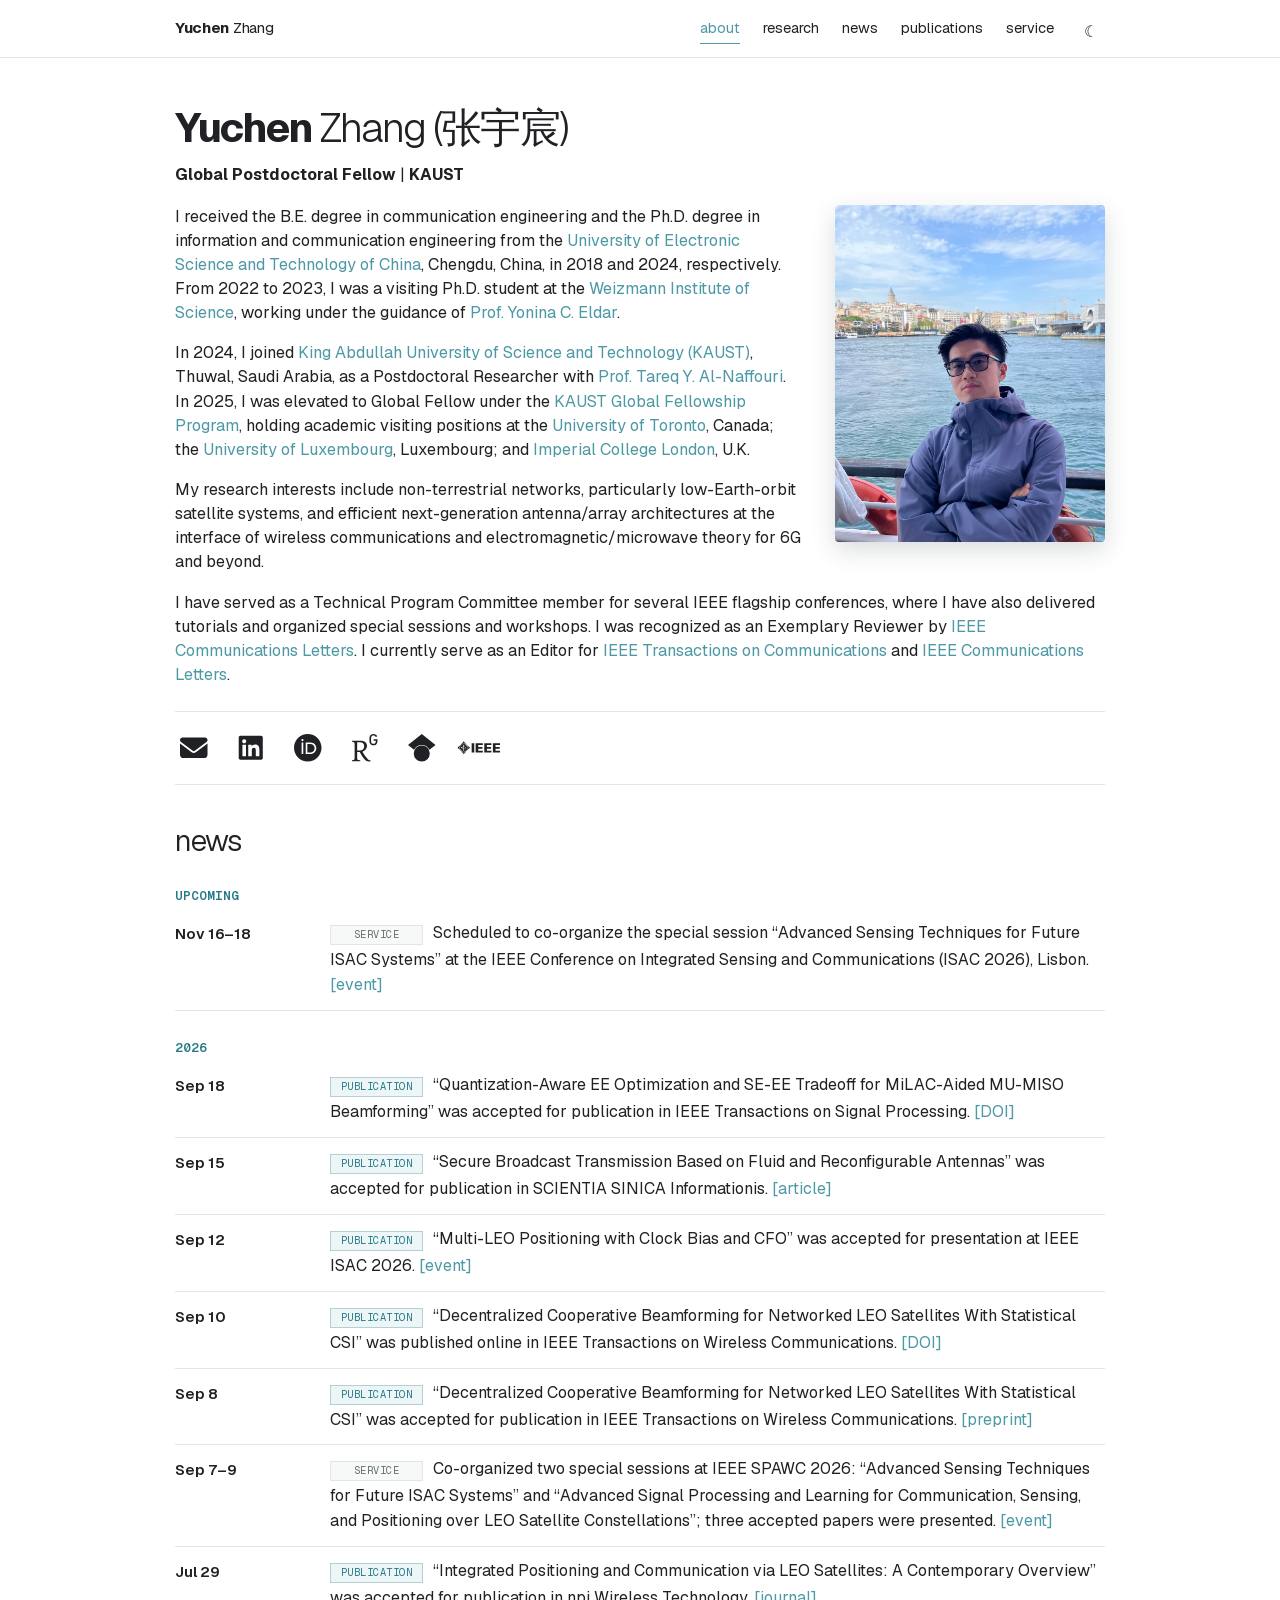
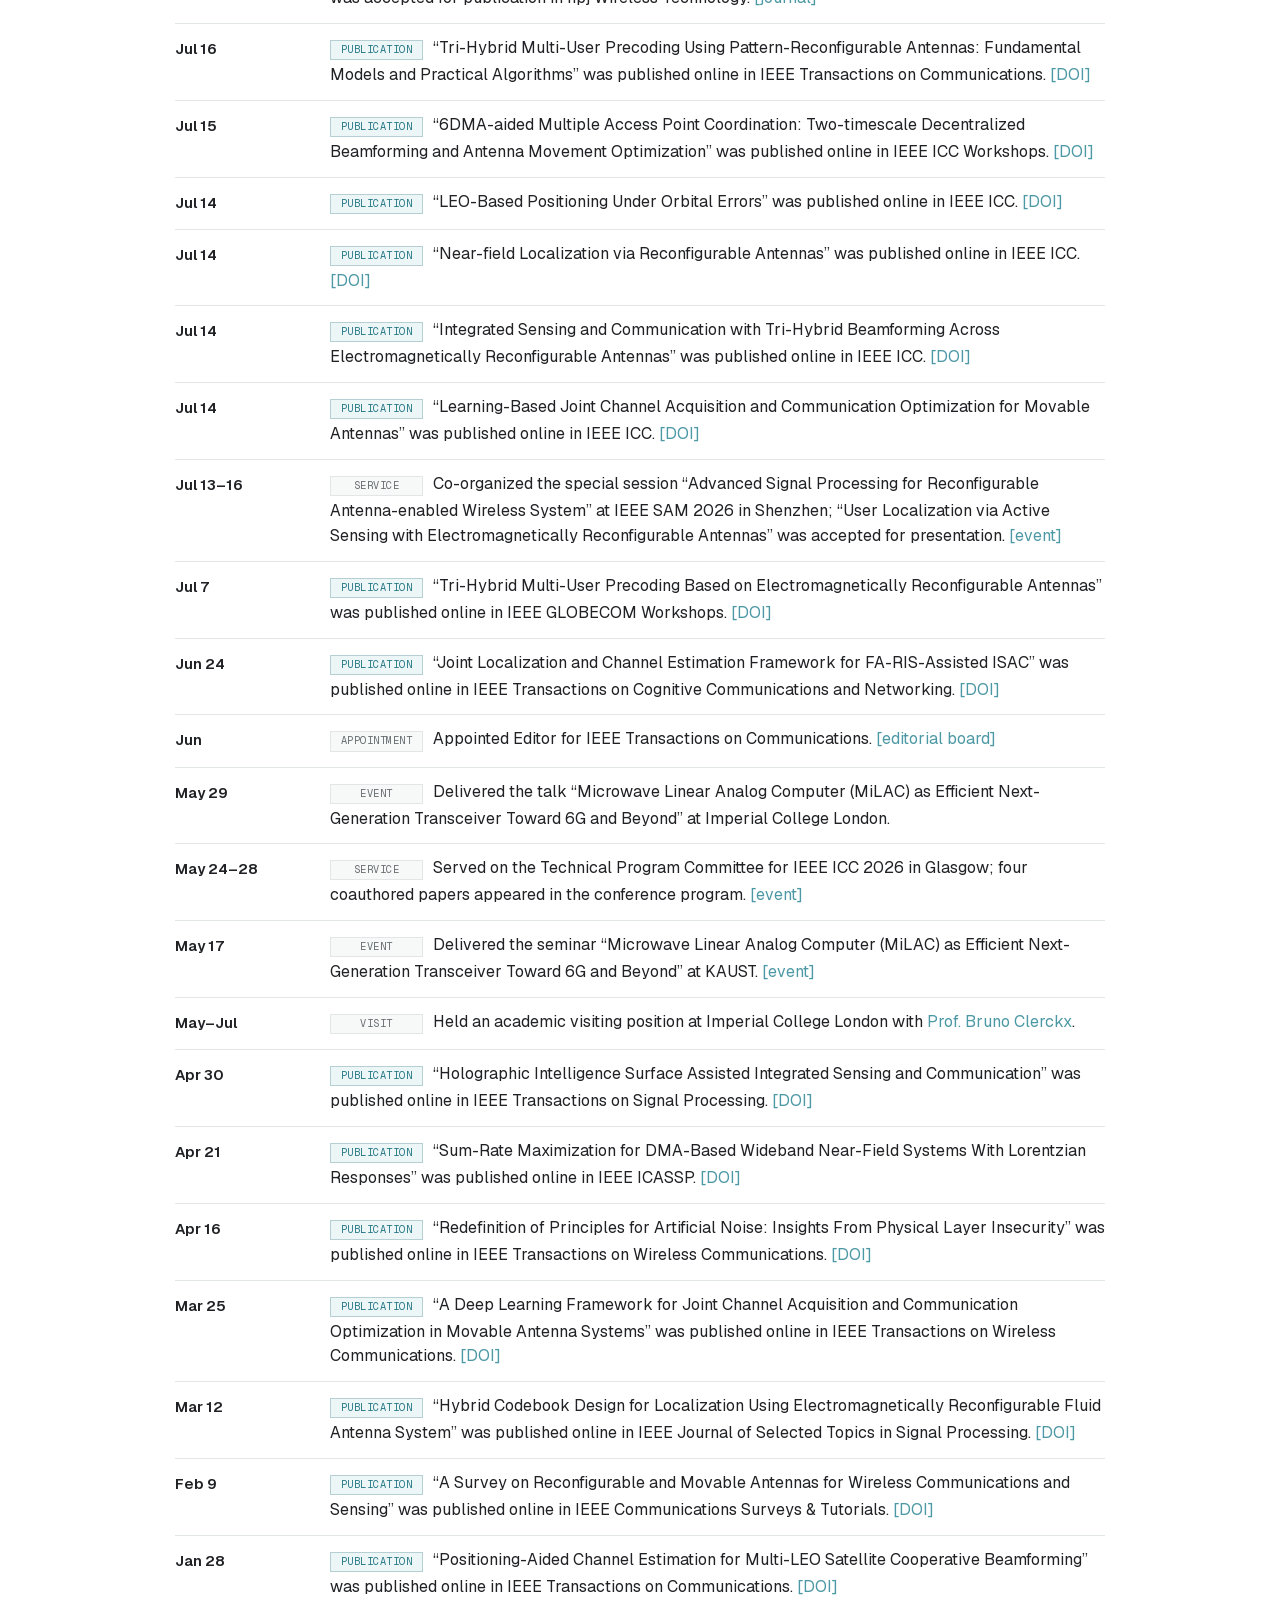
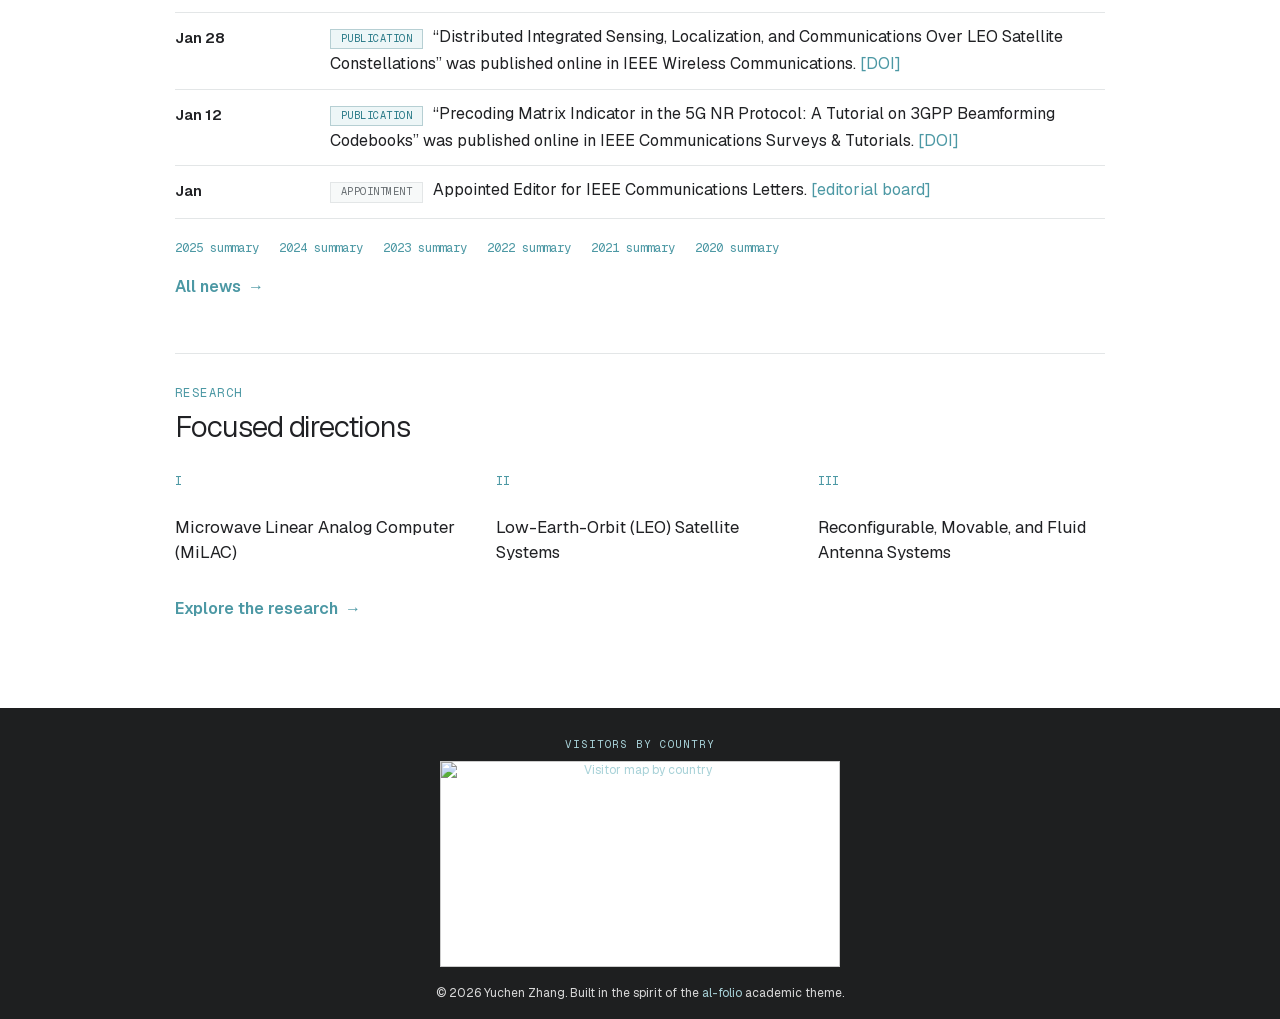
==== index.html @ 37fd1bc9 "Update TSP paper DOI and published details" ====
<!DOCTYPE html><html lang="en"><head><meta charSet="utf-8"/><meta name="viewport" content="width=device-width, initial-scale=1"/><link rel="preload" href="/_next/static/media/797e433ab948586e-s.p.08e28id.o-okb.woff2" as="font" crossorigin="" type="font/woff2"/><link rel="preload" href="/_next/static/media/caa3a2e1cccd8315-s.p.09~u27dqhyhd6.woff2" as="font" crossorigin="" type="font/woff2"/><link rel="preload" as="image" href="/yuchen-zhang-profile.jpg"/><link rel="stylesheet" href="/_next/static/chunks/0np1~k1wzdsu_.css" data-precedence="next"/><link rel="preload" as="script" fetchPriority="low" href="/_next/static/chunks/0_f_kdu4qd4~y.js"/><script src="/_next/static/chunks/0uf4dpb7tz0u6.js" async=""></script><script src="/_next/static/chunks/0kvuyhn34q76u.js" async=""></script><script src="/_next/static/chunks/03kyyixgb~gj~.js" async=""></script><script src="/_next/static/chunks/turbopack-0uydvhexel9~b.js" async=""></script><script src="/_next/static/chunks/0vdz5sqbn0mtc.js" async=""></script><script src="/_next/static/chunks/00dwf3xlex0q5.js" async=""></script><meta name="next-size-adjust" content=""/><title>About | Yuchen Zhang</title><meta name="description" content="Academic website of Yuchen Zhang, KAUST Global Postdoctoral Fellow working on non-terrestrial networks, localization, ISAC, and reconfigurable antennas."/><meta property="og:title" content="About | Yuchen Zhang"/><meta property="og:description" content="Research in LEO satellite systems, integrated sensing and communication, localization, and adaptive antenna architectures."/><meta property="og:image" content="https://sites.openai.com/og-yuchen-zhang.png"/><meta property="og:type" content="website"/><meta name="twitter:card" content="summary_large_image"/><meta name="twitter:title" content="About | Yuchen Zhang"/><meta name="twitter:description" content="Research in LEO satellite systems, integrated sensing and communication, localization, and adaptive antenna architectures."/><meta name="twitter:image" content="https://sites.openai.com/og-yuchen-zhang.png"/><link rel="shortcut icon" href="/yuchen-zhang-tab-icon-v2.png"/><link rel="icon" href="/yuchen-zhang-tab-icon-v2.png" type="image/png" sizes="256x256"/><link rel="apple-touch-icon" href="/yuchen-zhang-tab-icon-v2.png"/><script src="/_next/static/chunks/03~yq9q893hmn.js" noModule=""></script></head><body class="geist_f15bd114-module__7725RG__variable geist_mono_6ed36146-module__KdPPOG__variable"><div hidden=""><!--$--><!--/$--></div><header class="site-header"><nav class="nav-inner" aria-label="Primary navigation"><a class="site-mark" href="/"><strong>Yuchen</strong> Zhang</a><div class="desktop-nav"><a class="nav-link active" href="/">about</a><a class="nav-link" href="/research/">research</a><a class="nav-link" href="/news/">news</a><a class="nav-link" href="/publications/">publications</a><a class="nav-link" href="/service/">service</a><button class="theme-toggle" type="button" aria-label="Switch to dark theme" title="Change theme"><span aria-hidden="true">☾</span></button></div><button class="menu-toggle" type="button" aria-expanded="false" aria-controls="mobile-nav">menu</button><div id="mobile-nav" class="mobile-nav"><a class="nav-link active" href="/">about</a><a class="nav-link" href="/research/">research</a><a class="nav-link" href="/news/">news</a><a class="nav-link" href="/publications/">publications</a><a class="nav-link" href="/service/">service</a><button class="nav-link" type="button">dark theme</button></div></nav><span class="scroll-progress" style="transform:scaleX(0)" aria-hidden="true"></span></header><div class="site-main"><main class="page-shell"><article class="home-page"><header class="profile-header"><h1 class="profile-name"><strong>Yuchen</strong> Zhang <span lang="zh-CN">(张宇宸)</span></h1><p class="profile-role"><strong>Global Postdoctoral Fellow</strong> |<!-- --> <strong>KAUST</strong></p></header><figure class="profile-photo"><img alt="Yuchen Zhang" width="1200" height="1500" decoding="async" data-nimg="1" style="color:transparent" src="/yuchen-zhang-profile.jpg"/></figure><div class="bio-copy"><p>I received the B.E. degree in communication engineering and the Ph.D. degree in information and communication engineering from the<!-- --> <a href="https://en.uestc.edu.cn/" target="_blank" rel="noreferrer">University of Electronic Science and Technology of China</a>, Chengdu, China, in 2018 and 2024, respectively. From 2022 to 2023, I was a visiting Ph.D. student at the<!-- --> <a href="https://www.weizmann.ac.il/pages/" target="_blank" rel="noreferrer">Weizmann Institute of Science</a>, working under the guidance of<!-- --> <a href="https://www.weizmann.ac.il/math/yonina/about-me/yonina-eldar" target="_blank" rel="noreferrer">Prof. Yonina C. Eldar</a>.</p><p>In 2024, I joined<!-- --> <a href="https://www.kaust.edu.sa/" target="_blank" rel="noreferrer">King Abdullah University of Science and Technology (KAUST)</a>, Thuwal, Saudi Arabia, as a Postdoctoral Researcher with<!-- --> <a href="https://cemse.kaust.edu.sa/profiles/tareq-al-naffouri" target="_blank" rel="noreferrer">Prof. Tareq Y. Al-Naffouri</a>. In 2025, I was elevated to Global Fellow under the<!-- --> <a href="https://kgfp.kaust.edu.sa/yuchen-zhang" target="_blank" rel="noreferrer">KAUST Global Fellowship Program</a>, holding academic visiting positions at the<!-- --> <a href="https://www.utoronto.ca/" target="_blank" rel="noreferrer">University of Toronto</a>, Canada; the<!-- --> <a href="https://www.uni.lu/" target="_blank" rel="noreferrer">University of Luxembourg</a>, Luxembourg; and<!-- --> <a href="https://www.imperial.ac.uk/" target="_blank" rel="noreferrer">Imperial College London</a>, U.K.</p><p>My research interests include non-terrestrial networks, particularly low-Earth-orbit satellite systems, and efficient next-generation antenna/array architectures at the interface of wireless communications and electromagnetic/microwave theory for 6G and beyond.</p><p>I have served as a Technical Program Committee member for several IEEE flagship conferences, where I have also delivered tutorials and organized special sessions and workshops. I was recognized as an Exemplary Reviewer by<!-- --> <a href="https://www.comsoc.org/publications/journals/ieee-communications-letters" target="_blank" rel="noreferrer">IEEE Communications Letters</a>. I currently serve as an Editor for<!-- --> <a href="https://www.comsoc.org/publications/journals/ieee-tcom/ieee-transactions-communications-editorial-board" target="_blank" rel="noreferrer">IEEE Transactions on Communications</a> <!-- -->and<!-- --> <a href="https://www.comsoc.org/publications/journals/ieee-comml/ieee-communications-letters-editorial-board" target="_blank" rel="noreferrer">IEEE Communications Letters</a>.</p></div><div class="profile-links" aria-label="Profile links"><a href="mailto:yuchen.zhang@kaust.edu.sa" aria-label="Email Yuchen Zhang" title="Email"><svg stroke="currentColor" fill="currentColor" stroke-width="0" viewBox="0 0 512 512" aria-hidden="true" height="1em" width="1em" xmlns="http://www.w3.org/2000/svg"><path d="M48 64C21.5 64 0 85.5 0 112c0 15.1 7.1 29.3 19.2 38.4L236.8 313.6c11.4 8.5 27 8.5 38.4 0L492.8 150.4c12.1-9.1 19.2-23.3 19.2-38.4c0-26.5-21.5-48-48-48L48 64zM0 176L0 384c0 35.3 28.7 64 64 64l384 0c35.3 0 64-28.7 64-64l0-208L294.4 339.2c-22.8 17.1-54 17.1-76.8 0L0 176z"></path></svg></a><a href="https://www.linkedin.com/in/yuchen-zhang-a0403928b/" target="_blank" rel="noreferrer" aria-label="Yuchen Zhang on LinkedIn" title="LinkedIn"><svg stroke="currentColor" fill="currentColor" stroke-width="0" viewBox="0 0 448 512" aria-hidden="true" height="1em" width="1em" xmlns="http://www.w3.org/2000/svg"><path d="M416 32H31.9C14.3 32 0 46.5 0 64.3v383.4C0 465.5 14.3 480 31.9 480H416c17.6 0 32-14.5 32-32.3V64.3c0-17.8-14.4-32.3-32-32.3zM135.4 416H69V202.2h66.5V416zm-33.2-243c-21.3 0-38.5-17.3-38.5-38.5S80.9 96 102.2 96c21.2 0 38.5 17.3 38.5 38.5 0 21.3-17.2 38.5-38.5 38.5zm282.1 243h-66.4V312c0-24.8-.5-56.7-34.5-56.7-34.6 0-39.9 27-39.9 54.9V416h-66.4V202.2h63.7v29.2h.9c8.9-16.8 30.6-34.5 62.9-34.5 67.2 0 79.7 44.3 79.7 101.9V416z"></path></svg></a><a href="https://orcid.org/0000-0002-3153-4000" target="_blank" rel="noreferrer" aria-label="Yuchen Zhang on ORCID" title="ORCID"><svg stroke="currentColor" fill="currentColor" stroke-width="0" role="img" viewBox="0 0 24 24" aria-hidden="true" height="1em" width="1em" xmlns="http://www.w3.org/2000/svg"><path d="M12 0C5.372 0 0 5.372 0 12s5.372 12 12 12 12-5.372 12-12S18.628 0 12 0zM7.369 4.378c.525 0 .947.431.947.947s-.422.947-.947.947a.95.95 0 0 1-.947-.947c0-.525.422-.947.947-.947zm-.722 3.038h1.444v10.041H6.647V7.416zm3.562 0h3.9c3.712 0 5.344 2.653 5.344 5.025 0 2.578-2.016 5.025-5.325 5.025h-3.919V7.416zm1.444 1.303v7.444h2.297c3.272 0 4.022-2.484 4.022-3.722 0-2.016-1.284-3.722-4.097-3.722h-2.222z"></path></svg></a><a href="https://www.researchgate.net/profile/Yuchen-Zhang-76" target="_blank" rel="noreferrer" aria-label="Yuchen Zhang on ResearchGate" title="ResearchGate"><svg stroke="currentColor" fill="currentColor" stroke-width="0" role="img" viewBox="0 0 24 24" aria-hidden="true" height="1em" width="1em" xmlns="http://www.w3.org/2000/svg"><path d="M19.586 0c-.818 0-1.508.19-2.073.565-.563.377-.97.936-1.213 1.68a3.193 3.193 0 0 0-.112.437 8.365 8.365 0 0 0-.078.53 9 9 0 0 0-.05.727c-.01.282-.013.621-.013 1.016a31.121 31.123 0 0 0 .014 1.017 9 9 0 0 0 .05.727 7.946 7.946 0 0 0 .077.53h-.005a3.334 3.334 0 0 0 .113.438c.245.743.65 1.303 1.214 1.68.565.376 1.256.564 2.075.564.8 0 1.536-.213 2.105-.603.57-.39.94-.916 1.175-1.65.076-.235.135-.558.177-.93a10.9 10.9 0 0 0 .043-1.207v-.82c0-.095-.047-.142-.14-.142h-3.064c-.094 0-.14.047-.14.141v.956c0 .094.046.14.14.14h1.666c.056 0 .084.03.084.086 0 .36 0 .62-.036.865-.038.244-.1.447-.147.606-.108.385-.348.664-.638.876-.29.212-.738.35-1.227.35-.545 0-.901-.15-1.21-.353-.306-.203-.517-.454-.67-.915a3.136 3.136 0 0 1-.147-.762 17.366 17.367 0 0 1-.034-.656c-.01-.26-.014-.572-.014-.939a26.401 26.403 0 0 1 .014-.938 15.821 15.822 0 0 1 .035-.656 3.19 3.19 0 0 1 .148-.76 1.89 1.89 0 0 1 .742-1.01c.344-.244.593-.352 1.137-.352.508 0 .815.096 1.144.303.33.207.528.492.764.925.047.094.111.118.198.07l1.044-.43c.075-.048.09-.115.042-.199a3.549 3.549 0 0 0-.466-.742 3 3 0 0 0-.679-.607 3.313 3.313 0 0 0-.903-.41A4.068 4.068 0 0 0 19.586 0zM8.217 5.836c-1.69 0-3.036.086-4.297.086-1.146 0-2.291 0-3.007-.029v.831l1.088.2c.744.144 1.174.488 1.174 2.264v11.288c0 1.777-.43 2.12-1.174 2.263l-1.088.2v.832c.773-.029 2.12-.086 3.465-.086 1.29 0 2.951.057 3.667.086v-.831l-1.49-.2c-.773-.115-1.174-.487-1.174-2.264v-4.784c.688.057 1.29.057 2.206.057 1.748 3.123 3.41 5.472 4.355 6.56.86 1.032 2.177 1.691 3.839 1.691.487 0 1.003-.086 1.318-.23v-.744c-1.031 0-2.063-.716-2.808-1.518-1.26-1.376-2.95-3.582-4.355-6.074 2.32-.545 4.04-2.722 4.04-4.9 0-3.208-2.492-4.698-5.758-4.698zm-.515 1.29c2.406 0 3.839 1.26 3.839 3.552 0 2.263-1.547 3.782-4.097 3.782-.974 0-1.404-.03-2.063-.086v-7.19c.66-.059 1.547-.059 2.32-.059z"></path></svg></a><a href="https://scholar.google.com/citations?user=8_T1BgEAAAAJ&amp;hl=en" target="_blank" rel="noreferrer" aria-label="Yuchen Zhang on Google Scholar" title="Google Scholar"><svg stroke="currentColor" fill="currentColor" stroke-width="0" role="img" viewBox="0 0 24 24" aria-hidden="true" height="1em" width="1em" xmlns="http://www.w3.org/2000/svg"><path d="M5.242 13.769L0 9.5 12 0l12 9.5-5.242 4.269C17.548 11.249 14.978 9.5 12 9.5c-2.977 0-5.548 1.748-6.758 4.269zM12 10a7 7 0 1 0 0 14 7 7 0 0 0 0-14z"></path></svg></a><a href="https://ieeexplore.ieee.org/author/37089217442" target="_blank" rel="noreferrer" aria-label="Yuchen Zhang on IEEE Xplore" title="IEEE Xplore"><svg stroke="currentColor" fill="currentColor" stroke-width="0" role="img" viewBox="0 0 24 24" class="ieee-profile-icon" aria-hidden="true" height="1em" width="1em" xmlns="http://www.w3.org/2000/svg"><path d="M4.74 14.973h-.05v-.064h.04c.022 0 .051.002.051.03 0 .028-.015.034-.04.034zm.101-.03c0-.06-.04-.079-.109-.079h-.099v.265h.057v-.111h.027l.061.111h.068l-.069-.116c.036-.003.064-.02.064-.07zm-.11.243c-.098 0-.176-.076-.176-.19 0-.113.078-.188.176-.188.095 0 .177.075.177.188 0 .114-.082.19-.177.19zm-.247-.19c0 .156.116.247.247.247.13 0 .247-.09.247-.247a.238.238 0 0 0-.247-.246.239.239 0 0 0-.247.246zM3.35 12.61c-.02.374-.025.72-.052 1.096.148.013.315.026.473.003l-.047-1.046-.009-.05c-.12.005-.234.01-.365-.003zm-.926-1.051c-.182.091-.45.23-.421.48.04.136.187.224.304.28.647.286 1.506.295 2.19.083.168-.065.395-.16.426-.366-.002-.171-.183-.279-.313-.344v-.008a.575.575 0 0 1 .144-.039v-.004c-.228-.041-.45-.101-.671-.16.043.097.073.2.109.301.067-.021.135-.038.207-.047.117.045.284.11.3.256.014.137-.136.204-.23.26-.501.181-1.065.2-1.588.06-.144-.045-.353-.103-.37-.287.102-.242.367-.292.588-.351-.114-.073-.23-.138-.34-.22-.119.007-.227.059-.335.106zm1.107-1.46l-.064.208-.326.932c.082.008.183 0 .263.008v.008l-.048 1.054.008.01c.104.01.234.016.34-.002V12.3l-.042-1.022.006-.035.286-.004a46.727 46.727 0 0 1-.414-1.14zm-.15-.469c.239-.163.453.065.639.195.717.578 1.393 1.238 1.909 1.984.065.096.094.246.036.355-.134.223-.314.426-.485.633v.011c-.426.454-.876.92-1.363 1.305-.237.144-.455.46-.761.264a11.007 11.007 0 0 1-1.927-1.82c-.096-.149-.246-.271-.312-.44-.093-.23.112-.394.229-.566.576-.71 1.291-1.407 2.034-1.92zm.6-.678l-.266-.376c-.032-.02-.073-.052-.108-.062-.079-.034-.163.007-.227.056l-.48.624c-.769.953-1.68 1.843-2.673 2.525-.079.061-.195.121-.22.222-.026.091.022.166.078.223a13.061 13.061 0 0 1 2.234 1.94c.12.127.217.252.335.37.198.265.43.53.613.813.057.06.066.158.156.187.07.024.156.04.223 0l.066-.067a13.269 13.269 0 0 1 3.034-3.06c.117-.103.34-.142.343-.336a.308.308 0 0 0-.137-.226l-.02-.003c-.6-.408-1.159-.87-1.686-1.394l-.582-.609a16.595 16.595 0 0 1-.684-.827zm.039.672c.206.157.42.336.61.518l.034.02a10.122 10.122 0 0 1 1.405 1.592c.065.1.122.212.086.343-.133.332-.403.597-.639.887-.51.55-1.05 1.081-1.652 1.506-.122.086-.287.166-.433.097-.444-.232-.818-.613-1.207-.96-.45-.417-.902-.904-1.244-1.413a.417.417 0 0 1-.064-.253c.044-.176.165-.32.279-.469.403-.514.897-1.002 1.397-1.447.011-.012.032-.036.05-.047.215-.186.428-.35.652-.511.234-.182.529-.031.726.137zm15.942-.197H24v1.028h-2.569v1.094h2.364v1.028H21.43V13.7H24v1.028h-4.038zm-4.859 0h4.037v1.028h-2.57v1.094h2.363v1.028H16.57V13.7h2.569v1.028h-4.037zm-4.86 0h4.037v1.028h-2.57v1.094h2.365v1.028H11.71V13.7h2.57v1.028h-4.038zm-2.24 0h1.469v5.301H8.004Z"></path></svg></a></div><section class="section-block" aria-labelledby="news-heading"><h2 id="news-heading">news</h2><div class="news-home-group"><h3>Upcoming</h3><div class="news-table"><div class="news-row"><time dateTime="2026-11-16">Nov 16–18</time><p><span class="news-kind news-kind-service">service</span>Scheduled to co-organize the special session “Advanced Sensing Techniques for Future ISAC Systems” at the IEEE Conference on Integrated Sensing and Communications (ISAC 2026), Lisbon.<!-- --> <a href="https://isac2026.isac-ieee.org/" target="_blank" rel="noreferrer">[<!-- -->event<!-- -->]</a></p></div></div></div><div class="news-home-group"><h3>2026</h3><div class="news-table"><div class="news-row"><time dateTime="2026-09-18">Sep 18</time><p><span class="news-kind news-kind-publication">publication</span>“Quantization-Aware EE Optimization and SE-EE Tradeoff for MiLAC-Aided MU-MISO Beamforming” was accepted for publication in IEEE Transactions on Signal Processing.<!-- --> <a href="https://doi.org/10.1109/TSP.2026.3736279" target="_blank" rel="noreferrer">[<!-- -->DOI<!-- -->]</a></p></div><div class="news-row"><time dateTime="2026-09-15">Sep 15</time><p><span class="news-kind news-kind-publication">publication</span>“Secure Broadcast Transmission Based on Fluid and Reconfigurable Antennas” was accepted for publication in SCIENTIA SINICA Informationis.<!-- --> <a href="https://www.sciengine.com/SSI/doi/10.1360/SSI-2026-0194" target="_blank" rel="noreferrer">[<!-- -->article<!-- -->]</a></p></div><div class="news-row"><time dateTime="2026-09-12">Sep 12</time><p><span class="news-kind news-kind-publication">publication</span>“Multi-LEO Positioning with Clock Bias and CFO” was accepted for presentation at IEEE ISAC 2026.<!-- --> <a href="https://isac2026.isac-ieee.org/" target="_blank" rel="noreferrer">[<!-- -->event<!-- -->]</a></p></div><div class="news-row"><time dateTime="2026-09-10">Sep 10</time><p><span class="news-kind news-kind-publication">publication</span>“Decentralized Cooperative Beamforming for Networked LEO Satellites With Statistical CSI” was published online in IEEE Transactions on Wireless Communications.<!-- --> <a href="https://doi.org/10.1109/TWC.2026.3732501" target="_blank" rel="noreferrer">[<!-- -->DOI<!-- -->]</a></p></div><div class="news-row"><time dateTime="2026-09-08">Sep 8</time><p><span class="news-kind news-kind-publication">publication</span>“Decentralized Cooperative Beamforming for Networked LEO Satellites With Statistical CSI” was accepted for publication in IEEE Transactions on Wireless Communications.<!-- --> <a href="https://arxiv.org/abs/2512.18890" target="_blank" rel="noreferrer">[<!-- -->preprint<!-- -->]</a></p></div><div class="news-row"><time dateTime="2026-09-07">Sep 7–9</time><p><span class="news-kind news-kind-service">service</span>Co-organized two special sessions at IEEE SPAWC 2026: “Advanced Sensing Techniques for Future ISAC Systems” and “Advanced Signal Processing and Learning for Communication, Sensing, and Positioning over LEO Satellite Constellations”; three accepted papers were presented.<!-- --> <a href="https://2026.ieeespawc.org/" target="_blank" rel="noreferrer">[<!-- -->event<!-- -->]</a></p></div><div class="news-row"><time dateTime="2026-07-29">Jul 29</time><p><span class="news-kind news-kind-publication">publication</span>“Integrated Positioning and Communication via LEO Satellites: A Contemporary Overview” was accepted for publication in npj Wireless Technology.<!-- --> <a href="https://www.nature.com/npjwireltech" target="_blank" rel="noreferrer">[<!-- -->journal<!-- -->]</a></p></div><div class="news-row"><time dateTime="2026-07-16">Jul 16</time><p><span class="news-kind news-kind-publication">publication</span>“Tri-Hybrid Multi-User Precoding Using Pattern-Reconfigurable Antennas: Fundamental Models and Practical Algorithms” was published online in IEEE Transactions on Communications.<!-- --> <a href="https://doi.org/10.1109/tcomm.2026.3714350" target="_blank" rel="noreferrer">[<!-- -->DOI<!-- -->]</a></p></div><div class="news-row"><time dateTime="2026-07-15">Jul 15</time><p><span class="news-kind news-kind-publication">publication</span>“6DMA-aided Multiple Access Point Coordination: Two-timescale Decentralized Beamforming and Antenna Movement Optimization” was published online in IEEE ICC Workshops.<!-- --> <a href="https://doi.org/10.1109/iccworkshops63917.2026.11586642" target="_blank" rel="noreferrer">[<!-- -->DOI<!-- -->]</a></p></div><div class="news-row"><time dateTime="2026-07-14">Jul 14</time><p><span class="news-kind news-kind-publication">publication</span>“LEO-Based Positioning Under Orbital Errors” was published online in IEEE ICC.<!-- --> <a href="https://doi.org/10.1109/icc59461.2026.11587810" target="_blank" rel="noreferrer">[<!-- -->DOI<!-- -->]</a></p></div><div class="news-row"><time dateTime="2026-07-14">Jul 14</time><p><span class="news-kind news-kind-publication">publication</span>“Near-field Localization via Reconfigurable Antennas” was published online in IEEE ICC.<!-- --> <a href="https://doi.org/10.1109/icc59461.2026.11588014" target="_blank" rel="noreferrer">[<!-- -->DOI<!-- -->]</a></p></div><div class="news-row"><time dateTime="2026-07-14">Jul 14</time><p><span class="news-kind news-kind-publication">publication</span>“Integrated Sensing and Communication with Tri-Hybrid Beamforming Across Electromagnetically Reconfigurable Antennas” was published online in IEEE ICC.<!-- --> <a href="https://doi.org/10.1109/icc59461.2026.11587744" target="_blank" rel="noreferrer">[<!-- -->DOI<!-- -->]</a></p></div><div class="news-row"><time dateTime="2026-07-14">Jul 14</time><p><span class="news-kind news-kind-publication">publication</span>“Learning-Based Joint Channel Acquisition and Communication Optimization for Movable Antennas” was published online in IEEE ICC.<!-- --> <a href="https://doi.org/10.1109/icc59461.2026.11587489" target="_blank" rel="noreferrer">[<!-- -->DOI<!-- -->]</a></p></div><div class="news-row"><time dateTime="2026-07-13">Jul 13–16</time><p><span class="news-kind news-kind-service">service</span>Co-organized the special session “Advanced Signal Processing for Reconfigurable Antenna-enabled Wireless System” at IEEE SAM 2026 in Shenzhen; “User Localization via Active Sensing with Electromagnetically Reconfigurable Antennas” was accepted for presentation.<!-- --> <a href="https://signalprocessingsociety.org/events/2026-ieee-sensor-array-and-multichannel-signal-processing-workshop-sam" target="_blank" rel="noreferrer">[<!-- -->event<!-- -->]</a></p></div><div class="news-row"><time dateTime="2026-07-07">Jul 7</time><p><span class="news-kind news-kind-publication">publication</span>“Tri-Hybrid Multi-User Precoding Based on Electromagnetically Reconfigurable Antennas” was published online in IEEE GLOBECOM Workshops.<!-- --> <a href="https://doi.org/10.1109/gcwkshps68340.2025.11591101" target="_blank" rel="noreferrer">[<!-- -->DOI<!-- -->]</a></p></div><div class="news-row"><time dateTime="2026-06-24">Jun 24</time><p><span class="news-kind news-kind-publication">publication</span>“Joint Localization and Channel Estimation Framework for FA-RIS-Assisted ISAC” was published online in IEEE Transactions on Cognitive Communications and Networking.<!-- --> <a href="https://doi.org/10.1109/tccn.2026.3706716" target="_blank" rel="noreferrer">[<!-- -->DOI<!-- -->]</a></p></div><div class="news-row"><time dateTime="2026-06-01">Jun</time><p><span class="news-kind news-kind-appointment">appointment</span>Appointed Editor for IEEE Transactions on Communications.<!-- --> <a href="https://www.comsoc.org/publications/journals/ieee-tcom/ieee-transactions-communications-editorial-board" target="_blank" rel="noreferrer">[<!-- -->editorial board<!-- -->]</a></p></div><div class="news-row"><time dateTime="2026-05-29">May 29</time><p><span class="news-kind news-kind-event">event</span>Delivered the talk “Microwave Linear Analog Computer (MiLAC) as Efficient Next-Generation Transceiver Toward 6G and Beyond” at Imperial College London.<!-- --> </p></div><div class="news-row"><time dateTime="2026-05-24">May 24–28</time><p><span class="news-kind news-kind-service">service</span>Served on the Technical Program Committee for IEEE ICC 2026 in Glasgow; four coauthored papers appeared in the conference program.<!-- --> <a href="https://icc2026.ieee-icc.org/" target="_blank" rel="noreferrer">[<!-- -->event<!-- -->]</a></p></div><div class="news-row"><time dateTime="2026-05-17">May 17</time><p><span class="news-kind news-kind-event">event</span>Delivered the seminar “Microwave Linear Analog Computer (MiLAC) as Efficient Next-Generation Transceiver Toward 6G and Beyond” at KAUST.<!-- --> <a href="https://cemse.kaust.edu.sa/events/by-type/seminar/2026/05/17/microwave-linear-analog-computer-milac-efficient-next-generation" target="_blank" rel="noreferrer">[<!-- -->event<!-- -->]</a></p></div><div class="news-row"><time dateTime="2026-05-01">May–Jul</time><p><span class="news-kind news-kind-visit">visit</span>Held an academic visiting position at Imperial College London with <a href="https://profiles.imperial.ac.uk/b.clerckx" target="_blank" rel="noreferrer">Prof. Bruno Clerckx</a>.<!-- --> </p></div><div class="news-row"><time dateTime="2026-04-30">Apr 30</time><p><span class="news-kind news-kind-publication">publication</span>“Holographic Intelligence Surface Assisted Integrated Sensing and Communication” was published online in IEEE Transactions on Signal Processing.<!-- --> <a href="https://doi.org/10.1109/tsp.2026.3689152" target="_blank" rel="noreferrer">[<!-- -->DOI<!-- -->]</a></p></div><div class="news-row"><time dateTime="2026-04-21">Apr 21</time><p><span class="news-kind news-kind-publication">publication</span>“Sum-Rate Maximization for DMA-Based Wideband Near-Field Systems With Lorentzian Responses” was published online in IEEE ICASSP.<!-- --> <a href="https://doi.org/10.1109/icassp55912.2026.11463838" target="_blank" rel="noreferrer">[<!-- -->DOI<!-- -->]</a></p></div><div class="news-row"><time dateTime="2026-04-16">Apr 16</time><p><span class="news-kind news-kind-publication">publication</span>“Redefinition of Principles for Artificial Noise: Insights From Physical Layer Insecurity” was published online in IEEE Transactions on Wireless Communications.<!-- --> <a href="https://doi.org/10.1109/twc.2026.3681901" target="_blank" rel="noreferrer">[<!-- -->DOI<!-- -->]</a></p></div><div class="news-row"><time dateTime="2026-03-25">Mar 25</time><p><span class="news-kind news-kind-publication">publication</span>“A Deep Learning Framework for Joint Channel Acquisition and Communication Optimization in Movable Antenna Systems” was published online in IEEE Transactions on Wireless Communications.<!-- --> <a href="https://doi.org/10.1109/twc.2026.3671979" target="_blank" rel="noreferrer">[<!-- -->DOI<!-- -->]</a></p></div><div class="news-row"><time dateTime="2026-03-12">Mar 12</time><p><span class="news-kind news-kind-publication">publication</span>“Hybrid Codebook Design for Localization Using Electromagnetically Reconfigurable Fluid Antenna System” was published online in IEEE Journal of Selected Topics in Signal Processing.<!-- --> <a href="https://doi.org/10.1109/jstsp.2026.3673038" target="_blank" rel="noreferrer">[<!-- -->DOI<!-- -->]</a></p></div><div class="news-row"><time dateTime="2026-02-09">Feb 9</time><p><span class="news-kind news-kind-publication">publication</span>“A Survey on Reconfigurable and Movable Antennas for Wireless Communications and Sensing” was published online in IEEE Communications Surveys &amp; Tutorials.<!-- --> <a href="https://doi.org/10.1109/comst.2026.3663021" target="_blank" rel="noreferrer">[<!-- -->DOI<!-- -->]</a></p></div><div class="news-row"><time dateTime="2026-01-28">Jan 28</time><p><span class="news-kind news-kind-publication">publication</span>“Positioning-Aided Channel Estimation for Multi-LEO Satellite Cooperative Beamforming” was published online in IEEE Transactions on Communications.<!-- --> <a href="https://doi.org/10.1109/tcomm.2026.3658404" target="_blank" rel="noreferrer">[<!-- -->DOI<!-- -->]</a></p></div><div class="news-row"><time dateTime="2026-01-28">Jan 28</time><p><span class="news-kind news-kind-publication">publication</span>“Distributed Integrated Sensing, Localization, and Communications Over LEO Satellite Constellations” was published online in IEEE Wireless Communications.<!-- --> <a href="https://doi.org/10.1109/mwc.2026.3653839" target="_blank" rel="noreferrer">[<!-- -->DOI<!-- -->]</a></p></div><div class="news-row"><time dateTime="2026-01-12">Jan 12</time><p><span class="news-kind news-kind-publication">publication</span>“Precoding Matrix Indicator in the 5G NR Protocol: A Tutorial on 3GPP Beamforming Codebooks” was published online in IEEE Communications Surveys &amp; Tutorials.<!-- --> <a href="https://doi.org/10.1109/comst.2026.3653568" target="_blank" rel="noreferrer">[<!-- -->DOI<!-- -->]</a></p></div><div class="news-row"><time dateTime="2026-01-01">Jan</time><p><span class="news-kind news-kind-appointment">appointment</span>Appointed Editor for IEEE Communications Letters.<!-- --> <a href="https://www.comsoc.org/publications/journals/ieee-comml/ieee-communications-letters-editorial-board" target="_blank" rel="noreferrer">[<!-- -->editorial board<!-- -->]</a></p></div></div></div><div class="news-year-links" aria-label="Earlier news"><a href="/news/#year-2025">2025<!-- --> summary</a><a href="/news/#year-2024">2024<!-- --> summary</a><a href="/news/#year-2023">2023<!-- --> summary</a><a href="/news/#year-2022">2022<!-- --> summary</a><a href="/news/#year-2021">2021<!-- --> summary</a><a href="/news/#year-2020">2020<!-- --> summary</a></div><a class="text-link news-all-link" href="/news/">All news <span aria-hidden="true">→</span></a></section><section class="section-block research-overview" aria-labelledby="research-heading"><div><p class="eyebrow">Research</p><h2 id="research-heading">Focused directions</h2></div><div class="research-list"><div><span>I</span><h3>Microwave Linear Analog Computer (MiLAC)</h3></div><div><span>II</span><h3>Low-Earth-Orbit (LEO) Satellite Systems</h3></div><div><span>III</span><h3>Reconfigurable, Movable, and Fluid Antenna Systems</h3></div></div><a class="text-link" href="/research/">Explore the research <span aria-hidden="true">→</span></a></section></article></main><!--$--><!--/$--></div><footer class="site-footer"><div class="visitor-counter"><span>Visitors by country</span><a href="https://info.flagcounter.com/TmaU" target="_blank" rel="noreferrer" aria-label="View visitor statistics by country"><img alt="Visitor map by country" referrerPolicy="no-referrer-when-downgrade" loading="lazy" width="400" height="205" decoding="async" data-nimg="1" style="color:transparent" src="https://s01.flagcounter.com/map/TmaU/size_s/txt_000000/border_CCCCCC/pageviews_0/viewers_0/flags_0/"/></a></div><p class="footer-credit">© 2026 Yuchen Zhang. Built in the spirit of the<!-- --> <a href="https://github.com/alshedivat/al-folio" target="_blank" rel="noreferrer">al-folio</a> <!-- -->academic theme.</p></footer><script src="/_next/static/chunks/0_f_kdu4qd4~y.js" id="_R_" async=""></script><script>(self.__next_f=self.__next_f||[]).push([0])</script><script>self.__next_f.push([1,"1:\"$Sreact.fragment\"\n2:I[42364,[\"/_next/static/chunks/0vdz5sqbn0mtc.js\",\"/_next/static/chunks/00dwf3xlex0q5.js\"],\"SiteChrome\"]\n3:I[22378,[\"/_next/static/chunks/0vdz5sqbn0mtc.js\",\"/_next/static/chunks/00dwf3xlex0q5.js\"],\"default\"]\n4:I[99582,[\"/_next/static/chunks/0vdz5sqbn0mtc.js\",\"/_next/static/chunks/00dwf3xlex0q5.js\"],\"default\"]\n5:I[98127,[\"/_next/static/chunks/0vdz5sqbn0mtc.js\",\"/_next/static/chunks/00dwf3xlex0q5.js\"],\"Image\"]\nf:I[95394,[\"/_next/static/chunks/0vdz5sqbn0mtc.js\",\"/_next/static/chunks/00dwf3xlex0q5.js\"],\"default\",1]\n:HL[\"/_next/static/chunks/0np1~k1wzdsu_.css\",\"style\"]\n:HL[\"/_next/static/media/797e433ab948586e-s.p.08e28id.o-okb.woff2\",\"font\",{\"crossOrigin\":\"\",\"type\":\"font/woff2\"}]\n:HL[\"/_next/static/media/caa3a2e1cccd8315-s.p.09~u27dqhyhd6.woff2\",\"font\",{\"crossOrigin\":\"\",\"type\":\"font/woff2\"}]\n"])</script><script>self.__next_f.push([1,"0:{\"P\":null,\"c\":[\"\",\"\"],\"q\":\"\",\"i\":false,\"f\":[[[\"\",{\"children\":[\"__PAGE__\",{}]},\"$undefined\",\"$undefined\",16],[[\"$\",\"$1\",\"c\",{\"children\":[[[\"$\",\"link\",\"0\",{\"rel\":\"stylesheet\",\"href\":\"/_next/static/chunks/0np1~k1wzdsu_.css\",\"precedence\":\"next\",\"crossOrigin\":\"$undefined\",\"nonce\":\"$undefined\"}],[\"$\",\"script\",\"script-0\",{\"src\":\"/_next/static/chunks/0vdz5sqbn0mtc.js\",\"async\":true,\"nonce\":\"$undefined\"}],[\"$\",\"script\",\"script-1\",{\"src\":\"/_next/static/chunks/00dwf3xlex0q5.js\",\"async\":true,\"nonce\":\"$undefined\"}]],[\"$\",\"html\",null,{\"lang\":\"en\",\"suppressHydrationWarning\":true,\"children\":[\"$\",\"body\",null,{\"className\":\"geist_f15bd114-module__7725RG__variable geist_mono_6ed36146-module__KdPPOG__variable\",\"children\":[\"$\",\"$L2\",null,{\"children\":[\"$\",\"$L3\",null,{\"parallelRouterKey\":\"children\",\"error\":\"$undefined\",\"errorStyles\":\"$undefined\",\"errorScripts\":\"$undefined\",\"template\":[\"$\",\"$L4\",null,{}],\"templateStyles\":\"$undefined\",\"templateScripts\":\"$undefined\",\"notFound\":[[[\"$\",\"title\",null,{\"children\":\"404: This page could not be found.\"}],[\"$\",\"div\",null,{\"style\":{\"fontFamily\":\"system-ui,\\\"Segoe UI\\\",Roboto,Helvetica,Arial,sans-serif,\\\"Apple Color Emoji\\\",\\\"Segoe UI Emoji\\\"\",\"height\":\"100vh\",\"textAlign\":\"center\",\"display\":\"flex\",\"flexDirection\":\"column\",\"alignItems\":\"center\",\"justifyContent\":\"center\"},\"children\":[\"$\",\"div\",null,{\"children\":[[\"$\",\"style\",null,{\"dangerouslySetInnerHTML\":{\"__html\":\"body{color:#000;background:#fff;margin:0}.next-error-h1{border-right:1px solid rgba(0,0,0,.3)}@media (prefers-color-scheme:dark){body{color:#fff;background:#000}.next-error-h1{border-right:1px solid rgba(255,255,255,.3)}}\"}}],[\"$\",\"h1\",null,{\"className\":\"next-error-h1\",\"style\":{\"display\":\"inline-block\",\"margin\":\"0 20px 0 0\",\"padding\":\"0 23px 0 0\",\"fontSize\":24,\"fontWeight\":500,\"verticalAlign\":\"top\",\"lineHeight\":\"49px\"},\"children\":404}],[\"$\",\"div\",null,{\"style\":{\"display\":\"inline-block\"},\"children\":[\"$\",\"h2\",null,{\"style\":{\"fontSize\":14,\"fontWeight\":400,\"lineHeight\":\"49px\",\"margin\":0},\"children\":\"This page could not be found.\"}]}]]}]}]],[]],\"forbidden\":\"$undefined\",\"unauthorized\":\"$undefined\"}]}]}]}]]}],{\"children\":[[\"$\",\"$1\",\"c\",{\"children\":[[\"$\",\"main\",null,{\"className\":\"page-shell\",\"children\":[\"$\",\"article\",null,{\"className\":\"home-page\",\"children\":[[\"$\",\"header\",null,{\"className\":\"profile-header\",\"children\":[[\"$\",\"h1\",null,{\"className\":\"profile-name\",\"children\":[[\"$\",\"strong\",null,{\"children\":\"Yuchen\"}],\" Zhang \",[\"$\",\"span\",null,{\"lang\":\"zh-CN\",\"children\":\"(张宇宸)\"}]]}],[\"$\",\"p\",null,{\"className\":\"profile-role\",\"children\":[[\"$\",\"strong\",null,{\"children\":\"Global Postdoctoral Fellow\"}],\" |\",\" \",[\"$\",\"strong\",null,{\"children\":\"KAUST\"}]]}]]}],[\"$\",\"figure\",null,{\"className\":\"profile-photo\",\"children\":[\"$\",\"$L5\",null,{\"src\":\"/yuchen-zhang-profile.jpg\",\"alt\":\"Yuchen Zhang\",\"width\":\"1200\",\"height\":\"1500\",\"priority\":true,\"unoptimized\":true}]}],[\"$\",\"div\",null,{\"className\":\"bio-copy\",\"children\":[[\"$\",\"p\",null,{\"children\":[\"I received the B.E. degree in communication engineering and the Ph.D. degree in information and communication engineering from the\",\" \",[\"$\",\"a\",null,{\"href\":\"https://en.uestc.edu.cn/\",\"target\":\"_blank\",\"rel\":\"noreferrer\",\"children\":\"University of Electronic Science and Technology of China\"}],\", Chengdu, China, in 2018 and 2024, respectively. From 2022 to 2023, I was a visiting Ph.D. student at the\",\" \",[\"$\",\"a\",null,{\"href\":\"https://www.weizmann.ac.il/pages/\",\"target\":\"_blank\",\"rel\":\"noreferrer\",\"children\":\"Weizmann Institute of Science\"}],\", working under the guidance of\",\" \",[\"$\",\"a\",null,{\"href\":\"https://www.weizmann.ac.il/math/yonina/about-me/yonina-eldar\",\"target\":\"_blank\",\"rel\":\"noreferrer\",\"children\":\"Prof. Yonina C. Eldar\"}],\".\"]}],[\"$\",\"p\",null,{\"children\":[\"In 2024, I joined\",\" \",[\"$\",\"a\",null,{\"href\":\"https://www.kaust.edu.sa/\",\"target\":\"_blank\",\"rel\":\"noreferrer\",\"children\":\"King Abdullah University of Science and Technology (KAUST)\"}],\", Thuwal, Saudi Arabia, as a Postdoctoral Researcher with\",\" \",[\"$\",\"a\",null,{\"href\":\"https://cemse.kaust.edu.sa/profiles/tareq-al-naffouri\",\"target\":\"_blank\",\"rel\":\"noreferrer\",\"children\":\"Prof. Tareq Y. Al-Naffouri\"}],\". In 2025, I was elevated to Global Fellow under the\",\" \",[\"$\",\"a\",null,{\"href\":\"https://kgfp.kaust.edu.sa/yuchen-zhang\",\"target\":\"_blank\",\"rel\":\"noreferrer\",\"children\":\"KAUST Global Fellowship Program\"}],\", holding academic visiting positions at the\",\" \",[\"$\",\"a\",null,{\"href\":\"https://www.utoronto.ca/\",\"target\":\"_blank\",\"rel\":\"noreferrer\",\"children\":\"University of Toronto\"}],\", Canada; the\",\" \",\"$L6\",\", Luxembourg; and\",\" \",\"$L7\",\", U.K.\"]}],\"$L8\",\"$L9\"]}],\"$La\",\"$Lb\",\"$Lc\"]}]}],null,\"$Ld\"]}],{},null,false,null]},null,false,null],\"$Le\",false]],\"m\":\"$undefined\",\"G\":[\"$f\",[\"$L10\"]],\"S\":true,\"h\":null,\"s\":\"$undefined\",\"l\":\"$undefined\",\"p\":\"$undefined\",\"d\":\"$undefined\",\"b\":\"CiMBdVm0rNILbt5DVNhga\"}\n"])</script><script>self.__next_f.push([1,"32:I[6226,[\"/_next/static/chunks/0vdz5sqbn0mtc.js\",\"/_next/static/chunks/00dwf3xlex0q5.js\"],\"\"]\n33:I[25326,[\"/_next/static/chunks/0vdz5sqbn0mtc.js\",\"/_next/static/chunks/00dwf3xlex0q5.js\"],\"OutletBoundary\"]\n34:\"$Sreact.suspense\"\n36:I[25326,[\"/_next/static/chunks/0vdz5sqbn0mtc.js\",\"/_next/static/chunks/00dwf3xlex0q5.js\"],\"ViewportBoundary\"]\n38:I[25326,[\"/_next/static/chunks/0vdz5sqbn0mtc.js\",\"/_next/static/chunks/00dwf3xlex0q5.js\"],\"MetadataBoundary\"]\n6:[\"$\",\"a\",null,{\"href\":\"https://www.uni.lu/\",\"target\":\"_blank\",\"rel\":\"noreferrer\",\"children\":\"University of Luxembourg\"}]\n7:[\"$\",\"a\",null,{\"href\":\"https://www.imperial.ac.uk/\",\"target\":\"_blank\",\"rel\":\"noreferrer\",\"children\":\"Imperial College London\"}]\n8:[\"$\",\"p\",null,{\"children\":\"My research interests include non-terrestrial networks, particularly low-Earth-orbit satellite systems, and efficient next-generation antenna/array architectures at the interface of wireless communications and electromagnetic/microwave theory for 6G and beyond.\"}]\n9:[\"$\",\"p\",null,{\"children\":[\"I have served as a Technical Program Committee member for several IEEE flagship conferences, where I have also delivered tutorials and organized special sessions and workshops. I was recognized as an Exemplary Reviewer by\",\" \",[\"$\",\"a\",null,{\"href\":\"https://www.comsoc.org/publications/journals/ieee-communications-letters\",\"target\":\"_blank\",\"rel\":\"noreferrer\",\"children\":\"IEEE Communications Letters\"}],\". I currently serve as an Editor for\",\" \",[\"$\",\"a\",null,{\"href\":\"https://www.comsoc.org/publications/journals/ieee-tcom/ieee-transactions-communications-editorial-board\",\"target\":\"_blank\",\"rel\":\"noreferrer\",\"children\":\"IEEE Transactions on Communications\"}],\" \",\"and\",\" \",[\"$\",\"a\",null,{\"href\":\"https://www.comsoc.org/publications/journals/ieee-comml/ieee-communications-letters-editorial-board\",\"target\":\"_blank\",\"rel\":\"noreferrer\",\"children\":\"IEEE Communications Letters\"}],\".\"]}]\n11:T715,"])</script><script>self.__next_f.push([1,"M19.586 0c-.818 0-1.508.19-2.073.565-.563.377-.97.936-1.213 1.68a3.193 3.193 0 0 0-.112.437 8.365 8.365 0 0 0-.078.53 9 9 0 0 0-.05.727c-.01.282-.013.621-.013 1.016a31.121 31.123 0 0 0 .014 1.017 9 9 0 0 0 .05.727 7.946 7.946 0 0 0 .077.53h-.005a3.334 3.334 0 0 0 .113.438c.245.743.65 1.303 1.214 1.68.565.376 1.256.564 2.075.564.8 0 1.536-.213 2.105-.603.57-.39.94-.916 1.175-1.65.076-.235.135-.558.177-.93a10.9 10.9 0 0 0 .043-1.207v-.82c0-.095-.047-.142-.14-.142h-3.064c-.094 0-.14.047-.14.141v.956c0 .094.046.14.14.14h1.666c.056 0 .084.03.084.086 0 .36 0 .62-.036.865-.038.244-.1.447-.147.606-.108.385-.348.664-.638.876-.29.212-.738.35-1.227.35-.545 0-.901-.15-1.21-.353-.306-.203-.517-.454-.67-.915a3.136 3.136 0 0 1-.147-.762 17.366 17.367 0 0 1-.034-.656c-.01-.26-.014-.572-.014-.939a26.401 26.403 0 0 1 .014-.938 15.821 15.822 0 0 1 .035-.656 3.19 3.19 0 0 1 .148-.76 1.89 1.89 0 0 1 .742-1.01c.344-.244.593-.352 1.137-.352.508 0 .815.096 1.144.303.33.207.528.492.764.925.047.094.111.118.198.07l1.044-.43c.075-.048.09-.115.042-.199a3.549 3.549 0 0 0-.466-.742 3 3 0 0 0-.679-.607 3.313 3.313 0 0 0-.903-.41A4.068 4.068 0 0 0 19.586 0zM8.217 5.836c-1.69 0-3.036.086-4.297.086-1.146 0-2.291 0-3.007-.029v.831l1.088.2c.744.144 1.174.488 1.174 2.264v11.288c0 1.777-.43 2.12-1.174 2.263l-1.088.2v.832c.773-.029 2.12-.086 3.465-.086 1.29 0 2.951.057 3.667.086v-.831l-1.49-.2c-.773-.115-1.174-.487-1.174-2.264v-4.784c.688.057 1.29.057 2.206.057 1.748 3.123 3.41 5.472 4.355 6.56.86 1.032 2.177 1.691 3.839 1.691.487 0 1.003-.086 1.318-.23v-.744c-1.031 0-2.063-.716-2.808-1.518-1.26-1.376-2.95-3.582-4.355-6.074 2.32-.545 4.04-2.722 4.04-4.9 0-3.208-2.492-4.698-5.758-4.698zm-.515 1.29c2.406 0 3.839 1.26 3.839 3.552 0 2.263-1.547 3.782-4.097 3.782-.974 0-1.404-.03-2.063-.086v-7.19c.66-.059 1.547-.059 2.32-.059z"])</script><script>self.__next_f.push([1,"a:[\"$\",\"div\",null,{\"className\":\"profile-links\",\"aria-label\":\"Profile links\",\"children\":[[\"$\",\"a\",null,{\"href\":\"mailto:yuchen.zhang@kaust.edu.sa\",\"aria-label\":\"Email Yuchen Zhang\",\"title\":\"Email\",\"children\":[\"$\",\"svg\",null,{\"stroke\":\"currentColor\",\"fill\":\"currentColor\",\"strokeWidth\":\"0\",\"viewBox\":\"0 0 512 512\",\"aria-hidden\":\"true\",\"children\":[\"$undefined\",[[\"$\",\"path\",\"0\",{\"d\":\"M48 64C21.5 64 0 85.5 0 112c0 15.1 7.1 29.3 19.2 38.4L236.8 313.6c11.4 8.5 27 8.5 38.4 0L492.8 150.4c12.1-9.1 19.2-23.3 19.2-38.4c0-26.5-21.5-48-48-48L48 64zM0 176L0 384c0 35.3 28.7 64 64 64l384 0c35.3 0 64-28.7 64-64l0-208L294.4 339.2c-22.8 17.1-54 17.1-76.8 0L0 176z\",\"children\":[]}]]],\"className\":\"$undefined\",\"style\":{\"color\":\"$undefined\"},\"height\":\"1em\",\"width\":\"1em\",\"xmlns\":\"http://www.w3.org/2000/svg\"}]}],[\"$\",\"a\",null,{\"href\":\"https://www.linkedin.com/in/yuchen-zhang-a0403928b/\",\"target\":\"_blank\",\"rel\":\"noreferrer\",\"aria-label\":\"Yuchen Zhang on LinkedIn\",\"title\":\"LinkedIn\",\"children\":[\"$\",\"svg\",null,{\"stroke\":\"currentColor\",\"fill\":\"currentColor\",\"strokeWidth\":\"0\",\"viewBox\":\"0 0 448 512\",\"aria-hidden\":\"true\",\"children\":[\"$undefined\",[[\"$\",\"path\",\"0\",{\"d\":\"M416 32H31.9C14.3 32 0 46.5 0 64.3v383.4C0 465.5 14.3 480 31.9 480H416c17.6 0 32-14.5 32-32.3V64.3c0-17.8-14.4-32.3-32-32.3zM135.4 416H69V202.2h66.5V416zm-33.2-243c-21.3 0-38.5-17.3-38.5-38.5S80.9 96 102.2 96c21.2 0 38.5 17.3 38.5 38.5 0 21.3-17.2 38.5-38.5 38.5zm282.1 243h-66.4V312c0-24.8-.5-56.7-34.5-56.7-34.6 0-39.9 27-39.9 54.9V416h-66.4V202.2h63.7v29.2h.9c8.9-16.8 30.6-34.5 62.9-34.5 67.2 0 79.7 44.3 79.7 101.9V416z\",\"children\":[]}]]],\"className\":\"$undefined\",\"style\":{\"color\":\"$undefined\"},\"height\":\"1em\",\"width\":\"1em\",\"xmlns\":\"http://www.w3.org/2000/svg\"}]}],[\"$\",\"a\",null,{\"href\":\"https://orcid.org/0000-0002-3153-4000\",\"target\":\"_blank\",\"rel\":\"noreferrer\",\"aria-label\":\"Yuchen Zhang on ORCID\",\"title\":\"ORCID\",\"children\":[\"$\",\"svg\",null,{\"stroke\":\"currentColor\",\"fill\":\"currentColor\",\"strokeWidth\":\"0\",\"role\":\"img\",\"viewBox\":\"0 0 24 24\",\"aria-hidden\":\"true\",\"children\":[\"$undefined\",[[\"$\",\"path\",\"0\",{\"d\":\"M12 0C5.372 0 0 5.372 0 12s5.372 12 12 12 12-5.372 12-12S18.628 0 12 0zM7.369 4.378c.525 0 .947.431.947.947s-.422.947-.947.947a.95.95 0 0 1-.947-.947c0-.525.422-.947.947-.947zm-.722 3.038h1.444v10.041H6.647V7.416zm3.562 0h3.9c3.712 0 5.344 2.653 5.344 5.025 0 2.578-2.016 5.025-5.325 5.025h-3.919V7.416zm1.444 1.303v7.444h2.297c3.272 0 4.022-2.484 4.022-3.722 0-2.016-1.284-3.722-4.097-3.722h-2.222z\",\"children\":[]}]]],\"className\":\"$undefined\",\"style\":{\"color\":\"$undefined\"},\"height\":\"1em\",\"width\":\"1em\",\"xmlns\":\"http://www.w3.org/2000/svg\"}]}],[\"$\",\"a\",null,{\"href\":\"https://www.researchgate.net/profile/Yuchen-Zhang-76\",\"target\":\"_blank\",\"rel\":\"noreferrer\",\"aria-label\":\"Yuchen Zhang on ResearchGate\",\"title\":\"ResearchGate\",\"children\":[\"$\",\"svg\",null,{\"stroke\":\"currentColor\",\"fill\":\"currentColor\",\"strokeWidth\":\"0\",\"role\":\"img\",\"viewBox\":\"0 0 24 24\",\"aria-hidden\":\"true\",\"children\":[\"$undefined\",[[\"$\",\"path\",\"0\",{\"d\":\"$11\",\"children\":[]}]]],\"className\":\"$undefined\",\"style\":{\"color\":\"$undefined\"},\"height\":\"1em\",\"width\":\"1em\",\"xmlns\":\"http://www.w3.org/2000/svg\"}]}],\"$L12\",\"$L13\"]}]\n"])</script><script>self.__next_f.push([1,"b:[\"$\",\"section\",null,{\"className\":\"section-block\",\"aria-labelledby\":\"news-heading\",\"children\":[[\"$\",\"h2\",null,{\"id\":\"news-heading\",\"children\":\"news\"}],[[\"$\",\"div\",null,{\"className\":\"news-home-group\",\"children\":[[\"$\",\"h3\",null,{\"children\":\"Upcoming\"}],[\"$\",\"div\",null,{\"className\":\"news-table\",\"children\":[[\"$\",\"div\",\"2026-11-16-Scheduled to co-organize the special session “Advanced Sensing Techniques for Future ISAC Systems” at the IEEE Conference on Integrated Sensing and Communications (ISAC 2026), Lisbon.\",{\"className\":\"news-row\",\"children\":[[\"$\",\"time\",null,{\"dateTime\":\"2026-11-16\",\"children\":\"Nov 16–18\"}],[\"$\",\"p\",null,{\"children\":[[\"$\",\"span\",null,{\"className\":\"news-kind news-kind-service\",\"children\":\"service\"}],\"Scheduled to co-organize the special session “Advanced Sensing Techniques for Future ISAC Systems” at the IEEE Conference on Integrated Sensing and Communications (ISAC 2026), Lisbon.\",\" \",[\"$\",\"a\",null,{\"href\":\"https://isac2026.isac-ieee.org/\",\"target\":\"_blank\",\"rel\":\"noreferrer\",\"children\":[\"[\",\"event\",\"]\"]}]]}]]}]]}]]}],[\"$\",\"div\",null,{\"className\":\"news-home-group\",\"children\":[[\"$\",\"h3\",null,{\"children\":\"2026\"}],[\"$\",\"div\",null,{\"className\":\"news-table\",\"children\":[[\"$\",\"div\",\"2026-09-18-“Quantization-Aware EE Optimization and SE-EE Tradeoff for MiLAC-Aided MU-MISO Beamforming” was accepted for publication in IEEE Transactions on Signal Processing.\",{\"className\":\"news-row\",\"children\":[[\"$\",\"time\",null,{\"dateTime\":\"2026-09-18\",\"children\":\"Sep 18\"}],[\"$\",\"p\",null,{\"children\":[[\"$\",\"span\",null,{\"className\":\"news-kind news-kind-publication\",\"children\":\"publication\"}],\"“Quantization-Aware EE Optimization and SE-EE Tradeoff for MiLAC-Aided MU-MISO Beamforming” was accepted for publication in IEEE Transactions on Signal Processing.\",\" \",[\"$\",\"a\",null,{\"href\":\"https://doi.org/10.1109/TSP.2026.3736279\",\"target\":\"_blank\",\"rel\":\"noreferrer\",\"children\":[\"[\",\"DOI\",\"]\"]}]]}]]}],[\"$\",\"div\",\"2026-09-15-“Secure Broadcast Transmission Based on Fluid and Reconfigurable Antennas” was accepted for publication in SCIENTIA SINICA Informationis.\",{\"className\":\"news-row\",\"children\":[[\"$\",\"time\",null,{\"dateTime\":\"2026-09-15\",\"children\":\"Sep 15\"}],[\"$\",\"p\",null,{\"children\":[[\"$\",\"span\",null,{\"className\":\"news-kind news-kind-publication\",\"children\":\"publication\"}],\"“Secure Broadcast Transmission Based on Fluid and Reconfigurable Antennas” was accepted for publication in SCIENTIA SINICA Informationis.\",\" \",[\"$\",\"a\",null,{\"href\":\"https://www.sciengine.com/SSI/doi/10.1360/SSI-2026-0194\",\"target\":\"_blank\",\"rel\":\"noreferrer\",\"children\":[\"[\",\"article\",\"]\"]}]]}]]}],[\"$\",\"div\",\"2026-09-12-“Multi-LEO Positioning with Clock Bias and CFO” was accepted for presentation at IEEE ISAC 2026.\",{\"className\":\"news-row\",\"children\":[[\"$\",\"time\",null,{\"dateTime\":\"2026-09-12\",\"children\":\"Sep 12\"}],[\"$\",\"p\",null,{\"children\":[[\"$\",\"span\",null,{\"className\":\"news-kind news-kind-publication\",\"children\":\"publication\"}],\"“Multi-LEO Positioning with Clock Bias and CFO” was accepted for presentation at IEEE ISAC 2026.\",\" \",[\"$\",\"a\",null,{\"href\":\"https://isac2026.isac-ieee.org/\",\"target\":\"_blank\",\"rel\":\"noreferrer\",\"children\":[\"[\",\"event\",\"]\"]}]]}]]}],[\"$\",\"div\",\"2026-09-10-“Decentralized Cooperative Beamforming for Networked LEO Satellites With Statistical CSI” was published online in IEEE Transactions on Wireless Communications.\",{\"className\":\"news-row\",\"children\":[[\"$\",\"time\",null,{\"dateTime\":\"2026-09-10\",\"children\":\"Sep 10\"}],[\"$\",\"p\",null,{\"children\":[[\"$\",\"span\",null,{\"className\":\"news-kind news-kind-publication\",\"children\":\"publication\"}],\"“Decentralized Cooperative Beamforming for Networked LEO Satellites With Statistical CSI” was published online in IEEE Transactions on Wireless Communications.\",\" \",[\"$\",\"a\",null,{\"href\":\"https://doi.org/10.1109/TWC.2026.3732501\",\"target\":\"_blank\",\"rel\":\"noreferrer\",\"children\":[\"[\",\"DOI\",\"]\"]}]]}]]}],[\"$\",\"div\",\"2026-09-08-“Decentralized Cooperative Beamforming for Networked LEO Satellites With Statistical CSI” was accepted for publication in IEEE Transactions on Wireless Communications.\",{\"className\":\"news-row\",\"children\":[\"$L14\",\"$L15\"]}],\"$L16\",\"$L17\",\"$L18\",\"$L19\",\"$L1a\",\"$L1b\",\"$L1c\",\"$L1d\",\"$L1e\",\"$L1f\",\"$L20\",\"$L21\",\"$L22\",\"$L23\",\"$L24\",\"$L25\",\"$L26\",\"$L27\",\"$L28\",\"$L29\",\"$L2a\",\"$L2b\",\"$L2c\",\"$L2d\",\"$L2e\",\"$L2f\"]}]]}],\"$L30\",\"$L31\"]]}]\n"])</script><script>self.__next_f.push([1,"c:[\"$\",\"section\",null,{\"className\":\"section-block research-overview\",\"aria-labelledby\":\"research-heading\",\"children\":[[\"$\",\"div\",null,{\"children\":[[\"$\",\"p\",null,{\"className\":\"eyebrow\",\"children\":\"Research\"}],[\"$\",\"h2\",null,{\"id\":\"research-heading\",\"children\":\"Focused directions\"}]]}],[\"$\",\"div\",null,{\"className\":\"research-list\",\"children\":[[\"$\",\"div\",null,{\"children\":[[\"$\",\"span\",null,{\"children\":\"I\"}],[\"$\",\"h3\",null,{\"children\":\"Microwave Linear Analog Computer (MiLAC)\"}]]}],[\"$\",\"div\",null,{\"children\":[[\"$\",\"span\",null,{\"children\":\"II\"}],[\"$\",\"h3\",null,{\"children\":\"Low-Earth-Orbit (LEO) Satellite Systems\"}]]}],[\"$\",\"div\",null,{\"children\":[[\"$\",\"span\",null,{\"children\":\"III\"}],[\"$\",\"h3\",null,{\"children\":\"Reconfigurable, Movable, and Fluid Antenna Systems\"}]]}]]}],[\"$\",\"$L32\",null,{\"className\":\"text-link\",\"href\":\"/research\",\"children\":[\"Explore the research \",[\"$\",\"span\",null,{\"aria-hidden\":\"true\",\"children\":\"→\"}]]}]]}]\nd:[\"$\",\"$L33\",null,{\"children\":[\"$\",\"$34\",null,{\"name\":\"Next.MetadataOutlet\",\"children\":\"$@35\"}]}]\ne:[\"$\",\"$1\",\"h\",{\"children\":[null,[\"$\",\"$L36\",null,{\"children\":\"$L37\"}],[\"$\",\"div\",null,{\"hidden\":true,\"children\":[\"$\",\"$L38\",null,{\"children\":[\"$\",\"$34\",null,{\"name\":\"Next.Metadata\",\"children\":\"$L39\"}]}]}],[\"$\",\"meta\",null,{\"name\":\"next-size-adjust\",\"content\":\"\"}]]}]\n10:[\"$\",\"link\",\"0\",{\"rel\":\"stylesheet\",\"href\":\"/_next/static/chunks/0np1~k1wzdsu_.css\",\"precedence\":\"next\",\"crossOrigin\":\"$undefined\",\"nonce\":\"$undefined\"}]\n"])</script><script>self.__next_f.push([1,"12:[\"$\",\"a\",null,{\"href\":\"https://scholar.google.com/citations?user=8_T1BgEAAAAJ\u0026hl=en\",\"target\":\"_blank\",\"rel\":\"noreferrer\",\"aria-label\":\"Yuchen Zhang on Google Scholar\",\"title\":\"Google Scholar\",\"children\":[\"$\",\"svg\",null,{\"stroke\":\"currentColor\",\"fill\":\"currentColor\",\"strokeWidth\":\"0\",\"role\":\"img\",\"viewBox\":\"0 0 24 24\",\"aria-hidden\":\"true\",\"children\":[\"$undefined\",[[\"$\",\"path\",\"0\",{\"d\":\"M5.242 13.769L0 9.5 12 0l12 9.5-5.242 4.269C17.548 11.249 14.978 9.5 12 9.5c-2.977 0-5.548 1.748-6.758 4.269zM12 10a7 7 0 1 0 0 14 7 7 0 0 0 0-14z\",\"children\":[]}]]],\"className\":\"$undefined\",\"style\":{\"color\":\"$undefined\"},\"height\":\"1em\",\"width\":\"1em\",\"xmlns\":\"http://www.w3.org/2000/svg\"}]}]\n3a:T9ea,"])</script><script>self.__next_f.push([1,"M4.74 14.973h-.05v-.064h.04c.022 0 .051.002.051.03 0 .028-.015.034-.04.034zm.101-.03c0-.06-.04-.079-.109-.079h-.099v.265h.057v-.111h.027l.061.111h.068l-.069-.116c.036-.003.064-.02.064-.07zm-.11.243c-.098 0-.176-.076-.176-.19 0-.113.078-.188.176-.188.095 0 .177.075.177.188 0 .114-.082.19-.177.19zm-.247-.19c0 .156.116.247.247.247.13 0 .247-.09.247-.247a.238.238 0 0 0-.247-.246.239.239 0 0 0-.247.246zM3.35 12.61c-.02.374-.025.72-.052 1.096.148.013.315.026.473.003l-.047-1.046-.009-.05c-.12.005-.234.01-.365-.003zm-.926-1.051c-.182.091-.45.23-.421.48.04.136.187.224.304.28.647.286 1.506.295 2.19.083.168-.065.395-.16.426-.366-.002-.171-.183-.279-.313-.344v-.008a.575.575 0 0 1 .144-.039v-.004c-.228-.041-.45-.101-.671-.16.043.097.073.2.109.301.067-.021.135-.038.207-.047.117.045.284.11.3.256.014.137-.136.204-.23.26-.501.181-1.065.2-1.588.06-.144-.045-.353-.103-.37-.287.102-.242.367-.292.588-.351-.114-.073-.23-.138-.34-.22-.119.007-.227.059-.335.106zm1.107-1.46l-.064.208-.326.932c.082.008.183 0 .263.008v.008l-.048 1.054.008.01c.104.01.234.016.34-.002V12.3l-.042-1.022.006-.035.286-.004a46.727 46.727 0 0 1-.414-1.14zm-.15-.469c.239-.163.453.065.639.195.717.578 1.393 1.238 1.909 1.984.065.096.094.246.036.355-.134.223-.314.426-.485.633v.011c-.426.454-.876.92-1.363 1.305-.237.144-.455.46-.761.264a11.007 11.007 0 0 1-1.927-1.82c-.096-.149-.246-.271-.312-.44-.093-.23.112-.394.229-.566.576-.71 1.291-1.407 2.034-1.92zm.6-.678l-.266-.376c-.032-.02-.073-.052-.108-.062-.079-.034-.163.007-.227.056l-.48.624c-.769.953-1.68 1.843-2.673 2.525-.079.061-.195.121-.22.222-.026.091.022.166.078.223a13.061 13.061 0 0 1 2.234 1.94c.12.127.217.252.335.37.198.265.43.53.613.813.057.06.066.158.156.187.07.024.156.04.223 0l.066-.067a13.269 13.269 0 0 1 3.034-3.06c.117-.103.34-.142.343-.336a.308.308 0 0 0-.137-.226l-.02-.003c-.6-.408-1.159-.87-1.686-1.394l-.582-.609a16.595 16.595 0 0 1-.684-.827zm.039.672c.206.157.42.336.61.518l.034.02a10.122 10.122 0 0 1 1.405 1.592c.065.1.122.212.086.343-.133.332-.403.597-.639.887-.51.55-1.05 1.081-1.652 1.506-.122.086-.287.166-.433.097-.444-.232-.818-.613-1.207-.96-.45-.417-.902-.904-1.244-1.413a.417.417 0 0 1-.064-.253c.044-.176.165-.32.279-.469.403-.514.897-1.002 1.397-1.447.011-.012.032-.036.05-.047.215-.186.428-.35.652-.511.234-.182.529-.031.726.137zm15.942-.197H24v1.028h-2.569v1.094h2.364v1.028H21.43V13.7H24v1.028h-4.038zm-4.859 0h4.037v1.028h-2.57v1.094h2.363v1.028H16.57V13.7h2.569v1.028h-4.037zm-4.86 0h4.037v1.028h-2.57v1.094h2.365v1.028H11.71V13.7h2.57v1.028h-4.038zm-2.24 0h1.469v5.301H8.004Z"])</script><script>self.__next_f.push([1,"13:[\"$\",\"a\",null,{\"href\":\"https://ieeexplore.ieee.org/author/37089217442\",\"target\":\"_blank\",\"rel\":\"noreferrer\",\"aria-label\":\"Yuchen Zhang on IEEE Xplore\",\"title\":\"IEEE Xplore\",\"children\":[\"$\",\"svg\",null,{\"stroke\":\"currentColor\",\"fill\":\"currentColor\",\"strokeWidth\":\"0\",\"role\":\"img\",\"viewBox\":\"0 0 24 24\",\"className\":\"ieee-profile-icon\",\"aria-hidden\":\"true\",\"children\":[\"$undefined\",[[\"$\",\"path\",\"0\",{\"d\":\"$3a\",\"children\":[]}]]],\"style\":{\"color\":\"$undefined\"},\"height\":\"1em\",\"width\":\"1em\",\"xmlns\":\"http://www.w3.org/2000/svg\"}]}]\n14:[\"$\",\"time\",null,{\"dateTime\":\"2026-09-08\",\"children\":\"Sep 8\"}]\n15:[\"$\",\"p\",null,{\"children\":[[\"$\",\"span\",null,{\"className\":\"news-kind news-kind-publication\",\"children\":\"publication\"}],\"“Decentralized Cooperative Beamforming for Networked LEO Satellites With Statistical CSI” was accepted for publication in IEEE Transactions on Wireless Communications.\",\" \",[\"$\",\"a\",null,{\"href\":\"https://arxiv.org/abs/2512.18890\",\"target\":\"_blank\",\"rel\":\"noreferrer\",\"children\":[\"[\",\"preprint\",\"]\"]}]]}]\n16:[\"$\",\"div\",\"2026-09-07-Co-organized two special sessions at IEEE SPAWC 2026: “Advanced Sensing Techniques for Future ISAC Systems” and “Advanced Signal Processing and Learning for Communication, Sensing, and Positioning over LEO Satellite Constellations”; three accepted papers were presented.\",{\"className\":\"news-row\",\"children\":[[\"$\",\"time\",null,{\"dateTime\":\"2026-09-07\",\"children\":\"Sep 7–9\"}],[\"$\",\"p\",null,{\"children\":[[\"$\",\"span\",null,{\"className\":\"news-kind news-kind-service\",\"children\":\"service\"}],\"Co-organized two special sessions at IEEE SPAWC 2026: “Advanced Sensing Techniques for Future ISAC Systems” and “Advanced Signal Processing and Learning for Communication, Sensing, and Positioning over LEO Satellite Constellations”; three accepted papers were presented.\",\" \",[\"$\",\"a\",null,{\"href\":\"https://2026.ieeespawc.org/\",\"target\":\"_blank\",\"rel\":\"noreferrer\",\"children\":[\"[\",\"event\",\"]\"]}]]}]]}]\n17:[\"$\",\"div\",\"2026-07-29-“Integrated Positioning and Communication via LEO Satellites: A Contemporary Overview” was accepted for publication in npj Wireless Technology.\",{\"className\":\"news-row\",\"children\":[[\"$\",\"time\",null,{\"dateTime\":\"2026-07-29\",\"children\":\"Jul 29\"}],[\"$\",\"p\",null,{\"children\":[[\"$\",\"span\",null,{\"className\":\"news-kind news-kind-publication\",\"children\":\"publication\"}],\"“Integrated Positioning and Communication via LEO Satellites: A Contemporary Overview” was accepted for publication in npj Wireless Technology.\",\" \",[\"$\",\"a\",null,{\"href\":\"https://www.nature.com/npjwireltech\",\"target\":\"_blank\",\"rel\":\"noreferrer\",\"children\":[\"[\",\"journal\",\"]\"]}]]}]]}]\n18:[\"$\",\"div\",\"2026-07-16-“Tri-Hybrid Multi-User Precoding Using Pattern-Reconfigurable Antennas: Fundamental Models and Practical Algorithms” was published online in IEEE Transactions on Communications.\",{\"className\":\"news-row\",\"children\":[[\"$\",\"time\",null,{\"dateTime\":\"2026-07-16\",\"children\":\"Jul 16\"}],[\"$\",\"p\",null,{\"children\":[[\"$\",\"span\",null,{\"className\":\"news-kind news-kind-publication\",\"children\":\"publication\"}],\"“Tri-Hybrid Multi-User Precoding Using Pattern-Reconfigurable Antennas: Fundamental Models and Practical Algorithms” was published online in IEEE Transactions on Communications.\",\" \",[\"$\",\"a\",null,{\"href\":\"https://doi.org/10.1109/tcomm.2026.3714350\",\"target\":\"_blank\",\"rel\":\"noreferrer\",\"children\":[\"[\",\"DOI\",\"]\"]}]]}]]}]\n19:[\"$\",\"div\",\"2026-07-15-“6DMA-aided Multiple Access Point Coordination: Two-timescale Decentralized Beamforming and Antenna Movement Optimization” was published online in IEEE ICC Workshops.\",{\"className\":\"news-row\",\"children\":[[\"$\",\"time\",null,{\"dateTime\":\"2026-07-15\",\"children\":\"Jul 15\"}],[\"$\",\"p\",null,{\"children\":[[\"$\",\"span\",null,{\"className\":\"news-kind news-kind-publication\",\"children\":\"publication\"}],\"“6DMA-aided Multiple Access Point Coordination: Two-timescale Decentralized Beamforming and Antenna Movement Optimization” was published online in IEEE ICC Workshops.\",\" \",[\"$\",\"a\",null,{\"href\":\"https://doi.org/10.1109/iccworkshops63917.2026.11586642\",\"target\":\"_blank\",\"rel\":\"norefer"])</script><script>self.__next_f.push([1,"rer\",\"children\":[\"[\",\"DOI\",\"]\"]}]]}]]}]\n1a:[\"$\",\"div\",\"2026-07-14-“LEO-Based Positioning Under Orbital Errors” was published online in IEEE ICC.\",{\"className\":\"news-row\",\"children\":[[\"$\",\"time\",null,{\"dateTime\":\"2026-07-14\",\"children\":\"Jul 14\"}],[\"$\",\"p\",null,{\"children\":[[\"$\",\"span\",null,{\"className\":\"news-kind news-kind-publication\",\"children\":\"publication\"}],\"“LEO-Based Positioning Under Orbital Errors” was published online in IEEE ICC.\",\" \",[\"$\",\"a\",null,{\"href\":\"https://doi.org/10.1109/icc59461.2026.11587810\",\"target\":\"_blank\",\"rel\":\"noreferrer\",\"children\":[\"[\",\"DOI\",\"]\"]}]]}]]}]\n1b:[\"$\",\"div\",\"2026-07-14-“Near-field Localization via Reconfigurable Antennas” was published online in IEEE ICC.\",{\"className\":\"news-row\",\"children\":[[\"$\",\"time\",null,{\"dateTime\":\"2026-07-14\",\"children\":\"Jul 14\"}],[\"$\",\"p\",null,{\"children\":[[\"$\",\"span\",null,{\"className\":\"news-kind news-kind-publication\",\"children\":\"publication\"}],\"“Near-field Localization via Reconfigurable Antennas” was published online in IEEE ICC.\",\" \",[\"$\",\"a\",null,{\"href\":\"https://doi.org/10.1109/icc59461.2026.11588014\",\"target\":\"_blank\",\"rel\":\"noreferrer\",\"children\":[\"[\",\"DOI\",\"]\"]}]]}]]}]\n1c:[\"$\",\"div\",\"2026-07-14-“Integrated Sensing and Communication with Tri-Hybrid Beamforming Across Electromagnetically Reconfigurable Antennas” was published online in IEEE ICC.\",{\"className\":\"news-row\",\"children\":[[\"$\",\"time\",null,{\"dateTime\":\"2026-07-14\",\"children\":\"Jul 14\"}],[\"$\",\"p\",null,{\"children\":[[\"$\",\"span\",null,{\"className\":\"news-kind news-kind-publication\",\"children\":\"publication\"}],\"“Integrated Sensing and Communication with Tri-Hybrid Beamforming Across Electromagnetically Reconfigurable Antennas” was published online in IEEE ICC.\",\" \",[\"$\",\"a\",null,{\"href\":\"https://doi.org/10.1109/icc59461.2026.11587744\",\"target\":\"_blank\",\"rel\":\"noreferrer\",\"children\":[\"[\",\"DOI\",\"]\"]}]]}]]}]\n1d:[\"$\",\"div\",\"2026-07-14-“Learning-Based Joint Channel Acquisition and Communication Optimization for Movable Antennas” was published online in IEEE ICC.\",{\"className\":\"news-row\",\"children\":[[\"$\",\"time\",null,{\"dateTime\":\"2026-07-14\",\"children\":\"Jul 14\"}],[\"$\",\"p\",null,{\"children\":[[\"$\",\"span\",null,{\"className\":\"news-kind news-kind-publication\",\"children\":\"publication\"}],\"“Learning-Based Joint Channel Acquisition and Communication Optimization for Movable Antennas” was published online in IEEE ICC.\",\" \",[\"$\",\"a\",null,{\"href\":\"https://doi.org/10.1109/icc59461.2026.11587489\",\"target\":\"_blank\",\"rel\":\"noreferrer\",\"children\":[\"[\",\"DOI\",\"]\"]}]]}]]}]\n1e:[\"$\",\"div\",\"2026-07-13-Co-organized the special session “Advanced Signal Processing for Reconfigurable Antenna-enabled Wireless System” at IEEE SAM 2026 in Shenzhen; “User Localization via Active Sensing with Electromagnetically Reconfigurable Antennas” was accepted for presentation.\",{\"className\":\"news-row\",\"children\":[[\"$\",\"time\",null,{\"dateTime\":\"2026-07-13\",\"children\":\"Jul 13–16\"}],[\"$\",\"p\",null,{\"children\":[[\"$\",\"span\",null,{\"className\":\"news-kind news-kind-service\",\"children\":\"service\"}],\"Co-organized the special session “Advanced Signal Processing for Reconfigurable Antenna-enabled Wireless System” at IEEE SAM 2026 in Shenzhen; “User Localization via Active Sensing with Electromagnetically Reconfigurable Antennas” was accepted for presentation.\",\" \",[\"$\",\"a\",null,{\"href\":\"https://signalprocessingsociety.org/events/2026-ieee-sensor-array-and-multichannel-signal-processing-workshop-sam\",\"target\":\"_blank\",\"rel\":\"noreferrer\",\"children\":[\"[\",\"event\",\"]\"]}]]}]]}]\n1f:[\"$\",\"div\",\"2026-07-07-“Tri-Hybrid Multi-User Precoding Based on Electromagnetically Reconfigurable Antennas” was published online in IEEE GLOBECOM Workshops.\",{\"className\":\"news-row\",\"children\":[[\"$\",\"time\",null,{\"dateTime\":\"2026-07-07\",\"children\":\"Jul 7\"}],[\"$\",\"p\",null,{\"children\":[[\"$\",\"span\",null,{\"className\":\"news-kind news-kind-publication\",\"children\":\"publication\"}],\"“Tri-Hybrid Multi-User Precoding Based on Electromagnetically Reconfigurable Antennas” was published online in IEEE GLOBECOM Workshops.\",\" \",[\"$\",\"a\",null,{\"href\":"])</script><script>self.__next_f.push([1,"\"https://doi.org/10.1109/gcwkshps68340.2025.11591101\",\"target\":\"_blank\",\"rel\":\"noreferrer\",\"children\":[\"[\",\"DOI\",\"]\"]}]]}]]}]\n20:[\"$\",\"div\",\"2026-06-24-“Joint Localization and Channel Estimation Framework for FA-RIS-Assisted ISAC” was published online in IEEE Transactions on Cognitive Communications and Networking.\",{\"className\":\"news-row\",\"children\":[[\"$\",\"time\",null,{\"dateTime\":\"2026-06-24\",\"children\":\"Jun 24\"}],[\"$\",\"p\",null,{\"children\":[[\"$\",\"span\",null,{\"className\":\"news-kind news-kind-publication\",\"children\":\"publication\"}],\"“Joint Localization and Channel Estimation Framework for FA-RIS-Assisted ISAC” was published online in IEEE Transactions on Cognitive Communications and Networking.\",\" \",[\"$\",\"a\",null,{\"href\":\"https://doi.org/10.1109/tccn.2026.3706716\",\"target\":\"_blank\",\"rel\":\"noreferrer\",\"children\":[\"[\",\"DOI\",\"]\"]}]]}]]}]\n21:[\"$\",\"div\",\"2026-06-01-Appointed Editor for IEEE Transactions on Communications.\",{\"className\":\"news-row\",\"children\":[[\"$\",\"time\",null,{\"dateTime\":\"2026-06-01\",\"children\":\"Jun\"}],[\"$\",\"p\",null,{\"children\":[[\"$\",\"span\",null,{\"className\":\"news-kind news-kind-appointment\",\"children\":\"appointment\"}],\"Appointed Editor for IEEE Transactions on Communications.\",\" \",[\"$\",\"a\",null,{\"href\":\"https://www.comsoc.org/publications/journals/ieee-tcom/ieee-transactions-communications-editorial-board\",\"target\":\"_blank\",\"rel\":\"noreferrer\",\"children\":[\"[\",\"editorial board\",\"]\"]}]]}]]}]\n22:[\"$\",\"div\",\"2026-05-29-Delivered the talk “Microwave Linear Analog Computer (MiLAC) as Efficient Next-Generation Transceiver Toward 6G and Beyond” at Imperial College London.\",{\"className\":\"news-row\",\"children\":[[\"$\",\"time\",null,{\"dateTime\":\"2026-05-29\",\"children\":\"May 29\"}],[\"$\",\"p\",null,{\"children\":[[\"$\",\"span\",null,{\"className\":\"news-kind news-kind-event\",\"children\":\"event\"}],\"Delivered the talk “Microwave Linear Analog Computer (MiLAC) as Efficient Next-Generation Transceiver Toward 6G and Beyond” at Imperial College London.\",\" \",null]}]]}]\n23:[\"$\",\"div\",\"2026-05-24-Served on the Technical Program Committee for IEEE ICC 2026 in Glasgow; four coauthored papers appeared in the conference program.\",{\"className\":\"news-row\",\"children\":[[\"$\",\"time\",null,{\"dateTime\":\"2026-05-24\",\"children\":\"May 24–28\"}],[\"$\",\"p\",null,{\"children\":[[\"$\",\"span\",null,{\"className\":\"news-kind news-kind-service\",\"children\":\"service\"}],\"Served on the Technical Program Committee for IEEE ICC 2026 in Glasgow; four coauthored papers appeared in the conference program.\",\" \",[\"$\",\"a\",null,{\"href\":\"https://icc2026.ieee-icc.org/\",\"target\":\"_blank\",\"rel\":\"noreferrer\",\"children\":[\"[\",\"event\",\"]\"]}]]}]]}]\n24:[\"$\",\"div\",\"2026-05-17-Delivered the seminar “Microwave Linear Analog Computer (MiLAC) as Efficient Next-Generation Transceiver Toward 6G and Beyond” at KAUST.\",{\"className\":\"news-row\",\"children\":[[\"$\",\"time\",null,{\"dateTime\":\"2026-05-17\",\"children\":\"May 17\"}],[\"$\",\"p\",null,{\"children\":[[\"$\",\"span\",null,{\"className\":\"news-kind news-kind-event\",\"children\":\"event\"}],\"Delivered the seminar “Microwave Linear Analog Computer (MiLAC) as Efficient Next-Generation Transceiver Toward 6G and Beyond” at KAUST.\",\" \",[\"$\",\"a\",null,{\"href\":\"https://cemse.kaust.edu.sa/events/by-type/seminar/2026/05/17/microwave-linear-analog-computer-milac-efficient-next-generation\",\"target\":\"_blank\",\"rel\":\"noreferrer\",\"children\":[\"[\",\"event\",\"]\"]}]]}]]}]\n25:[\"$\",\"div\",\"2026-05-01-Held an academic visiting position at Imperial College London with Prof. Bruno Clerckx.\",{\"className\":\"news-row\",\"children\":[[\"$\",\"time\",null,{\"dateTime\":\"2026-05-01\",\"children\":\"May–Jul\"}],[\"$\",\"p\",null,{\"children\":[[\"$\",\"span\",null,{\"className\":\"news-kind news-kind-visit\",\"children\":\"visit\"}],[\"Held an academic visiting position at Imperial College London with \",[\"$\",\"a\",\"https://profiles.imperial.ac.uk/b.clerckx\",{\"href\":\"https://profiles.imperial.ac.uk/b.clerckx\",\"target\":\"_blank\",\"rel\":\"noreferrer\",\"children\":\"Prof. Bruno Clerckx\"}],\".\"],\" \",null]}]]}]\n26:[\"$\",\"div\",\"2026-04-30-“Holographic Intelligence Surface Assisted Integrated Sensing and Communication” was published onlin"])</script><script>self.__next_f.push([1,"e in IEEE Transactions on Signal Processing.\",{\"className\":\"news-row\",\"children\":[[\"$\",\"time\",null,{\"dateTime\":\"2026-04-30\",\"children\":\"Apr 30\"}],[\"$\",\"p\",null,{\"children\":[[\"$\",\"span\",null,{\"className\":\"news-kind news-kind-publication\",\"children\":\"publication\"}],\"“Holographic Intelligence Surface Assisted Integrated Sensing and Communication” was published online in IEEE Transactions on Signal Processing.\",\" \",[\"$\",\"a\",null,{\"href\":\"https://doi.org/10.1109/tsp.2026.3689152\",\"target\":\"_blank\",\"rel\":\"noreferrer\",\"children\":[\"[\",\"DOI\",\"]\"]}]]}]]}]\n27:[\"$\",\"div\",\"2026-04-21-“Sum-Rate Maximization for DMA-Based Wideband Near-Field Systems With Lorentzian Responses” was published online in IEEE ICASSP.\",{\"className\":\"news-row\",\"children\":[[\"$\",\"time\",null,{\"dateTime\":\"2026-04-21\",\"children\":\"Apr 21\"}],[\"$\",\"p\",null,{\"children\":[[\"$\",\"span\",null,{\"className\":\"news-kind news-kind-publication\",\"children\":\"publication\"}],\"“Sum-Rate Maximization for DMA-Based Wideband Near-Field Systems With Lorentzian Responses” was published online in IEEE ICASSP.\",\" \",[\"$\",\"a\",null,{\"href\":\"https://doi.org/10.1109/icassp55912.2026.11463838\",\"target\":\"_blank\",\"rel\":\"noreferrer\",\"children\":[\"[\",\"DOI\",\"]\"]}]]}]]}]\n28:[\"$\",\"div\",\"2026-04-16-“Redefinition of Principles for Artificial Noise: Insights From Physical Layer Insecurity” was published online in IEEE Transactions on Wireless Communications.\",{\"className\":\"news-row\",\"children\":[[\"$\",\"time\",null,{\"dateTime\":\"2026-04-16\",\"children\":\"Apr 16\"}],[\"$\",\"p\",null,{\"children\":[[\"$\",\"span\",null,{\"className\":\"news-kind news-kind-publication\",\"children\":\"publication\"}],\"“Redefinition of Principles for Artificial Noise: Insights From Physical Layer Insecurity” was published online in IEEE Transactions on Wireless Communications.\",\" \",[\"$\",\"a\",null,{\"href\":\"https://doi.org/10.1109/twc.2026.3681901\",\"target\":\"_blank\",\"rel\":\"noreferrer\",\"children\":[\"[\",\"DOI\",\"]\"]}]]}]]}]\n29:[\"$\",\"div\",\"2026-03-25-“A Deep Learning Framework for Joint Channel Acquisition and Communication Optimization in Movable Antenna Systems” was published online in IEEE Transactions on Wireless Communications.\",{\"className\":\"news-row\",\"children\":[[\"$\",\"time\",null,{\"dateTime\":\"2026-03-25\",\"children\":\"Mar 25\"}],[\"$\",\"p\",null,{\"children\":[[\"$\",\"span\",null,{\"className\":\"news-kind news-kind-publication\",\"children\":\"publication\"}],\"“A Deep Learning Framework for Joint Channel Acquisition and Communication Optimization in Movable Antenna Systems” was published online in IEEE Transactions on Wireless Communications.\",\" \",[\"$\",\"a\",null,{\"href\":\"https://doi.org/10.1109/twc.2026.3671979\",\"target\":\"_blank\",\"rel\":\"noreferrer\",\"children\":[\"[\",\"DOI\",\"]\"]}]]}]]}]\n2a:[\"$\",\"div\",\"2026-03-12-“Hybrid Codebook Design for Localization Using Electromagnetically Reconfigurable Fluid Antenna System” was published online in IEEE Journal of Selected Topics in Signal Processing.\",{\"className\":\"news-row\",\"children\":[[\"$\",\"time\",null,{\"dateTime\":\"2026-03-12\",\"children\":\"Mar 12\"}],[\"$\",\"p\",null,{\"children\":[[\"$\",\"span\",null,{\"className\":\"news-kind news-kind-publication\",\"children\":\"publication\"}],\"“Hybrid Codebook Design for Localization Using Electromagnetically Reconfigurable Fluid Antenna System” was published online in IEEE Journal of Selected Topics in Signal Processing.\",\" \",[\"$\",\"a\",null,{\"href\":\"https://doi.org/10.1109/jstsp.2026.3673038\",\"target\":\"_blank\",\"rel\":\"noreferrer\",\"children\":[\"[\",\"DOI\",\"]\"]}]]}]]}]\n2b:[\"$\",\"div\",\"2026-02-09-“A Survey on Reconfigurable and Movable Antennas for Wireless Communications and Sensing” was published online in IEEE Communications Surveys \u0026 Tutorials.\",{\"className\":\"news-row\",\"children\":[[\"$\",\"time\",null,{\"dateTime\":\"2026-02-09\",\"children\":\"Feb 9\"}],[\"$\",\"p\",null,{\"children\":[[\"$\",\"span\",null,{\"className\":\"news-kind news-kind-publication\",\"children\":\"publication\"}],\"“A Survey on Reconfigurable and Movable Antennas for Wireless Communications and Sensing” was published online in IEEE Communications Surveys \u0026 Tutorials.\",\" \",[\"$\",\"a\",null,{\"href\":\"https://doi.org/10.1109/comst.2026.366"])</script><script>self.__next_f.push([1,"3021\",\"target\":\"_blank\",\"rel\":\"noreferrer\",\"children\":[\"[\",\"DOI\",\"]\"]}]]}]]}]\n2c:[\"$\",\"div\",\"2026-01-28-“Positioning-Aided Channel Estimation for Multi-LEO Satellite Cooperative Beamforming” was published online in IEEE Transactions on Communications.\",{\"className\":\"news-row\",\"children\":[[\"$\",\"time\",null,{\"dateTime\":\"2026-01-28\",\"children\":\"Jan 28\"}],[\"$\",\"p\",null,{\"children\":[[\"$\",\"span\",null,{\"className\":\"news-kind news-kind-publication\",\"children\":\"publication\"}],\"“Positioning-Aided Channel Estimation for Multi-LEO Satellite Cooperative Beamforming” was published online in IEEE Transactions on Communications.\",\" \",[\"$\",\"a\",null,{\"href\":\"https://doi.org/10.1109/tcomm.2026.3658404\",\"target\":\"_blank\",\"rel\":\"noreferrer\",\"children\":[\"[\",\"DOI\",\"]\"]}]]}]]}]\n2d:[\"$\",\"div\",\"2026-01-28-“Distributed Integrated Sensing, Localization, and Communications Over LEO Satellite Constellations” was published online in IEEE Wireless Communications.\",{\"className\":\"news-row\",\"children\":[[\"$\",\"time\",null,{\"dateTime\":\"2026-01-28\",\"children\":\"Jan 28\"}],[\"$\",\"p\",null,{\"children\":[[\"$\",\"span\",null,{\"className\":\"news-kind news-kind-publication\",\"children\":\"publication\"}],\"“Distributed Integrated Sensing, Localization, and Communications Over LEO Satellite Constellations” was published online in IEEE Wireless Communications.\",\" \",[\"$\",\"a\",null,{\"href\":\"https://doi.org/10.1109/mwc.2026.3653839\",\"target\":\"_blank\",\"rel\":\"noreferrer\",\"children\":[\"[\",\"DOI\",\"]\"]}]]}]]}]\n2e:[\"$\",\"div\",\"2026-01-12-“Precoding Matrix Indicator in the 5G NR Protocol: A Tutorial on 3GPP Beamforming Codebooks” was published online in IEEE Communications Surveys \u0026 Tutorials.\",{\"className\":\"news-row\",\"children\":[[\"$\",\"time\",null,{\"dateTime\":\"2026-01-12\",\"children\":\"Jan 12\"}],[\"$\",\"p\",null,{\"children\":[[\"$\",\"span\",null,{\"className\":\"news-kind news-kind-publication\",\"children\":\"publication\"}],\"“Precoding Matrix Indicator in the 5G NR Protocol: A Tutorial on 3GPP Beamforming Codebooks” was published online in IEEE Communications Surveys \u0026 Tutorials.\",\" \",[\"$\",\"a\",null,{\"href\":\"https://doi.org/10.1109/comst.2026.3653568\",\"target\":\"_blank\",\"rel\":\"noreferrer\",\"children\":[\"[\",\"DOI\",\"]\"]}]]}]]}]\n2f:[\"$\",\"div\",\"2026-01-01-Appointed Editor for IEEE Communications Letters.\",{\"className\":\"news-row\",\"children\":[[\"$\",\"time\",null,{\"dateTime\":\"2026-01-01\",\"children\":\"Jan\"}],[\"$\",\"p\",null,{\"children\":[[\"$\",\"span\",null,{\"className\":\"news-kind news-kind-appointment\",\"children\":\"appointment\"}],\"Appointed Editor for IEEE Communications Letters.\",\" \",[\"$\",\"a\",null,{\"href\":\"https://www.comsoc.org/publications/journals/ieee-comml/ieee-communications-letters-editorial-board\",\"target\":\"_blank\",\"rel\":\"noreferrer\",\"children\":[\"[\",\"editorial board\",\"]\"]}]]}]]}]\n30:[\"$\",\"div\",null,{\"className\":\"news-year-links\",\"aria-label\":\"Earlier news\",\"children\":[[\"$\",\"$L32\",\"2025\",{\"href\":\"/news#year-2025\",\"children\":[\"2025\",\" summary\"]}],[\"$\",\"$L32\",\"2024\",{\"href\":\"/news#year-2024\",\"children\":[\"2024\",\" summary\"]}],[\"$\",\"$L32\",\"2023\",{\"href\":\"/news#year-2023\",\"children\":[\"2023\",\" summary\"]}],[\"$\",\"$L32\",\"2022\",{\"href\":\"/news#year-2022\",\"children\":[\"2022\",\" summary\"]}],[\"$\",\"$L32\",\"2021\",{\"href\":\"/news#year-2021\",\"children\":[\"2021\",\" summary\"]}],[\"$\",\"$L32\",\"2020\",{\"href\":\"/news#year-2020\",\"children\":[\"2020\",\" summary\"]}]]}]\n31:[\"$\",\"$L32\",null,{\"className\":\"text-link news-all-link\",\"href\":\"/news\",\"children\":[\"All news \",[\"$\",\"span\",null,{\"aria-hidden\":\"true\",\"children\":\"→\"}]]}]\n"])</script><script>self.__next_f.push([1,"37:[[\"$\",\"meta\",\"0\",{\"charSet\":\"utf-8\"}],[\"$\",\"meta\",\"1\",{\"name\":\"viewport\",\"content\":\"width=device-width, initial-scale=1\"}]]\n"])</script><script>self.__next_f.push([1,"3b:I[20676,[\"/_next/static/chunks/0vdz5sqbn0mtc.js\",\"/_next/static/chunks/00dwf3xlex0q5.js\"],\"IconMark\"]\n35:null\n"])</script><script>self.__next_f.push([1,"39:[[\"$\",\"title\",\"0\",{\"children\":\"About | Yuchen Zhang\"}],[\"$\",\"meta\",\"1\",{\"name\":\"description\",\"content\":\"Academic website of Yuchen Zhang, KAUST Global Postdoctoral Fellow working on non-terrestrial networks, localization, ISAC, and reconfigurable antennas.\"}],[\"$\",\"meta\",\"2\",{\"property\":\"og:title\",\"content\":\"About | Yuchen Zhang\"}],[\"$\",\"meta\",\"3\",{\"property\":\"og:description\",\"content\":\"Research in LEO satellite systems, integrated sensing and communication, localization, and adaptive antenna architectures.\"}],[\"$\",\"meta\",\"4\",{\"property\":\"og:image\",\"content\":\"https://sites.openai.com/og-yuchen-zhang.png\"}],[\"$\",\"meta\",\"5\",{\"property\":\"og:type\",\"content\":\"website\"}],[\"$\",\"meta\",\"6\",{\"name\":\"twitter:card\",\"content\":\"summary_large_image\"}],[\"$\",\"meta\",\"7\",{\"name\":\"twitter:title\",\"content\":\"About | Yuchen Zhang\"}],[\"$\",\"meta\",\"8\",{\"name\":\"twitter:description\",\"content\":\"Research in LEO satellite systems, integrated sensing and communication, localization, and adaptive antenna architectures.\"}],[\"$\",\"meta\",\"9\",{\"name\":\"twitter:image\",\"content\":\"https://sites.openai.com/og-yuchen-zhang.png\"}],[\"$\",\"link\",\"10\",{\"rel\":\"shortcut icon\",\"href\":\"/yuchen-zhang-tab-icon-v2.png\"}],[\"$\",\"link\",\"11\",{\"rel\":\"icon\",\"href\":\"/yuchen-zhang-tab-icon-v2.png\",\"type\":\"image/png\",\"sizes\":\"256x256\"}],[\"$\",\"link\",\"12\",{\"rel\":\"apple-touch-icon\",\"href\":\"/yuchen-zhang-tab-icon-v2.png\"}],[\"$\",\"$L3b\",\"13\",{}]]\n"])</script></body></html>
---- _next/static/chunks/0np1~k1wzdsu_.css ----
@font-face{font-family:Geist;font-style:normal;font-weight:100 900;font-display:swap;src:url(../media/fef07dbb0973bf53-s.12tyk43_3sh9u.woff2)format("woff2");unicode-range:U+460-52F,U+1C80-1C8A,U+20B4,U+2DE0-2DFF,U+A640-A69F,U+FE2E-FE2F}@font-face{font-family:Geist;font-style:normal;font-weight:100 900;font-display:swap;src:url(../media/8a480f0b521d4e75-s.0jzbimsg8vl84.woff2)format("woff2");unicode-range:U+301,U+400-45F,U+490-491,U+4B0-4B1,U+2116}@font-face{font-family:Geist;font-style:normal;font-weight:100 900;font-display:swap;src:url(../media/53b9e256198e5412-s.0-wfv7uh4i7h9.woff2)format("woff2");unicode-range:U+102-103,U+110-111,U+128-129,U+168-169,U+1A0-1A1,U+1AF-1B0,U+300-301,U+303-304,U+308-309,U+323,U+329,U+1EA0-1EF9,U+20AB}@font-face{font-family:Geist;font-style:normal;font-weight:100 900;font-display:swap;src:url(../media/7178b3e590c64307-s.0nx0ww8fni_q3.woff2)format("woff2");unicode-range:U+100-2BA,U+2BD-2C5,U+2C7-2CC,U+2CE-2D7,U+2DD-2FF,U+304,U+308,U+329,U+1D00-1DBF,U+1E00-1E9F,U+1EF2-1EFF,U+2020,U+20A0-20AB,U+20AD-20C0,U+2113,U+2C60-2C7F,U+A720-A7FF}@font-face{font-family:Geist;font-style:normal;font-weight:100 900;font-display:swap;src:url(../media/caa3a2e1cccd8315-s.p.09~u27dqhyhd6.woff2)format("woff2");unicode-range:U+??,U+131,U+152-153,U+2BB-2BC,U+2C6,U+2DA,U+2DC,U+304,U+308,U+329,U+2000-206F,U+20AC,U+2122,U+2191,U+2193,U+2212,U+2215,U+FEFF,U+FFFD}@font-face{font-family:Geist Fallback;src:local(Arial);ascent-override:95.94%;descent-override:28.16%;line-gap-override:0.0%;size-adjust:104.76%}.geist_f15bd114-module__7725RG__className{font-family:Geist,Geist Fallback;font-style:normal}.geist_f15bd114-module__7725RG__variable{--font-sans:"Geist", "Geist Fallback"}
@font-face{font-family:Geist Mono;font-style:normal;font-weight:100 900;font-display:swap;src:url(../media/5ce348bf30bf5439-s.0zgw-jeven.3w.woff2)format("woff2");unicode-range:U+460-52F,U+1C80-1C8A,U+20B4,U+2DE0-2DFF,U+A640-A69F,U+FE2E-FE2F}@font-face{font-family:Geist Mono;font-style:normal;font-weight:100 900;font-display:swap;src:url(../media/4fa387ec64143e14-s.0wkzw~je483f-.woff2)format("woff2");unicode-range:U+301,U+400-45F,U+490-491,U+4B0-4B1,U+2116}@font-face{font-family:Geist Mono;font-style:normal;font-weight:100 900;font-display:swap;src:url(../media/6306c77e7c8268e4-s.0rhz0arwfsn~5.woff2)format("woff2");unicode-range:U+2000-2001,U+2004-2008,U+200A,U+23B8-23BD,U+2500-259F}@font-face{font-family:Geist Mono;font-style:normal;font-weight:100 900;font-display:swap;src:url(../media/7d817b4c03b0c5f1-s.0l76wvqk9d84w.woff2)format("woff2");unicode-range:U+102-103,U+110-111,U+128-129,U+168-169,U+1A0-1A1,U+1AF-1B0,U+300-301,U+303-304,U+308-309,U+323,U+329,U+1EA0-1EF9,U+20AB}@font-face{font-family:Geist Mono;font-style:normal;font-weight:100 900;font-display:swap;src:url(../media/bbc41e54d2fcbd21-s.0k4k9394f2q-k.woff2)format("woff2");unicode-range:U+100-2BA,U+2BD-2C5,U+2C7-2CC,U+2CE-2D7,U+2DD-2FF,U+304,U+308,U+329,U+1D00-1DBF,U+1E00-1E9F,U+1EF2-1EFF,U+2020,U+20A0-20AB,U+20AD-20C0,U+2113,U+2C60-2C7F,U+A720-A7FF}@font-face{font-family:Geist Mono;font-style:normal;font-weight:100 900;font-display:swap;src:url(../media/797e433ab948586e-s.p.08e28id.o-okb.woff2)format("woff2");unicode-range:U+??,U+131,U+152-153,U+2BB-2BC,U+2C6,U+2DA,U+2DC,U+304,U+308,U+329,U+2000-206F,U+20AC,U+2122,U+2191,U+2193,U+2212,U+2215,U+FEFF,U+FFFD}@font-face{font-family:Geist Mono Fallback;src:local(Arial);ascent-override:74.67%;descent-override:21.92%;line-gap-override:0.0%;size-adjust:134.59%}.geist_mono_6ed36146-module__KdPPOG__className{font-family:Geist Mono,Geist Mono Fallback;font-style:normal}.geist_mono_6ed36146-module__KdPPOG__variable{--font-mono:"Geist Mono", "Geist Mono Fallback"}
@layer properties{@supports (((-webkit-hyphens:none)) and (not (margin-trim:inline))) or ((-moz-orient:inline) and (not (color:rgb(from red r g b)))){*,:before,:after,::backdrop{--tw-rotate-x:initial;--tw-rotate-y:initial;--tw-rotate-z:initial;--tw-skew-x:initial;--tw-skew-y:initial;--tw-blur:initial;--tw-brightness:initial;--tw-contrast:initial;--tw-grayscale:initial;--tw-hue-rotate:initial;--tw-invert:initial;--tw-opacity:initial;--tw-saturate:initial;--tw-sepia:initial;--tw-drop-shadow:initial;--tw-drop-shadow-color:initial;--tw-drop-shadow-alpha:100%;--tw-drop-shadow-size:initial}}}@layer theme{:root,:host{--font-sans:ui-sans-serif, system-ui, sans-serif, "Apple Color Emoji", "Segoe UI Emoji", "Segoe UI Symbol", "Noto Color Emoji";--font-mono:ui-monospace, SFMono-Regular, Menlo, Monaco, Consolas, "Liberation Mono", "Courier New", monospace;--spacing:.25rem;--default-font-family:var(--font-sans);--default-mono-font-family:var(--font-mono)}}@layer base{*,:after,:before,::backdrop{box-sizing:border-box;border:0 solid;margin:0;padding:0}::file-selector-button{box-sizing:border-box;border:0 solid;margin:0;padding:0}html,:host{-webkit-text-size-adjust:100%;tab-size:4;line-height:1.5;font-family:var(--default-font-family,ui-sans-serif, system-ui, sans-serif, "Apple Color Emoji", "Segoe UI Emoji", "Segoe UI Symbol", "Noto Color Emoji");font-feature-settings:var(--default-font-feature-settings,normal);font-variation-settings:var(--default-font-variation-settings,normal);-webkit-tap-highlight-color:transparent}hr{height:0;color:inherit;border-top-width:1px}abbr:where([title]){-webkit-text-decoration:underline dotted;text-decoration:underline dotted}h1,h2,h3,h4,h5,h6{font-size:inherit;font-weight:inherit}a{color:inherit;-webkit-text-decoration:inherit;-webkit-text-decoration:inherit;-webkit-text-decoration:inherit;-webkit-text-decoration:inherit;text-decoration:inherit}b,strong{font-weight:bolder}code,kbd,samp,pre{font-family:var(--default-mono-font-family,ui-monospace, SFMono-Regular, Menlo, Monaco, Consolas, "Liberation Mono", "Courier New", monospace);font-feature-settings:var(--default-mono-font-feature-settings,normal);font-variation-settings:var(--default-mono-font-variation-settings,normal);font-size:1em}small{font-size:80%}sub,sup{vertical-align:baseline;font-size:75%;line-height:0;position:relative}sub{bottom:-.25em}sup{top:-.5em}table{text-indent:0;border-color:inherit;border-collapse:collapse}:-moz-focusring{outline:auto}progress{vertical-align:baseline}summary{display:list-item}ol,ul,menu{list-style:none}img,svg,video,canvas,audio,iframe,embed,object{vertical-align:middle;display:block}img,video{max-width:100%;height:auto}button,input,select,optgroup,textarea{font:inherit;font-feature-settings:inherit;font-variation-settings:inherit;letter-spacing:inherit;color:inherit;opacity:1;background-color:#0000;border-radius:0}::file-selector-button{font:inherit;font-feature-settings:inherit;font-variation-settings:inherit;letter-spacing:inherit;color:inherit;opacity:1;background-color:#0000;border-radius:0}:where(select:is([multiple],[size])) optgroup{font-weight:bolder}:where(select:is([multiple],[size])) optgroup option{padding-inline-start:20px}::file-selector-button{margin-inline-end:4px}::placeholder{opacity:1}@supports (not ((-webkit-appearance:-apple-pay-button))) or (contain-intrinsic-size:1px){::placeholder{color:currentColor}@supports (color:color-mix(in lab, red, red)){::placeholder{color:color-mix(in oklab, currentcolor 50%, transparent)}}}textarea{resize:vertical}::-webkit-search-decoration{-webkit-appearance:none}::-webkit-date-and-time-value{min-height:1lh;text-align:inherit}::-webkit-datetime-edit{display:inline-flex}::-webkit-datetime-edit-fields-wrapper{padding:0}::-webkit-datetime-edit{padding-block:0}::-webkit-datetime-edit-year-field{padding-block:0}::-webkit-datetime-edit-month-field{padding-block:0}::-webkit-datetime-edit-day-field{padding-block:0}::-webkit-datetime-edit-hour-field{padding-block:0}::-webkit-datetime-edit-minute-field{padding-block:0}::-webkit-datetime-edit-second-field{padding-block:0}::-webkit-datetime-edit-millisecond-field{padding-block:0}::-webkit-datetime-edit-meridiem-field{padding-block:0}::-webkit-calendar-picker-indicator{line-height:1}:-moz-ui-invalid{box-shadow:none}button,input:where([type=button],[type=reset],[type=submit]){appearance:button}::file-selector-button{appearance:button}::-webkit-inner-spin-button{height:auto}::-webkit-outer-spin-button{height:auto}[hidden]:where(:not([hidden=until-found])){display:none!important}}@layer components;@layer utilities{.visible{visibility:visible}.relative{position:relative}.static{position:static}.start{inset-inline-start:var(--spacing)}.end{inset-inline-end:var(--spacing)}.table{display:table}.transform{transform:var(--tw-rotate-x,) var(--tw-rotate-y,) var(--tw-rotate-z,) var(--tw-skew-x,) var(--tw-skew-y,)}.filter{filter:var(--tw-blur,) var(--tw-brightness,) var(--tw-contrast,) var(--tw-grayscale,) var(--tw-hue-rotate,) var(--tw-invert,) var(--tw-saturate,) var(--tw-sepia,) var(--tw-drop-shadow,)}}:root{--background:#fff;--surface:#f7f9f9;--foreground:#202124;--muted:#686e72;--border:#e3e6e7;--accent:#4c98a4;--accent-strong:#287987;--code-bg:#edf6f7;--shadow:0 8px 24px #17282c29;--page-width:930px}html[data-theme=dark]{--background:#151718;--surface:#1d2021;--foreground:#e8e9e9;--muted:#a7adaf;--border:#323637;--accent:#71b7c1;--accent-strong:#9acbd2;--code-bg:#203033;--shadow:0 8px 28px #00000073;--lightningcss-light: ;--lightningcss-dark:initial;color-scheme:dark}*{box-sizing:border-box}html{scroll-behavior:smooth}body{background:var(--background);min-height:100vh;color:var(--foreground);font-family:var(--font-sans), "Helvetica Neue", Arial, sans-serif;margin:0;font-size:16px;font-weight:400;line-height:1.48;transition:background-color .18s,color .18s}a{color:var(--accent);text-decoration:none;transition:color .14s}a:hover{color:var(--accent-strong)}button,a{-webkit-tap-highlight-color:transparent}button:focus-visible,a:focus-visible{outline:2px solid var(--accent);outline-offset:3px}.site-header{z-index:30;background:var(--background);height:58px;position:fixed;inset:0 0 auto}@supports (color:color-mix(in lab, red, red)){.site-header{background:color-mix(in srgb, var(--background) 92%, transparent)}}.site-header{border-bottom:1px solid var(--border);-webkit-backdrop-filter:blur(14px);backdrop-filter:blur(14px)}.nav-inner{width:min(var(--page-width), calc(100% - 40px));justify-content:flex-end;align-items:center;height:100%;margin:0 auto;display:flex}.site-mark{color:var(--foreground);letter-spacing:-.02em;margin-right:auto;font-size:.95rem}.site-mark strong{font-weight:700}.desktop-nav{align-items:center;gap:23px;display:flex}.nav-link,.theme-toggle,.menu-toggle{color:var(--foreground);font:inherit;cursor:pointer;background:0 0;border:0;padding:5px 0;font-size:.9rem}.nav-link{position:relative}.nav-link:after{content:"";background:var(--accent);height:1px;transition:right .16s;position:absolute;bottom:0;left:0;right:100%}.nav-link:hover,.nav-link.active{color:var(--accent)}.nav-link:hover:after,.nav-link.active:after{right:0}.theme-toggle{border-radius:50%;place-items:center;width:28px;height:28px;font-size:1rem;display:inline-grid}.theme-toggle:hover{background:var(--surface)}.menu-toggle,.mobile-nav{display:none}.scroll-progress{transform-origin:0;background:var(--accent);width:100%;height:2px;position:absolute;inset:auto auto -1px 0}.site-main{min-height:calc(100vh - 47px);padding-top:58px}.page-shell{width:min(var(--page-width), calc(100% - 40px));margin:0 auto;padding:48px 0 88px}.home-page:after{content:"";clear:both;display:table}.profile-header{margin-bottom:18px}.profile-name,.page-title{letter-spacing:-.045em;margin:0;font-size:clamp(2.05rem,4vw,2.55rem);font-weight:300;line-height:1.1}.profile-name strong,.page-title strong{font-weight:720}.profile-role{margin:12px 0 0;font-size:1rem}.profile-photo{float:right;aspect-ratio:4/5;width:270px;box-shadow:var(--shadow);border-radius:4px;margin:0 0 20px 34px;overflow:hidden}.profile-photo img{object-fit:cover;object-position:54% 61%;width:100%;height:100%;display:block;transform:scale(1.15)}.bio-copy{font-size:1.02rem}.bio-copy p{margin:0 0 16px}code{color:var(--accent-strong);background:var(--code-bg);font-family:var(--font-mono), monospace;padding:.08em .25em;font-size:.88em;display:inline}.profile-links{clear:both;border-top:1px solid var(--border);border-bottom:1px solid var(--border);flex-wrap:wrap;align-items:center;gap:10px 23px;margin:24px 0 2px;padding:19px 2px;display:flex}.profile-links a{width:34px;height:34px;color:var(--foreground);place-items:center;font-size:1.72rem;line-height:1;display:inline-grid}.profile-links a:hover{color:var(--accent-strong);transform:translateY(-2px)}.profile-links svg{width:1em;height:1em;display:block}.profile-links .ieee-profile-icon{transform:scale(1.55)}.section-block{clear:both;margin-top:38px}.section-block h2,.content-section h2{letter-spacing:-.035em;margin:0 0 20px;font-size:1.85rem;font-weight:350;line-height:1.2}.news-table{width:100%}.news-row{border-bottom:1px solid var(--border);grid-template-columns:8.2rem 1fr;gap:24px;padding:12px 0;display:grid}.news-row time{white-space:nowrap;padding-top:2px;font-size:.92rem;font-weight:600}.news-row p{margin:0;line-height:1.55}.news-kind{min-width:5.8rem;color:var(--muted);background:var(--surface);border:1px solid var(--border);font-family:var(--font-mono), monospace;text-align:center;text-transform:uppercase;letter-spacing:.05em;margin:0 10px 3px 0;padding:2px 7px;font-size:.65rem;line-height:1.35;display:inline-block}.news-kind-publication{color:var(--accent-strong);background:var(--code-bg);border-color:var(--accent)}@supports (color:color-mix(in lab, red, red)){.news-kind-publication{border-color:color-mix(in srgb, var(--accent) 30%, var(--border))}}.news-home-group{margin-top:28px}.news-home-group:first-child{margin-top:0}.news-home-group h3{color:var(--accent-strong);font-family:var(--font-mono), monospace;text-transform:uppercase;letter-spacing:.08em;margin:0 0 4px;font-size:.78rem;font-weight:600}.news-year-links{font-family:var(--font-mono), monospace;flex-wrap:wrap;gap:8px 20px;margin-top:20px;font-size:.78rem;display:flex}.news-all-link{margin-top:18px}.news-archive{margin-top:34px}.news-year-section{margin:0 0 44px;scroll-margin-top:78px}.news-year-section h2{letter-spacing:-.025em;margin:0 0 5px;font-size:1.55rem;font-weight:400}.news-year-archive{border-bottom:1px solid var(--border);scroll-margin-top:78px}.news-year-archive summary{cursor:pointer;justify-content:space-between;align-items:baseline;gap:20px;padding:17px 0;list-style:none;display:flex}.news-year-archive summary::-webkit-details-marker{display:none}.news-year-archive summary span:first-child{font-size:1.35rem}.news-year-archive summary span:last-child{color:var(--muted);font-family:var(--font-mono), monospace;font-size:.74rem}.news-year-archive summary span:first-child:before{content:"+";width:1.4rem;color:var(--accent);display:inline-block}.news-year-archive[open] summary span:first-child:before{content:"−"}.news-year-archive .news-table{padding:0 0 24px 1.4rem}.eyebrow{color:var(--accent);font-family:var(--font-mono), monospace;text-transform:uppercase;letter-spacing:.12em;margin:0 0 7px;font-size:.77rem}.research-overview{border-top:1px solid var(--border);margin-top:54px;padding-top:30px}.research-list{grid-template-columns:repeat(3,1fr);gap:34px;margin:28px 0 24px;display:grid}.research-list>div{min-width:0}.research-list span{color:var(--accent);font-family:var(--font-mono), monospace;margin-bottom:24px;font-size:.78rem;display:block}.research-list h3{margin:0 0 8px;font-size:1.05rem}.research-list p{color:var(--muted);margin:0;font-size:.94rem}.research-page{--research-width:1040px;width:min(var(--research-width), calc(100% - 40px))}.research-page-header{margin-bottom:46px}.research-directions{gap:84px;display:grid}.research-direction{scroll-margin-top:86px}.research-direction-heading{grid-template-columns:48px minmax(0,1fr) auto;align-items:baseline;gap:18px;margin-bottom:22px;display:grid}.research-direction-heading>span:first-child{color:var(--accent);font-family:var(--font-mono), monospace;font-size:.76rem}.research-direction-heading h2{letter-spacing:-.035em;margin:0;font-size:clamp(1.55rem,3vw,2.05rem);font-weight:500;line-height:1.2}.research-direction-heading>span:last-child{color:var(--muted);font-family:var(--font-mono), monospace;white-space:nowrap;font-size:.72rem}.research-figure-strip{background:var(--surface);border:1px solid var(--border);grid-template-columns:repeat(auto-fit,minmax(240px,1fr));gap:10px;margin:0 0 28px;padding:10px;display:grid}.research-figure-strip>a{aspect-ratio:16/9;background:var(--background);border:1px solid var(--border);min-width:0;overflow:hidden}.research-figure-strip img{object-fit:contain;width:100%;height:100%;transition:transform .16s;display:block}.research-figure-strip a:hover img{transform:scale(1.02)}.research-figure-strip figcaption{color:var(--muted);grid-column:1/-1;margin-top:1px;font-size:.74rem}.research-paper-list{counter-reset:research-paper;margin:0;padding:0;list-style:none}.research-paper-list>li{border-top:1px solid var(--border);counter-increment:research-paper;grid-template-columns:minmax(0,1fr) auto;gap:3px 22px;padding:18px 0 18px 48px;display:grid;position:relative}.research-paper-list>li:before{content:counter(research-paper, decimal-leading-zero);color:var(--muted);font-family:var(--font-mono), monospace;font-size:.7rem;position:absolute;top:20px;left:0}.research-paper-list h3{grid-column:1/-1;margin:0 0 3px;font-size:1rem;font-weight:620;line-height:1.43}.research-paper-list h3 a{color:var(--foreground)}.research-paper-list h3 a:hover{color:var(--accent-strong)}.research-paper-authors,.research-paper-venue{margin:0;font-size:.88rem;line-height:1.48}.research-paper-authors{color:var(--muted);grid-column:1/-1}.research-paper-venue{grid-column:1}.research-paper-venue .status-label{margin-left:10px}.research-paper-links{grid-area:3/2;align-items:start;gap:12px;display:flex}.research-paper-links a{font-family:var(--font-mono), monospace;text-transform:uppercase;letter-spacing:.05em;font-size:.7rem}.text-link{align-items:center;gap:7px;font-weight:600;display:inline-flex}.text-link span{transition:transform .14s}.text-link:hover span{transform:translate(3px)}.page-intro{max-width:710px;color:var(--muted);margin:12px 0 34px;font-size:1.02rem}.filter-bar{border-block:1px solid var(--border);flex-wrap:wrap;gap:8px 22px;margin:32px 0;padding:14px 0;display:flex}.filter-button{color:var(--muted);font:inherit;cursor:pointer;background:0 0;border:0;padding:0;font-size:.9rem}.filter-button:hover,.filter-button.active{color:var(--accent)}.publication-group{margin:0 0 42px}.publication-group-heading{justify-content:space-between;align-items:baseline;gap:20px;margin-bottom:8px;display:flex}.publication-group-heading h2{letter-spacing:-.025em;margin:0;font-size:1.55rem;font-weight:400}.publication-group-heading span{color:var(--muted);font-family:var(--font-mono), monospace;font-size:.76rem}.publication-list{margin:0;padding:0;list-style:none}.publication-item{border-bottom:1px solid var(--border);grid-template-columns:164px minmax(0,1fr);gap:24px;padding:20px 0;display:grid;position:relative}.publication-item.publication-item-text-only{grid-template-columns:1fr;gap:0}.publication-visual{min-width:0}.publication-badge{color:var(--accent-strong);font-family:var(--font-mono), monospace;letter-spacing:.02em;margin-bottom:7px;font-size:.69rem;font-weight:600;display:block}.publication-badge-inline{margin-bottom:8px}.publication-preview{aspect-ratio:16/9;object-fit:cover;background:var(--surface);border:1px solid var(--border);border-radius:2px;width:100%;height:auto;display:block}.publication-copy{min-width:0}.publication-title{margin:0 0 6px;font-size:1rem;font-weight:650;line-height:1.42}.publication-authors,.publication-venue{margin:0;font-size:.9rem;line-height:1.48}.publication-authors{color:var(--muted)}.publication-authors strong{color:var(--foreground);font-weight:650}.publication-venue{margin-top:3px}.publication-actions{flex-wrap:wrap;align-items:center;gap:10px;margin-top:9px;display:flex}.publication-actions a,.bibtex-details summary,.status-label{font-family:var(--font-mono), monospace;text-transform:uppercase;letter-spacing:.06em;font-size:.72rem}.status-label{color:var(--muted)}.bibtex-details{position:relative}.bibtex-details summary{color:var(--accent);cursor:pointer;list-style:none}.bibtex-details summary::-webkit-details-marker{display:none}.bibtex-details pre{z-index:8;width:min(560px,78vw);color:var(--foreground);background:var(--surface);border:1px solid var(--border);box-shadow:var(--shadow);font-family:var(--font-mono), monospace;white-space:pre-wrap;margin:0;padding:13px;font-size:.7rem;line-height:1.45;position:absolute;top:1.5rem;left:0;overflow:auto}.cv-actions{flex-wrap:wrap;align-items:center;gap:14px 22px;margin:28px 0 44px;display:flex}.primary-link{color:#fff;background:var(--accent-strong);border:1px solid var(--accent-strong);align-items:center;gap:8px;padding:10px 15px;font-size:.9rem;font-weight:600;display:inline-flex}.primary-link:hover{color:#fff;background:var(--accent);border-color:var(--accent)}.content-section{margin-top:45px}.timeline-list{margin:0;padding:0;list-style:none}.timeline-item{border-top:1px solid var(--border);grid-template-columns:8.5rem minmax(0,1fr);gap:26px;padding:16px 0;display:grid}.timeline-item time{color:var(--muted);font-family:var(--font-mono), monospace;font-size:.78rem}.timeline-item h3{margin:0 0 4px;font-size:1rem}.timeline-item p{color:var(--muted);margin:0;font-size:.92rem}.service-sections{gap:54px;margin-top:46px;display:grid}.service-section{border-top:1px solid var(--border);padding-top:18px}.service-section-heading{grid-template-columns:48px minmax(0,1fr);align-items:baseline;gap:12px;margin-bottom:18px;display:grid}.service-section-heading>span{color:var(--accent);font-family:var(--font-mono), monospace;font-size:.74rem}.service-section-heading h2{letter-spacing:-.025em;margin:0;font-size:1.45rem;font-weight:550}.service-entry-list,.service-compact-list,.service-detail-list,.service-review-list{margin:0;padding:0;list-style:none}.service-entry-list>li,.service-feature{border-bottom:1px solid var(--border);grid-template-columns:145px minmax(0,1fr);gap:20px;padding:17px 0;display:grid}.service-date{color:var(--muted);font-family:var(--font-mono), monospace;font-size:.73rem;line-height:1.5}.service-entry-list h3,.service-feature h3{margin:0;font-size:1rem;font-weight:620;line-height:1.42}.service-entry-list h3+a{font-family:var(--font-mono), monospace;letter-spacing:.05em;text-transform:uppercase;margin-top:6px;font-size:.7rem;display:inline-block}.service-detail-list{color:var(--muted);gap:5px;margin-top:7px;font-size:.9rem;display:grid}.service-detail-list li{padding-left:15px;position:relative}.service-detail-list li:before{content:"—";position:absolute;left:0}.service-compact-list{grid-template-columns:repeat(2,minmax(0,1fr));gap:0 28px;display:grid}.service-compact-list li{border-bottom:1px solid var(--border);padding:13px 0}.service-feature p{color:var(--muted);margin:6px 0 0;font-size:.9rem}.service-recognition{background:var(--surface);border-left:2px solid var(--accent);grid-template-columns:68px minmax(0,1fr);gap:12px;margin-bottom:20px;padding:15px 17px;display:grid}.service-recognition span{color:var(--accent);font-family:var(--font-mono), monospace;font-size:.75rem}.service-recognition strong{font-size:.92rem;font-weight:620}.service-review-list{columns:2;column-gap:38px}.service-review-list li{break-inside:avoid;color:var(--muted);padding:7px 0;font-size:.87rem}.service-conference-reviewing{color:var(--muted);margin:22px 0 0;font-size:.9rem}.site-footer{color:#d9d9d9;text-align:center;background:#1e1f20;justify-items:center;gap:18px;padding:28px 20px 16px;font-size:.75rem;display:grid}.site-footer a{color:#a8d2d8}.visitor-counter{justify-items:center;gap:9px;display:grid}.visitor-counter>span{color:#a8d2d8;font-family:var(--font-mono), monospace;letter-spacing:.08em;text-transform:uppercase;font-size:.68rem}.visitor-counter a,.visitor-counter img{display:block}.visitor-counter img{background:#fff;border:1px solid #ccc;max-width:min(100%,420px);height:auto}.footer-credit{margin:0}@media (max-width:760px){.page-shell,.nav-inner{width:min(100% - 30px, var(--page-width))}.site-mark{font-size:.9rem}.desktop-nav{display:none}.menu-toggle{align-items:center;gap:7px;display:inline-flex}.mobile-nav{background:var(--background);border-bottom:1px solid var(--border);padding:14px 20px 18px;display:none;position:absolute;top:58px;left:0;right:0}.mobile-nav.open{flex-direction:column;gap:8px;display:flex}.mobile-nav .nav-link{padding:7px 0}.profile-photo{width:220px;margin-left:24px}.research-list{grid-template-columns:1fr;gap:0}.research-list>div{border-top:1px solid var(--border);grid-template-columns:38px 1fr;column-gap:10px;padding:16px 0;display:grid}.research-list span{grid-row:span 2;margin:3px 0 0}.research-list h3,.research-list p{grid-column:2}.research-directions{gap:58px}.research-direction-heading{grid-template-columns:36px minmax(0,1fr)}.research-direction-heading>span:last-child{grid-column:2}.service-compact-list{grid-template-columns:1fr}}@media (max-width:560px){.page-shell{padding-top:34px}.profile-photo{float:none;width:min(78%,285px);margin:22px auto 26px}.bio-copy{font-size:.98rem}.service-sections{margin-top:34px}.service-section-heading{grid-template-columns:35px minmax(0,1fr)}.service-entry-list>li,.service-feature{grid-template-columns:1fr;gap:7px}.service-review-list{columns:1}.research-page-header{margin-bottom:36px}.research-figure-strip{border-inline:0;width:calc(100% + 30px);margin-bottom:24px;margin-left:-15px;padding-inline:15px}.research-paper-list>li{padding-left:35px;display:block}.research-paper-links{margin-top:8px}.news-row,.timeline-item{grid-template-columns:1fr;gap:4px}.news-row{border-top:1px solid var(--border);border-bottom:0;padding:14px 0}.news-row p{margin-top:4px}.publication-item{grid-template-columns:112px minmax(0,1fr);gap:14px}.publication-badge{font-size:.62rem}.publication-title{font-size:.94rem}.publication-authors,.publication-venue{font-size:.82rem}}@media (max-width:390px){.publication-item{grid-template-columns:1fr}.publication-visual{width:min(100%,250px)}}@media (prefers-reduced-motion:reduce){*,:before,:after{scroll-behavior:auto!important;transition:none!important}}@property --tw-rotate-x{syntax:"*";inherits:false}@property --tw-rotate-y{syntax:"*";inherits:false}@property --tw-rotate-z{syntax:"*";inherits:false}@property --tw-skew-x{syntax:"*";inherits:false}@property --tw-skew-y{syntax:"*";inherits:false}@property --tw-blur{syntax:"*";inherits:false}@property --tw-brightness{syntax:"*";inherits:false}@property --tw-contrast{syntax:"*";inherits:false}@property --tw-grayscale{syntax:"*";inherits:false}@property --tw-hue-rotate{syntax:"*";inherits:false}@property --tw-invert{syntax:"*";inherits:false}@property --tw-opacity{syntax:"*";inherits:false}@property --tw-saturate{syntax:"*";inherits:false}@property --tw-sepia{syntax:"*";inherits:false}@property --tw-drop-shadow{syntax:"*";inherits:false}@property --tw-drop-shadow-color{syntax:"*";inherits:false}@property --tw-drop-shadow-alpha{syntax:"<percentage>";inherits:false;initial-value:100%}@property --tw-drop-shadow-size{syntax:"*";inherits:false}
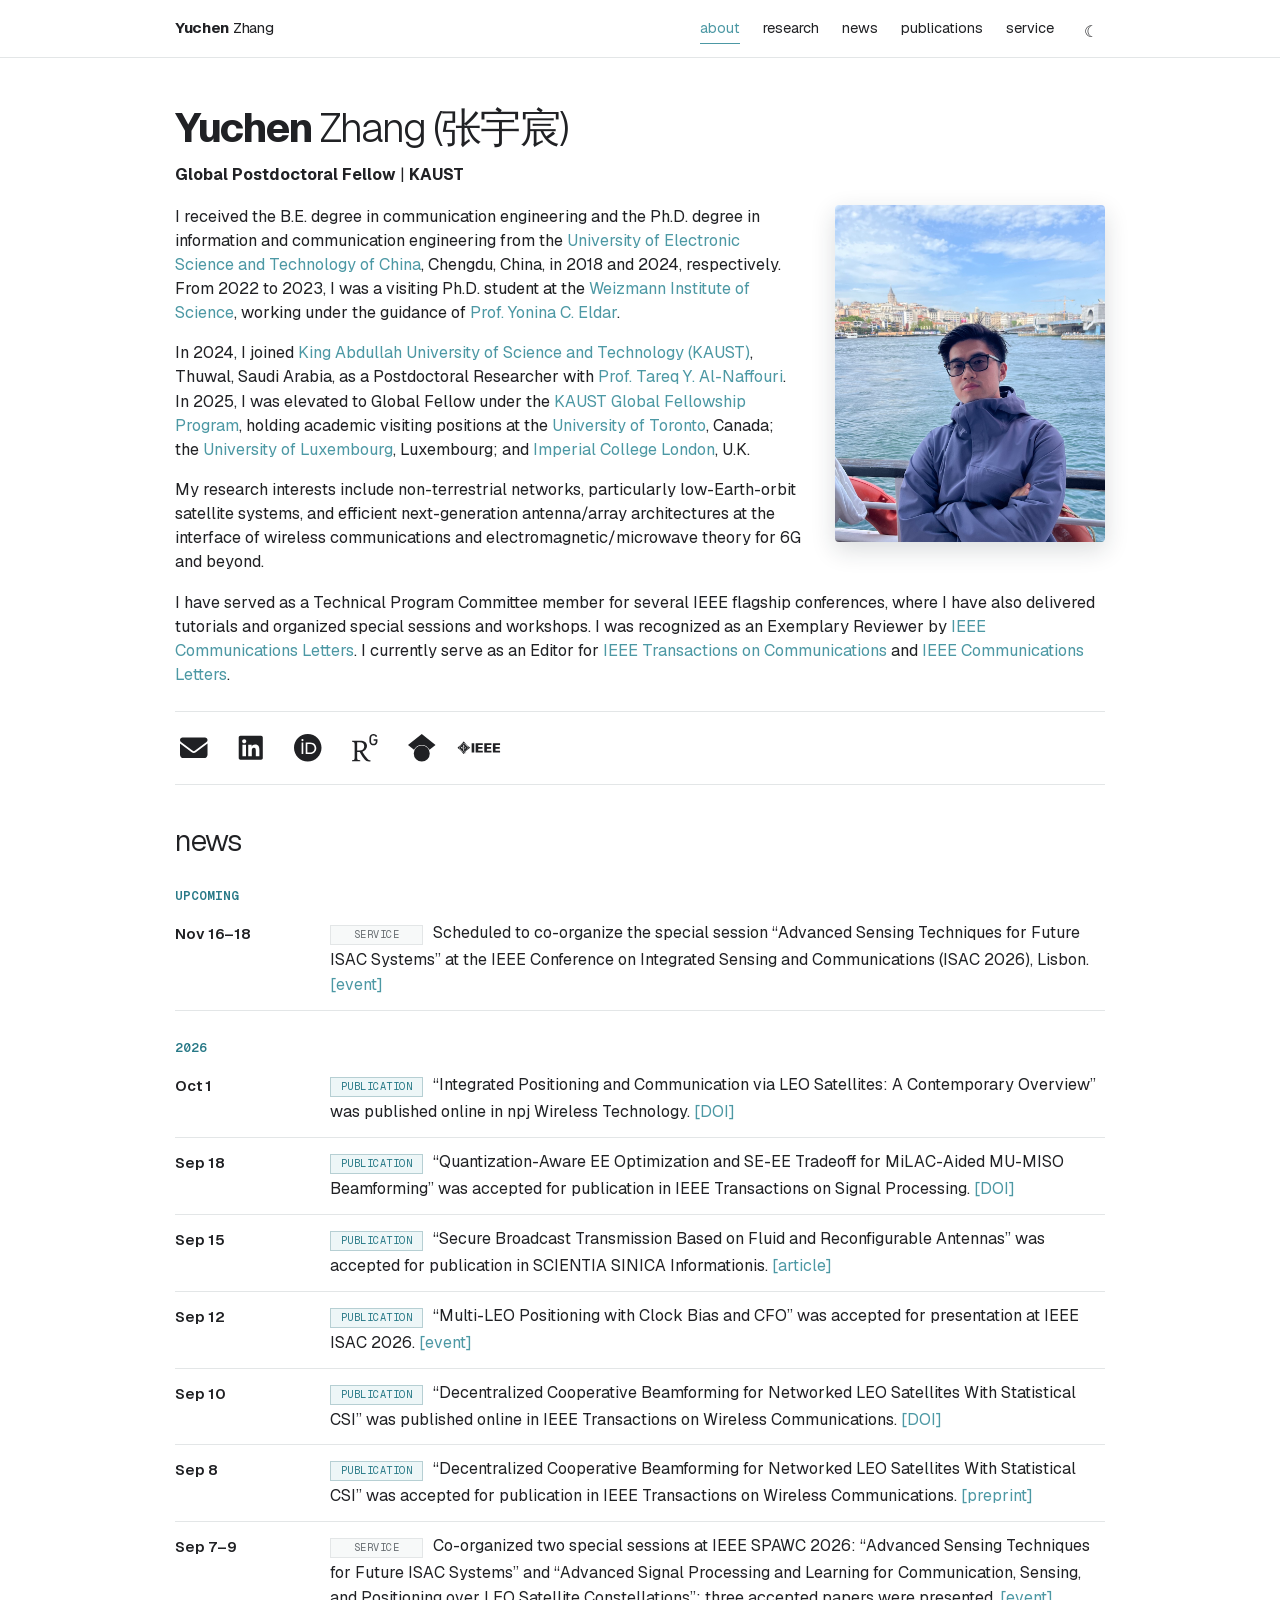
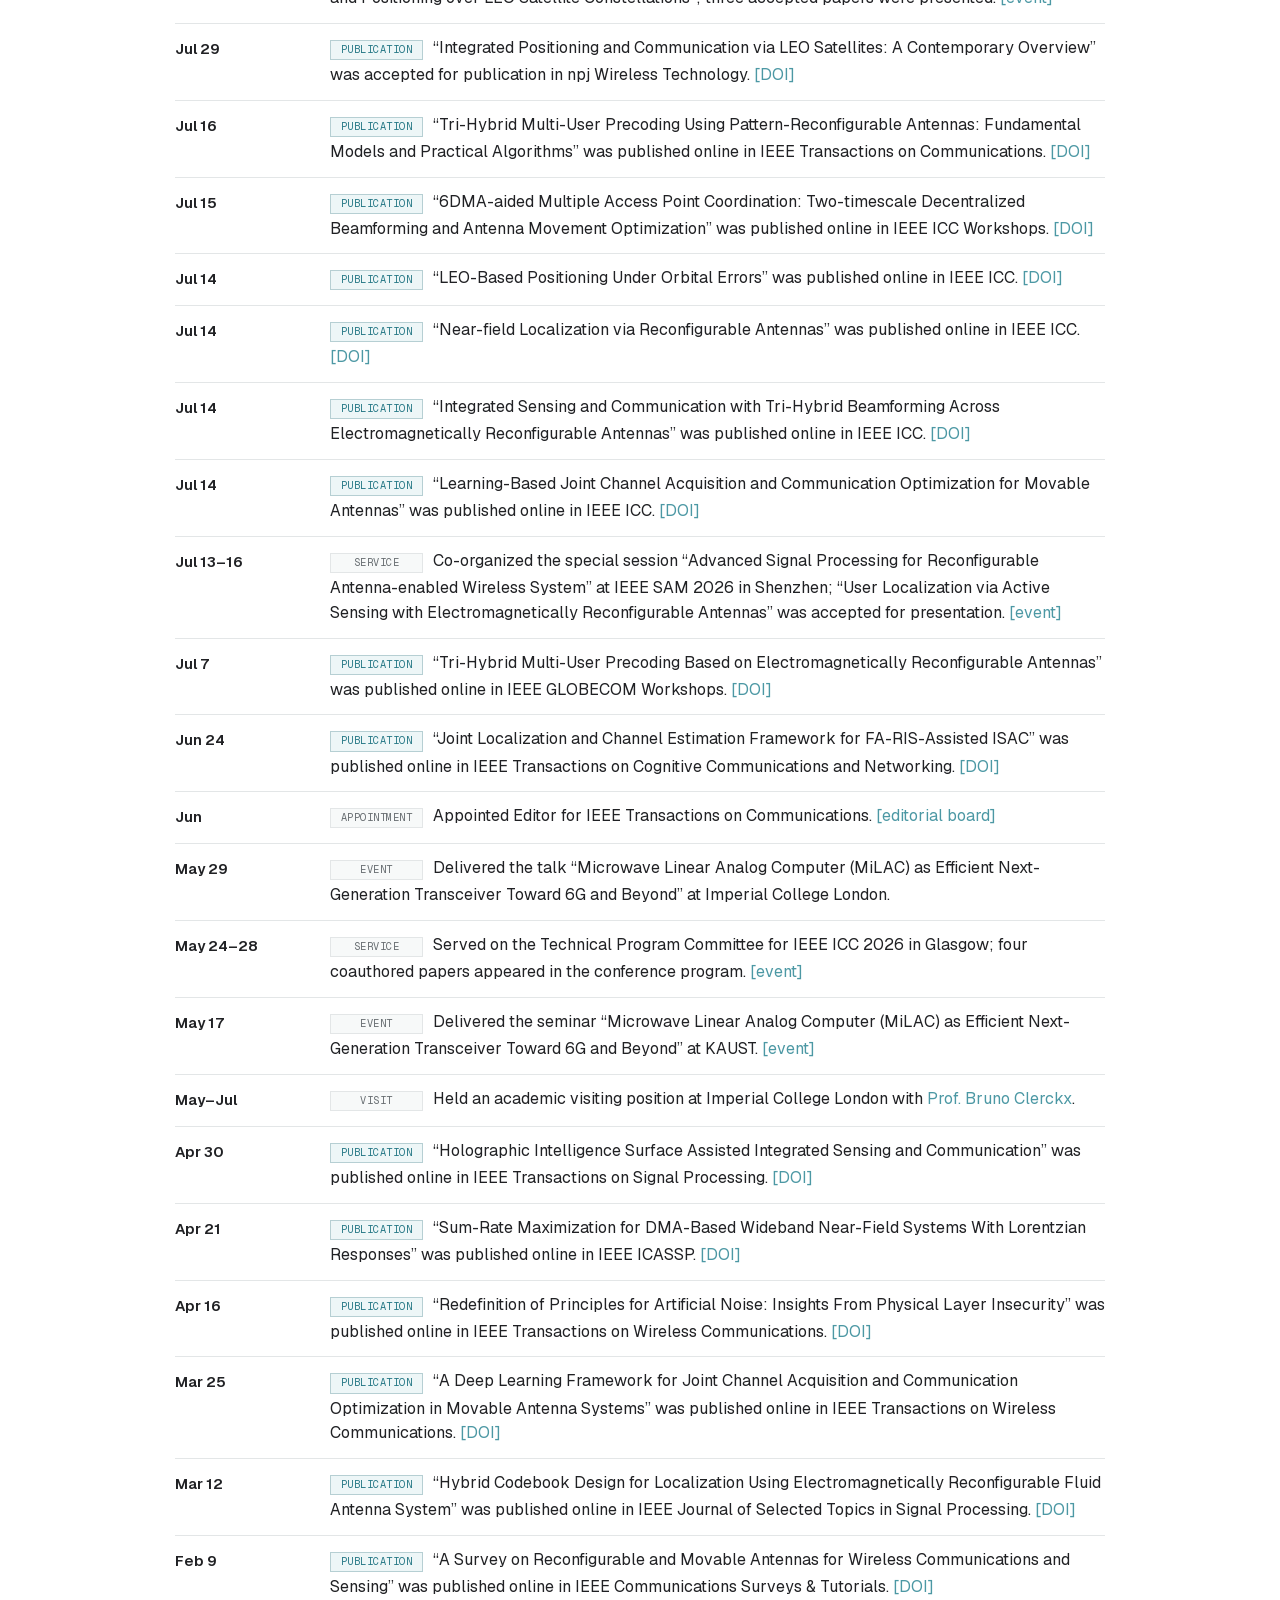
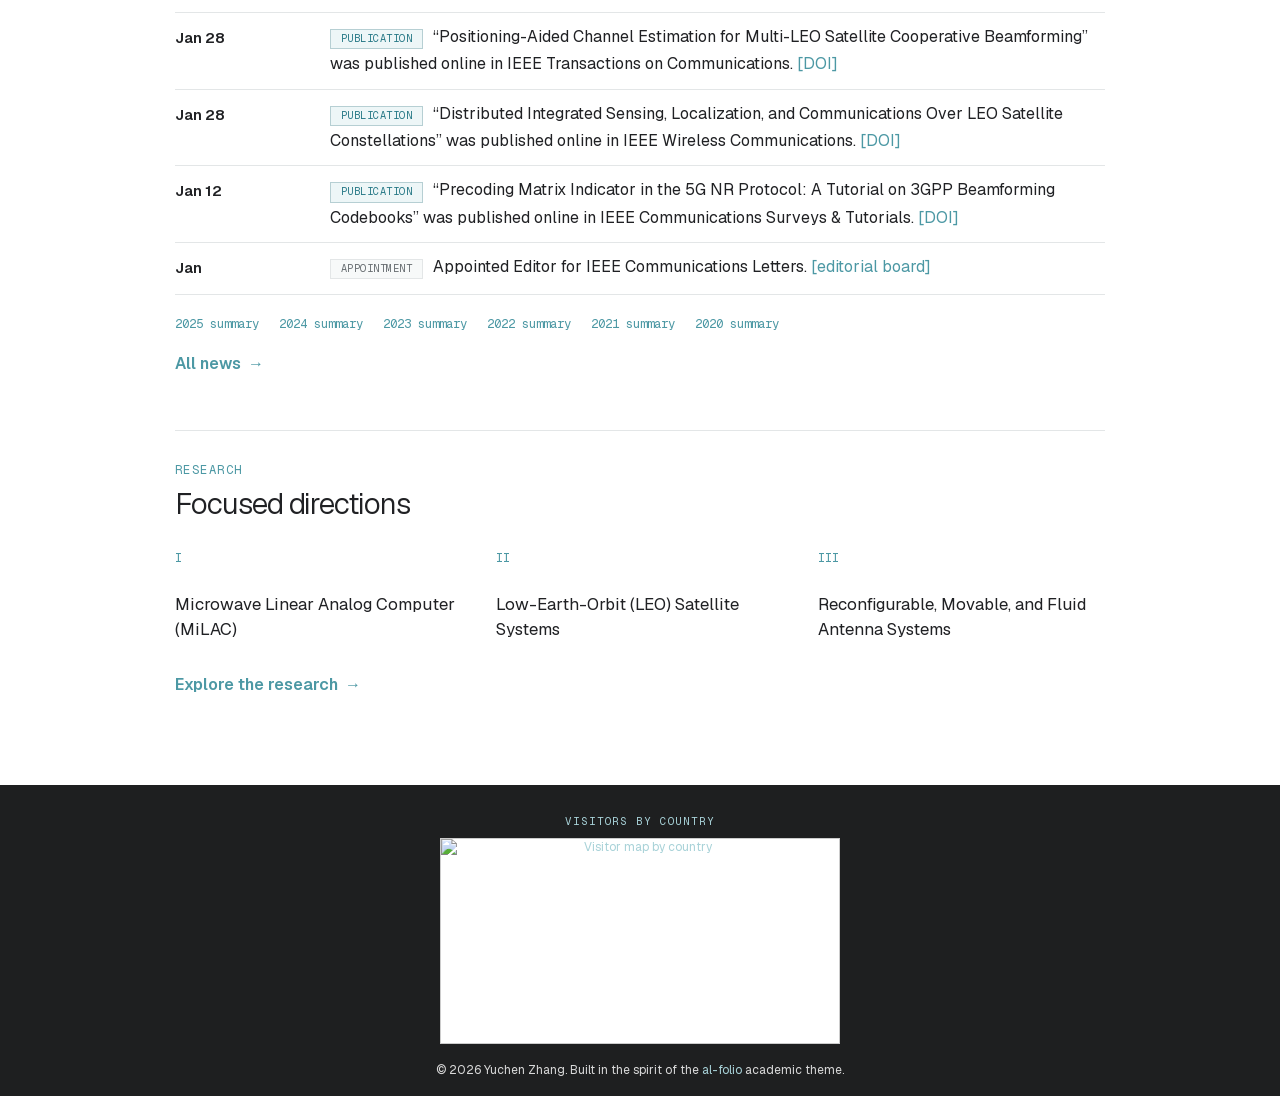
==== commit 4c0a003e: "Publish npj LEO positioning overview" ====
--- a/index.html
+++ b/index.html
@@ -1 +1 @@
-<!DOCTYPE html><html lang="en"><head><meta charSet="utf-8"/><meta name="viewport" content="width=device-width, initial-scale=1"/><link rel="preload" href="/_next/static/media/797e433ab948586e-s.p.08e28id.o-okb.woff2" as="font" crossorigin="" type="font/woff2"/><link rel="preload" href="/_next/static/media/caa3a2e1cccd8315-s.p.09~u27dqhyhd6.woff2" as="font" crossorigin="" type="font/woff2"/><link rel="preload" as="image" href="/yuchen-zhang-profile.jpg"/><link rel="stylesheet" href="/_next/static/chunks/0np1~k1wzdsu_.css" data-precedence="next"/><link rel="preload" as="script" fetchPriority="low" href="/_next/static/chunks/0_f_kdu4qd4~y.js"/><script src="/_next/static/chunks/0uf4dpb7tz0u6.js" async=""></script><script src="/_next/static/chunks/0kvuyhn34q76u.js" async=""></script><script src="/_next/static/chunks/03kyyixgb~gj~.js" async=""></script><script src="/_next/static/chunks/turbopack-0uydvhexel9~b.js" async=""></script><script src="/_next/static/chunks/0vdz5sqbn0mtc.js" async=""></script><script src="/_next/static/chunks/00dwf3xlex0q5.js" async=""></script><meta name="next-size-adjust" content=""/><title>About | Yuchen Zhang</title><meta name="description" content="Academic website of Yuchen Zhang, KAUST Global Postdoctoral Fellow working on non-terrestrial networks, localization, ISAC, and reconfigurable antennas."/><meta property="og:title" content="About | Yuchen Zhang"/><meta property="og:description" content="Research in LEO satellite systems, integrated sensing and communication, localization, and adaptive antenna architectures."/><meta property="og:image" content="https://sites.openai.com/og-yuchen-zhang.png"/><meta property="og:type" content="website"/><meta name="twitter:card" content="summary_large_image"/><meta name="twitter:title" content="About | Yuchen Zhang"/><meta name="twitter:description" content="Research in LEO satellite systems, integrated sensing and communication, localization, and adaptive antenna architectures."/><meta name="twitter:image" content="https://sites.openai.com/og-yuchen-zhang.png"/><link rel="shortcut icon" href="/yuchen-zhang-tab-icon-v2.png"/><link rel="icon" href="/yuchen-zhang-tab-icon-v2.png" type="image/png" sizes="256x256"/><link rel="apple-touch-icon" href="/yuchen-zhang-tab-icon-v2.png"/><script src="/_next/static/chunks/03~yq9q893hmn.js" noModule=""></script></head><body class="geist_f15bd114-module__7725RG__variable geist_mono_6ed36146-module__KdPPOG__variable"><div hidden=""><!--$--><!--/$--></div><header class="site-header"><nav class="nav-inner" aria-label="Primary navigation"><a class="site-mark" href="/"><strong>Yuchen</strong> Zhang</a><div class="desktop-nav"><a class="nav-link active" href="/">about</a><a class="nav-link" href="/research/">research</a><a class="nav-link" href="/news/">news</a><a class="nav-link" href="/publications/">publications</a><a class="nav-link" href="/service/">service</a><button class="theme-toggle" type="button" aria-label="Switch to dark theme" title="Change theme"><span aria-hidden="true">☾</span></button></div><button class="menu-toggle" type="button" aria-expanded="false" aria-controls="mobile-nav">menu</button><div id="mobile-nav" class="mobile-nav"><a class="nav-link active" href="/">about</a><a class="nav-link" href="/research/">research</a><a class="nav-link" href="/news/">news</a><a class="nav-link" href="/publications/">publications</a><a class="nav-link" href="/service/">service</a><button class="nav-link" type="button">dark theme</button></div></nav><span class="scroll-progress" style="transform:scaleX(0)" aria-hidden="true"></span></header><div class="site-main"><main class="page-shell"><article class="home-page"><header class="profile-header"><h1 class="profile-name"><strong>Yuchen</strong> Zhang <span lang="zh-CN">(张宇宸)</span></h1><p class="profile-role"><strong>Global Postdoctoral Fellow</strong> |<!-- --> <strong>KAUST</strong></p></header><figure class="profile-photo"><img alt="Yuchen Zhang" width="1200" height="1500" decoding="async" data-nimg="1" style="color:transparent" src="/yuchen-zhang-profile.jpg"/></figure><div class="bio-copy"><p>I received the B.E. degree in communication engineering and the Ph.D. degree in information and communication engineering from the<!-- --> <a href="https://en.uestc.edu.cn/" target="_blank" rel="noreferrer">University of Electronic Science and Technology of China</a>, Chengdu, China, in 2018 and 2024, respectively. From 2022 to 2023, I was a visiting Ph.D. student at the<!-- --> <a href="https://www.weizmann.ac.il/pages/" target="_blank" rel="noreferrer">Weizmann Institute of Science</a>, working under the guidance of<!-- --> <a href="https://www.weizmann.ac.il/math/yonina/about-me/yonina-eldar" target="_blank" rel="noreferrer">Prof. Yonina C. Eldar</a>.</p><p>In 2024, I joined<!-- --> <a href="https://www.kaust.edu.sa/" target="_blank" rel="noreferrer">King Abdullah University of Science and Technology (KAUST)</a>, Thuwal, Saudi Arabia, as a Postdoctoral Researcher with<!-- --> <a href="https://cemse.kaust.edu.sa/profiles/tareq-al-naffouri" target="_blank" rel="noreferrer">Prof. Tareq Y. Al-Naffouri</a>. In 2025, I was elevated to Global Fellow under the<!-- --> <a href="https://kgfp.kaust.edu.sa/yuchen-zhang" target="_blank" rel="noreferrer">KAUST Global Fellowship Program</a>, holding academic visiting positions at the<!-- --> <a href="https://www.utoronto.ca/" target="_blank" rel="noreferrer">University of Toronto</a>, Canada; the<!-- --> <a href="https://www.uni.lu/" target="_blank" rel="noreferrer">University of Luxembourg</a>, Luxembourg; and<!-- --> <a href="https://www.imperial.ac.uk/" target="_blank" rel="noreferrer">Imperial College London</a>, U.K.</p><p>My research interests include non-terrestrial networks, particularly low-Earth-orbit satellite systems, and efficient next-generation antenna/array architectures at the interface of wireless communications and electromagnetic/microwave theory for 6G and beyond.</p><p>I have served as a Technical Program Committee member for several IEEE flagship conferences, where I have also delivered tutorials and organized special sessions and workshops. I was recognized as an Exemplary Reviewer by<!-- --> <a href="https://www.comsoc.org/publications/journals/ieee-communications-letters" target="_blank" rel="noreferrer">IEEE Communications Letters</a>. I currently serve as an Editor for<!-- --> <a href="https://www.comsoc.org/publications/journals/ieee-tcom/ieee-transactions-communications-editorial-board" target="_blank" rel="noreferrer">IEEE Transactions on Communications</a> <!-- -->and<!-- --> <a href="https://www.comsoc.org/publications/journals/ieee-comml/ieee-communications-letters-editorial-board" target="_blank" rel="noreferrer">IEEE Communications Letters</a>.</p></div><div class="profile-links" aria-label="Profile links"><a href="mailto:yuchen.zhang@kaust.edu.sa" aria-label="Email Yuchen Zhang" title="Email"><svg stroke="currentColor" fill="currentColor" stroke-width="0" viewBox="0 0 512 512" aria-hidden="true" height="1em" width="1em" xmlns="http://www.w3.org/2000/svg"><path d="M48 64C21.5 64 0 85.5 0 112c0 15.1 7.1 29.3 19.2 38.4L236.8 313.6c11.4 8.5 27 8.5 38.4 0L492.8 150.4c12.1-9.1 19.2-23.3 19.2-38.4c0-26.5-21.5-48-48-48L48 64zM0 176L0 384c0 35.3 28.7 64 64 64l384 0c35.3 0 64-28.7 64-64l0-208L294.4 339.2c-22.8 17.1-54 17.1-76.8 0L0 176z"></path></svg></a><a href="https://www.linkedin.com/in/yuchen-zhang-a0403928b/" target="_blank" rel="noreferrer" aria-label="Yuchen Zhang on LinkedIn" title="LinkedIn"><svg stroke="currentColor" fill="currentColor" stroke-width="0" viewBox="0 0 448 512" aria-hidden="true" height="1em" width="1em" xmlns="http://www.w3.org/2000/svg"><path d="M416 32H31.9C14.3 32 0 46.5 0 64.3v383.4C0 465.5 14.3 480 31.9 480H416c17.6 0 32-14.5 32-32.3V64.3c0-17.8-14.4-32.3-32-32.3zM135.4 416H69V202.2h66.5V416zm-33.2-243c-21.3 0-38.5-17.3-38.5-38.5S80.9 96 102.2 96c21.2 0 38.5 17.3 38.5 38.5 0 21.3-17.2 38.5-38.5 38.5zm282.1 243h-66.4V312c0-24.8-.5-56.7-34.5-56.7-34.6 0-39.9 27-39.9 54.9V416h-66.4V202.2h63.7v29.2h.9c8.9-16.8 30.6-34.5 62.9-34.5 67.2 0 79.7 44.3 79.7 101.9V416z"></path></svg></a><a href="https://orcid.org/0000-0002-3153-4000" target="_blank" rel="noreferrer" aria-label="Yuchen Zhang on ORCID" title="ORCID"><svg stroke="currentColor" fill="currentColor" stroke-width="0" role="img" viewBox="0 0 24 24" aria-hidden="true" height="1em" width="1em" xmlns="http://www.w3.org/2000/svg"><path d="M12 0C5.372 0 0 5.372 0 12s5.372 12 12 12 12-5.372 12-12S18.628 0 12 0zM7.369 4.378c.525 0 .947.431.947.947s-.422.947-.947.947a.95.95 0 0 1-.947-.947c0-.525.422-.947.947-.947zm-.722 3.038h1.444v10.041H6.647V7.416zm3.562 0h3.9c3.712 0 5.344 2.653 5.344 5.025 0 2.578-2.016 5.025-5.325 5.025h-3.919V7.416zm1.444 1.303v7.444h2.297c3.272 0 4.022-2.484 4.022-3.722 0-2.016-1.284-3.722-4.097-3.722h-2.222z"></path></svg></a><a href="https://www.researchgate.net/profile/Yuchen-Zhang-76" target="_blank" rel="noreferrer" aria-label="Yuchen Zhang on ResearchGate" title="ResearchGate"><svg stroke="currentColor" fill="currentColor" stroke-width="0" role="img" viewBox="0 0 24 24" aria-hidden="true" height="1em" width="1em" xmlns="http://www.w3.org/2000/svg"><path d="M19.586 0c-.818 0-1.508.19-2.073.565-.563.377-.97.936-1.213 1.68a3.193 3.193 0 0 0-.112.437 8.365 8.365 0 0 0-.078.53 9 9 0 0 0-.05.727c-.01.282-.013.621-.013 1.016a31.121 31.123 0 0 0 .014 1.017 9 9 0 0 0 .05.727 7.946 7.946 0 0 0 .077.53h-.005a3.334 3.334 0 0 0 .113.438c.245.743.65 1.303 1.214 1.68.565.376 1.256.564 2.075.564.8 0 1.536-.213 2.105-.603.57-.39.94-.916 1.175-1.65.076-.235.135-.558.177-.93a10.9 10.9 0 0 0 .043-1.207v-.82c0-.095-.047-.142-.14-.142h-3.064c-.094 0-.14.047-.14.141v.956c0 .094.046.14.14.14h1.666c.056 0 .084.03.084.086 0 .36 0 .62-.036.865-.038.244-.1.447-.147.606-.108.385-.348.664-.638.876-.29.212-.738.35-1.227.35-.545 0-.901-.15-1.21-.353-.306-.203-.517-.454-.67-.915a3.136 3.136 0 0 1-.147-.762 17.366 17.367 0 0 1-.034-.656c-.01-.26-.014-.572-.014-.939a26.401 26.403 0 0 1 .014-.938 15.821 15.822 0 0 1 .035-.656 3.19 3.19 0 0 1 .148-.76 1.89 1.89 0 0 1 .742-1.01c.344-.244.593-.352 1.137-.352.508 0 .815.096 1.144.303.33.207.528.492.764.925.047.094.111.118.198.07l1.044-.43c.075-.048.09-.115.042-.199a3.549 3.549 0 0 0-.466-.742 3 3 0 0 0-.679-.607 3.313 3.313 0 0 0-.903-.41A4.068 4.068 0 0 0 19.586 0zM8.217 5.836c-1.69 0-3.036.086-4.297.086-1.146 0-2.291 0-3.007-.029v.831l1.088.2c.744.144 1.174.488 1.174 2.264v11.288c0 1.777-.43 2.12-1.174 2.263l-1.088.2v.832c.773-.029 2.12-.086 3.465-.086 1.29 0 2.951.057 3.667.086v-.831l-1.49-.2c-.773-.115-1.174-.487-1.174-2.264v-4.784c.688.057 1.29.057 2.206.057 1.748 3.123 3.41 5.472 4.355 6.56.86 1.032 2.177 1.691 3.839 1.691.487 0 1.003-.086 1.318-.23v-.744c-1.031 0-2.063-.716-2.808-1.518-1.26-1.376-2.95-3.582-4.355-6.074 2.32-.545 4.04-2.722 4.04-4.9 0-3.208-2.492-4.698-5.758-4.698zm-.515 1.29c2.406 0 3.839 1.26 3.839 3.552 0 2.263-1.547 3.782-4.097 3.782-.974 0-1.404-.03-2.063-.086v-7.19c.66-.059 1.547-.059 2.32-.059z"></path></svg></a><a href="https://scholar.google.com/citations?user=8_T1BgEAAAAJ&amp;hl=en" target="_blank" rel="noreferrer" aria-label="Yuchen Zhang on Google Scholar" title="Google Scholar"><svg stroke="currentColor" fill="currentColor" stroke-width="0" role="img" viewBox="0 0 24 24" aria-hidden="true" height="1em" width="1em" xmlns="http://www.w3.org/2000/svg"><path d="M5.242 13.769L0 9.5 12 0l12 9.5-5.242 4.269C17.548 11.249 14.978 9.5 12 9.5c-2.977 0-5.548 1.748-6.758 4.269zM12 10a7 7 0 1 0 0 14 7 7 0 0 0 0-14z"></path></svg></a><a href="https://ieeexplore.ieee.org/author/37089217442" target="_blank" rel="noreferrer" aria-label="Yuchen Zhang on IEEE Xplore" title="IEEE Xplore"><svg stroke="currentColor" fill="currentColor" stroke-width="0" role="img" viewBox="0 0 24 24" class="ieee-profile-icon" aria-hidden="true" height="1em" width="1em" xmlns="http://www.w3.org/2000/svg"><path d="M4.74 14.973h-.05v-.064h.04c.022 0 .051.002.051.03 0 .028-.015.034-.04.034zm.101-.03c0-.06-.04-.079-.109-.079h-.099v.265h.057v-.111h.027l.061.111h.068l-.069-.116c.036-.003.064-.02.064-.07zm-.11.243c-.098 0-.176-.076-.176-.19 0-.113.078-.188.176-.188.095 0 .177.075.177.188 0 .114-.082.19-.177.19zm-.247-.19c0 .156.116.247.247.247.13 0 .247-.09.247-.247a.238.238 0 0 0-.247-.246.239.239 0 0 0-.247.246zM3.35 12.61c-.02.374-.025.72-.052 1.096.148.013.315.026.473.003l-.047-1.046-.009-.05c-.12.005-.234.01-.365-.003zm-.926-1.051c-.182.091-.45.23-.421.48.04.136.187.224.304.28.647.286 1.506.295 2.19.083.168-.065.395-.16.426-.366-.002-.171-.183-.279-.313-.344v-.008a.575.575 0 0 1 .144-.039v-.004c-.228-.041-.45-.101-.671-.16.043.097.073.2.109.301.067-.021.135-.038.207-.047.117.045.284.11.3.256.014.137-.136.204-.23.26-.501.181-1.065.2-1.588.06-.144-.045-.353-.103-.37-.287.102-.242.367-.292.588-.351-.114-.073-.23-.138-.34-.22-.119.007-.227.059-.335.106zm1.107-1.46l-.064.208-.326.932c.082.008.183 0 .263.008v.008l-.048 1.054.008.01c.104.01.234.016.34-.002V12.3l-.042-1.022.006-.035.286-.004a46.727 46.727 0 0 1-.414-1.14zm-.15-.469c.239-.163.453.065.639.195.717.578 1.393 1.238 1.909 1.984.065.096.094.246.036.355-.134.223-.314.426-.485.633v.011c-.426.454-.876.92-1.363 1.305-.237.144-.455.46-.761.264a11.007 11.007 0 0 1-1.927-1.82c-.096-.149-.246-.271-.312-.44-.093-.23.112-.394.229-.566.576-.71 1.291-1.407 2.034-1.92zm.6-.678l-.266-.376c-.032-.02-.073-.052-.108-.062-.079-.034-.163.007-.227.056l-.48.624c-.769.953-1.68 1.843-2.673 2.525-.079.061-.195.121-.22.222-.026.091.022.166.078.223a13.061 13.061 0 0 1 2.234 1.94c.12.127.217.252.335.37.198.265.43.53.613.813.057.06.066.158.156.187.07.024.156.04.223 0l.066-.067a13.269 13.269 0 0 1 3.034-3.06c.117-.103.34-.142.343-.336a.308.308 0 0 0-.137-.226l-.02-.003c-.6-.408-1.159-.87-1.686-1.394l-.582-.609a16.595 16.595 0 0 1-.684-.827zm.039.672c.206.157.42.336.61.518l.034.02a10.122 10.122 0 0 1 1.405 1.592c.065.1.122.212.086.343-.133.332-.403.597-.639.887-.51.55-1.05 1.081-1.652 1.506-.122.086-.287.166-.433.097-.444-.232-.818-.613-1.207-.96-.45-.417-.902-.904-1.244-1.413a.417.417 0 0 1-.064-.253c.044-.176.165-.32.279-.469.403-.514.897-1.002 1.397-1.447.011-.012.032-.036.05-.047.215-.186.428-.35.652-.511.234-.182.529-.031.726.137zm15.942-.197H24v1.028h-2.569v1.094h2.364v1.028H21.43V13.7H24v1.028h-4.038zm-4.859 0h4.037v1.028h-2.57v1.094h2.363v1.028H16.57V13.7h2.569v1.028h-4.037zm-4.86 0h4.037v1.028h-2.57v1.094h2.365v1.028H11.71V13.7h2.57v1.028h-4.038zm-2.24 0h1.469v5.301H8.004Z"></path></svg></a></div><section class="section-block" aria-labelledby="news-heading"><h2 id="news-heading">news</h2><div class="news-home-group"><h3>Upcoming</h3><div class="news-table"><div class="news-row"><time dateTime="2026-11-16">Nov 16–18</time><p><span class="news-kind news-kind-service">service</span>Scheduled to co-organize the special session “Advanced Sensing Techniques for Future ISAC Systems” at the IEEE Conference on Integrated Sensing and Communications (ISAC 2026), Lisbon.<!-- --> <a href="https://isac2026.isac-ieee.org/" target="_blank" rel="noreferrer">[<!-- -->event<!-- -->]</a></p></div></div></div><div class="news-home-group"><h3>2026</h3><div class="news-table"><div class="news-row"><time dateTime="2026-09-18">Sep 18</time><p><span class="news-kind news-kind-publication">publication</span>“Quantization-Aware EE Optimization and SE-EE Tradeoff for MiLAC-Aided MU-MISO Beamforming” was accepted for publication in IEEE Transactions on Signal Processing.<!-- --> <a href="https://doi.org/10.1109/TSP.2026.3736279" target="_blank" rel="noreferrer">[<!-- -->DOI<!-- -->]</a></p></div><div class="news-row"><time dateTime="2026-09-15">Sep 15</time><p><span class="news-kind news-kind-publication">publication</span>“Secure Broadcast Transmission Based on Fluid and Reconfigurable Antennas” was accepted for publication in SCIENTIA SINICA Informationis.<!-- --> <a href="https://www.sciengine.com/SSI/doi/10.1360/SSI-2026-0194" target="_blank" rel="noreferrer">[<!-- -->article<!-- -->]</a></p></div><div class="news-row"><time dateTime="2026-09-12">Sep 12</time><p><span class="news-kind news-kind-publication">publication</span>“Multi-LEO Positioning with Clock Bias and CFO” was accepted for presentation at IEEE ISAC 2026.<!-- --> <a href="https://isac2026.isac-ieee.org/" target="_blank" rel="noreferrer">[<!-- -->event<!-- -->]</a></p></div><div class="news-row"><time dateTime="2026-09-10">Sep 10</time><p><span class="news-kind news-kind-publication">publication</span>“Decentralized Cooperative Beamforming for Networked LEO Satellites With Statistical CSI” was published online in IEEE Transactions on Wireless Communications.<!-- --> <a href="https://doi.org/10.1109/TWC.2026.3732501" target="_blank" rel="noreferrer">[<!-- -->DOI<!-- -->]</a></p></div><div class="news-row"><time dateTime="2026-09-08">Sep 8</time><p><span class="news-kind news-kind-publication">publication</span>“Decentralized Cooperative Beamforming for Networked LEO Satellites With Statistical CSI” was accepted for publication in IEEE Transactions on Wireless Communications.<!-- --> <a href="https://arxiv.org/abs/2512.18890" target="_blank" rel="noreferrer">[<!-- -->preprint<!-- -->]</a></p></div><div class="news-row"><time dateTime="2026-09-07">Sep 7–9</time><p><span class="news-kind news-kind-service">service</span>Co-organized two special sessions at IEEE SPAWC 2026: “Advanced Sensing Techniques for Future ISAC Systems” and “Advanced Signal Processing and Learning for Communication, Sensing, and Positioning over LEO Satellite Constellations”; three accepted papers were presented.<!-- --> <a href="https://2026.ieeespawc.org/" target="_blank" rel="noreferrer">[<!-- -->event<!-- -->]</a></p></div><div class="news-row"><time dateTime="2026-07-29">Jul 29</time><p><span class="news-kind news-kind-publication">publication</span>“Integrated Positioning and Communication via LEO Satellites: A Contemporary Overview” was accepted for publication in npj Wireless Technology.<!-- --> <a href="https://www.nature.com/npjwireltech" target="_blank" rel="noreferrer">[<!-- -->journal<!-- -->]</a></p></div><div class="news-row"><time dateTime="2026-07-16">Jul 16</time><p><span class="news-kind news-kind-publication">publication</span>“Tri-Hybrid Multi-User Precoding Using Pattern-Reconfigurable Antennas: Fundamental Models and Practical Algorithms” was published online in IEEE Transactions on Communications.<!-- --> <a href="https://doi.org/10.1109/tcomm.2026.3714350" target="_blank" rel="noreferrer">[<!-- -->DOI<!-- -->]</a></p></div><div class="news-row"><time dateTime="2026-07-15">Jul 15</time><p><span class="news-kind news-kind-publication">publication</span>“6DMA-aided Multiple Access Point Coordination: Two-timescale Decentralized Beamforming and Antenna Movement Optimization” was published online in IEEE ICC Workshops.<!-- --> <a href="https://doi.org/10.1109/iccworkshops63917.2026.11586642" target="_blank" rel="noreferrer">[<!-- -->DOI<!-- -->]</a></p></div><div class="news-row"><time dateTime="2026-07-14">Jul 14</time><p><span class="news-kind news-kind-publication">publication</span>“LEO-Based Positioning Under Orbital Errors” was published online in IEEE ICC.<!-- --> <a href="https://doi.org/10.1109/icc59461.2026.11587810" target="_blank" rel="noreferrer">[<!-- -->DOI<!-- -->]</a></p></div><div class="news-row"><time dateTime="2026-07-14">Jul 14</time><p><span class="news-kind news-kind-publication">publication</span>“Near-field Localization via Reconfigurable Antennas” was published online in IEEE ICC.<!-- --> <a href="https://doi.org/10.1109/icc59461.2026.11588014" target="_blank" rel="noreferrer">[<!-- -->DOI<!-- -->]</a></p></div><div class="news-row"><time dateTime="2026-07-14">Jul 14</time><p><span class="news-kind news-kind-publication">publication</span>“Integrated Sensing and Communication with Tri-Hybrid Beamforming Across Electromagnetically Reconfigurable Antennas” was published online in IEEE ICC.<!-- --> <a href="https://doi.org/10.1109/icc59461.2026.11587744" target="_blank" rel="noreferrer">[<!-- -->DOI<!-- -->]</a></p></div><div class="news-row"><time dateTime="2026-07-14">Jul 14</time><p><span class="news-kind news-kind-publication">publication</span>“Learning-Based Joint Channel Acquisition and Communication Optimization for Movable Antennas” was published online in IEEE ICC.<!-- --> <a href="https://doi.org/10.1109/icc59461.2026.11587489" target="_blank" rel="noreferrer">[<!-- -->DOI<!-- -->]</a></p></div><div class="news-row"><time dateTime="2026-07-13">Jul 13–16</time><p><span class="news-kind news-kind-service">service</span>Co-organized the special session “Advanced Signal Processing for Reconfigurable Antenna-enabled Wireless System” at IEEE SAM 2026 in Shenzhen; “User Localization via Active Sensing with Electromagnetically Reconfigurable Antennas” was accepted for presentation.<!-- --> <a href="https://signalprocessingsociety.org/events/2026-ieee-sensor-array-and-multichannel-signal-processing-workshop-sam" target="_blank" rel="noreferrer">[<!-- -->event<!-- -->]</a></p></div><div class="news-row"><time dateTime="2026-07-07">Jul 7</time><p><span class="news-kind news-kind-publication">publication</span>“Tri-Hybrid Multi-User Precoding Based on Electromagnetically Reconfigurable Antennas” was published online in IEEE GLOBECOM Workshops.<!-- --> <a href="https://doi.org/10.1109/gcwkshps68340.2025.11591101" target="_blank" rel="noreferrer">[<!-- -->DOI<!-- -->]</a></p></div><div class="news-row"><time dateTime="2026-06-24">Jun 24</time><p><span class="news-kind news-kind-publication">publication</span>“Joint Localization and Channel Estimation Framework for FA-RIS-Assisted ISAC” was published online in IEEE Transactions on Cognitive Communications and Networking.<!-- --> <a href="https://doi.org/10.1109/tccn.2026.3706716" target="_blank" rel="noreferrer">[<!-- -->DOI<!-- -->]</a></p></div><div class="news-row"><time dateTime="2026-06-01">Jun</time><p><span class="news-kind news-kind-appointment">appointment</span>Appointed Editor for IEEE Transactions on Communications.<!-- --> <a href="https://www.comsoc.org/publications/journals/ieee-tcom/ieee-transactions-communications-editorial-board" target="_blank" rel="noreferrer">[<!-- -->editorial board<!-- -->]</a></p></div><div class="news-row"><time dateTime="2026-05-29">May 29</time><p><span class="news-kind news-kind-event">event</span>Delivered the talk “Microwave Linear Analog Computer (MiLAC) as Efficient Next-Generation Transceiver Toward 6G and Beyond” at Imperial College London.<!-- --> </p></div><div class="news-row"><time dateTime="2026-05-24">May 24–28</time><p><span class="news-kind news-kind-service">service</span>Served on the Technical Program Committee for IEEE ICC 2026 in Glasgow; four coauthored papers appeared in the conference program.<!-- --> <a href="https://icc2026.ieee-icc.org/" target="_blank" rel="noreferrer">[<!-- -->event<!-- -->]</a></p></div><div class="news-row"><time dateTime="2026-05-17">May 17</time><p><span class="news-kind news-kind-event">event</span>Delivered the seminar “Microwave Linear Analog Computer (MiLAC) as Efficient Next-Generation Transceiver Toward 6G and Beyond” at KAUST.<!-- --> <a href="https://cemse.kaust.edu.sa/events/by-type/seminar/2026/05/17/microwave-linear-analog-computer-milac-efficient-next-generation" target="_blank" rel="noreferrer">[<!-- -->event<!-- -->]</a></p></div><div class="news-row"><time dateTime="2026-05-01">May–Jul</time><p><span class="news-kind news-kind-visit">visit</span>Held an academic visiting position at Imperial College London with <a href="https://profiles.imperial.ac.uk/b.clerckx" target="_blank" rel="noreferrer">Prof. Bruno Clerckx</a>.<!-- --> </p></div><div class="news-row"><time dateTime="2026-04-30">Apr 30</time><p><span class="news-kind news-kind-publication">publication</span>“Holographic Intelligence Surface Assisted Integrated Sensing and Communication” was published online in IEEE Transactions on Signal Processing.<!-- --> <a href="https://doi.org/10.1109/tsp.2026.3689152" target="_blank" rel="noreferrer">[<!-- -->DOI<!-- -->]</a></p></div><div class="news-row"><time dateTime="2026-04-21">Apr 21</time><p><span class="news-kind news-kind-publication">publication</span>“Sum-Rate Maximization for DMA-Based Wideband Near-Field Systems With Lorentzian Responses” was published online in IEEE ICASSP.<!-- --> <a href="https://doi.org/10.1109/icassp55912.2026.11463838" target="_blank" rel="noreferrer">[<!-- -->DOI<!-- -->]</a></p></div><div class="news-row"><time dateTime="2026-04-16">Apr 16</time><p><span class="news-kind news-kind-publication">publication</span>“Redefinition of Principles for Artificial Noise: Insights From Physical Layer Insecurity” was published online in IEEE Transactions on Wireless Communications.<!-- --> <a href="https://doi.org/10.1109/twc.2026.3681901" target="_blank" rel="noreferrer">[<!-- -->DOI<!-- -->]</a></p></div><div class="news-row"><time dateTime="2026-03-25">Mar 25</time><p><span class="news-kind news-kind-publication">publication</span>“A Deep Learning Framework for Joint Channel Acquisition and Communication Optimization in Movable Antenna Systems” was published online in IEEE Transactions on Wireless Communications.<!-- --> <a href="https://doi.org/10.1109/twc.2026.3671979" target="_blank" rel="noreferrer">[<!-- -->DOI<!-- -->]</a></p></div><div class="news-row"><time dateTime="2026-03-12">Mar 12</time><p><span class="news-kind news-kind-publication">publication</span>“Hybrid Codebook Design for Localization Using Electromagnetically Reconfigurable Fluid Antenna System” was published online in IEEE Journal of Selected Topics in Signal Processing.<!-- --> <a href="https://doi.org/10.1109/jstsp.2026.3673038" target="_blank" rel="noreferrer">[<!-- -->DOI<!-- -->]</a></p></div><div class="news-row"><time dateTime="2026-02-09">Feb 9</time><p><span class="news-kind news-kind-publication">publication</span>“A Survey on Reconfigurable and Movable Antennas for Wireless Communications and Sensing” was published online in IEEE Communications Surveys &amp; Tutorials.<!-- --> <a href="https://doi.org/10.1109/comst.2026.3663021" target="_blank" rel="noreferrer">[<!-- -->DOI<!-- -->]</a></p></div><div class="news-row"><time dateTime="2026-01-28">Jan 28</time><p><span class="news-kind news-kind-publication">publication</span>“Positioning-Aided Channel Estimation for Multi-LEO Satellite Cooperative Beamforming” was published online in IEEE Transactions on Communications.<!-- --> <a href="https://doi.org/10.1109/tcomm.2026.3658404" target="_blank" rel="noreferrer">[<!-- -->DOI<!-- -->]</a></p></div><div class="news-row"><time dateTime="2026-01-28">Jan 28</time><p><span class="news-kind news-kind-publication">publication</span>“Distributed Integrated Sensing, Localization, and Communications Over LEO Satellite Constellations” was published online in IEEE Wireless Communications.<!-- --> <a href="https://doi.org/10.1109/mwc.2026.3653839" target="_blank" rel="noreferrer">[<!-- -->DOI<!-- -->]</a></p></div><div class="news-row"><time dateTime="2026-01-12">Jan 12</time><p><span class="news-kind news-kind-publication">publication</span>“Precoding Matrix Indicator in the 5G NR Protocol: A Tutorial on 3GPP Beamforming Codebooks” was published online in IEEE Communications Surveys &amp; Tutorials.<!-- --> <a href="https://doi.org/10.1109/comst.2026.3653568" target="_blank" rel="noreferrer">[<!-- -->DOI<!-- -->]</a></p></div><div class="news-row"><time dateTime="2026-01-01">Jan</time><p><span class="news-kind news-kind-appointment">appointment</span>Appointed Editor for IEEE Communications Letters.<!-- --> <a href="https://www.comsoc.org/publications/journals/ieee-comml/ieee-communications-letters-editorial-board" target="_blank" rel="noreferrer">[<!-- -->editorial board<!-- -->]</a></p></div></div></div><div class="news-year-links" aria-label="Earlier news"><a href="/news/#year-2025">2025<!-- --> summary</a><a href="/news/#year-2024">2024<!-- --> summary</a><a href="/news/#year-2023">2023<!-- --> summary</a><a href="/news/#year-2022">2022<!-- --> summary</a><a href="/news/#year-2021">2021<!-- --> summary</a><a href="/news/#year-2020">2020<!-- --> summary</a></div><a class="text-link news-all-link" href="/news/">All news <span aria-hidden="true">→</span></a></section><section class="section-block research-overview" aria-labelledby="research-heading"><div><p class="eyebrow">Research</p><h2 id="research-heading">Focused directions</h2></div><div class="research-list"><div><span>I</span><h3>Microwave Linear Analog Computer (MiLAC)</h3></div><div><span>II</span><h3>Low-Earth-Orbit (LEO) Satellite Systems</h3></div><div><span>III</span><h3>Reconfigurable, Movable, and Fluid Antenna Systems</h3></div></div><a class="text-link" href="/research/">Explore the research <span aria-hidden="true">→</span></a></section></article></main><!--$--><!--/$--></div><footer class="site-footer"><div class="visitor-counter"><span>Visitors by country</span><a href="https://info.flagcounter.com/TmaU" target="_blank" rel="noreferrer" aria-label="View visitor statistics by country"><img alt="Visitor map by country" referrerPolicy="no-referrer-when-downgrade" loading="lazy" width="400" height="205" decoding="async" data-nimg="1" style="color:transparent" src="https://s01.flagcounter.com/map/TmaU/size_s/txt_000000/border_CCCCCC/pageviews_0/viewers_0/flags_0/"/></a></div><p class="footer-credit">© 2026 Yuchen Zhang. Built in the spirit of the<!-- --> <a href="https://github.com/alshedivat/al-folio" target="_blank" rel="noreferrer">al-folio</a> <!-- -->academic theme.</p></footer><script src="/_next/static/chunks/0_f_kdu4qd4~y.js" id="_R_" async=""></script><script>(self.__next_f=self.__next_f||[]).push([0])</script><script>self.__next_f.push([1,"1:\"$Sreact.fragment\"\n2:I[42364,[\"/_next/static/chunks/0vdz5sqbn0mtc.js\",\"/_next/static/chunks/00dwf3xlex0q5.js\"],\"SiteChrome\"]\n3:I[22378,[\"/_next/static/chunks/0vdz5sqbn0mtc.js\",\"/_next/static/chunks/00dwf3xlex0q5.js\"],\"default\"]\n4:I[99582,[\"/_next/static/chunks/0vdz5sqbn0mtc.js\",\"/_next/static/chunks/00dwf3xlex0q5.js\"],\"default\"]\n5:I[98127,[\"/_next/static/chunks/0vdz5sqbn0mtc.js\",\"/_next/static/chunks/00dwf3xlex0q5.js\"],\"Image\"]\nf:I[95394,[\"/_next/static/chunks/0vdz5sqbn0mtc.js\",\"/_next/static/chunks/00dwf3xlex0q5.js\"],\"default\",1]\n:HL[\"/_next/static/chunks/0np1~k1wzdsu_.css\",\"style\"]\n:HL[\"/_next/static/media/797e433ab948586e-s.p.08e28id.o-okb.woff2\",\"font\",{\"crossOrigin\":\"\",\"type\":\"font/woff2\"}]\n:HL[\"/_next/static/media/caa3a2e1cccd8315-s.p.09~u27dqhyhd6.woff2\",\"font\",{\"crossOrigin\":\"\",\"type\":\"font/woff2\"}]\n"])</script><script>self.__next_f.push([1,"0:{\"P\":null,\"c\":[\"\",\"\"],\"q\":\"\",\"i\":false,\"f\":[[[\"\",{\"children\":[\"__PAGE__\",{}]},\"$undefined\",\"$undefined\",16],[[\"$\",\"$1\",\"c\",{\"children\":[[[\"$\",\"link\",\"0\",{\"rel\":\"stylesheet\",\"href\":\"/_next/static/chunks/0np1~k1wzdsu_.css\",\"precedence\":\"next\",\"crossOrigin\":\"$undefined\",\"nonce\":\"$undefined\"}],[\"$\",\"script\",\"script-0\",{\"src\":\"/_next/static/chunks/0vdz5sqbn0mtc.js\",\"async\":true,\"nonce\":\"$undefined\"}],[\"$\",\"script\",\"script-1\",{\"src\":\"/_next/static/chunks/00dwf3xlex0q5.js\",\"async\":true,\"nonce\":\"$undefined\"}]],[\"$\",\"html\",null,{\"lang\":\"en\",\"suppressHydrationWarning\":true,\"children\":[\"$\",\"body\",null,{\"className\":\"geist_f15bd114-module__7725RG__variable geist_mono_6ed36146-module__KdPPOG__variable\",\"children\":[\"$\",\"$L2\",null,{\"children\":[\"$\",\"$L3\",null,{\"parallelRouterKey\":\"children\",\"error\":\"$undefined\",\"errorStyles\":\"$undefined\",\"errorScripts\":\"$undefined\",\"template\":[\"$\",\"$L4\",null,{}],\"templateStyles\":\"$undefined\",\"templateScripts\":\"$undefined\",\"notFound\":[[[\"$\",\"title\",null,{\"children\":\"404: This page could not be found.\"}],[\"$\",\"div\",null,{\"style\":{\"fontFamily\":\"system-ui,\\\"Segoe UI\\\",Roboto,Helvetica,Arial,sans-serif,\\\"Apple Color Emoji\\\",\\\"Segoe UI Emoji\\\"\",\"height\":\"100vh\",\"textAlign\":\"center\",\"display\":\"flex\",\"flexDirection\":\"column\",\"alignItems\":\"center\",\"justifyContent\":\"center\"},\"children\":[\"$\",\"div\",null,{\"children\":[[\"$\",\"style\",null,{\"dangerouslySetInnerHTML\":{\"__html\":\"body{color:#000;background:#fff;margin:0}.next-error-h1{border-right:1px solid rgba(0,0,0,.3)}@media (prefers-color-scheme:dark){body{color:#fff;background:#000}.next-error-h1{border-right:1px solid rgba(255,255,255,.3)}}\"}}],[\"$\",\"h1\",null,{\"className\":\"next-error-h1\",\"style\":{\"display\":\"inline-block\",\"margin\":\"0 20px 0 0\",\"padding\":\"0 23px 0 0\",\"fontSize\":24,\"fontWeight\":500,\"verticalAlign\":\"top\",\"lineHeight\":\"49px\"},\"children\":404}],[\"$\",\"div\",null,{\"style\":{\"display\":\"inline-block\"},\"children\":[\"$\",\"h2\",null,{\"style\":{\"fontSize\":14,\"fontWeight\":400,\"lineHeight\":\"49px\",\"margin\":0},\"children\":\"This page could not be found.\"}]}]]}]}]],[]],\"forbidden\":\"$undefined\",\"unauthorized\":\"$undefined\"}]}]}]}]]}],{\"children\":[[\"$\",\"$1\",\"c\",{\"children\":[[\"$\",\"main\",null,{\"className\":\"page-shell\",\"children\":[\"$\",\"article\",null,{\"className\":\"home-page\",\"children\":[[\"$\",\"header\",null,{\"className\":\"profile-header\",\"children\":[[\"$\",\"h1\",null,{\"className\":\"profile-name\",\"children\":[[\"$\",\"strong\",null,{\"children\":\"Yuchen\"}],\" Zhang \",[\"$\",\"span\",null,{\"lang\":\"zh-CN\",\"children\":\"(张宇宸)\"}]]}],[\"$\",\"p\",null,{\"className\":\"profile-role\",\"children\":[[\"$\",\"strong\",null,{\"children\":\"Global Postdoctoral Fellow\"}],\" |\",\" \",[\"$\",\"strong\",null,{\"children\":\"KAUST\"}]]}]]}],[\"$\",\"figure\",null,{\"className\":\"profile-photo\",\"children\":[\"$\",\"$L5\",null,{\"src\":\"/yuchen-zhang-profile.jpg\",\"alt\":\"Yuchen Zhang\",\"width\":\"1200\",\"height\":\"1500\",\"priority\":true,\"unoptimized\":true}]}],[\"$\",\"div\",null,{\"className\":\"bio-copy\",\"children\":[[\"$\",\"p\",null,{\"children\":[\"I received the B.E. degree in communication engineering and the Ph.D. degree in information and communication engineering from the\",\" \",[\"$\",\"a\",null,{\"href\":\"https://en.uestc.edu.cn/\",\"target\":\"_blank\",\"rel\":\"noreferrer\",\"children\":\"University of Electronic Science and Technology of China\"}],\", Chengdu, China, in 2018 and 2024, respectively. From 2022 to 2023, I was a visiting Ph.D. student at the\",\" \",[\"$\",\"a\",null,{\"href\":\"https://www.weizmann.ac.il/pages/\",\"target\":\"_blank\",\"rel\":\"noreferrer\",\"children\":\"Weizmann Institute of Science\"}],\", working under the guidance of\",\" \",[\"$\",\"a\",null,{\"href\":\"https://www.weizmann.ac.il/math/yonina/about-me/yonina-eldar\",\"target\":\"_blank\",\"rel\":\"noreferrer\",\"children\":\"Prof. Yonina C. Eldar\"}],\".\"]}],[\"$\",\"p\",null,{\"children\":[\"In 2024, I joined\",\" \",[\"$\",\"a\",null,{\"href\":\"https://www.kaust.edu.sa/\",\"target\":\"_blank\",\"rel\":\"noreferrer\",\"children\":\"King Abdullah University of Science and Technology (KAUST)\"}],\", Thuwal, Saudi Arabia, as a Postdoctoral Researcher with\",\" \",[\"$\",\"a\",null,{\"href\":\"https://cemse.kaust.edu.sa/profiles/tareq-al-naffouri\",\"target\":\"_blank\",\"rel\":\"noreferrer\",\"children\":\"Prof. Tareq Y. Al-Naffouri\"}],\". In 2025, I was elevated to Global Fellow under the\",\" \",[\"$\",\"a\",null,{\"href\":\"https://kgfp.kaust.edu.sa/yuchen-zhang\",\"target\":\"_blank\",\"rel\":\"noreferrer\",\"children\":\"KAUST Global Fellowship Program\"}],\", holding academic visiting positions at the\",\" \",[\"$\",\"a\",null,{\"href\":\"https://www.utoronto.ca/\",\"target\":\"_blank\",\"rel\":\"noreferrer\",\"children\":\"University of Toronto\"}],\", Canada; the\",\" \",\"$L6\",\", Luxembourg; and\",\" \",\"$L7\",\", U.K.\"]}],\"$L8\",\"$L9\"]}],\"$La\",\"$Lb\",\"$Lc\"]}]}],null,\"$Ld\"]}],{},null,false,null]},null,false,null],\"$Le\",false]],\"m\":\"$undefined\",\"G\":[\"$f\",[\"$L10\"]],\"S\":true,\"h\":null,\"s\":\"$undefined\",\"l\":\"$undefined\",\"p\":\"$undefined\",\"d\":\"$undefined\",\"b\":\"CiMBdVm0rNILbt5DVNhga\"}\n"])</script><script>self.__next_f.push([1,"32:I[6226,[\"/_next/static/chunks/0vdz5sqbn0mtc.js\",\"/_next/static/chunks/00dwf3xlex0q5.js\"],\"\"]\n33:I[25326,[\"/_next/static/chunks/0vdz5sqbn0mtc.js\",\"/_next/static/chunks/00dwf3xlex0q5.js\"],\"OutletBoundary\"]\n34:\"$Sreact.suspense\"\n36:I[25326,[\"/_next/static/chunks/0vdz5sqbn0mtc.js\",\"/_next/static/chunks/00dwf3xlex0q5.js\"],\"ViewportBoundary\"]\n38:I[25326,[\"/_next/static/chunks/0vdz5sqbn0mtc.js\",\"/_next/static/chunks/00dwf3xlex0q5.js\"],\"MetadataBoundary\"]\n6:[\"$\",\"a\",null,{\"href\":\"https://www.uni.lu/\",\"target\":\"_blank\",\"rel\":\"noreferrer\",\"children\":\"University of Luxembourg\"}]\n7:[\"$\",\"a\",null,{\"href\":\"https://www.imperial.ac.uk/\",\"target\":\"_blank\",\"rel\":\"noreferrer\",\"children\":\"Imperial College London\"}]\n8:[\"$\",\"p\",null,{\"children\":\"My research interests include non-terrestrial networks, particularly low-Earth-orbit satellite systems, and efficient next-generation antenna/array architectures at the interface of wireless communications and electromagnetic/microwave theory for 6G and beyond.\"}]\n9:[\"$\",\"p\",null,{\"children\":[\"I have served as a Technical Program Committee member for several IEEE flagship conferences, where I have also delivered tutorials and organized special sessions and workshops. I was recognized as an Exemplary Reviewer by\",\" \",[\"$\",\"a\",null,{\"href\":\"https://www.comsoc.org/publications/journals/ieee-communications-letters\",\"target\":\"_blank\",\"rel\":\"noreferrer\",\"children\":\"IEEE Communications Letters\"}],\". I currently serve as an Editor for\",\" \",[\"$\",\"a\",null,{\"href\":\"https://www.comsoc.org/publications/journals/ieee-tcom/ieee-transactions-communications-editorial-board\",\"target\":\"_blank\",\"rel\":\"noreferrer\",\"children\":\"IEEE Transactions on Communications\"}],\" \",\"and\",\" \",[\"$\",\"a\",null,{\"href\":\"https://www.comsoc.org/publications/journals/ieee-comml/ieee-communications-letters-editorial-board\",\"target\":\"_blank\",\"rel\":\"noreferrer\",\"children\":\"IEEE Communications Letters\"}],\".\"]}]\n11:T715,"])</script><script>self.__next_f.push([1,"M19.586 0c-.818 0-1.508.19-2.073.565-.563.377-.97.936-1.213 1.68a3.193 3.193 0 0 0-.112.437 8.365 8.365 0 0 0-.078.53 9 9 0 0 0-.05.727c-.01.282-.013.621-.013 1.016a31.121 31.123 0 0 0 .014 1.017 9 9 0 0 0 .05.727 7.946 7.946 0 0 0 .077.53h-.005a3.334 3.334 0 0 0 .113.438c.245.743.65 1.303 1.214 1.68.565.376 1.256.564 2.075.564.8 0 1.536-.213 2.105-.603.57-.39.94-.916 1.175-1.65.076-.235.135-.558.177-.93a10.9 10.9 0 0 0 .043-1.207v-.82c0-.095-.047-.142-.14-.142h-3.064c-.094 0-.14.047-.14.141v.956c0 .094.046.14.14.14h1.666c.056 0 .084.03.084.086 0 .36 0 .62-.036.865-.038.244-.1.447-.147.606-.108.385-.348.664-.638.876-.29.212-.738.35-1.227.35-.545 0-.901-.15-1.21-.353-.306-.203-.517-.454-.67-.915a3.136 3.136 0 0 1-.147-.762 17.366 17.367 0 0 1-.034-.656c-.01-.26-.014-.572-.014-.939a26.401 26.403 0 0 1 .014-.938 15.821 15.822 0 0 1 .035-.656 3.19 3.19 0 0 1 .148-.76 1.89 1.89 0 0 1 .742-1.01c.344-.244.593-.352 1.137-.352.508 0 .815.096 1.144.303.33.207.528.492.764.925.047.094.111.118.198.07l1.044-.43c.075-.048.09-.115.042-.199a3.549 3.549 0 0 0-.466-.742 3 3 0 0 0-.679-.607 3.313 3.313 0 0 0-.903-.41A4.068 4.068 0 0 0 19.586 0zM8.217 5.836c-1.69 0-3.036.086-4.297.086-1.146 0-2.291 0-3.007-.029v.831l1.088.2c.744.144 1.174.488 1.174 2.264v11.288c0 1.777-.43 2.12-1.174 2.263l-1.088.2v.832c.773-.029 2.12-.086 3.465-.086 1.29 0 2.951.057 3.667.086v-.831l-1.49-.2c-.773-.115-1.174-.487-1.174-2.264v-4.784c.688.057 1.29.057 2.206.057 1.748 3.123 3.41 5.472 4.355 6.56.86 1.032 2.177 1.691 3.839 1.691.487 0 1.003-.086 1.318-.23v-.744c-1.031 0-2.063-.716-2.808-1.518-1.26-1.376-2.95-3.582-4.355-6.074 2.32-.545 4.04-2.722 4.04-4.9 0-3.208-2.492-4.698-5.758-4.698zm-.515 1.29c2.406 0 3.839 1.26 3.839 3.552 0 2.263-1.547 3.782-4.097 3.782-.974 0-1.404-.03-2.063-.086v-7.19c.66-.059 1.547-.059 2.32-.059z"])</script><script>self.__next_f.push([1,"a:[\"$\",\"div\",null,{\"className\":\"profile-links\",\"aria-label\":\"Profile links\",\"children\":[[\"$\",\"a\",null,{\"href\":\"mailto:yuchen.zhang@kaust.edu.sa\",\"aria-label\":\"Email Yuchen Zhang\",\"title\":\"Email\",\"children\":[\"$\",\"svg\",null,{\"stroke\":\"currentColor\",\"fill\":\"currentColor\",\"strokeWidth\":\"0\",\"viewBox\":\"0 0 512 512\",\"aria-hidden\":\"true\",\"children\":[\"$undefined\",[[\"$\",\"path\",\"0\",{\"d\":\"M48 64C21.5 64 0 85.5 0 112c0 15.1 7.1 29.3 19.2 38.4L236.8 313.6c11.4 8.5 27 8.5 38.4 0L492.8 150.4c12.1-9.1 19.2-23.3 19.2-38.4c0-26.5-21.5-48-48-48L48 64zM0 176L0 384c0 35.3 28.7 64 64 64l384 0c35.3 0 64-28.7 64-64l0-208L294.4 339.2c-22.8 17.1-54 17.1-76.8 0L0 176z\",\"children\":[]}]]],\"className\":\"$undefined\",\"style\":{\"color\":\"$undefined\"},\"height\":\"1em\",\"width\":\"1em\",\"xmlns\":\"http://www.w3.org/2000/svg\"}]}],[\"$\",\"a\",null,{\"href\":\"https://www.linkedin.com/in/yuchen-zhang-a0403928b/\",\"target\":\"_blank\",\"rel\":\"noreferrer\",\"aria-label\":\"Yuchen Zhang on LinkedIn\",\"title\":\"LinkedIn\",\"children\":[\"$\",\"svg\",null,{\"stroke\":\"currentColor\",\"fill\":\"currentColor\",\"strokeWidth\":\"0\",\"viewBox\":\"0 0 448 512\",\"aria-hidden\":\"true\",\"children\":[\"$undefined\",[[\"$\",\"path\",\"0\",{\"d\":\"M416 32H31.9C14.3 32 0 46.5 0 64.3v383.4C0 465.5 14.3 480 31.9 480H416c17.6 0 32-14.5 32-32.3V64.3c0-17.8-14.4-32.3-32-32.3zM135.4 416H69V202.2h66.5V416zm-33.2-243c-21.3 0-38.5-17.3-38.5-38.5S80.9 96 102.2 96c21.2 0 38.5 17.3 38.5 38.5 0 21.3-17.2 38.5-38.5 38.5zm282.1 243h-66.4V312c0-24.8-.5-56.7-34.5-56.7-34.6 0-39.9 27-39.9 54.9V416h-66.4V202.2h63.7v29.2h.9c8.9-16.8 30.6-34.5 62.9-34.5 67.2 0 79.7 44.3 79.7 101.9V416z\",\"children\":[]}]]],\"className\":\"$undefined\",\"style\":{\"color\":\"$undefined\"},\"height\":\"1em\",\"width\":\"1em\",\"xmlns\":\"http://www.w3.org/2000/svg\"}]}],[\"$\",\"a\",null,{\"href\":\"https://orcid.org/0000-0002-3153-4000\",\"target\":\"_blank\",\"rel\":\"noreferrer\",\"aria-label\":\"Yuchen Zhang on ORCID\",\"title\":\"ORCID\",\"children\":[\"$\",\"svg\",null,{\"stroke\":\"currentColor\",\"fill\":\"currentColor\",\"strokeWidth\":\"0\",\"role\":\"img\",\"viewBox\":\"0 0 24 24\",\"aria-hidden\":\"true\",\"children\":[\"$undefined\",[[\"$\",\"path\",\"0\",{\"d\":\"M12 0C5.372 0 0 5.372 0 12s5.372 12 12 12 12-5.372 12-12S18.628 0 12 0zM7.369 4.378c.525 0 .947.431.947.947s-.422.947-.947.947a.95.95 0 0 1-.947-.947c0-.525.422-.947.947-.947zm-.722 3.038h1.444v10.041H6.647V7.416zm3.562 0h3.9c3.712 0 5.344 2.653 5.344 5.025 0 2.578-2.016 5.025-5.325 5.025h-3.919V7.416zm1.444 1.303v7.444h2.297c3.272 0 4.022-2.484 4.022-3.722 0-2.016-1.284-3.722-4.097-3.722h-2.222z\",\"children\":[]}]]],\"className\":\"$undefined\",\"style\":{\"color\":\"$undefined\"},\"height\":\"1em\",\"width\":\"1em\",\"xmlns\":\"http://www.w3.org/2000/svg\"}]}],[\"$\",\"a\",null,{\"href\":\"https://www.researchgate.net/profile/Yuchen-Zhang-76\",\"target\":\"_blank\",\"rel\":\"noreferrer\",\"aria-label\":\"Yuchen Zhang on ResearchGate\",\"title\":\"ResearchGate\",\"children\":[\"$\",\"svg\",null,{\"stroke\":\"currentColor\",\"fill\":\"currentColor\",\"strokeWidth\":\"0\",\"role\":\"img\",\"viewBox\":\"0 0 24 24\",\"aria-hidden\":\"true\",\"children\":[\"$undefined\",[[\"$\",\"path\",\"0\",{\"d\":\"$11\",\"children\":[]}]]],\"className\":\"$undefined\",\"style\":{\"color\":\"$undefined\"},\"height\":\"1em\",\"width\":\"1em\",\"xmlns\":\"http://www.w3.org/2000/svg\"}]}],\"$L12\",\"$L13\"]}]\n"])</script><script>self.__next_f.push([1,"b:[\"$\",\"section\",null,{\"className\":\"section-block\",\"aria-labelledby\":\"news-heading\",\"children\":[[\"$\",\"h2\",null,{\"id\":\"news-heading\",\"children\":\"news\"}],[[\"$\",\"div\",null,{\"className\":\"news-home-group\",\"children\":[[\"$\",\"h3\",null,{\"children\":\"Upcoming\"}],[\"$\",\"div\",null,{\"className\":\"news-table\",\"children\":[[\"$\",\"div\",\"2026-11-16-Scheduled to co-organize the special session “Advanced Sensing Techniques for Future ISAC Systems” at the IEEE Conference on Integrated Sensing and Communications (ISAC 2026), Lisbon.\",{\"className\":\"news-row\",\"children\":[[\"$\",\"time\",null,{\"dateTime\":\"2026-11-16\",\"children\":\"Nov 16–18\"}],[\"$\",\"p\",null,{\"children\":[[\"$\",\"span\",null,{\"className\":\"news-kind news-kind-service\",\"children\":\"service\"}],\"Scheduled to co-organize the special session “Advanced Sensing Techniques for Future ISAC Systems” at the IEEE Conference on Integrated Sensing and Communications (ISAC 2026), Lisbon.\",\" \",[\"$\",\"a\",null,{\"href\":\"https://isac2026.isac-ieee.org/\",\"target\":\"_blank\",\"rel\":\"noreferrer\",\"children\":[\"[\",\"event\",\"]\"]}]]}]]}]]}]]}],[\"$\",\"div\",null,{\"className\":\"news-home-group\",\"children\":[[\"$\",\"h3\",null,{\"children\":\"2026\"}],[\"$\",\"div\",null,{\"className\":\"news-table\",\"children\":[[\"$\",\"div\",\"2026-09-18-“Quantization-Aware EE Optimization and SE-EE Tradeoff for MiLAC-Aided MU-MISO Beamforming” was accepted for publication in IEEE Transactions on Signal Processing.\",{\"className\":\"news-row\",\"children\":[[\"$\",\"time\",null,{\"dateTime\":\"2026-09-18\",\"children\":\"Sep 18\"}],[\"$\",\"p\",null,{\"children\":[[\"$\",\"span\",null,{\"className\":\"news-kind news-kind-publication\",\"children\":\"publication\"}],\"“Quantization-Aware EE Optimization and SE-EE Tradeoff for MiLAC-Aided MU-MISO Beamforming” was accepted for publication in IEEE Transactions on Signal Processing.\",\" \",[\"$\",\"a\",null,{\"href\":\"https://doi.org/10.1109/TSP.2026.3736279\",\"target\":\"_blank\",\"rel\":\"noreferrer\",\"children\":[\"[\",\"DOI\",\"]\"]}]]}]]}],[\"$\",\"div\",\"2026-09-15-“Secure Broadcast Transmission Based on Fluid and Reconfigurable Antennas” was accepted for publication in SCIENTIA SINICA Informationis.\",{\"className\":\"news-row\",\"children\":[[\"$\",\"time\",null,{\"dateTime\":\"2026-09-15\",\"children\":\"Sep 15\"}],[\"$\",\"p\",null,{\"children\":[[\"$\",\"span\",null,{\"className\":\"news-kind news-kind-publication\",\"children\":\"publication\"}],\"“Secure Broadcast Transmission Based on Fluid and Reconfigurable Antennas” was accepted for publication in SCIENTIA SINICA Informationis.\",\" \",[\"$\",\"a\",null,{\"href\":\"https://www.sciengine.com/SSI/doi/10.1360/SSI-2026-0194\",\"target\":\"_blank\",\"rel\":\"noreferrer\",\"children\":[\"[\",\"article\",\"]\"]}]]}]]}],[\"$\",\"div\",\"2026-09-12-“Multi-LEO Positioning with Clock Bias and CFO” was accepted for presentation at IEEE ISAC 2026.\",{\"className\":\"news-row\",\"children\":[[\"$\",\"time\",null,{\"dateTime\":\"2026-09-12\",\"children\":\"Sep 12\"}],[\"$\",\"p\",null,{\"children\":[[\"$\",\"span\",null,{\"className\":\"news-kind news-kind-publication\",\"children\":\"publication\"}],\"“Multi-LEO Positioning with Clock Bias and CFO” was accepted for presentation at IEEE ISAC 2026.\",\" \",[\"$\",\"a\",null,{\"href\":\"https://isac2026.isac-ieee.org/\",\"target\":\"_blank\",\"rel\":\"noreferrer\",\"children\":[\"[\",\"event\",\"]\"]}]]}]]}],[\"$\",\"div\",\"2026-09-10-“Decentralized Cooperative Beamforming for Networked LEO Satellites With Statistical CSI” was published online in IEEE Transactions on Wireless Communications.\",{\"className\":\"news-row\",\"children\":[[\"$\",\"time\",null,{\"dateTime\":\"2026-09-10\",\"children\":\"Sep 10\"}],[\"$\",\"p\",null,{\"children\":[[\"$\",\"span\",null,{\"className\":\"news-kind news-kind-publication\",\"children\":\"publication\"}],\"“Decentralized Cooperative Beamforming for Networked LEO Satellites With Statistical CSI” was published online in IEEE Transactions on Wireless Communications.\",\" \",[\"$\",\"a\",null,{\"href\":\"https://doi.org/10.1109/TWC.2026.3732501\",\"target\":\"_blank\",\"rel\":\"noreferrer\",\"children\":[\"[\",\"DOI\",\"]\"]}]]}]]}],[\"$\",\"div\",\"2026-09-08-“Decentralized Cooperative Beamforming for Networked LEO Satellites With Statistical CSI” was accepted for publication in IEEE Transactions on Wireless Communications.\",{\"className\":\"news-row\",\"children\":[\"$L14\",\"$L15\"]}],\"$L16\",\"$L17\",\"$L18\",\"$L19\",\"$L1a\",\"$L1b\",\"$L1c\",\"$L1d\",\"$L1e\",\"$L1f\",\"$L20\",\"$L21\",\"$L22\",\"$L23\",\"$L24\",\"$L25\",\"$L26\",\"$L27\",\"$L28\",\"$L29\",\"$L2a\",\"$L2b\",\"$L2c\",\"$L2d\",\"$L2e\",\"$L2f\"]}]]}],\"$L30\",\"$L31\"]]}]\n"])</script><script>self.__next_f.push([1,"c:[\"$\",\"section\",null,{\"className\":\"section-block research-overview\",\"aria-labelledby\":\"research-heading\",\"children\":[[\"$\",\"div\",null,{\"children\":[[\"$\",\"p\",null,{\"className\":\"eyebrow\",\"children\":\"Research\"}],[\"$\",\"h2\",null,{\"id\":\"research-heading\",\"children\":\"Focused directions\"}]]}],[\"$\",\"div\",null,{\"className\":\"research-list\",\"children\":[[\"$\",\"div\",null,{\"children\":[[\"$\",\"span\",null,{\"children\":\"I\"}],[\"$\",\"h3\",null,{\"children\":\"Microwave Linear Analog Computer (MiLAC)\"}]]}],[\"$\",\"div\",null,{\"children\":[[\"$\",\"span\",null,{\"children\":\"II\"}],[\"$\",\"h3\",null,{\"children\":\"Low-Earth-Orbit (LEO) Satellite Systems\"}]]}],[\"$\",\"div\",null,{\"children\":[[\"$\",\"span\",null,{\"children\":\"III\"}],[\"$\",\"h3\",null,{\"children\":\"Reconfigurable, Movable, and Fluid Antenna Systems\"}]]}]]}],[\"$\",\"$L32\",null,{\"className\":\"text-link\",\"href\":\"/research\",\"children\":[\"Explore the research \",[\"$\",\"span\",null,{\"aria-hidden\":\"true\",\"children\":\"→\"}]]}]]}]\nd:[\"$\",\"$L33\",null,{\"children\":[\"$\",\"$34\",null,{\"name\":\"Next.MetadataOutlet\",\"children\":\"$@35\"}]}]\ne:[\"$\",\"$1\",\"h\",{\"children\":[null,[\"$\",\"$L36\",null,{\"children\":\"$L37\"}],[\"$\",\"div\",null,{\"hidden\":true,\"children\":[\"$\",\"$L38\",null,{\"children\":[\"$\",\"$34\",null,{\"name\":\"Next.Metadata\",\"children\":\"$L39\"}]}]}],[\"$\",\"meta\",null,{\"name\":\"next-size-adjust\",\"content\":\"\"}]]}]\n10:[\"$\",\"link\",\"0\",{\"rel\":\"stylesheet\",\"href\":\"/_next/static/chunks/0np1~k1wzdsu_.css\",\"precedence\":\"next\",\"crossOrigin\":\"$undefined\",\"nonce\":\"$undefined\"}]\n"])</script><script>self.__next_f.push([1,"12:[\"$\",\"a\",null,{\"href\":\"https://scholar.google.com/citations?user=8_T1BgEAAAAJ\u0026hl=en\",\"target\":\"_blank\",\"rel\":\"noreferrer\",\"aria-label\":\"Yuchen Zhang on Google Scholar\",\"title\":\"Google Scholar\",\"children\":[\"$\",\"svg\",null,{\"stroke\":\"currentColor\",\"fill\":\"currentColor\",\"strokeWidth\":\"0\",\"role\":\"img\",\"viewBox\":\"0 0 24 24\",\"aria-hidden\":\"true\",\"children\":[\"$undefined\",[[\"$\",\"path\",\"0\",{\"d\":\"M5.242 13.769L0 9.5 12 0l12 9.5-5.242 4.269C17.548 11.249 14.978 9.5 12 9.5c-2.977 0-5.548 1.748-6.758 4.269zM12 10a7 7 0 1 0 0 14 7 7 0 0 0 0-14z\",\"children\":[]}]]],\"className\":\"$undefined\",\"style\":{\"color\":\"$undefined\"},\"height\":\"1em\",\"width\":\"1em\",\"xmlns\":\"http://www.w3.org/2000/svg\"}]}]\n3a:T9ea,"])</script><script>self.__next_f.push([1,"M4.74 14.973h-.05v-.064h.04c.022 0 .051.002.051.03 0 .028-.015.034-.04.034zm.101-.03c0-.06-.04-.079-.109-.079h-.099v.265h.057v-.111h.027l.061.111h.068l-.069-.116c.036-.003.064-.02.064-.07zm-.11.243c-.098 0-.176-.076-.176-.19 0-.113.078-.188.176-.188.095 0 .177.075.177.188 0 .114-.082.19-.177.19zm-.247-.19c0 .156.116.247.247.247.13 0 .247-.09.247-.247a.238.238 0 0 0-.247-.246.239.239 0 0 0-.247.246zM3.35 12.61c-.02.374-.025.72-.052 1.096.148.013.315.026.473.003l-.047-1.046-.009-.05c-.12.005-.234.01-.365-.003zm-.926-1.051c-.182.091-.45.23-.421.48.04.136.187.224.304.28.647.286 1.506.295 2.19.083.168-.065.395-.16.426-.366-.002-.171-.183-.279-.313-.344v-.008a.575.575 0 0 1 .144-.039v-.004c-.228-.041-.45-.101-.671-.16.043.097.073.2.109.301.067-.021.135-.038.207-.047.117.045.284.11.3.256.014.137-.136.204-.23.26-.501.181-1.065.2-1.588.06-.144-.045-.353-.103-.37-.287.102-.242.367-.292.588-.351-.114-.073-.23-.138-.34-.22-.119.007-.227.059-.335.106zm1.107-1.46l-.064.208-.326.932c.082.008.183 0 .263.008v.008l-.048 1.054.008.01c.104.01.234.016.34-.002V12.3l-.042-1.022.006-.035.286-.004a46.727 46.727 0 0 1-.414-1.14zm-.15-.469c.239-.163.453.065.639.195.717.578 1.393 1.238 1.909 1.984.065.096.094.246.036.355-.134.223-.314.426-.485.633v.011c-.426.454-.876.92-1.363 1.305-.237.144-.455.46-.761.264a11.007 11.007 0 0 1-1.927-1.82c-.096-.149-.246-.271-.312-.44-.093-.23.112-.394.229-.566.576-.71 1.291-1.407 2.034-1.92zm.6-.678l-.266-.376c-.032-.02-.073-.052-.108-.062-.079-.034-.163.007-.227.056l-.48.624c-.769.953-1.68 1.843-2.673 2.525-.079.061-.195.121-.22.222-.026.091.022.166.078.223a13.061 13.061 0 0 1 2.234 1.94c.12.127.217.252.335.37.198.265.43.53.613.813.057.06.066.158.156.187.07.024.156.04.223 0l.066-.067a13.269 13.269 0 0 1 3.034-3.06c.117-.103.34-.142.343-.336a.308.308 0 0 0-.137-.226l-.02-.003c-.6-.408-1.159-.87-1.686-1.394l-.582-.609a16.595 16.595 0 0 1-.684-.827zm.039.672c.206.157.42.336.61.518l.034.02a10.122 10.122 0 0 1 1.405 1.592c.065.1.122.212.086.343-.133.332-.403.597-.639.887-.51.55-1.05 1.081-1.652 1.506-.122.086-.287.166-.433.097-.444-.232-.818-.613-1.207-.96-.45-.417-.902-.904-1.244-1.413a.417.417 0 0 1-.064-.253c.044-.176.165-.32.279-.469.403-.514.897-1.002 1.397-1.447.011-.012.032-.036.05-.047.215-.186.428-.35.652-.511.234-.182.529-.031.726.137zm15.942-.197H24v1.028h-2.569v1.094h2.364v1.028H21.43V13.7H24v1.028h-4.038zm-4.859 0h4.037v1.028h-2.57v1.094h2.363v1.028H16.57V13.7h2.569v1.028h-4.037zm-4.86 0h4.037v1.028h-2.57v1.094h2.365v1.028H11.71V13.7h2.57v1.028h-4.038zm-2.24 0h1.469v5.301H8.004Z"])</script><script>self.__next_f.push([1,"13:[\"$\",\"a\",null,{\"href\":\"https://ieeexplore.ieee.org/author/37089217442\",\"target\":\"_blank\",\"rel\":\"noreferrer\",\"aria-label\":\"Yuchen Zhang on IEEE Xplore\",\"title\":\"IEEE Xplore\",\"children\":[\"$\",\"svg\",null,{\"stroke\":\"currentColor\",\"fill\":\"currentColor\",\"strokeWidth\":\"0\",\"role\":\"img\",\"viewBox\":\"0 0 24 24\",\"className\":\"ieee-profile-icon\",\"aria-hidden\":\"true\",\"children\":[\"$undefined\",[[\"$\",\"path\",\"0\",{\"d\":\"$3a\",\"children\":[]}]]],\"style\":{\"color\":\"$undefined\"},\"height\":\"1em\",\"width\":\"1em\",\"xmlns\":\"http://www.w3.org/2000/svg\"}]}]\n14:[\"$\",\"time\",null,{\"dateTime\":\"2026-09-08\",\"children\":\"Sep 8\"}]\n15:[\"$\",\"p\",null,{\"children\":[[\"$\",\"span\",null,{\"className\":\"news-kind news-kind-publication\",\"children\":\"publication\"}],\"“Decentralized Cooperative Beamforming for Networked LEO Satellites With Statistical CSI” was accepted for publication in IEEE Transactions on Wireless Communications.\",\" \",[\"$\",\"a\",null,{\"href\":\"https://arxiv.org/abs/2512.18890\",\"target\":\"_blank\",\"rel\":\"noreferrer\",\"children\":[\"[\",\"preprint\",\"]\"]}]]}]\n16:[\"$\",\"div\",\"2026-09-07-Co-organized two special sessions at IEEE SPAWC 2026: “Advanced Sensing Techniques for Future ISAC Systems” and “Advanced Signal Processing and Learning for Communication, Sensing, and Positioning over LEO Satellite Constellations”; three accepted papers were presented.\",{\"className\":\"news-row\",\"children\":[[\"$\",\"time\",null,{\"dateTime\":\"2026-09-07\",\"children\":\"Sep 7–9\"}],[\"$\",\"p\",null,{\"children\":[[\"$\",\"span\",null,{\"className\":\"news-kind news-kind-service\",\"children\":\"service\"}],\"Co-organized two special sessions at IEEE SPAWC 2026: “Advanced Sensing Techniques for Future ISAC Systems” and “Advanced Signal Processing and Learning for Communication, Sensing, and Positioning over LEO Satellite Constellations”; three accepted papers were presented.\",\" \",[\"$\",\"a\",null,{\"href\":\"https://2026.ieeespawc.org/\",\"target\":\"_blank\",\"rel\":\"noreferrer\",\"children\":[\"[\",\"event\",\"]\"]}]]}]]}]\n17:[\"$\",\"div\",\"2026-07-29-“Integrated Positioning and Communication via LEO Satellites: A Contemporary Overview” was accepted for publication in npj Wireless Technology.\",{\"className\":\"news-row\",\"children\":[[\"$\",\"time\",null,{\"dateTime\":\"2026-07-29\",\"children\":\"Jul 29\"}],[\"$\",\"p\",null,{\"children\":[[\"$\",\"span\",null,{\"className\":\"news-kind news-kind-publication\",\"children\":\"publication\"}],\"“Integrated Positioning and Communication via LEO Satellites: A Contemporary Overview” was accepted for publication in npj Wireless Technology.\",\" \",[\"$\",\"a\",null,{\"href\":\"https://www.nature.com/npjwireltech\",\"target\":\"_blank\",\"rel\":\"noreferrer\",\"children\":[\"[\",\"journal\",\"]\"]}]]}]]}]\n18:[\"$\",\"div\",\"2026-07-16-“Tri-Hybrid Multi-User Precoding Using Pattern-Reconfigurable Antennas: Fundamental Models and Practical Algorithms” was published online in IEEE Transactions on Communications.\",{\"className\":\"news-row\",\"children\":[[\"$\",\"time\",null,{\"dateTime\":\"2026-07-16\",\"children\":\"Jul 16\"}],[\"$\",\"p\",null,{\"children\":[[\"$\",\"span\",null,{\"className\":\"news-kind news-kind-publication\",\"children\":\"publication\"}],\"“Tri-Hybrid Multi-User Precoding Using Pattern-Reconfigurable Antennas: Fundamental Models and Practical Algorithms” was published online in IEEE Transactions on Communications.\",\" \",[\"$\",\"a\",null,{\"href\":\"https://doi.org/10.1109/tcomm.2026.3714350\",\"target\":\"_blank\",\"rel\":\"noreferrer\",\"children\":[\"[\",\"DOI\",\"]\"]}]]}]]}]\n19:[\"$\",\"div\",\"2026-07-15-“6DMA-aided Multiple Access Point Coordination: Two-timescale Decentralized Beamforming and Antenna Movement Optimization” was published online in IEEE ICC Workshops.\",{\"className\":\"news-row\",\"children\":[[\"$\",\"time\",null,{\"dateTime\":\"2026-07-15\",\"children\":\"Jul 15\"}],[\"$\",\"p\",null,{\"children\":[[\"$\",\"span\",null,{\"className\":\"news-kind news-kind-publication\",\"children\":\"publication\"}],\"“6DMA-aided Multiple Access Point Coordination: Two-timescale Decentralized Beamforming and Antenna Movement Optimization” was published online in IEEE ICC Workshops.\",\" \",[\"$\",\"a\",null,{\"href\":\"https://doi.org/10.1109/iccworkshops63917.2026.11586642\",\"target\":\"_blank\",\"rel\":\"norefer"])</script><script>self.__next_f.push([1,"rer\",\"children\":[\"[\",\"DOI\",\"]\"]}]]}]]}]\n1a:[\"$\",\"div\",\"2026-07-14-“LEO-Based Positioning Under Orbital Errors” was published online in IEEE ICC.\",{\"className\":\"news-row\",\"children\":[[\"$\",\"time\",null,{\"dateTime\":\"2026-07-14\",\"children\":\"Jul 14\"}],[\"$\",\"p\",null,{\"children\":[[\"$\",\"span\",null,{\"className\":\"news-kind news-kind-publication\",\"children\":\"publication\"}],\"“LEO-Based Positioning Under Orbital Errors” was published online in IEEE ICC.\",\" \",[\"$\",\"a\",null,{\"href\":\"https://doi.org/10.1109/icc59461.2026.11587810\",\"target\":\"_blank\",\"rel\":\"noreferrer\",\"children\":[\"[\",\"DOI\",\"]\"]}]]}]]}]\n1b:[\"$\",\"div\",\"2026-07-14-“Near-field Localization via Reconfigurable Antennas” was published online in IEEE ICC.\",{\"className\":\"news-row\",\"children\":[[\"$\",\"time\",null,{\"dateTime\":\"2026-07-14\",\"children\":\"Jul 14\"}],[\"$\",\"p\",null,{\"children\":[[\"$\",\"span\",null,{\"className\":\"news-kind news-kind-publication\",\"children\":\"publication\"}],\"“Near-field Localization via Reconfigurable Antennas” was published online in IEEE ICC.\",\" \",[\"$\",\"a\",null,{\"href\":\"https://doi.org/10.1109/icc59461.2026.11588014\",\"target\":\"_blank\",\"rel\":\"noreferrer\",\"children\":[\"[\",\"DOI\",\"]\"]}]]}]]}]\n1c:[\"$\",\"div\",\"2026-07-14-“Integrated Sensing and Communication with Tri-Hybrid Beamforming Across Electromagnetically Reconfigurable Antennas” was published online in IEEE ICC.\",{\"className\":\"news-row\",\"children\":[[\"$\",\"time\",null,{\"dateTime\":\"2026-07-14\",\"children\":\"Jul 14\"}],[\"$\",\"p\",null,{\"children\":[[\"$\",\"span\",null,{\"className\":\"news-kind news-kind-publication\",\"children\":\"publication\"}],\"“Integrated Sensing and Communication with Tri-Hybrid Beamforming Across Electromagnetically Reconfigurable Antennas” was published online in IEEE ICC.\",\" \",[\"$\",\"a\",null,{\"href\":\"https://doi.org/10.1109/icc59461.2026.11587744\",\"target\":\"_blank\",\"rel\":\"noreferrer\",\"children\":[\"[\",\"DOI\",\"]\"]}]]}]]}]\n1d:[\"$\",\"div\",\"2026-07-14-“Learning-Based Joint Channel Acquisition and Communication Optimization for Movable Antennas” was published online in IEEE ICC.\",{\"className\":\"news-row\",\"children\":[[\"$\",\"time\",null,{\"dateTime\":\"2026-07-14\",\"children\":\"Jul 14\"}],[\"$\",\"p\",null,{\"children\":[[\"$\",\"span\",null,{\"className\":\"news-kind news-kind-publication\",\"children\":\"publication\"}],\"“Learning-Based Joint Channel Acquisition and Communication Optimization for Movable Antennas” was published online in IEEE ICC.\",\" \",[\"$\",\"a\",null,{\"href\":\"https://doi.org/10.1109/icc59461.2026.11587489\",\"target\":\"_blank\",\"rel\":\"noreferrer\",\"children\":[\"[\",\"DOI\",\"]\"]}]]}]]}]\n1e:[\"$\",\"div\",\"2026-07-13-Co-organized the special session “Advanced Signal Processing for Reconfigurable Antenna-enabled Wireless System” at IEEE SAM 2026 in Shenzhen; “User Localization via Active Sensing with Electromagnetically Reconfigurable Antennas” was accepted for presentation.\",{\"className\":\"news-row\",\"children\":[[\"$\",\"time\",null,{\"dateTime\":\"2026-07-13\",\"children\":\"Jul 13–16\"}],[\"$\",\"p\",null,{\"children\":[[\"$\",\"span\",null,{\"className\":\"news-kind news-kind-service\",\"children\":\"service\"}],\"Co-organized the special session “Advanced Signal Processing for Reconfigurable Antenna-enabled Wireless System” at IEEE SAM 2026 in Shenzhen; “User Localization via Active Sensing with Electromagnetically Reconfigurable Antennas” was accepted for presentation.\",\" \",[\"$\",\"a\",null,{\"href\":\"https://signalprocessingsociety.org/events/2026-ieee-sensor-array-and-multichannel-signal-processing-workshop-sam\",\"target\":\"_blank\",\"rel\":\"noreferrer\",\"children\":[\"[\",\"event\",\"]\"]}]]}]]}]\n1f:[\"$\",\"div\",\"2026-07-07-“Tri-Hybrid Multi-User Precoding Based on Electromagnetically Reconfigurable Antennas” was published online in IEEE GLOBECOM Workshops.\",{\"className\":\"news-row\",\"children\":[[\"$\",\"time\",null,{\"dateTime\":\"2026-07-07\",\"children\":\"Jul 7\"}],[\"$\",\"p\",null,{\"children\":[[\"$\",\"span\",null,{\"className\":\"news-kind news-kind-publication\",\"children\":\"publication\"}],\"“Tri-Hybrid Multi-User Precoding Based on Electromagnetically Reconfigurable Antennas” was published online in IEEE GLOBECOM Workshops.\",\" \",[\"$\",\"a\",null,{\"href\":"])</script><script>self.__next_f.push([1,"\"https://doi.org/10.1109/gcwkshps68340.2025.11591101\",\"target\":\"_blank\",\"rel\":\"noreferrer\",\"children\":[\"[\",\"DOI\",\"]\"]}]]}]]}]\n20:[\"$\",\"div\",\"2026-06-24-“Joint Localization and Channel Estimation Framework for FA-RIS-Assisted ISAC” was published online in IEEE Transactions on Cognitive Communications and Networking.\",{\"className\":\"news-row\",\"children\":[[\"$\",\"time\",null,{\"dateTime\":\"2026-06-24\",\"children\":\"Jun 24\"}],[\"$\",\"p\",null,{\"children\":[[\"$\",\"span\",null,{\"className\":\"news-kind news-kind-publication\",\"children\":\"publication\"}],\"“Joint Localization and Channel Estimation Framework for FA-RIS-Assisted ISAC” was published online in IEEE Transactions on Cognitive Communications and Networking.\",\" \",[\"$\",\"a\",null,{\"href\":\"https://doi.org/10.1109/tccn.2026.3706716\",\"target\":\"_blank\",\"rel\":\"noreferrer\",\"children\":[\"[\",\"DOI\",\"]\"]}]]}]]}]\n21:[\"$\",\"div\",\"2026-06-01-Appointed Editor for IEEE Transactions on Communications.\",{\"className\":\"news-row\",\"children\":[[\"$\",\"time\",null,{\"dateTime\":\"2026-06-01\",\"children\":\"Jun\"}],[\"$\",\"p\",null,{\"children\":[[\"$\",\"span\",null,{\"className\":\"news-kind news-kind-appointment\",\"children\":\"appointment\"}],\"Appointed Editor for IEEE Transactions on Communications.\",\" \",[\"$\",\"a\",null,{\"href\":\"https://www.comsoc.org/publications/journals/ieee-tcom/ieee-transactions-communications-editorial-board\",\"target\":\"_blank\",\"rel\":\"noreferrer\",\"children\":[\"[\",\"editorial board\",\"]\"]}]]}]]}]\n22:[\"$\",\"div\",\"2026-05-29-Delivered the talk “Microwave Linear Analog Computer (MiLAC) as Efficient Next-Generation Transceiver Toward 6G and Beyond” at Imperial College London.\",{\"className\":\"news-row\",\"children\":[[\"$\",\"time\",null,{\"dateTime\":\"2026-05-29\",\"children\":\"May 29\"}],[\"$\",\"p\",null,{\"children\":[[\"$\",\"span\",null,{\"className\":\"news-kind news-kind-event\",\"children\":\"event\"}],\"Delivered the talk “Microwave Linear Analog Computer (MiLAC) as Efficient Next-Generation Transceiver Toward 6G and Beyond” at Imperial College London.\",\" \",null]}]]}]\n23:[\"$\",\"div\",\"2026-05-24-Served on the Technical Program Committee for IEEE ICC 2026 in Glasgow; four coauthored papers appeared in the conference program.\",{\"className\":\"news-row\",\"children\":[[\"$\",\"time\",null,{\"dateTime\":\"2026-05-24\",\"children\":\"May 24–28\"}],[\"$\",\"p\",null,{\"children\":[[\"$\",\"span\",null,{\"className\":\"news-kind news-kind-service\",\"children\":\"service\"}],\"Served on the Technical Program Committee for IEEE ICC 2026 in Glasgow; four coauthored papers appeared in the conference program.\",\" \",[\"$\",\"a\",null,{\"href\":\"https://icc2026.ieee-icc.org/\",\"target\":\"_blank\",\"rel\":\"noreferrer\",\"children\":[\"[\",\"event\",\"]\"]}]]}]]}]\n24:[\"$\",\"div\",\"2026-05-17-Delivered the seminar “Microwave Linear Analog Computer (MiLAC) as Efficient Next-Generation Transceiver Toward 6G and Beyond” at KAUST.\",{\"className\":\"news-row\",\"children\":[[\"$\",\"time\",null,{\"dateTime\":\"2026-05-17\",\"children\":\"May 17\"}],[\"$\",\"p\",null,{\"children\":[[\"$\",\"span\",null,{\"className\":\"news-kind news-kind-event\",\"children\":\"event\"}],\"Delivered the seminar “Microwave Linear Analog Computer (MiLAC) as Efficient Next-Generation Transceiver Toward 6G and Beyond” at KAUST.\",\" \",[\"$\",\"a\",null,{\"href\":\"https://cemse.kaust.edu.sa/events/by-type/seminar/2026/05/17/microwave-linear-analog-computer-milac-efficient-next-generation\",\"target\":\"_blank\",\"rel\":\"noreferrer\",\"children\":[\"[\",\"event\",\"]\"]}]]}]]}]\n25:[\"$\",\"div\",\"2026-05-01-Held an academic visiting position at Imperial College London with Prof. Bruno Clerckx.\",{\"className\":\"news-row\",\"children\":[[\"$\",\"time\",null,{\"dateTime\":\"2026-05-01\",\"children\":\"May–Jul\"}],[\"$\",\"p\",null,{\"children\":[[\"$\",\"span\",null,{\"className\":\"news-kind news-kind-visit\",\"children\":\"visit\"}],[\"Held an academic visiting position at Imperial College London with \",[\"$\",\"a\",\"https://profiles.imperial.ac.uk/b.clerckx\",{\"href\":\"https://profiles.imperial.ac.uk/b.clerckx\",\"target\":\"_blank\",\"rel\":\"noreferrer\",\"children\":\"Prof. Bruno Clerckx\"}],\".\"],\" \",null]}]]}]\n26:[\"$\",\"div\",\"2026-04-30-“Holographic Intelligence Surface Assisted Integrated Sensing and Communication” was published onlin"])</script><script>self.__next_f.push([1,"e in IEEE Transactions on Signal Processing.\",{\"className\":\"news-row\",\"children\":[[\"$\",\"time\",null,{\"dateTime\":\"2026-04-30\",\"children\":\"Apr 30\"}],[\"$\",\"p\",null,{\"children\":[[\"$\",\"span\",null,{\"className\":\"news-kind news-kind-publication\",\"children\":\"publication\"}],\"“Holographic Intelligence Surface Assisted Integrated Sensing and Communication” was published online in IEEE Transactions on Signal Processing.\",\" \",[\"$\",\"a\",null,{\"href\":\"https://doi.org/10.1109/tsp.2026.3689152\",\"target\":\"_blank\",\"rel\":\"noreferrer\",\"children\":[\"[\",\"DOI\",\"]\"]}]]}]]}]\n27:[\"$\",\"div\",\"2026-04-21-“Sum-Rate Maximization for DMA-Based Wideband Near-Field Systems With Lorentzian Responses” was published online in IEEE ICASSP.\",{\"className\":\"news-row\",\"children\":[[\"$\",\"time\",null,{\"dateTime\":\"2026-04-21\",\"children\":\"Apr 21\"}],[\"$\",\"p\",null,{\"children\":[[\"$\",\"span\",null,{\"className\":\"news-kind news-kind-publication\",\"children\":\"publication\"}],\"“Sum-Rate Maximization for DMA-Based Wideband Near-Field Systems With Lorentzian Responses” was published online in IEEE ICASSP.\",\" \",[\"$\",\"a\",null,{\"href\":\"https://doi.org/10.1109/icassp55912.2026.11463838\",\"target\":\"_blank\",\"rel\":\"noreferrer\",\"children\":[\"[\",\"DOI\",\"]\"]}]]}]]}]\n28:[\"$\",\"div\",\"2026-04-16-“Redefinition of Principles for Artificial Noise: Insights From Physical Layer Insecurity” was published online in IEEE Transactions on Wireless Communications.\",{\"className\":\"news-row\",\"children\":[[\"$\",\"time\",null,{\"dateTime\":\"2026-04-16\",\"children\":\"Apr 16\"}],[\"$\",\"p\",null,{\"children\":[[\"$\",\"span\",null,{\"className\":\"news-kind news-kind-publication\",\"children\":\"publication\"}],\"“Redefinition of Principles for Artificial Noise: Insights From Physical Layer Insecurity” was published online in IEEE Transactions on Wireless Communications.\",\" \",[\"$\",\"a\",null,{\"href\":\"https://doi.org/10.1109/twc.2026.3681901\",\"target\":\"_blank\",\"rel\":\"noreferrer\",\"children\":[\"[\",\"DOI\",\"]\"]}]]}]]}]\n29:[\"$\",\"div\",\"2026-03-25-“A Deep Learning Framework for Joint Channel Acquisition and Communication Optimization in Movable Antenna Systems” was published online in IEEE Transactions on Wireless Communications.\",{\"className\":\"news-row\",\"children\":[[\"$\",\"time\",null,{\"dateTime\":\"2026-03-25\",\"children\":\"Mar 25\"}],[\"$\",\"p\",null,{\"children\":[[\"$\",\"span\",null,{\"className\":\"news-kind news-kind-publication\",\"children\":\"publication\"}],\"“A Deep Learning Framework for Joint Channel Acquisition and Communication Optimization in Movable Antenna Systems” was published online in IEEE Transactions on Wireless Communications.\",\" \",[\"$\",\"a\",null,{\"href\":\"https://doi.org/10.1109/twc.2026.3671979\",\"target\":\"_blank\",\"rel\":\"noreferrer\",\"children\":[\"[\",\"DOI\",\"]\"]}]]}]]}]\n2a:[\"$\",\"div\",\"2026-03-12-“Hybrid Codebook Design for Localization Using Electromagnetically Reconfigurable Fluid Antenna System” was published online in IEEE Journal of Selected Topics in Signal Processing.\",{\"className\":\"news-row\",\"children\":[[\"$\",\"time\",null,{\"dateTime\":\"2026-03-12\",\"children\":\"Mar 12\"}],[\"$\",\"p\",null,{\"children\":[[\"$\",\"span\",null,{\"className\":\"news-kind news-kind-publication\",\"children\":\"publication\"}],\"“Hybrid Codebook Design for Localization Using Electromagnetically Reconfigurable Fluid Antenna System” was published online in IEEE Journal of Selected Topics in Signal Processing.\",\" \",[\"$\",\"a\",null,{\"href\":\"https://doi.org/10.1109/jstsp.2026.3673038\",\"target\":\"_blank\",\"rel\":\"noreferrer\",\"children\":[\"[\",\"DOI\",\"]\"]}]]}]]}]\n2b:[\"$\",\"div\",\"2026-02-09-“A Survey on Reconfigurable and Movable Antennas for Wireless Communications and Sensing” was published online in IEEE Communications Surveys \u0026 Tutorials.\",{\"className\":\"news-row\",\"children\":[[\"$\",\"time\",null,{\"dateTime\":\"2026-02-09\",\"children\":\"Feb 9\"}],[\"$\",\"p\",null,{\"children\":[[\"$\",\"span\",null,{\"className\":\"news-kind news-kind-publication\",\"children\":\"publication\"}],\"“A Survey on Reconfigurable and Movable Antennas for Wireless Communications and Sensing” was published online in IEEE Communications Surveys \u0026 Tutorials.\",\" \",[\"$\",\"a\",null,{\"href\":\"https://doi.org/10.1109/comst.2026.366"])</script><script>self.__next_f.push([1,"3021\",\"target\":\"_blank\",\"rel\":\"noreferrer\",\"children\":[\"[\",\"DOI\",\"]\"]}]]}]]}]\n2c:[\"$\",\"div\",\"2026-01-28-“Positioning-Aided Channel Estimation for Multi-LEO Satellite Cooperative Beamforming” was published online in IEEE Transactions on Communications.\",{\"className\":\"news-row\",\"children\":[[\"$\",\"time\",null,{\"dateTime\":\"2026-01-28\",\"children\":\"Jan 28\"}],[\"$\",\"p\",null,{\"children\":[[\"$\",\"span\",null,{\"className\":\"news-kind news-kind-publication\",\"children\":\"publication\"}],\"“Positioning-Aided Channel Estimation for Multi-LEO Satellite Cooperative Beamforming” was published online in IEEE Transactions on Communications.\",\" \",[\"$\",\"a\",null,{\"href\":\"https://doi.org/10.1109/tcomm.2026.3658404\",\"target\":\"_blank\",\"rel\":\"noreferrer\",\"children\":[\"[\",\"DOI\",\"]\"]}]]}]]}]\n2d:[\"$\",\"div\",\"2026-01-28-“Distributed Integrated Sensing, Localization, and Communications Over LEO Satellite Constellations” was published online in IEEE Wireless Communications.\",{\"className\":\"news-row\",\"children\":[[\"$\",\"time\",null,{\"dateTime\":\"2026-01-28\",\"children\":\"Jan 28\"}],[\"$\",\"p\",null,{\"children\":[[\"$\",\"span\",null,{\"className\":\"news-kind news-kind-publication\",\"children\":\"publication\"}],\"“Distributed Integrated Sensing, Localization, and Communications Over LEO Satellite Constellations” was published online in IEEE Wireless Communications.\",\" \",[\"$\",\"a\",null,{\"href\":\"https://doi.org/10.1109/mwc.2026.3653839\",\"target\":\"_blank\",\"rel\":\"noreferrer\",\"children\":[\"[\",\"DOI\",\"]\"]}]]}]]}]\n2e:[\"$\",\"div\",\"2026-01-12-“Precoding Matrix Indicator in the 5G NR Protocol: A Tutorial on 3GPP Beamforming Codebooks” was published online in IEEE Communications Surveys \u0026 Tutorials.\",{\"className\":\"news-row\",\"children\":[[\"$\",\"time\",null,{\"dateTime\":\"2026-01-12\",\"children\":\"Jan 12\"}],[\"$\",\"p\",null,{\"children\":[[\"$\",\"span\",null,{\"className\":\"news-kind news-kind-publication\",\"children\":\"publication\"}],\"“Precoding Matrix Indicator in the 5G NR Protocol: A Tutorial on 3GPP Beamforming Codebooks” was published online in IEEE Communications Surveys \u0026 Tutorials.\",\" \",[\"$\",\"a\",null,{\"href\":\"https://doi.org/10.1109/comst.2026.3653568\",\"target\":\"_blank\",\"rel\":\"noreferrer\",\"children\":[\"[\",\"DOI\",\"]\"]}]]}]]}]\n2f:[\"$\",\"div\",\"2026-01-01-Appointed Editor for IEEE Communications Letters.\",{\"className\":\"news-row\",\"children\":[[\"$\",\"time\",null,{\"dateTime\":\"2026-01-01\",\"children\":\"Jan\"}],[\"$\",\"p\",null,{\"children\":[[\"$\",\"span\",null,{\"className\":\"news-kind news-kind-appointment\",\"children\":\"appointment\"}],\"Appointed Editor for IEEE Communications Letters.\",\" \",[\"$\",\"a\",null,{\"href\":\"https://www.comsoc.org/publications/journals/ieee-comml/ieee-communications-letters-editorial-board\",\"target\":\"_blank\",\"rel\":\"noreferrer\",\"children\":[\"[\",\"editorial board\",\"]\"]}]]}]]}]\n30:[\"$\",\"div\",null,{\"className\":\"news-year-links\",\"aria-label\":\"Earlier news\",\"children\":[[\"$\",\"$L32\",\"2025\",{\"href\":\"/news#year-2025\",\"children\":[\"2025\",\" summary\"]}],[\"$\",\"$L32\",\"2024\",{\"href\":\"/news#year-2024\",\"children\":[\"2024\",\" summary\"]}],[\"$\",\"$L32\",\"2023\",{\"href\":\"/news#year-2023\",\"children\":[\"2023\",\" summary\"]}],[\"$\",\"$L32\",\"2022\",{\"href\":\"/news#year-2022\",\"children\":[\"2022\",\" summary\"]}],[\"$\",\"$L32\",\"2021\",{\"href\":\"/news#year-2021\",\"children\":[\"2021\",\" summary\"]}],[\"$\",\"$L32\",\"2020\",{\"href\":\"/news#year-2020\",\"children\":[\"2020\",\" summary\"]}]]}]\n31:[\"$\",\"$L32\",null,{\"className\":\"text-link news-all-link\",\"href\":\"/news\",\"children\":[\"All news \",[\"$\",\"span\",null,{\"aria-hidden\":\"true\",\"children\":\"→\"}]]}]\n"])</script><script>self.__next_f.push([1,"37:[[\"$\",\"meta\",\"0\",{\"charSet\":\"utf-8\"}],[\"$\",\"meta\",\"1\",{\"name\":\"viewport\",\"content\":\"width=device-width, initial-scale=1\"}]]\n"])</script><script>self.__next_f.push([1,"3b:I[20676,[\"/_next/static/chunks/0vdz5sqbn0mtc.js\",\"/_next/static/chunks/00dwf3xlex0q5.js\"],\"IconMark\"]\n35:null\n"])</script><script>self.__next_f.push([1,"39:[[\"$\",\"title\",\"0\",{\"children\":\"About | Yuchen Zhang\"}],[\"$\",\"meta\",\"1\",{\"name\":\"description\",\"content\":\"Academic website of Yuchen Zhang, KAUST Global Postdoctoral Fellow working on non-terrestrial networks, localization, ISAC, and reconfigurable antennas.\"}],[\"$\",\"meta\",\"2\",{\"property\":\"og:title\",\"content\":\"About | Yuchen Zhang\"}],[\"$\",\"meta\",\"3\",{\"property\":\"og:description\",\"content\":\"Research in LEO satellite systems, integrated sensing and communication, localization, and adaptive antenna architectures.\"}],[\"$\",\"meta\",\"4\",{\"property\":\"og:image\",\"content\":\"https://sites.openai.com/og-yuchen-zhang.png\"}],[\"$\",\"meta\",\"5\",{\"property\":\"og:type\",\"content\":\"website\"}],[\"$\",\"meta\",\"6\",{\"name\":\"twitter:card\",\"content\":\"summary_large_image\"}],[\"$\",\"meta\",\"7\",{\"name\":\"twitter:title\",\"content\":\"About | Yuchen Zhang\"}],[\"$\",\"meta\",\"8\",{\"name\":\"twitter:description\",\"content\":\"Research in LEO satellite systems, integrated sensing and communication, localization, and adaptive antenna architectures.\"}],[\"$\",\"meta\",\"9\",{\"name\":\"twitter:image\",\"content\":\"https://sites.openai.com/og-yuchen-zhang.png\"}],[\"$\",\"link\",\"10\",{\"rel\":\"shortcut icon\",\"href\":\"/yuchen-zhang-tab-icon-v2.png\"}],[\"$\",\"link\",\"11\",{\"rel\":\"icon\",\"href\":\"/yuchen-zhang-tab-icon-v2.png\",\"type\":\"image/png\",\"sizes\":\"256x256\"}],[\"$\",\"link\",\"12\",{\"rel\":\"apple-touch-icon\",\"href\":\"/yuchen-zhang-tab-icon-v2.png\"}],[\"$\",\"$L3b\",\"13\",{}]]\n"])</script></body></html>+<!DOCTYPE html><html lang="en"><head><meta charSet="utf-8"/><meta name="viewport" content="width=device-width, initial-scale=1"/><link rel="preload" href="/_next/static/media/797e433ab948586e-s.p.08e28id.o-okb.woff2" as="font" crossorigin="" type="font/woff2"/><link rel="preload" href="/_next/static/media/caa3a2e1cccd8315-s.p.09~u27dqhyhd6.woff2" as="font" crossorigin="" type="font/woff2"/><link rel="preload" as="image" href="/yuchen-zhang-profile.jpg"/><link rel="stylesheet" href="/_next/static/chunks/0np1~k1wzdsu_.css" data-precedence="next"/><link rel="preload" as="script" fetchPriority="low" href="/_next/static/chunks/0_f_kdu4qd4~y.js"/><script src="/_next/static/chunks/0uf4dpb7tz0u6.js" async=""></script><script src="/_next/static/chunks/0kvuyhn34q76u.js" async=""></script><script src="/_next/static/chunks/03kyyixgb~gj~.js" async=""></script><script src="/_next/static/chunks/turbopack-0uydvhexel9~b.js" async=""></script><script src="/_next/static/chunks/0vdz5sqbn0mtc.js" async=""></script><script src="/_next/static/chunks/00dwf3xlex0q5.js" async=""></script><meta name="next-size-adjust" content=""/><title>About | Yuchen Zhang</title><meta name="description" content="Academic website of Yuchen Zhang, KAUST Global Postdoctoral Fellow working on non-terrestrial networks, localization, ISAC, and reconfigurable antennas."/><meta property="og:title" content="About | Yuchen Zhang"/><meta property="og:description" content="Research in LEO satellite systems, integrated sensing and communication, localization, and adaptive antenna architectures."/><meta property="og:image" content="https://sites.openai.com/og-yuchen-zhang.png"/><meta property="og:type" content="website"/><meta name="twitter:card" content="summary_large_image"/><meta name="twitter:title" content="About | Yuchen Zhang"/><meta name="twitter:description" content="Research in LEO satellite systems, integrated sensing and communication, localization, and adaptive antenna architectures."/><meta name="twitter:image" content="https://sites.openai.com/og-yuchen-zhang.png"/><link rel="shortcut icon" href="/yuchen-zhang-tab-icon-v2.png"/><link rel="icon" href="/yuchen-zhang-tab-icon-v2.png" type="image/png" sizes="256x256"/><link rel="apple-touch-icon" href="/yuchen-zhang-tab-icon-v2.png"/><script src="/_next/static/chunks/03~yq9q893hmn.js" noModule=""></script></head><body class="geist_f15bd114-module__7725RG__variable geist_mono_6ed36146-module__KdPPOG__variable"><div hidden=""><!--$--><!--/$--></div><header class="site-header"><nav class="nav-inner" aria-label="Primary navigation"><a class="site-mark" href="/"><strong>Yuchen</strong> Zhang</a><div class="desktop-nav"><a class="nav-link active" href="/">about</a><a class="nav-link" href="/research/">research</a><a class="nav-link" href="/news/">news</a><a class="nav-link" href="/publications/">publications</a><a class="nav-link" href="/service/">service</a><button class="theme-toggle" type="button" aria-label="Switch to dark theme" title="Change theme"><span aria-hidden="true">☾</span></button></div><button class="menu-toggle" type="button" aria-expanded="false" aria-controls="mobile-nav">menu</button><div id="mobile-nav" class="mobile-nav"><a class="nav-link active" href="/">about</a><a class="nav-link" href="/research/">research</a><a class="nav-link" href="/news/">news</a><a class="nav-link" href="/publications/">publications</a><a class="nav-link" href="/service/">service</a><button class="nav-link" type="button">dark theme</button></div></nav><span class="scroll-progress" style="transform:scaleX(0)" aria-hidden="true"></span></header><div class="site-main"><main class="page-shell"><article class="home-page"><header class="profile-header"><h1 class="profile-name"><strong>Yuchen</strong> Zhang <span lang="zh-CN">(张宇宸)</span></h1><p class="profile-role"><strong>Global Postdoctoral Fellow</strong> |<!-- --> <strong>KAUST</strong></p></header><figure class="profile-photo"><img alt="Yuchen Zhang" width="1200" height="1500" decoding="async" data-nimg="1" style="color:transparent" src="/yuchen-zhang-profile.jpg"/></figure><div class="bio-copy"><p>I received the B.E. degree in communication engineering and the Ph.D. degree in information and communication engineering from the<!-- --> <a href="https://en.uestc.edu.cn/" target="_blank" rel="noreferrer">University of Electronic Science and Technology of China</a>, Chengdu, China, in 2018 and 2024, respectively. From 2022 to 2023, I was a visiting Ph.D. student at the<!-- --> <a href="https://www.weizmann.ac.il/pages/" target="_blank" rel="noreferrer">Weizmann Institute of Science</a>, working under the guidance of<!-- --> <a href="https://www.weizmann.ac.il/math/yonina/about-me/yonina-eldar" target="_blank" rel="noreferrer">Prof. Yonina C. Eldar</a>.</p><p>In 2024, I joined<!-- --> <a href="https://www.kaust.edu.sa/" target="_blank" rel="noreferrer">King Abdullah University of Science and Technology (KAUST)</a>, Thuwal, Saudi Arabia, as a Postdoctoral Researcher with<!-- --> <a href="https://cemse.kaust.edu.sa/profiles/tareq-al-naffouri" target="_blank" rel="noreferrer">Prof. Tareq Y. Al-Naffouri</a>. In 2025, I was elevated to Global Fellow under the<!-- --> <a href="https://kgfp.kaust.edu.sa/yuchen-zhang" target="_blank" rel="noreferrer">KAUST Global Fellowship Program</a>, holding academic visiting positions at the<!-- --> <a href="https://www.utoronto.ca/" target="_blank" rel="noreferrer">University of Toronto</a>, Canada; the<!-- --> <a href="https://www.uni.lu/" target="_blank" rel="noreferrer">University of Luxembourg</a>, Luxembourg; and<!-- --> <a href="https://www.imperial.ac.uk/" target="_blank" rel="noreferrer">Imperial College London</a>, U.K.</p><p>My research interests include non-terrestrial networks, particularly low-Earth-orbit satellite systems, and efficient next-generation antenna/array architectures at the interface of wireless communications and electromagnetic/microwave theory for 6G and beyond.</p><p>I have served as a Technical Program Committee member for several IEEE flagship conferences, where I have also delivered tutorials and organized special sessions and workshops. I was recognized as an Exemplary Reviewer by<!-- --> <a href="https://www.comsoc.org/publications/journals/ieee-communications-letters" target="_blank" rel="noreferrer">IEEE Communications Letters</a>. I currently serve as an Editor for<!-- --> <a href="https://www.comsoc.org/publications/journals/ieee-tcom/ieee-transactions-communications-editorial-board" target="_blank" rel="noreferrer">IEEE Transactions on Communications</a> <!-- -->and<!-- --> <a href="https://www.comsoc.org/publications/journals/ieee-comml/ieee-communications-letters-editorial-board" target="_blank" rel="noreferrer">IEEE Communications Letters</a>.</p></div><div class="profile-links" aria-label="Profile links"><a href="mailto:yuchen.zhang@kaust.edu.sa" aria-label="Email Yuchen Zhang" title="Email"><svg stroke="currentColor" fill="currentColor" stroke-width="0" viewBox="0 0 512 512" aria-hidden="true" height="1em" width="1em" xmlns="http://www.w3.org/2000/svg"><path d="M48 64C21.5 64 0 85.5 0 112c0 15.1 7.1 29.3 19.2 38.4L236.8 313.6c11.4 8.5 27 8.5 38.4 0L492.8 150.4c12.1-9.1 19.2-23.3 19.2-38.4c0-26.5-21.5-48-48-48L48 64zM0 176L0 384c0 35.3 28.7 64 64 64l384 0c35.3 0 64-28.7 64-64l0-208L294.4 339.2c-22.8 17.1-54 17.1-76.8 0L0 176z"></path></svg></a><a href="https://www.linkedin.com/in/yuchen-zhang-a0403928b/" target="_blank" rel="noreferrer" aria-label="Yuchen Zhang on LinkedIn" title="LinkedIn"><svg stroke="currentColor" fill="currentColor" stroke-width="0" viewBox="0 0 448 512" aria-hidden="true" height="1em" width="1em" xmlns="http://www.w3.org/2000/svg"><path d="M416 32H31.9C14.3 32 0 46.5 0 64.3v383.4C0 465.5 14.3 480 31.9 480H416c17.6 0 32-14.5 32-32.3V64.3c0-17.8-14.4-32.3-32-32.3zM135.4 416H69V202.2h66.5V416zm-33.2-243c-21.3 0-38.5-17.3-38.5-38.5S80.9 96 102.2 96c21.2 0 38.5 17.3 38.5 38.5 0 21.3-17.2 38.5-38.5 38.5zm282.1 243h-66.4V312c0-24.8-.5-56.7-34.5-56.7-34.6 0-39.9 27-39.9 54.9V416h-66.4V202.2h63.7v29.2h.9c8.9-16.8 30.6-34.5 62.9-34.5 67.2 0 79.7 44.3 79.7 101.9V416z"></path></svg></a><a href="https://orcid.org/0000-0002-3153-4000" target="_blank" rel="noreferrer" aria-label="Yuchen Zhang on ORCID" title="ORCID"><svg stroke="currentColor" fill="currentColor" stroke-width="0" role="img" viewBox="0 0 24 24" aria-hidden="true" height="1em" width="1em" xmlns="http://www.w3.org/2000/svg"><path d="M12 0C5.372 0 0 5.372 0 12s5.372 12 12 12 12-5.372 12-12S18.628 0 12 0zM7.369 4.378c.525 0 .947.431.947.947s-.422.947-.947.947a.95.95 0 0 1-.947-.947c0-.525.422-.947.947-.947zm-.722 3.038h1.444v10.041H6.647V7.416zm3.562 0h3.9c3.712 0 5.344 2.653 5.344 5.025 0 2.578-2.016 5.025-5.325 5.025h-3.919V7.416zm1.444 1.303v7.444h2.297c3.272 0 4.022-2.484 4.022-3.722 0-2.016-1.284-3.722-4.097-3.722h-2.222z"></path></svg></a><a href="https://www.researchgate.net/profile/Yuchen-Zhang-76" target="_blank" rel="noreferrer" aria-label="Yuchen Zhang on ResearchGate" title="ResearchGate"><svg stroke="currentColor" fill="currentColor" stroke-width="0" role="img" viewBox="0 0 24 24" aria-hidden="true" height="1em" width="1em" xmlns="http://www.w3.org/2000/svg"><path d="M19.586 0c-.818 0-1.508.19-2.073.565-.563.377-.97.936-1.213 1.68a3.193 3.193 0 0 0-.112.437 8.365 8.365 0 0 0-.078.53 9 9 0 0 0-.05.727c-.01.282-.013.621-.013 1.016a31.121 31.123 0 0 0 .014 1.017 9 9 0 0 0 .05.727 7.946 7.946 0 0 0 .077.53h-.005a3.334 3.334 0 0 0 .113.438c.245.743.65 1.303 1.214 1.68.565.376 1.256.564 2.075.564.8 0 1.536-.213 2.105-.603.57-.39.94-.916 1.175-1.65.076-.235.135-.558.177-.93a10.9 10.9 0 0 0 .043-1.207v-.82c0-.095-.047-.142-.14-.142h-3.064c-.094 0-.14.047-.14.141v.956c0 .094.046.14.14.14h1.666c.056 0 .084.03.084.086 0 .36 0 .62-.036.865-.038.244-.1.447-.147.606-.108.385-.348.664-.638.876-.29.212-.738.35-1.227.35-.545 0-.901-.15-1.21-.353-.306-.203-.517-.454-.67-.915a3.136 3.136 0 0 1-.147-.762 17.366 17.367 0 0 1-.034-.656c-.01-.26-.014-.572-.014-.939a26.401 26.403 0 0 1 .014-.938 15.821 15.822 0 0 1 .035-.656 3.19 3.19 0 0 1 .148-.76 1.89 1.89 0 0 1 .742-1.01c.344-.244.593-.352 1.137-.352.508 0 .815.096 1.144.303.33.207.528.492.764.925.047.094.111.118.198.07l1.044-.43c.075-.048.09-.115.042-.199a3.549 3.549 0 0 0-.466-.742 3 3 0 0 0-.679-.607 3.313 3.313 0 0 0-.903-.41A4.068 4.068 0 0 0 19.586 0zM8.217 5.836c-1.69 0-3.036.086-4.297.086-1.146 0-2.291 0-3.007-.029v.831l1.088.2c.744.144 1.174.488 1.174 2.264v11.288c0 1.777-.43 2.12-1.174 2.263l-1.088.2v.832c.773-.029 2.12-.086 3.465-.086 1.29 0 2.951.057 3.667.086v-.831l-1.49-.2c-.773-.115-1.174-.487-1.174-2.264v-4.784c.688.057 1.29.057 2.206.057 1.748 3.123 3.41 5.472 4.355 6.56.86 1.032 2.177 1.691 3.839 1.691.487 0 1.003-.086 1.318-.23v-.744c-1.031 0-2.063-.716-2.808-1.518-1.26-1.376-2.95-3.582-4.355-6.074 2.32-.545 4.04-2.722 4.04-4.9 0-3.208-2.492-4.698-5.758-4.698zm-.515 1.29c2.406 0 3.839 1.26 3.839 3.552 0 2.263-1.547 3.782-4.097 3.782-.974 0-1.404-.03-2.063-.086v-7.19c.66-.059 1.547-.059 2.32-.059z"></path></svg></a><a href="https://scholar.google.com/citations?user=8_T1BgEAAAAJ&amp;hl=en" target="_blank" rel="noreferrer" aria-label="Yuchen Zhang on Google Scholar" title="Google Scholar"><svg stroke="currentColor" fill="currentColor" stroke-width="0" role="img" viewBox="0 0 24 24" aria-hidden="true" height="1em" width="1em" xmlns="http://www.w3.org/2000/svg"><path d="M5.242 13.769L0 9.5 12 0l12 9.5-5.242 4.269C17.548 11.249 14.978 9.5 12 9.5c-2.977 0-5.548 1.748-6.758 4.269zM12 10a7 7 0 1 0 0 14 7 7 0 0 0 0-14z"></path></svg></a><a href="https://ieeexplore.ieee.org/author/37089217442" target="_blank" rel="noreferrer" aria-label="Yuchen Zhang on IEEE Xplore" title="IEEE Xplore"><svg stroke="currentColor" fill="currentColor" stroke-width="0" role="img" viewBox="0 0 24 24" class="ieee-profile-icon" aria-hidden="true" height="1em" width="1em" xmlns="http://www.w3.org/2000/svg"><path d="M4.74 14.973h-.05v-.064h.04c.022 0 .051.002.051.03 0 .028-.015.034-.04.034zm.101-.03c0-.06-.04-.079-.109-.079h-.099v.265h.057v-.111h.027l.061.111h.068l-.069-.116c.036-.003.064-.02.064-.07zm-.11.243c-.098 0-.176-.076-.176-.19 0-.113.078-.188.176-.188.095 0 .177.075.177.188 0 .114-.082.19-.177.19zm-.247-.19c0 .156.116.247.247.247.13 0 .247-.09.247-.247a.238.238 0 0 0-.247-.246.239.239 0 0 0-.247.246zM3.35 12.61c-.02.374-.025.72-.052 1.096.148.013.315.026.473.003l-.047-1.046-.009-.05c-.12.005-.234.01-.365-.003zm-.926-1.051c-.182.091-.45.23-.421.48.04.136.187.224.304.28.647.286 1.506.295 2.19.083.168-.065.395-.16.426-.366-.002-.171-.183-.279-.313-.344v-.008a.575.575 0 0 1 .144-.039v-.004c-.228-.041-.45-.101-.671-.16.043.097.073.2.109.301.067-.021.135-.038.207-.047.117.045.284.11.3.256.014.137-.136.204-.23.26-.501.181-1.065.2-1.588.06-.144-.045-.353-.103-.37-.287.102-.242.367-.292.588-.351-.114-.073-.23-.138-.34-.22-.119.007-.227.059-.335.106zm1.107-1.46l-.064.208-.326.932c.082.008.183 0 .263.008v.008l-.048 1.054.008.01c.104.01.234.016.34-.002V12.3l-.042-1.022.006-.035.286-.004a46.727 46.727 0 0 1-.414-1.14zm-.15-.469c.239-.163.453.065.639.195.717.578 1.393 1.238 1.909 1.984.065.096.094.246.036.355-.134.223-.314.426-.485.633v.011c-.426.454-.876.92-1.363 1.305-.237.144-.455.46-.761.264a11.007 11.007 0 0 1-1.927-1.82c-.096-.149-.246-.271-.312-.44-.093-.23.112-.394.229-.566.576-.71 1.291-1.407 2.034-1.92zm.6-.678l-.266-.376c-.032-.02-.073-.052-.108-.062-.079-.034-.163.007-.227.056l-.48.624c-.769.953-1.68 1.843-2.673 2.525-.079.061-.195.121-.22.222-.026.091.022.166.078.223a13.061 13.061 0 0 1 2.234 1.94c.12.127.217.252.335.37.198.265.43.53.613.813.057.06.066.158.156.187.07.024.156.04.223 0l.066-.067a13.269 13.269 0 0 1 3.034-3.06c.117-.103.34-.142.343-.336a.308.308 0 0 0-.137-.226l-.02-.003c-.6-.408-1.159-.87-1.686-1.394l-.582-.609a16.595 16.595 0 0 1-.684-.827zm.039.672c.206.157.42.336.61.518l.034.02a10.122 10.122 0 0 1 1.405 1.592c.065.1.122.212.086.343-.133.332-.403.597-.639.887-.51.55-1.05 1.081-1.652 1.506-.122.086-.287.166-.433.097-.444-.232-.818-.613-1.207-.96-.45-.417-.902-.904-1.244-1.413a.417.417 0 0 1-.064-.253c.044-.176.165-.32.279-.469.403-.514.897-1.002 1.397-1.447.011-.012.032-.036.05-.047.215-.186.428-.35.652-.511.234-.182.529-.031.726.137zm15.942-.197H24v1.028h-2.569v1.094h2.364v1.028H21.43V13.7H24v1.028h-4.038zm-4.859 0h4.037v1.028h-2.57v1.094h2.363v1.028H16.57V13.7h2.569v1.028h-4.037zm-4.86 0h4.037v1.028h-2.57v1.094h2.365v1.028H11.71V13.7h2.57v1.028h-4.038zm-2.24 0h1.469v5.301H8.004Z"></path></svg></a></div><section class="section-block" aria-labelledby="news-heading"><h2 id="news-heading">news</h2><div class="news-home-group"><h3>Upcoming</h3><div class="news-table"><div class="news-row"><time dateTime="2026-11-16">Nov 16–18</time><p><span class="news-kind news-kind-service">service</span>Scheduled to co-organize the special session “Advanced Sensing Techniques for Future ISAC Systems” at the IEEE Conference on Integrated Sensing and Communications (ISAC 2026), Lisbon.<!-- --> <a href="https://isac2026.isac-ieee.org/" target="_blank" rel="noreferrer">[<!-- -->event<!-- -->]</a></p></div></div></div><div class="news-home-group"><h3>2026</h3><div class="news-table"><div class="news-row"><time dateTime="2026-10-01">Oct 1</time><p><span class="news-kind news-kind-publication">publication</span>“Integrated Positioning and Communication via LEO Satellites: A Contemporary Overview” was published online in npj Wireless Technology.<!-- --> <a href="https://doi.org/10.1038/s44459-026-00087-2" target="_blank" rel="noreferrer">[<!-- -->DOI<!-- -->]</a></p></div><div class="news-row"><time dateTime="2026-09-18">Sep 18</time><p><span class="news-kind news-kind-publication">publication</span>“Quantization-Aware EE Optimization and SE-EE Tradeoff for MiLAC-Aided MU-MISO Beamforming” was accepted for publication in IEEE Transactions on Signal Processing.<!-- --> <a href="https://doi.org/10.1109/TSP.2026.3736279" target="_blank" rel="noreferrer">[<!-- -->DOI<!-- -->]</a></p></div><div class="news-row"><time dateTime="2026-09-15">Sep 15</time><p><span class="news-kind news-kind-publication">publication</span>“Secure Broadcast Transmission Based on Fluid and Reconfigurable Antennas” was accepted for publication in SCIENTIA SINICA Informationis.<!-- --> <a href="https://www.sciengine.com/SSI/doi/10.1360/SSI-2026-0194" target="_blank" rel="noreferrer">[<!-- -->article<!-- -->]</a></p></div><div class="news-row"><time dateTime="2026-09-12">Sep 12</time><p><span class="news-kind news-kind-publication">publication</span>“Multi-LEO Positioning with Clock Bias and CFO” was accepted for presentation at IEEE ISAC 2026.<!-- --> <a href="https://isac2026.isac-ieee.org/" target="_blank" rel="noreferrer">[<!-- -->event<!-- -->]</a></p></div><div class="news-row"><time dateTime="2026-09-10">Sep 10</time><p><span class="news-kind news-kind-publication">publication</span>“Decentralized Cooperative Beamforming for Networked LEO Satellites With Statistical CSI” was published online in IEEE Transactions on Wireless Communications.<!-- --> <a href="https://doi.org/10.1109/TWC.2026.3732501" target="_blank" rel="noreferrer">[<!-- -->DOI<!-- -->]</a></p></div><div class="news-row"><time dateTime="2026-09-08">Sep 8</time><p><span class="news-kind news-kind-publication">publication</span>“Decentralized Cooperative Beamforming for Networked LEO Satellites With Statistical CSI” was accepted for publication in IEEE Transactions on Wireless Communications.<!-- --> <a href="https://arxiv.org/abs/2512.18890" target="_blank" rel="noreferrer">[<!-- -->preprint<!-- -->]</a></p></div><div class="news-row"><time dateTime="2026-09-07">Sep 7–9</time><p><span class="news-kind news-kind-service">service</span>Co-organized two special sessions at IEEE SPAWC 2026: “Advanced Sensing Techniques for Future ISAC Systems” and “Advanced Signal Processing and Learning for Communication, Sensing, and Positioning over LEO Satellite Constellations”; three accepted papers were presented.<!-- --> <a href="https://2026.ieeespawc.org/" target="_blank" rel="noreferrer">[<!-- -->event<!-- -->]</a></p></div><div class="news-row"><time dateTime="2026-07-29">Jul 29</time><p><span class="news-kind news-kind-publication">publication</span>“Integrated Positioning and Communication via LEO Satellites: A Contemporary Overview” was accepted for publication in npj Wireless Technology.<!-- --> <a href="https://doi.org/10.1038/s44459-026-00087-2" target="_blank" rel="noreferrer">[<!-- -->DOI<!-- -->]</a></p></div><div class="news-row"><time dateTime="2026-07-16">Jul 16</time><p><span class="news-kind news-kind-publication">publication</span>“Tri-Hybrid Multi-User Precoding Using Pattern-Reconfigurable Antennas: Fundamental Models and Practical Algorithms” was published online in IEEE Transactions on Communications.<!-- --> <a href="https://doi.org/10.1109/tcomm.2026.3714350" target="_blank" rel="noreferrer">[<!-- -->DOI<!-- -->]</a></p></div><div class="news-row"><time dateTime="2026-07-15">Jul 15</time><p><span class="news-kind news-kind-publication">publication</span>“6DMA-aided Multiple Access Point Coordination: Two-timescale Decentralized Beamforming and Antenna Movement Optimization” was published online in IEEE ICC Workshops.<!-- --> <a href="https://doi.org/10.1109/iccworkshops63917.2026.11586642" target="_blank" rel="noreferrer">[<!-- -->DOI<!-- -->]</a></p></div><div class="news-row"><time dateTime="2026-07-14">Jul 14</time><p><span class="news-kind news-kind-publication">publication</span>“LEO-Based Positioning Under Orbital Errors” was published online in IEEE ICC.<!-- --> <a href="https://doi.org/10.1109/icc59461.2026.11587810" target="_blank" rel="noreferrer">[<!-- -->DOI<!-- -->]</a></p></div><div class="news-row"><time dateTime="2026-07-14">Jul 14</time><p><span class="news-kind news-kind-publication">publication</span>“Near-field Localization via Reconfigurable Antennas” was published online in IEEE ICC.<!-- --> <a href="https://doi.org/10.1109/icc59461.2026.11588014" target="_blank" rel="noreferrer">[<!-- -->DOI<!-- -->]</a></p></div><div class="news-row"><time dateTime="2026-07-14">Jul 14</time><p><span class="news-kind news-kind-publication">publication</span>“Integrated Sensing and Communication with Tri-Hybrid Beamforming Across Electromagnetically Reconfigurable Antennas” was published online in IEEE ICC.<!-- --> <a href="https://doi.org/10.1109/icc59461.2026.11587744" target="_blank" rel="noreferrer">[<!-- -->DOI<!-- -->]</a></p></div><div class="news-row"><time dateTime="2026-07-14">Jul 14</time><p><span class="news-kind news-kind-publication">publication</span>“Learning-Based Joint Channel Acquisition and Communication Optimization for Movable Antennas” was published online in IEEE ICC.<!-- --> <a href="https://doi.org/10.1109/icc59461.2026.11587489" target="_blank" rel="noreferrer">[<!-- -->DOI<!-- -->]</a></p></div><div class="news-row"><time dateTime="2026-07-13">Jul 13–16</time><p><span class="news-kind news-kind-service">service</span>Co-organized the special session “Advanced Signal Processing for Reconfigurable Antenna-enabled Wireless System” at IEEE SAM 2026 in Shenzhen; “User Localization via Active Sensing with Electromagnetically Reconfigurable Antennas” was accepted for presentation.<!-- --> <a href="https://signalprocessingsociety.org/events/2026-ieee-sensor-array-and-multichannel-signal-processing-workshop-sam" target="_blank" rel="noreferrer">[<!-- -->event<!-- -->]</a></p></div><div class="news-row"><time dateTime="2026-07-07">Jul 7</time><p><span class="news-kind news-kind-publication">publication</span>“Tri-Hybrid Multi-User Precoding Based on Electromagnetically Reconfigurable Antennas” was published online in IEEE GLOBECOM Workshops.<!-- --> <a href="https://doi.org/10.1109/gcwkshps68340.2025.11591101" target="_blank" rel="noreferrer">[<!-- -->DOI<!-- -->]</a></p></div><div class="news-row"><time dateTime="2026-06-24">Jun 24</time><p><span class="news-kind news-kind-publication">publication</span>“Joint Localization and Channel Estimation Framework for FA-RIS-Assisted ISAC” was published online in IEEE Transactions on Cognitive Communications and Networking.<!-- --> <a href="https://doi.org/10.1109/tccn.2026.3706716" target="_blank" rel="noreferrer">[<!-- -->DOI<!-- -->]</a></p></div><div class="news-row"><time dateTime="2026-06-01">Jun</time><p><span class="news-kind news-kind-appointment">appointment</span>Appointed Editor for IEEE Transactions on Communications.<!-- --> <a href="https://www.comsoc.org/publications/journals/ieee-tcom/ieee-transactions-communications-editorial-board" target="_blank" rel="noreferrer">[<!-- -->editorial board<!-- -->]</a></p></div><div class="news-row"><time dateTime="2026-05-29">May 29</time><p><span class="news-kind news-kind-event">event</span>Delivered the talk “Microwave Linear Analog Computer (MiLAC) as Efficient Next-Generation Transceiver Toward 6G and Beyond” at Imperial College London.<!-- --> </p></div><div class="news-row"><time dateTime="2026-05-24">May 24–28</time><p><span class="news-kind news-kind-service">service</span>Served on the Technical Program Committee for IEEE ICC 2026 in Glasgow; four coauthored papers appeared in the conference program.<!-- --> <a href="https://icc2026.ieee-icc.org/" target="_blank" rel="noreferrer">[<!-- -->event<!-- -->]</a></p></div><div class="news-row"><time dateTime="2026-05-17">May 17</time><p><span class="news-kind news-kind-event">event</span>Delivered the seminar “Microwave Linear Analog Computer (MiLAC) as Efficient Next-Generation Transceiver Toward 6G and Beyond” at KAUST.<!-- --> <a href="https://cemse.kaust.edu.sa/events/by-type/seminar/2026/05/17/microwave-linear-analog-computer-milac-efficient-next-generation" target="_blank" rel="noreferrer">[<!-- -->event<!-- -->]</a></p></div><div class="news-row"><time dateTime="2026-05-01">May–Jul</time><p><span class="news-kind news-kind-visit">visit</span>Held an academic visiting position at Imperial College London with <a href="https://profiles.imperial.ac.uk/b.clerckx" target="_blank" rel="noreferrer">Prof. Bruno Clerckx</a>.<!-- --> </p></div><div class="news-row"><time dateTime="2026-04-30">Apr 30</time><p><span class="news-kind news-kind-publication">publication</span>“Holographic Intelligence Surface Assisted Integrated Sensing and Communication” was published online in IEEE Transactions on Signal Processing.<!-- --> <a href="https://doi.org/10.1109/tsp.2026.3689152" target="_blank" rel="noreferrer">[<!-- -->DOI<!-- -->]</a></p></div><div class="news-row"><time dateTime="2026-04-21">Apr 21</time><p><span class="news-kind news-kind-publication">publication</span>“Sum-Rate Maximization for DMA-Based Wideband Near-Field Systems With Lorentzian Responses” was published online in IEEE ICASSP.<!-- --> <a href="https://doi.org/10.1109/icassp55912.2026.11463838" target="_blank" rel="noreferrer">[<!-- -->DOI<!-- -->]</a></p></div><div class="news-row"><time dateTime="2026-04-16">Apr 16</time><p><span class="news-kind news-kind-publication">publication</span>“Redefinition of Principles for Artificial Noise: Insights From Physical Layer Insecurity” was published online in IEEE Transactions on Wireless Communications.<!-- --> <a href="https://doi.org/10.1109/twc.2026.3681901" target="_blank" rel="noreferrer">[<!-- -->DOI<!-- -->]</a></p></div><div class="news-row"><time dateTime="2026-03-25">Mar 25</time><p><span class="news-kind news-kind-publication">publication</span>“A Deep Learning Framework for Joint Channel Acquisition and Communication Optimization in Movable Antenna Systems” was published online in IEEE Transactions on Wireless Communications.<!-- --> <a href="https://doi.org/10.1109/twc.2026.3671979" target="_blank" rel="noreferrer">[<!-- -->DOI<!-- -->]</a></p></div><div class="news-row"><time dateTime="2026-03-12">Mar 12</time><p><span class="news-kind news-kind-publication">publication</span>“Hybrid Codebook Design for Localization Using Electromagnetically Reconfigurable Fluid Antenna System” was published online in IEEE Journal of Selected Topics in Signal Processing.<!-- --> <a href="https://doi.org/10.1109/jstsp.2026.3673038" target="_blank" rel="noreferrer">[<!-- -->DOI<!-- -->]</a></p></div><div class="news-row"><time dateTime="2026-02-09">Feb 9</time><p><span class="news-kind news-kind-publication">publication</span>“A Survey on Reconfigurable and Movable Antennas for Wireless Communications and Sensing” was published online in IEEE Communications Surveys &amp; Tutorials.<!-- --> <a href="https://doi.org/10.1109/comst.2026.3663021" target="_blank" rel="noreferrer">[<!-- -->DOI<!-- -->]</a></p></div><div class="news-row"><time dateTime="2026-01-28">Jan 28</time><p><span class="news-kind news-kind-publication">publication</span>“Positioning-Aided Channel Estimation for Multi-LEO Satellite Cooperative Beamforming” was published online in IEEE Transactions on Communications.<!-- --> <a href="https://doi.org/10.1109/tcomm.2026.3658404" target="_blank" rel="noreferrer">[<!-- -->DOI<!-- -->]</a></p></div><div class="news-row"><time dateTime="2026-01-28">Jan 28</time><p><span class="news-kind news-kind-publication">publication</span>“Distributed Integrated Sensing, Localization, and Communications Over LEO Satellite Constellations” was published online in IEEE Wireless Communications.<!-- --> <a href="https://doi.org/10.1109/mwc.2026.3653839" target="_blank" rel="noreferrer">[<!-- -->DOI<!-- -->]</a></p></div><div class="news-row"><time dateTime="2026-01-12">Jan 12</time><p><span class="news-kind news-kind-publication">publication</span>“Precoding Matrix Indicator in the 5G NR Protocol: A Tutorial on 3GPP Beamforming Codebooks” was published online in IEEE Communications Surveys &amp; Tutorials.<!-- --> <a href="https://doi.org/10.1109/comst.2026.3653568" target="_blank" rel="noreferrer">[<!-- -->DOI<!-- -->]</a></p></div><div class="news-row"><time dateTime="2026-01-01">Jan</time><p><span class="news-kind news-kind-appointment">appointment</span>Appointed Editor for IEEE Communications Letters.<!-- --> <a href="https://www.comsoc.org/publications/journals/ieee-comml/ieee-communications-letters-editorial-board" target="_blank" rel="noreferrer">[<!-- -->editorial board<!-- -->]</a></p></div></div></div><div class="news-year-links" aria-label="Earlier news"><a href="/news/#year-2025">2025<!-- --> summary</a><a href="/news/#year-2024">2024<!-- --> summary</a><a href="/news/#year-2023">2023<!-- --> summary</a><a href="/news/#year-2022">2022<!-- --> summary</a><a href="/news/#year-2021">2021<!-- --> summary</a><a href="/news/#year-2020">2020<!-- --> summary</a></div><a class="text-link news-all-link" href="/news/">All news <span aria-hidden="true">→</span></a></section><section class="section-block research-overview" aria-labelledby="research-heading"><div><p class="eyebrow">Research</p><h2 id="research-heading">Focused directions</h2></div><div class="research-list"><div><span>I</span><h3>Microwave Linear Analog Computer (MiLAC)</h3></div><div><span>II</span><h3>Low-Earth-Orbit (LEO) Satellite Systems</h3></div><div><span>III</span><h3>Reconfigurable, Movable, and Fluid Antenna Systems</h3></div></div><a class="text-link" href="/research/">Explore the research <span aria-hidden="true">→</span></a></section></article></main><!--$--><!--/$--></div><footer class="site-footer"><div class="visitor-counter"><span>Visitors by country</span><a href="https://info.flagcounter.com/TmaU" target="_blank" rel="noreferrer" aria-label="View visitor statistics by country"><img alt="Visitor map by country" referrerPolicy="no-referrer-when-downgrade" loading="lazy" width="400" height="205" decoding="async" data-nimg="1" style="color:transparent" src="https://s01.flagcounter.com/map/TmaU/size_s/txt_000000/border_CCCCCC/pageviews_0/viewers_0/flags_0/"/></a></div><p class="footer-credit">© 2026 Yuchen Zhang. Built in the spirit of the<!-- --> <a href="https://github.com/alshedivat/al-folio" target="_blank" rel="noreferrer">al-folio</a> <!-- -->academic theme.</p></footer><script src="/_next/static/chunks/0_f_kdu4qd4~y.js" id="_R_" async=""></script><script>(self.__next_f=self.__next_f||[]).push([0])</script><script>self.__next_f.push([1,"1:\"$Sreact.fragment\"\n2:I[42364,[\"/_next/static/chunks/0vdz5sqbn0mtc.js\",\"/_next/static/chunks/00dwf3xlex0q5.js\"],\"SiteChrome\"]\n3:I[22378,[\"/_next/static/chunks/0vdz5sqbn0mtc.js\",\"/_next/static/chunks/00dwf3xlex0q5.js\"],\"default\"]\n4:I[99582,[\"/_next/static/chunks/0vdz5sqbn0mtc.js\",\"/_next/static/chunks/00dwf3xlex0q5.js\"],\"default\"]\n5:I[98127,[\"/_next/static/chunks/0vdz5sqbn0mtc.js\",\"/_next/static/chunks/00dwf3xlex0q5.js\"],\"Image\"]\nf:I[95394,[\"/_next/static/chunks/0vdz5sqbn0mtc.js\",\"/_next/static/chunks/00dwf3xlex0q5.js\"],\"default\",1]\n:HL[\"/_next/static/chunks/0np1~k1wzdsu_.css\",\"style\"]\n:HL[\"/_next/static/media/797e433ab948586e-s.p.08e28id.o-okb.woff2\",\"font\",{\"crossOrigin\":\"\",\"type\":\"font/woff2\"}]\n:HL[\"/_next/static/media/caa3a2e1cccd8315-s.p.09~u27dqhyhd6.woff2\",\"font\",{\"crossOrigin\":\"\",\"type\":\"font/woff2\"}]\n"])</script><script>self.__next_f.push([1,"0:{\"P\":null,\"c\":[\"\",\"\"],\"q\":\"\",\"i\":false,\"f\":[[[\"\",{\"children\":[\"__PAGE__\",{}]},\"$undefined\",\"$undefined\",16],[[\"$\",\"$1\",\"c\",{\"children\":[[[\"$\",\"link\",\"0\",{\"rel\":\"stylesheet\",\"href\":\"/_next/static/chunks/0np1~k1wzdsu_.css\",\"precedence\":\"next\",\"crossOrigin\":\"$undefined\",\"nonce\":\"$undefined\"}],[\"$\",\"script\",\"script-0\",{\"src\":\"/_next/static/chunks/0vdz5sqbn0mtc.js\",\"async\":true,\"nonce\":\"$undefined\"}],[\"$\",\"script\",\"script-1\",{\"src\":\"/_next/static/chunks/00dwf3xlex0q5.js\",\"async\":true,\"nonce\":\"$undefined\"}]],[\"$\",\"html\",null,{\"lang\":\"en\",\"suppressHydrationWarning\":true,\"children\":[\"$\",\"body\",null,{\"className\":\"geist_f15bd114-module__7725RG__variable geist_mono_6ed36146-module__KdPPOG__variable\",\"children\":[\"$\",\"$L2\",null,{\"children\":[\"$\",\"$L3\",null,{\"parallelRouterKey\":\"children\",\"error\":\"$undefined\",\"errorStyles\":\"$undefined\",\"errorScripts\":\"$undefined\",\"template\":[\"$\",\"$L4\",null,{}],\"templateStyles\":\"$undefined\",\"templateScripts\":\"$undefined\",\"notFound\":[[[\"$\",\"title\",null,{\"children\":\"404: This page could not be found.\"}],[\"$\",\"div\",null,{\"style\":{\"fontFamily\":\"system-ui,\\\"Segoe UI\\\",Roboto,Helvetica,Arial,sans-serif,\\\"Apple Color Emoji\\\",\\\"Segoe UI Emoji\\\"\",\"height\":\"100vh\",\"textAlign\":\"center\",\"display\":\"flex\",\"flexDirection\":\"column\",\"alignItems\":\"center\",\"justifyContent\":\"center\"},\"children\":[\"$\",\"div\",null,{\"children\":[[\"$\",\"style\",null,{\"dangerouslySetInnerHTML\":{\"__html\":\"body{color:#000;background:#fff;margin:0}.next-error-h1{border-right:1px solid rgba(0,0,0,.3)}@media (prefers-color-scheme:dark){body{color:#fff;background:#000}.next-error-h1{border-right:1px solid rgba(255,255,255,.3)}}\"}}],[\"$\",\"h1\",null,{\"className\":\"next-error-h1\",\"style\":{\"display\":\"inline-block\",\"margin\":\"0 20px 0 0\",\"padding\":\"0 23px 0 0\",\"fontSize\":24,\"fontWeight\":500,\"verticalAlign\":\"top\",\"lineHeight\":\"49px\"},\"children\":404}],[\"$\",\"div\",null,{\"style\":{\"display\":\"inline-block\"},\"children\":[\"$\",\"h2\",null,{\"style\":{\"fontSize\":14,\"fontWeight\":400,\"lineHeight\":\"49px\",\"margin\":0},\"children\":\"This page could not be found.\"}]}]]}]}]],[]],\"forbidden\":\"$undefined\",\"unauthorized\":\"$undefined\"}]}]}]}]]}],{\"children\":[[\"$\",\"$1\",\"c\",{\"children\":[[\"$\",\"main\",null,{\"className\":\"page-shell\",\"children\":[\"$\",\"article\",null,{\"className\":\"home-page\",\"children\":[[\"$\",\"header\",null,{\"className\":\"profile-header\",\"children\":[[\"$\",\"h1\",null,{\"className\":\"profile-name\",\"children\":[[\"$\",\"strong\",null,{\"children\":\"Yuchen\"}],\" Zhang \",[\"$\",\"span\",null,{\"lang\":\"zh-CN\",\"children\":\"(张宇宸)\"}]]}],[\"$\",\"p\",null,{\"className\":\"profile-role\",\"children\":[[\"$\",\"strong\",null,{\"children\":\"Global Postdoctoral Fellow\"}],\" |\",\" \",[\"$\",\"strong\",null,{\"children\":\"KAUST\"}]]}]]}],[\"$\",\"figure\",null,{\"className\":\"profile-photo\",\"children\":[\"$\",\"$L5\",null,{\"src\":\"/yuchen-zhang-profile.jpg\",\"alt\":\"Yuchen Zhang\",\"width\":\"1200\",\"height\":\"1500\",\"priority\":true,\"unoptimized\":true}]}],[\"$\",\"div\",null,{\"className\":\"bio-copy\",\"children\":[[\"$\",\"p\",null,{\"children\":[\"I received the B.E. degree in communication engineering and the Ph.D. degree in information and communication engineering from the\",\" \",[\"$\",\"a\",null,{\"href\":\"https://en.uestc.edu.cn/\",\"target\":\"_blank\",\"rel\":\"noreferrer\",\"children\":\"University of Electronic Science and Technology of China\"}],\", Chengdu, China, in 2018 and 2024, respectively. From 2022 to 2023, I was a visiting Ph.D. student at the\",\" \",[\"$\",\"a\",null,{\"href\":\"https://www.weizmann.ac.il/pages/\",\"target\":\"_blank\",\"rel\":\"noreferrer\",\"children\":\"Weizmann Institute of Science\"}],\", working under the guidance of\",\" \",[\"$\",\"a\",null,{\"href\":\"https://www.weizmann.ac.il/math/yonina/about-me/yonina-eldar\",\"target\":\"_blank\",\"rel\":\"noreferrer\",\"children\":\"Prof. Yonina C. Eldar\"}],\".\"]}],[\"$\",\"p\",null,{\"children\":[\"In 2024, I joined\",\" \",[\"$\",\"a\",null,{\"href\":\"https://www.kaust.edu.sa/\",\"target\":\"_blank\",\"rel\":\"noreferrer\",\"children\":\"King Abdullah University of Science and Technology (KAUST)\"}],\", Thuwal, Saudi Arabia, as a Postdoctoral Researcher with\",\" \",[\"$\",\"a\",null,{\"href\":\"https://cemse.kaust.edu.sa/profiles/tareq-al-naffouri\",\"target\":\"_blank\",\"rel\":\"noreferrer\",\"children\":\"Prof. Tareq Y. Al-Naffouri\"}],\". In 2025, I was elevated to Global Fellow under the\",\" \",[\"$\",\"a\",null,{\"href\":\"https://kgfp.kaust.edu.sa/yuchen-zhang\",\"target\":\"_blank\",\"rel\":\"noreferrer\",\"children\":\"KAUST Global Fellowship Program\"}],\", holding academic visiting positions at the\",\" \",[\"$\",\"a\",null,{\"href\":\"https://www.utoronto.ca/\",\"target\":\"_blank\",\"rel\":\"noreferrer\",\"children\":\"University of Toronto\"}],\", Canada; the\",\" \",\"$L6\",\", Luxembourg; and\",\" \",\"$L7\",\", U.K.\"]}],\"$L8\",\"$L9\"]}],\"$La\",\"$Lb\",\"$Lc\"]}]}],null,\"$Ld\"]}],{},null,false,null]},null,false,null],\"$Le\",false]],\"m\":\"$undefined\",\"G\":[\"$f\",[\"$L10\"]],\"S\":true,\"h\":null,\"s\":\"$undefined\",\"l\":\"$undefined\",\"p\":\"$undefined\",\"d\":\"$undefined\",\"b\":\"TToHKYO9jNyjwSqYSSQhI\"}\n"])</script><script>self.__next_f.push([1,"33:I[6226,[\"/_next/static/chunks/0vdz5sqbn0mtc.js\",\"/_next/static/chunks/00dwf3xlex0q5.js\"],\"\"]\n34:I[25326,[\"/_next/static/chunks/0vdz5sqbn0mtc.js\",\"/_next/static/chunks/00dwf3xlex0q5.js\"],\"OutletBoundary\"]\n35:\"$Sreact.suspense\"\n37:I[25326,[\"/_next/static/chunks/0vdz5sqbn0mtc.js\",\"/_next/static/chunks/00dwf3xlex0q5.js\"],\"ViewportBoundary\"]\n39:I[25326,[\"/_next/static/chunks/0vdz5sqbn0mtc.js\",\"/_next/static/chunks/00dwf3xlex0q5.js\"],\"MetadataBoundary\"]\n6:[\"$\",\"a\",null,{\"href\":\"https://www.uni.lu/\",\"target\":\"_blank\",\"rel\":\"noreferrer\",\"children\":\"University of Luxembourg\"}]\n7:[\"$\",\"a\",null,{\"href\":\"https://www.imperial.ac.uk/\",\"target\":\"_blank\",\"rel\":\"noreferrer\",\"children\":\"Imperial College London\"}]\n8:[\"$\",\"p\",null,{\"children\":\"My research interests include non-terrestrial networks, particularly low-Earth-orbit satellite systems, and efficient next-generation antenna/array architectures at the interface of wireless communications and electromagnetic/microwave theory for 6G and beyond.\"}]\n9:[\"$\",\"p\",null,{\"children\":[\"I have served as a Technical Program Committee member for several IEEE flagship conferences, where I have also delivered tutorials and organized special sessions and workshops. I was recognized as an Exemplary Reviewer by\",\" \",[\"$\",\"a\",null,{\"href\":\"https://www.comsoc.org/publications/journals/ieee-communications-letters\",\"target\":\"_blank\",\"rel\":\"noreferrer\",\"children\":\"IEEE Communications Letters\"}],\". I currently serve as an Editor for\",\" \",[\"$\",\"a\",null,{\"href\":\"https://www.comsoc.org/publications/journals/ieee-tcom/ieee-transactions-communications-editorial-board\",\"target\":\"_blank\",\"rel\":\"noreferrer\",\"children\":\"IEEE Transactions on Communications\"}],\" \",\"and\",\" \",[\"$\",\"a\",null,{\"href\":\"https://www.comsoc.org/publications/journals/ieee-comml/ieee-communications-letters-editorial-board\",\"target\":\"_blank\",\"rel\":\"noreferrer\",\"children\":\"IEEE Communications Letters\"}],\".\"]}]\n11:T715,"])</script><script>self.__next_f.push([1,"M19.586 0c-.818 0-1.508.19-2.073.565-.563.377-.97.936-1.213 1.68a3.193 3.193 0 0 0-.112.437 8.365 8.365 0 0 0-.078.53 9 9 0 0 0-.05.727c-.01.282-.013.621-.013 1.016a31.121 31.123 0 0 0 .014 1.017 9 9 0 0 0 .05.727 7.946 7.946 0 0 0 .077.53h-.005a3.334 3.334 0 0 0 .113.438c.245.743.65 1.303 1.214 1.68.565.376 1.256.564 2.075.564.8 0 1.536-.213 2.105-.603.57-.39.94-.916 1.175-1.65.076-.235.135-.558.177-.93a10.9 10.9 0 0 0 .043-1.207v-.82c0-.095-.047-.142-.14-.142h-3.064c-.094 0-.14.047-.14.141v.956c0 .094.046.14.14.14h1.666c.056 0 .084.03.084.086 0 .36 0 .62-.036.865-.038.244-.1.447-.147.606-.108.385-.348.664-.638.876-.29.212-.738.35-1.227.35-.545 0-.901-.15-1.21-.353-.306-.203-.517-.454-.67-.915a3.136 3.136 0 0 1-.147-.762 17.366 17.367 0 0 1-.034-.656c-.01-.26-.014-.572-.014-.939a26.401 26.403 0 0 1 .014-.938 15.821 15.822 0 0 1 .035-.656 3.19 3.19 0 0 1 .148-.76 1.89 1.89 0 0 1 .742-1.01c.344-.244.593-.352 1.137-.352.508 0 .815.096 1.144.303.33.207.528.492.764.925.047.094.111.118.198.07l1.044-.43c.075-.048.09-.115.042-.199a3.549 3.549 0 0 0-.466-.742 3 3 0 0 0-.679-.607 3.313 3.313 0 0 0-.903-.41A4.068 4.068 0 0 0 19.586 0zM8.217 5.836c-1.69 0-3.036.086-4.297.086-1.146 0-2.291 0-3.007-.029v.831l1.088.2c.744.144 1.174.488 1.174 2.264v11.288c0 1.777-.43 2.12-1.174 2.263l-1.088.2v.832c.773-.029 2.12-.086 3.465-.086 1.29 0 2.951.057 3.667.086v-.831l-1.49-.2c-.773-.115-1.174-.487-1.174-2.264v-4.784c.688.057 1.29.057 2.206.057 1.748 3.123 3.41 5.472 4.355 6.56.86 1.032 2.177 1.691 3.839 1.691.487 0 1.003-.086 1.318-.23v-.744c-1.031 0-2.063-.716-2.808-1.518-1.26-1.376-2.95-3.582-4.355-6.074 2.32-.545 4.04-2.722 4.04-4.9 0-3.208-2.492-4.698-5.758-4.698zm-.515 1.29c2.406 0 3.839 1.26 3.839 3.552 0 2.263-1.547 3.782-4.097 3.782-.974 0-1.404-.03-2.063-.086v-7.19c.66-.059 1.547-.059 2.32-.059z"])</script><script>self.__next_f.push([1,"a:[\"$\",\"div\",null,{\"className\":\"profile-links\",\"aria-label\":\"Profile links\",\"children\":[[\"$\",\"a\",null,{\"href\":\"mailto:yuchen.zhang@kaust.edu.sa\",\"aria-label\":\"Email Yuchen Zhang\",\"title\":\"Email\",\"children\":[\"$\",\"svg\",null,{\"stroke\":\"currentColor\",\"fill\":\"currentColor\",\"strokeWidth\":\"0\",\"viewBox\":\"0 0 512 512\",\"aria-hidden\":\"true\",\"children\":[\"$undefined\",[[\"$\",\"path\",\"0\",{\"d\":\"M48 64C21.5 64 0 85.5 0 112c0 15.1 7.1 29.3 19.2 38.4L236.8 313.6c11.4 8.5 27 8.5 38.4 0L492.8 150.4c12.1-9.1 19.2-23.3 19.2-38.4c0-26.5-21.5-48-48-48L48 64zM0 176L0 384c0 35.3 28.7 64 64 64l384 0c35.3 0 64-28.7 64-64l0-208L294.4 339.2c-22.8 17.1-54 17.1-76.8 0L0 176z\",\"children\":[]}]]],\"className\":\"$undefined\",\"style\":{\"color\":\"$undefined\"},\"height\":\"1em\",\"width\":\"1em\",\"xmlns\":\"http://www.w3.org/2000/svg\"}]}],[\"$\",\"a\",null,{\"href\":\"https://www.linkedin.com/in/yuchen-zhang-a0403928b/\",\"target\":\"_blank\",\"rel\":\"noreferrer\",\"aria-label\":\"Yuchen Zhang on LinkedIn\",\"title\":\"LinkedIn\",\"children\":[\"$\",\"svg\",null,{\"stroke\":\"currentColor\",\"fill\":\"currentColor\",\"strokeWidth\":\"0\",\"viewBox\":\"0 0 448 512\",\"aria-hidden\":\"true\",\"children\":[\"$undefined\",[[\"$\",\"path\",\"0\",{\"d\":\"M416 32H31.9C14.3 32 0 46.5 0 64.3v383.4C0 465.5 14.3 480 31.9 480H416c17.6 0 32-14.5 32-32.3V64.3c0-17.8-14.4-32.3-32-32.3zM135.4 416H69V202.2h66.5V416zm-33.2-243c-21.3 0-38.5-17.3-38.5-38.5S80.9 96 102.2 96c21.2 0 38.5 17.3 38.5 38.5 0 21.3-17.2 38.5-38.5 38.5zm282.1 243h-66.4V312c0-24.8-.5-56.7-34.5-56.7-34.6 0-39.9 27-39.9 54.9V416h-66.4V202.2h63.7v29.2h.9c8.9-16.8 30.6-34.5 62.9-34.5 67.2 0 79.7 44.3 79.7 101.9V416z\",\"children\":[]}]]],\"className\":\"$undefined\",\"style\":{\"color\":\"$undefined\"},\"height\":\"1em\",\"width\":\"1em\",\"xmlns\":\"http://www.w3.org/2000/svg\"}]}],[\"$\",\"a\",null,{\"href\":\"https://orcid.org/0000-0002-3153-4000\",\"target\":\"_blank\",\"rel\":\"noreferrer\",\"aria-label\":\"Yuchen Zhang on ORCID\",\"title\":\"ORCID\",\"children\":[\"$\",\"svg\",null,{\"stroke\":\"currentColor\",\"fill\":\"currentColor\",\"strokeWidth\":\"0\",\"role\":\"img\",\"viewBox\":\"0 0 24 24\",\"aria-hidden\":\"true\",\"children\":[\"$undefined\",[[\"$\",\"path\",\"0\",{\"d\":\"M12 0C5.372 0 0 5.372 0 12s5.372 12 12 12 12-5.372 12-12S18.628 0 12 0zM7.369 4.378c.525 0 .947.431.947.947s-.422.947-.947.947a.95.95 0 0 1-.947-.947c0-.525.422-.947.947-.947zm-.722 3.038h1.444v10.041H6.647V7.416zm3.562 0h3.9c3.712 0 5.344 2.653 5.344 5.025 0 2.578-2.016 5.025-5.325 5.025h-3.919V7.416zm1.444 1.303v7.444h2.297c3.272 0 4.022-2.484 4.022-3.722 0-2.016-1.284-3.722-4.097-3.722h-2.222z\",\"children\":[]}]]],\"className\":\"$undefined\",\"style\":{\"color\":\"$undefined\"},\"height\":\"1em\",\"width\":\"1em\",\"xmlns\":\"http://www.w3.org/2000/svg\"}]}],[\"$\",\"a\",null,{\"href\":\"https://www.researchgate.net/profile/Yuchen-Zhang-76\",\"target\":\"_blank\",\"rel\":\"noreferrer\",\"aria-label\":\"Yuchen Zhang on ResearchGate\",\"title\":\"ResearchGate\",\"children\":[\"$\",\"svg\",null,{\"stroke\":\"currentColor\",\"fill\":\"currentColor\",\"strokeWidth\":\"0\",\"role\":\"img\",\"viewBox\":\"0 0 24 24\",\"aria-hidden\":\"true\",\"children\":[\"$undefined\",[[\"$\",\"path\",\"0\",{\"d\":\"$11\",\"children\":[]}]]],\"className\":\"$undefined\",\"style\":{\"color\":\"$undefined\"},\"height\":\"1em\",\"width\":\"1em\",\"xmlns\":\"http://www.w3.org/2000/svg\"}]}],\"$L12\",\"$L13\"]}]\n"])</script><script>self.__next_f.push([1,"b:[\"$\",\"section\",null,{\"className\":\"section-block\",\"aria-labelledby\":\"news-heading\",\"children\":[[\"$\",\"h2\",null,{\"id\":\"news-heading\",\"children\":\"news\"}],[[\"$\",\"div\",null,{\"className\":\"news-home-group\",\"children\":[[\"$\",\"h3\",null,{\"children\":\"Upcoming\"}],[\"$\",\"div\",null,{\"className\":\"news-table\",\"children\":[[\"$\",\"div\",\"2026-11-16-Scheduled to co-organize the special session “Advanced Sensing Techniques for Future ISAC Systems” at the IEEE Conference on Integrated Sensing and Communications (ISAC 2026), Lisbon.\",{\"className\":\"news-row\",\"children\":[[\"$\",\"time\",null,{\"dateTime\":\"2026-11-16\",\"children\":\"Nov 16–18\"}],[\"$\",\"p\",null,{\"children\":[[\"$\",\"span\",null,{\"className\":\"news-kind news-kind-service\",\"children\":\"service\"}],\"Scheduled to co-organize the special session “Advanced Sensing Techniques for Future ISAC Systems” at the IEEE Conference on Integrated Sensing and Communications (ISAC 2026), Lisbon.\",\" \",[\"$\",\"a\",null,{\"href\":\"https://isac2026.isac-ieee.org/\",\"target\":\"_blank\",\"rel\":\"noreferrer\",\"children\":[\"[\",\"event\",\"]\"]}]]}]]}]]}]]}],[\"$\",\"div\",null,{\"className\":\"news-home-group\",\"children\":[[\"$\",\"h3\",null,{\"children\":\"2026\"}],[\"$\",\"div\",null,{\"className\":\"news-table\",\"children\":[[\"$\",\"div\",\"2026-10-01-“Integrated Positioning and Communication via LEO Satellites: A Contemporary Overview” was published online in npj Wireless Technology.\",{\"className\":\"news-row\",\"children\":[[\"$\",\"time\",null,{\"dateTime\":\"2026-10-01\",\"children\":\"Oct 1\"}],[\"$\",\"p\",null,{\"children\":[[\"$\",\"span\",null,{\"className\":\"news-kind news-kind-publication\",\"children\":\"publication\"}],\"“Integrated Positioning and Communication via LEO Satellites: A Contemporary Overview” was published online in npj Wireless Technology.\",\" \",[\"$\",\"a\",null,{\"href\":\"https://doi.org/10.1038/s44459-026-00087-2\",\"target\":\"_blank\",\"rel\":\"noreferrer\",\"children\":[\"[\",\"DOI\",\"]\"]}]]}]]}],[\"$\",\"div\",\"2026-09-18-“Quantization-Aware EE Optimization and SE-EE Tradeoff for MiLAC-Aided MU-MISO Beamforming” was accepted for publication in IEEE Transactions on Signal Processing.\",{\"className\":\"news-row\",\"children\":[[\"$\",\"time\",null,{\"dateTime\":\"2026-09-18\",\"children\":\"Sep 18\"}],[\"$\",\"p\",null,{\"children\":[[\"$\",\"span\",null,{\"className\":\"news-kind news-kind-publication\",\"children\":\"publication\"}],\"“Quantization-Aware EE Optimization and SE-EE Tradeoff for MiLAC-Aided MU-MISO Beamforming” was accepted for publication in IEEE Transactions on Signal Processing.\",\" \",[\"$\",\"a\",null,{\"href\":\"https://doi.org/10.1109/TSP.2026.3736279\",\"target\":\"_blank\",\"rel\":\"noreferrer\",\"children\":[\"[\",\"DOI\",\"]\"]}]]}]]}],[\"$\",\"div\",\"2026-09-15-“Secure Broadcast Transmission Based on Fluid and Reconfigurable Antennas” was accepted for publication in SCIENTIA SINICA Informationis.\",{\"className\":\"news-row\",\"children\":[[\"$\",\"time\",null,{\"dateTime\":\"2026-09-15\",\"children\":\"Sep 15\"}],[\"$\",\"p\",null,{\"children\":[[\"$\",\"span\",null,{\"className\":\"news-kind news-kind-publication\",\"children\":\"publication\"}],\"“Secure Broadcast Transmission Based on Fluid and Reconfigurable Antennas” was accepted for publication in SCIENTIA SINICA Informationis.\",\" \",[\"$\",\"a\",null,{\"href\":\"https://www.sciengine.com/SSI/doi/10.1360/SSI-2026-0194\",\"target\":\"_blank\",\"rel\":\"noreferrer\",\"children\":[\"[\",\"article\",\"]\"]}]]}]]}],[\"$\",\"div\",\"2026-09-12-“Multi-LEO Positioning with Clock Bias and CFO” was accepted for presentation at IEEE ISAC 2026.\",{\"className\":\"news-row\",\"children\":[[\"$\",\"time\",null,{\"dateTime\":\"2026-09-12\",\"children\":\"Sep 12\"}],[\"$\",\"p\",null,{\"children\":[[\"$\",\"span\",null,{\"className\":\"news-kind news-kind-publication\",\"children\":\"publication\"}],\"“Multi-LEO Positioning with Clock Bias and CFO” was accepted for presentation at IEEE ISAC 2026.\",\" \",[\"$\",\"a\",null,{\"href\":\"https://isac2026.isac-ieee.org/\",\"target\":\"_blank\",\"rel\":\"noreferrer\",\"children\":[\"[\",\"event\",\"]\"]}]]}]]}],[\"$\",\"div\",\"2026-09-10-“Decentralized Cooperative Beamforming for Networked LEO Satellites With Statistical CSI” was published online in IEEE Transactions on Wireless Communications.\",{\"className\":\"news-row\",\"children\":[\"$L14\",\"$L15\"]}],\"$L16\",\"$L17\",\"$L18\",\"$L19\",\"$L1a\",\"$L1b\",\"$L1c\",\"$L1d\",\"$L1e\",\"$L1f\",\"$L20\",\"$L21\",\"$L22\",\"$L23\",\"$L24\",\"$L25\",\"$L26\",\"$L27\",\"$L28\",\"$L29\",\"$L2a\",\"$L2b\",\"$L2c\",\"$L2d\",\"$L2e\",\"$L2f\",\"$L30\"]}]]}],\"$L31\",\"$L32\"]]}]\n"])</script><script>self.__next_f.push([1,"c:[\"$\",\"section\",null,{\"className\":\"section-block research-overview\",\"aria-labelledby\":\"research-heading\",\"children\":[[\"$\",\"div\",null,{\"children\":[[\"$\",\"p\",null,{\"className\":\"eyebrow\",\"children\":\"Research\"}],[\"$\",\"h2\",null,{\"id\":\"research-heading\",\"children\":\"Focused directions\"}]]}],[\"$\",\"div\",null,{\"className\":\"research-list\",\"children\":[[\"$\",\"div\",null,{\"children\":[[\"$\",\"span\",null,{\"children\":\"I\"}],[\"$\",\"h3\",null,{\"children\":\"Microwave Linear Analog Computer (MiLAC)\"}]]}],[\"$\",\"div\",null,{\"children\":[[\"$\",\"span\",null,{\"children\":\"II\"}],[\"$\",\"h3\",null,{\"children\":\"Low-Earth-Orbit (LEO) Satellite Systems\"}]]}],[\"$\",\"div\",null,{\"children\":[[\"$\",\"span\",null,{\"children\":\"III\"}],[\"$\",\"h3\",null,{\"children\":\"Reconfigurable, Movable, and Fluid Antenna Systems\"}]]}]]}],[\"$\",\"$L33\",null,{\"className\":\"text-link\",\"href\":\"/research\",\"children\":[\"Explore the research \",[\"$\",\"span\",null,{\"aria-hidden\":\"true\",\"children\":\"→\"}]]}]]}]\nd:[\"$\",\"$L34\",null,{\"children\":[\"$\",\"$35\",null,{\"name\":\"Next.MetadataOutlet\",\"children\":\"$@36\"}]}]\ne:[\"$\",\"$1\",\"h\",{\"children\":[null,[\"$\",\"$L37\",null,{\"children\":\"$L38\"}],[\"$\",\"div\",null,{\"hidden\":true,\"children\":[\"$\",\"$L39\",null,{\"children\":[\"$\",\"$35\",null,{\"name\":\"Next.Metadata\",\"children\":\"$L3a\"}]}]}],[\"$\",\"meta\",null,{\"name\":\"next-size-adjust\",\"content\":\"\"}]]}]\n10:[\"$\",\"link\",\"0\",{\"rel\":\"stylesheet\",\"href\":\"/_next/static/chunks/0np1~k1wzdsu_.css\",\"precedence\":\"next\",\"crossOrigin\":\"$undefined\",\"nonce\":\"$undefined\"}]\n"])</script><script>self.__next_f.push([1,"12:[\"$\",\"a\",null,{\"href\":\"https://scholar.google.com/citations?user=8_T1BgEAAAAJ\u0026hl=en\",\"target\":\"_blank\",\"rel\":\"noreferrer\",\"aria-label\":\"Yuchen Zhang on Google Scholar\",\"title\":\"Google Scholar\",\"children\":[\"$\",\"svg\",null,{\"stroke\":\"currentColor\",\"fill\":\"currentColor\",\"strokeWidth\":\"0\",\"role\":\"img\",\"viewBox\":\"0 0 24 24\",\"aria-hidden\":\"true\",\"children\":[\"$undefined\",[[\"$\",\"path\",\"0\",{\"d\":\"M5.242 13.769L0 9.5 12 0l12 9.5-5.242 4.269C17.548 11.249 14.978 9.5 12 9.5c-2.977 0-5.548 1.748-6.758 4.269zM12 10a7 7 0 1 0 0 14 7 7 0 0 0 0-14z\",\"children\":[]}]]],\"className\":\"$undefined\",\"style\":{\"color\":\"$undefined\"},\"height\":\"1em\",\"width\":\"1em\",\"xmlns\":\"http://www.w3.org/2000/svg\"}]}]\n3b:T9ea,"])</script><script>self.__next_f.push([1,"M4.74 14.973h-.05v-.064h.04c.022 0 .051.002.051.03 0 .028-.015.034-.04.034zm.101-.03c0-.06-.04-.079-.109-.079h-.099v.265h.057v-.111h.027l.061.111h.068l-.069-.116c.036-.003.064-.02.064-.07zm-.11.243c-.098 0-.176-.076-.176-.19 0-.113.078-.188.176-.188.095 0 .177.075.177.188 0 .114-.082.19-.177.19zm-.247-.19c0 .156.116.247.247.247.13 0 .247-.09.247-.247a.238.238 0 0 0-.247-.246.239.239 0 0 0-.247.246zM3.35 12.61c-.02.374-.025.72-.052 1.096.148.013.315.026.473.003l-.047-1.046-.009-.05c-.12.005-.234.01-.365-.003zm-.926-1.051c-.182.091-.45.23-.421.48.04.136.187.224.304.28.647.286 1.506.295 2.19.083.168-.065.395-.16.426-.366-.002-.171-.183-.279-.313-.344v-.008a.575.575 0 0 1 .144-.039v-.004c-.228-.041-.45-.101-.671-.16.043.097.073.2.109.301.067-.021.135-.038.207-.047.117.045.284.11.3.256.014.137-.136.204-.23.26-.501.181-1.065.2-1.588.06-.144-.045-.353-.103-.37-.287.102-.242.367-.292.588-.351-.114-.073-.23-.138-.34-.22-.119.007-.227.059-.335.106zm1.107-1.46l-.064.208-.326.932c.082.008.183 0 .263.008v.008l-.048 1.054.008.01c.104.01.234.016.34-.002V12.3l-.042-1.022.006-.035.286-.004a46.727 46.727 0 0 1-.414-1.14zm-.15-.469c.239-.163.453.065.639.195.717.578 1.393 1.238 1.909 1.984.065.096.094.246.036.355-.134.223-.314.426-.485.633v.011c-.426.454-.876.92-1.363 1.305-.237.144-.455.46-.761.264a11.007 11.007 0 0 1-1.927-1.82c-.096-.149-.246-.271-.312-.44-.093-.23.112-.394.229-.566.576-.71 1.291-1.407 2.034-1.92zm.6-.678l-.266-.376c-.032-.02-.073-.052-.108-.062-.079-.034-.163.007-.227.056l-.48.624c-.769.953-1.68 1.843-2.673 2.525-.079.061-.195.121-.22.222-.026.091.022.166.078.223a13.061 13.061 0 0 1 2.234 1.94c.12.127.217.252.335.37.198.265.43.53.613.813.057.06.066.158.156.187.07.024.156.04.223 0l.066-.067a13.269 13.269 0 0 1 3.034-3.06c.117-.103.34-.142.343-.336a.308.308 0 0 0-.137-.226l-.02-.003c-.6-.408-1.159-.87-1.686-1.394l-.582-.609a16.595 16.595 0 0 1-.684-.827zm.039.672c.206.157.42.336.61.518l.034.02a10.122 10.122 0 0 1 1.405 1.592c.065.1.122.212.086.343-.133.332-.403.597-.639.887-.51.55-1.05 1.081-1.652 1.506-.122.086-.287.166-.433.097-.444-.232-.818-.613-1.207-.96-.45-.417-.902-.904-1.244-1.413a.417.417 0 0 1-.064-.253c.044-.176.165-.32.279-.469.403-.514.897-1.002 1.397-1.447.011-.012.032-.036.05-.047.215-.186.428-.35.652-.511.234-.182.529-.031.726.137zm15.942-.197H24v1.028h-2.569v1.094h2.364v1.028H21.43V13.7H24v1.028h-4.038zm-4.859 0h4.037v1.028h-2.57v1.094h2.363v1.028H16.57V13.7h2.569v1.028h-4.037zm-4.86 0h4.037v1.028h-2.57v1.094h2.365v1.028H11.71V13.7h2.57v1.028h-4.038zm-2.24 0h1.469v5.301H8.004Z"])</script><script>self.__next_f.push([1,"13:[\"$\",\"a\",null,{\"href\":\"https://ieeexplore.ieee.org/author/37089217442\",\"target\":\"_blank\",\"rel\":\"noreferrer\",\"aria-label\":\"Yuchen Zhang on IEEE Xplore\",\"title\":\"IEEE Xplore\",\"children\":[\"$\",\"svg\",null,{\"stroke\":\"currentColor\",\"fill\":\"currentColor\",\"strokeWidth\":\"0\",\"role\":\"img\",\"viewBox\":\"0 0 24 24\",\"className\":\"ieee-profile-icon\",\"aria-hidden\":\"true\",\"children\":[\"$undefined\",[[\"$\",\"path\",\"0\",{\"d\":\"$3b\",\"children\":[]}]]],\"style\":{\"color\":\"$undefined\"},\"height\":\"1em\",\"width\":\"1em\",\"xmlns\":\"http://www.w3.org/2000/svg\"}]}]\n14:[\"$\",\"time\",null,{\"dateTime\":\"2026-09-10\",\"children\":\"Sep 10\"}]\n15:[\"$\",\"p\",null,{\"children\":[[\"$\",\"span\",null,{\"className\":\"news-kind news-kind-publication\",\"children\":\"publication\"}],\"“Decentralized Cooperative Beamforming for Networked LEO Satellites With Statistical CSI” was published online in IEEE Transactions on Wireless Communications.\",\" \",[\"$\",\"a\",null,{\"href\":\"https://doi.org/10.1109/TWC.2026.3732501\",\"target\":\"_blank\",\"rel\":\"noreferrer\",\"children\":[\"[\",\"DOI\",\"]\"]}]]}]\n16:[\"$\",\"div\",\"2026-09-08-“Decentralized Cooperative Beamforming for Networked LEO Satellites With Statistical CSI” was accepted for publication in IEEE Transactions on Wireless Communications.\",{\"className\":\"news-row\",\"children\":[[\"$\",\"time\",null,{\"dateTime\":\"2026-09-08\",\"children\":\"Sep 8\"}],[\"$\",\"p\",null,{\"children\":[[\"$\",\"span\",null,{\"className\":\"news-kind news-kind-publication\",\"children\":\"publication\"}],\"“Decentralized Cooperative Beamforming for Networked LEO Satellites With Statistical CSI” was accepted for publication in IEEE Transactions on Wireless Communications.\",\" \",[\"$\",\"a\",null,{\"href\":\"https://arxiv.org/abs/2512.18890\",\"target\":\"_blank\",\"rel\":\"noreferrer\",\"children\":[\"[\",\"preprint\",\"]\"]}]]}]]}]\n17:[\"$\",\"div\",\"2026-09-07-Co-organized two special sessions at IEEE SPAWC 2026: “Advanced Sensing Techniques for Future ISAC Systems” and “Advanced Signal Processing and Learning for Communication, Sensing, and Positioning over LEO Satellite Constellations”; three accepted papers were presented.\",{\"className\":\"news-row\",\"children\":[[\"$\",\"time\",null,{\"dateTime\":\"2026-09-07\",\"children\":\"Sep 7–9\"}],[\"$\",\"p\",null,{\"children\":[[\"$\",\"span\",null,{\"className\":\"news-kind news-kind-service\",\"children\":\"service\"}],\"Co-organized two special sessions at IEEE SPAWC 2026: “Advanced Sensing Techniques for Future ISAC Systems” and “Advanced Signal Processing and Learning for Communication, Sensing, and Positioning over LEO Satellite Constellations”; three accepted papers were presented.\",\" \",[\"$\",\"a\",null,{\"href\":\"https://2026.ieeespawc.org/\",\"target\":\"_blank\",\"rel\":\"noreferrer\",\"children\":[\"[\",\"event\",\"]\"]}]]}]]}]\n18:[\"$\",\"div\",\"2026-07-29-“Integrated Positioning and Communication via LEO Satellites: A Contemporary Overview” was accepted for publication in npj Wireless Technology.\",{\"className\":\"news-row\",\"children\":[[\"$\",\"time\",null,{\"dateTime\":\"2026-07-29\",\"children\":\"Jul 29\"}],[\"$\",\"p\",null,{\"children\":[[\"$\",\"span\",null,{\"className\":\"news-kind news-kind-publication\",\"children\":\"publication\"}],\"“Integrated Positioning and Communication via LEO Satellites: A Contemporary Overview” was accepted for publication in npj Wireless Technology.\",\" \",[\"$\",\"a\",null,{\"href\":\"https://doi.org/10.1038/s44459-026-00087-2\",\"target\":\"_blank\",\"rel\":\"noreferrer\",\"children\":[\"[\",\"DOI\",\"]\"]}]]}]]}]\n19:[\"$\",\"div\",\"2026-07-16-“Tri-Hybrid Multi-User Precoding Using Pattern-Reconfigurable Antennas: Fundamental Models and Practical Algorithms” was published online in IEEE Transactions on Communications.\",{\"className\":\"news-row\",\"children\":[[\"$\",\"time\",null,{\"dateTime\":\"2026-07-16\",\"children\":\"Jul 16\"}],[\"$\",\"p\",null,{\"children\":[[\"$\",\"span\",null,{\"className\":\"news-kind news-kind-publication\",\"children\":\"publication\"}],\"“Tri-Hybrid Multi-User Precoding Using Pattern-Reconfigurable Antennas: Fundamental Models and Practical Algorithms” was published online in IEEE Transactions on Communications.\",\" \",[\"$\",\"a\",null,{\"href\":\"https://doi.org/10.1109/tcomm.2026.3714350\",\"target\":\"_blank\",\"rel\":\"noreferrer\",\"children\":[\""])</script><script>self.__next_f.push([1,"[\",\"DOI\",\"]\"]}]]}]]}]\n1a:[\"$\",\"div\",\"2026-07-15-“6DMA-aided Multiple Access Point Coordination: Two-timescale Decentralized Beamforming and Antenna Movement Optimization” was published online in IEEE ICC Workshops.\",{\"className\":\"news-row\",\"children\":[[\"$\",\"time\",null,{\"dateTime\":\"2026-07-15\",\"children\":\"Jul 15\"}],[\"$\",\"p\",null,{\"children\":[[\"$\",\"span\",null,{\"className\":\"news-kind news-kind-publication\",\"children\":\"publication\"}],\"“6DMA-aided Multiple Access Point Coordination: Two-timescale Decentralized Beamforming and Antenna Movement Optimization” was published online in IEEE ICC Workshops.\",\" \",[\"$\",\"a\",null,{\"href\":\"https://doi.org/10.1109/iccworkshops63917.2026.11586642\",\"target\":\"_blank\",\"rel\":\"noreferrer\",\"children\":[\"[\",\"DOI\",\"]\"]}]]}]]}]\n1b:[\"$\",\"div\",\"2026-07-14-“LEO-Based Positioning Under Orbital Errors” was published online in IEEE ICC.\",{\"className\":\"news-row\",\"children\":[[\"$\",\"time\",null,{\"dateTime\":\"2026-07-14\",\"children\":\"Jul 14\"}],[\"$\",\"p\",null,{\"children\":[[\"$\",\"span\",null,{\"className\":\"news-kind news-kind-publication\",\"children\":\"publication\"}],\"“LEO-Based Positioning Under Orbital Errors” was published online in IEEE ICC.\",\" \",[\"$\",\"a\",null,{\"href\":\"https://doi.org/10.1109/icc59461.2026.11587810\",\"target\":\"_blank\",\"rel\":\"noreferrer\",\"children\":[\"[\",\"DOI\",\"]\"]}]]}]]}]\n1c:[\"$\",\"div\",\"2026-07-14-“Near-field Localization via Reconfigurable Antennas” was published online in IEEE ICC.\",{\"className\":\"news-row\",\"children\":[[\"$\",\"time\",null,{\"dateTime\":\"2026-07-14\",\"children\":\"Jul 14\"}],[\"$\",\"p\",null,{\"children\":[[\"$\",\"span\",null,{\"className\":\"news-kind news-kind-publication\",\"children\":\"publication\"}],\"“Near-field Localization via Reconfigurable Antennas” was published online in IEEE ICC.\",\" \",[\"$\",\"a\",null,{\"href\":\"https://doi.org/10.1109/icc59461.2026.11588014\",\"target\":\"_blank\",\"rel\":\"noreferrer\",\"children\":[\"[\",\"DOI\",\"]\"]}]]}]]}]\n1d:[\"$\",\"div\",\"2026-07-14-“Integrated Sensing and Communication with Tri-Hybrid Beamforming Across Electromagnetically Reconfigurable Antennas” was published online in IEEE ICC.\",{\"className\":\"news-row\",\"children\":[[\"$\",\"time\",null,{\"dateTime\":\"2026-07-14\",\"children\":\"Jul 14\"}],[\"$\",\"p\",null,{\"children\":[[\"$\",\"span\",null,{\"className\":\"news-kind news-kind-publication\",\"children\":\"publication\"}],\"“Integrated Sensing and Communication with Tri-Hybrid Beamforming Across Electromagnetically Reconfigurable Antennas” was published online in IEEE ICC.\",\" \",[\"$\",\"a\",null,{\"href\":\"https://doi.org/10.1109/icc59461.2026.11587744\",\"target\":\"_blank\",\"rel\":\"noreferrer\",\"children\":[\"[\",\"DOI\",\"]\"]}]]}]]}]\n1e:[\"$\",\"div\",\"2026-07-14-“Learning-Based Joint Channel Acquisition and Communication Optimization for Movable Antennas” was published online in IEEE ICC.\",{\"className\":\"news-row\",\"children\":[[\"$\",\"time\",null,{\"dateTime\":\"2026-07-14\",\"children\":\"Jul 14\"}],[\"$\",\"p\",null,{\"children\":[[\"$\",\"span\",null,{\"className\":\"news-kind news-kind-publication\",\"children\":\"publication\"}],\"“Learning-Based Joint Channel Acquisition and Communication Optimization for Movable Antennas” was published online in IEEE ICC.\",\" \",[\"$\",\"a\",null,{\"href\":\"https://doi.org/10.1109/icc59461.2026.11587489\",\"target\":\"_blank\",\"rel\":\"noreferrer\",\"children\":[\"[\",\"DOI\",\"]\"]}]]}]]}]\n1f:[\"$\",\"div\",\"2026-07-13-Co-organized the special session “Advanced Signal Processing for Reconfigurable Antenna-enabled Wireless System” at IEEE SAM 2026 in Shenzhen; “User Localization via Active Sensing with Electromagnetically Reconfigurable Antennas” was accepted for presentation.\",{\"className\":\"news-row\",\"children\":[[\"$\",\"time\",null,{\"dateTime\":\"2026-07-13\",\"children\":\"Jul 13–16\"}],[\"$\",\"p\",null,{\"children\":[[\"$\",\"span\",null,{\"className\":\"news-kind news-kind-service\",\"children\":\"service\"}],\"Co-organized the special session “Advanced Signal Processing for Reconfigurable Antenna-enabled Wireless System” at IEEE SAM 2026 in Shenzhen; “User Localization via Active Sensing with Electromagnetically Reconfigurable Antennas” was accepted for presentation.\",\" \",[\"$\",\"a\",null,{\"href\":\"https://signal"])</script><script>self.__next_f.push([1,"processingsociety.org/events/2026-ieee-sensor-array-and-multichannel-signal-processing-workshop-sam\",\"target\":\"_blank\",\"rel\":\"noreferrer\",\"children\":[\"[\",\"event\",\"]\"]}]]}]]}]\n20:[\"$\",\"div\",\"2026-07-07-“Tri-Hybrid Multi-User Precoding Based on Electromagnetically Reconfigurable Antennas” was published online in IEEE GLOBECOM Workshops.\",{\"className\":\"news-row\",\"children\":[[\"$\",\"time\",null,{\"dateTime\":\"2026-07-07\",\"children\":\"Jul 7\"}],[\"$\",\"p\",null,{\"children\":[[\"$\",\"span\",null,{\"className\":\"news-kind news-kind-publication\",\"children\":\"publication\"}],\"“Tri-Hybrid Multi-User Precoding Based on Electromagnetically Reconfigurable Antennas” was published online in IEEE GLOBECOM Workshops.\",\" \",[\"$\",\"a\",null,{\"href\":\"https://doi.org/10.1109/gcwkshps68340.2025.11591101\",\"target\":\"_blank\",\"rel\":\"noreferrer\",\"children\":[\"[\",\"DOI\",\"]\"]}]]}]]}]\n21:[\"$\",\"div\",\"2026-06-24-“Joint Localization and Channel Estimation Framework for FA-RIS-Assisted ISAC” was published online in IEEE Transactions on Cognitive Communications and Networking.\",{\"className\":\"news-row\",\"children\":[[\"$\",\"time\",null,{\"dateTime\":\"2026-06-24\",\"children\":\"Jun 24\"}],[\"$\",\"p\",null,{\"children\":[[\"$\",\"span\",null,{\"className\":\"news-kind news-kind-publication\",\"children\":\"publication\"}],\"“Joint Localization and Channel Estimation Framework for FA-RIS-Assisted ISAC” was published online in IEEE Transactions on Cognitive Communications and Networking.\",\" \",[\"$\",\"a\",null,{\"href\":\"https://doi.org/10.1109/tccn.2026.3706716\",\"target\":\"_blank\",\"rel\":\"noreferrer\",\"children\":[\"[\",\"DOI\",\"]\"]}]]}]]}]\n22:[\"$\",\"div\",\"2026-06-01-Appointed Editor for IEEE Transactions on Communications.\",{\"className\":\"news-row\",\"children\":[[\"$\",\"time\",null,{\"dateTime\":\"2026-06-01\",\"children\":\"Jun\"}],[\"$\",\"p\",null,{\"children\":[[\"$\",\"span\",null,{\"className\":\"news-kind news-kind-appointment\",\"children\":\"appointment\"}],\"Appointed Editor for IEEE Transactions on Communications.\",\" \",[\"$\",\"a\",null,{\"href\":\"https://www.comsoc.org/publications/journals/ieee-tcom/ieee-transactions-communications-editorial-board\",\"target\":\"_blank\",\"rel\":\"noreferrer\",\"children\":[\"[\",\"editorial board\",\"]\"]}]]}]]}]\n23:[\"$\",\"div\",\"2026-05-29-Delivered the talk “Microwave Linear Analog Computer (MiLAC) as Efficient Next-Generation Transceiver Toward 6G and Beyond” at Imperial College London.\",{\"className\":\"news-row\",\"children\":[[\"$\",\"time\",null,{\"dateTime\":\"2026-05-29\",\"children\":\"May 29\"}],[\"$\",\"p\",null,{\"children\":[[\"$\",\"span\",null,{\"className\":\"news-kind news-kind-event\",\"children\":\"event\"}],\"Delivered the talk “Microwave Linear Analog Computer (MiLAC) as Efficient Next-Generation Transceiver Toward 6G and Beyond” at Imperial College London.\",\" \",null]}]]}]\n24:[\"$\",\"div\",\"2026-05-24-Served on the Technical Program Committee for IEEE ICC 2026 in Glasgow; four coauthored papers appeared in the conference program.\",{\"className\":\"news-row\",\"children\":[[\"$\",\"time\",null,{\"dateTime\":\"2026-05-24\",\"children\":\"May 24–28\"}],[\"$\",\"p\",null,{\"children\":[[\"$\",\"span\",null,{\"className\":\"news-kind news-kind-service\",\"children\":\"service\"}],\"Served on the Technical Program Committee for IEEE ICC 2026 in Glasgow; four coauthored papers appeared in the conference program.\",\" \",[\"$\",\"a\",null,{\"href\":\"https://icc2026.ieee-icc.org/\",\"target\":\"_blank\",\"rel\":\"noreferrer\",\"children\":[\"[\",\"event\",\"]\"]}]]}]]}]\n25:[\"$\",\"div\",\"2026-05-17-Delivered the seminar “Microwave Linear Analog Computer (MiLAC) as Efficient Next-Generation Transceiver Toward 6G and Beyond” at KAUST.\",{\"className\":\"news-row\",\"children\":[[\"$\",\"time\",null,{\"dateTime\":\"2026-05-17\",\"children\":\"May 17\"}],[\"$\",\"p\",null,{\"children\":[[\"$\",\"span\",null,{\"className\":\"news-kind news-kind-event\",\"children\":\"event\"}],\"Delivered the seminar “Microwave Linear Analog Computer (MiLAC) as Efficient Next-Generation Transceiver Toward 6G and Beyond” at KAUST.\",\" \",[\"$\",\"a\",null,{\"href\":\"https://cemse.kaust.edu.sa/events/by-type/seminar/2026/05/17/microwave-linear-analog-computer-milac-efficient-next-generation\",\"target\":\"_blank\",\"rel\":\"noreferrer\",\"children\":[\"[\",\"event\",\"]\"]}]]}"])</script><script>self.__next_f.push([1,"]]}]\n26:[\"$\",\"div\",\"2026-05-01-Held an academic visiting position at Imperial College London with Prof. Bruno Clerckx.\",{\"className\":\"news-row\",\"children\":[[\"$\",\"time\",null,{\"dateTime\":\"2026-05-01\",\"children\":\"May–Jul\"}],[\"$\",\"p\",null,{\"children\":[[\"$\",\"span\",null,{\"className\":\"news-kind news-kind-visit\",\"children\":\"visit\"}],[\"Held an academic visiting position at Imperial College London with \",[\"$\",\"a\",\"https://profiles.imperial.ac.uk/b.clerckx\",{\"href\":\"https://profiles.imperial.ac.uk/b.clerckx\",\"target\":\"_blank\",\"rel\":\"noreferrer\",\"children\":\"Prof. Bruno Clerckx\"}],\".\"],\" \",null]}]]}]\n27:[\"$\",\"div\",\"2026-04-30-“Holographic Intelligence Surface Assisted Integrated Sensing and Communication” was published online in IEEE Transactions on Signal Processing.\",{\"className\":\"news-row\",\"children\":[[\"$\",\"time\",null,{\"dateTime\":\"2026-04-30\",\"children\":\"Apr 30\"}],[\"$\",\"p\",null,{\"children\":[[\"$\",\"span\",null,{\"className\":\"news-kind news-kind-publication\",\"children\":\"publication\"}],\"“Holographic Intelligence Surface Assisted Integrated Sensing and Communication” was published online in IEEE Transactions on Signal Processing.\",\" \",[\"$\",\"a\",null,{\"href\":\"https://doi.org/10.1109/tsp.2026.3689152\",\"target\":\"_blank\",\"rel\":\"noreferrer\",\"children\":[\"[\",\"DOI\",\"]\"]}]]}]]}]\n28:[\"$\",\"div\",\"2026-04-21-“Sum-Rate Maximization for DMA-Based Wideband Near-Field Systems With Lorentzian Responses” was published online in IEEE ICASSP.\",{\"className\":\"news-row\",\"children\":[[\"$\",\"time\",null,{\"dateTime\":\"2026-04-21\",\"children\":\"Apr 21\"}],[\"$\",\"p\",null,{\"children\":[[\"$\",\"span\",null,{\"className\":\"news-kind news-kind-publication\",\"children\":\"publication\"}],\"“Sum-Rate Maximization for DMA-Based Wideband Near-Field Systems With Lorentzian Responses” was published online in IEEE ICASSP.\",\" \",[\"$\",\"a\",null,{\"href\":\"https://doi.org/10.1109/icassp55912.2026.11463838\",\"target\":\"_blank\",\"rel\":\"noreferrer\",\"children\":[\"[\",\"DOI\",\"]\"]}]]}]]}]\n29:[\"$\",\"div\",\"2026-04-16-“Redefinition of Principles for Artificial Noise: Insights From Physical Layer Insecurity” was published online in IEEE Transactions on Wireless Communications.\",{\"className\":\"news-row\",\"children\":[[\"$\",\"time\",null,{\"dateTime\":\"2026-04-16\",\"children\":\"Apr 16\"}],[\"$\",\"p\",null,{\"children\":[[\"$\",\"span\",null,{\"className\":\"news-kind news-kind-publication\",\"children\":\"publication\"}],\"“Redefinition of Principles for Artificial Noise: Insights From Physical Layer Insecurity” was published online in IEEE Transactions on Wireless Communications.\",\" \",[\"$\",\"a\",null,{\"href\":\"https://doi.org/10.1109/twc.2026.3681901\",\"target\":\"_blank\",\"rel\":\"noreferrer\",\"children\":[\"[\",\"DOI\",\"]\"]}]]}]]}]\n2a:[\"$\",\"div\",\"2026-03-25-“A Deep Learning Framework for Joint Channel Acquisition and Communication Optimization in Movable Antenna Systems” was published online in IEEE Transactions on Wireless Communications.\",{\"className\":\"news-row\",\"children\":[[\"$\",\"time\",null,{\"dateTime\":\"2026-03-25\",\"children\":\"Mar 25\"}],[\"$\",\"p\",null,{\"children\":[[\"$\",\"span\",null,{\"className\":\"news-kind news-kind-publication\",\"children\":\"publication\"}],\"“A Deep Learning Framework for Joint Channel Acquisition and Communication Optimization in Movable Antenna Systems” was published online in IEEE Transactions on Wireless Communications.\",\" \",[\"$\",\"a\",null,{\"href\":\"https://doi.org/10.1109/twc.2026.3671979\",\"target\":\"_blank\",\"rel\":\"noreferrer\",\"children\":[\"[\",\"DOI\",\"]\"]}]]}]]}]\n2b:[\"$\",\"div\",\"2026-03-12-“Hybrid Codebook Design for Localization Using Electromagnetically Reconfigurable Fluid Antenna System” was published online in IEEE Journal of Selected Topics in Signal Processing.\",{\"className\":\"news-row\",\"children\":[[\"$\",\"time\",null,{\"dateTime\":\"2026-03-12\",\"children\":\"Mar 12\"}],[\"$\",\"p\",null,{\"children\":[[\"$\",\"span\",null,{\"className\":\"news-kind news-kind-publication\",\"children\":\"publication\"}],\"“Hybrid Codebook Design for Localization Using Electromagnetically Reconfigurable Fluid Antenna System” was published online in IEEE Journal of Selected Topics in Signal Processing.\",\" \",[\"$\",\"a\",null,{\"href\":\"https://doi.org/10"])</script><script>self.__next_f.push([1,".1109/jstsp.2026.3673038\",\"target\":\"_blank\",\"rel\":\"noreferrer\",\"children\":[\"[\",\"DOI\",\"]\"]}]]}]]}]\n2c:[\"$\",\"div\",\"2026-02-09-“A Survey on Reconfigurable and Movable Antennas for Wireless Communications and Sensing” was published online in IEEE Communications Surveys \u0026 Tutorials.\",{\"className\":\"news-row\",\"children\":[[\"$\",\"time\",null,{\"dateTime\":\"2026-02-09\",\"children\":\"Feb 9\"}],[\"$\",\"p\",null,{\"children\":[[\"$\",\"span\",null,{\"className\":\"news-kind news-kind-publication\",\"children\":\"publication\"}],\"“A Survey on Reconfigurable and Movable Antennas for Wireless Communications and Sensing” was published online in IEEE Communications Surveys \u0026 Tutorials.\",\" \",[\"$\",\"a\",null,{\"href\":\"https://doi.org/10.1109/comst.2026.3663021\",\"target\":\"_blank\",\"rel\":\"noreferrer\",\"children\":[\"[\",\"DOI\",\"]\"]}]]}]]}]\n2d:[\"$\",\"div\",\"2026-01-28-“Positioning-Aided Channel Estimation for Multi-LEO Satellite Cooperative Beamforming” was published online in IEEE Transactions on Communications.\",{\"className\":\"news-row\",\"children\":[[\"$\",\"time\",null,{\"dateTime\":\"2026-01-28\",\"children\":\"Jan 28\"}],[\"$\",\"p\",null,{\"children\":[[\"$\",\"span\",null,{\"className\":\"news-kind news-kind-publication\",\"children\":\"publication\"}],\"“Positioning-Aided Channel Estimation for Multi-LEO Satellite Cooperative Beamforming” was published online in IEEE Transactions on Communications.\",\" \",[\"$\",\"a\",null,{\"href\":\"https://doi.org/10.1109/tcomm.2026.3658404\",\"target\":\"_blank\",\"rel\":\"noreferrer\",\"children\":[\"[\",\"DOI\",\"]\"]}]]}]]}]\n2e:[\"$\",\"div\",\"2026-01-28-“Distributed Integrated Sensing, Localization, and Communications Over LEO Satellite Constellations” was published online in IEEE Wireless Communications.\",{\"className\":\"news-row\",\"children\":[[\"$\",\"time\",null,{\"dateTime\":\"2026-01-28\",\"children\":\"Jan 28\"}],[\"$\",\"p\",null,{\"children\":[[\"$\",\"span\",null,{\"className\":\"news-kind news-kind-publication\",\"children\":\"publication\"}],\"“Distributed Integrated Sensing, Localization, and Communications Over LEO Satellite Constellations” was published online in IEEE Wireless Communications.\",\" \",[\"$\",\"a\",null,{\"href\":\"https://doi.org/10.1109/mwc.2026.3653839\",\"target\":\"_blank\",\"rel\":\"noreferrer\",\"children\":[\"[\",\"DOI\",\"]\"]}]]}]]}]\n2f:[\"$\",\"div\",\"2026-01-12-“Precoding Matrix Indicator in the 5G NR Protocol: A Tutorial on 3GPP Beamforming Codebooks” was published online in IEEE Communications Surveys \u0026 Tutorials.\",{\"className\":\"news-row\",\"children\":[[\"$\",\"time\",null,{\"dateTime\":\"2026-01-12\",\"children\":\"Jan 12\"}],[\"$\",\"p\",null,{\"children\":[[\"$\",\"span\",null,{\"className\":\"news-kind news-kind-publication\",\"children\":\"publication\"}],\"“Precoding Matrix Indicator in the 5G NR Protocol: A Tutorial on 3GPP Beamforming Codebooks” was published online in IEEE Communications Surveys \u0026 Tutorials.\",\" \",[\"$\",\"a\",null,{\"href\":\"https://doi.org/10.1109/comst.2026.3653568\",\"target\":\"_blank\",\"rel\":\"noreferrer\",\"children\":[\"[\",\"DOI\",\"]\"]}]]}]]}]\n30:[\"$\",\"div\",\"2026-01-01-Appointed Editor for IEEE Communications Letters.\",{\"className\":\"news-row\",\"children\":[[\"$\",\"time\",null,{\"dateTime\":\"2026-01-01\",\"children\":\"Jan\"}],[\"$\",\"p\",null,{\"children\":[[\"$\",\"span\",null,{\"className\":\"news-kind news-kind-appointment\",\"children\":\"appointment\"}],\"Appointed Editor for IEEE Communications Letters.\",\" \",[\"$\",\"a\",null,{\"href\":\"https://www.comsoc.org/publications/journals/ieee-comml/ieee-communications-letters-editorial-board\",\"target\":\"_blank\",\"rel\":\"noreferrer\",\"children\":[\"[\",\"editorial board\",\"]\"]}]]}]]}]\n31:[\"$\",\"div\",null,{\"className\":\"news-year-links\",\"aria-label\":\"Earlier news\",\"children\":[[\"$\",\"$L33\",\"2025\",{\"href\":\"/news#year-2025\",\"children\":[\"2025\",\" summary\"]}],[\"$\",\"$L33\",\"2024\",{\"href\":\"/news#year-2024\",\"children\":[\"2024\",\" summary\"]}],[\"$\",\"$L33\",\"2023\",{\"href\":\"/news#year-2023\",\"children\":[\"2023\",\" summary\"]}],[\"$\",\"$L33\",\"2022\",{\"href\":\"/news#year-2022\",\"children\":[\"2022\",\" summary\"]}],[\"$\",\"$L33\",\"2021\",{\"href\":\"/news#year-2021\",\"children\":[\"2021\",\" summary\"]}],[\"$\",\"$L33\",\"2020\",{\"href\":\"/news#year-2020\",\"children\":[\"2020\",\" summary\"]}]]}]\n32:[\"$\",\"$L33\",null,{\"className\":\"text-link news-all-link\",\""])</script><script>self.__next_f.push([1,"href\":\"/news\",\"children\":[\"All news \",[\"$\",\"span\",null,{\"aria-hidden\":\"true\",\"children\":\"→\"}]]}]\n"])</script><script>self.__next_f.push([1,"38:[[\"$\",\"meta\",\"0\",{\"charSet\":\"utf-8\"}],[\"$\",\"meta\",\"1\",{\"name\":\"viewport\",\"content\":\"width=device-width, initial-scale=1\"}]]\n"])</script><script>self.__next_f.push([1,"3c:I[20676,[\"/_next/static/chunks/0vdz5sqbn0mtc.js\",\"/_next/static/chunks/00dwf3xlex0q5.js\"],\"IconMark\"]\n36:null\n"])</script><script>self.__next_f.push([1,"3a:[[\"$\",\"title\",\"0\",{\"children\":\"About | Yuchen Zhang\"}],[\"$\",\"meta\",\"1\",{\"name\":\"description\",\"content\":\"Academic website of Yuchen Zhang, KAUST Global Postdoctoral Fellow working on non-terrestrial networks, localization, ISAC, and reconfigurable antennas.\"}],[\"$\",\"meta\",\"2\",{\"property\":\"og:title\",\"content\":\"About | Yuchen Zhang\"}],[\"$\",\"meta\",\"3\",{\"property\":\"og:description\",\"content\":\"Research in LEO satellite systems, integrated sensing and communication, localization, and adaptive antenna architectures.\"}],[\"$\",\"meta\",\"4\",{\"property\":\"og:image\",\"content\":\"https://sites.openai.com/og-yuchen-zhang.png\"}],[\"$\",\"meta\",\"5\",{\"property\":\"og:type\",\"content\":\"website\"}],[\"$\",\"meta\",\"6\",{\"name\":\"twitter:card\",\"content\":\"summary_large_image\"}],[\"$\",\"meta\",\"7\",{\"name\":\"twitter:title\",\"content\":\"About | Yuchen Zhang\"}],[\"$\",\"meta\",\"8\",{\"name\":\"twitter:description\",\"content\":\"Research in LEO satellite systems, integrated sensing and communication, localization, and adaptive antenna architectures.\"}],[\"$\",\"meta\",\"9\",{\"name\":\"twitter:image\",\"content\":\"https://sites.openai.com/og-yuchen-zhang.png\"}],[\"$\",\"link\",\"10\",{\"rel\":\"shortcut icon\",\"href\":\"/yuchen-zhang-tab-icon-v2.png\"}],[\"$\",\"link\",\"11\",{\"rel\":\"icon\",\"href\":\"/yuchen-zhang-tab-icon-v2.png\",\"type\":\"image/png\",\"sizes\":\"256x256\"}],[\"$\",\"link\",\"12\",{\"rel\":\"apple-touch-icon\",\"href\":\"/yuchen-zhang-tab-icon-v2.png\"}],[\"$\",\"$L3c\",\"13\",{}]]\n"])</script></body></html>
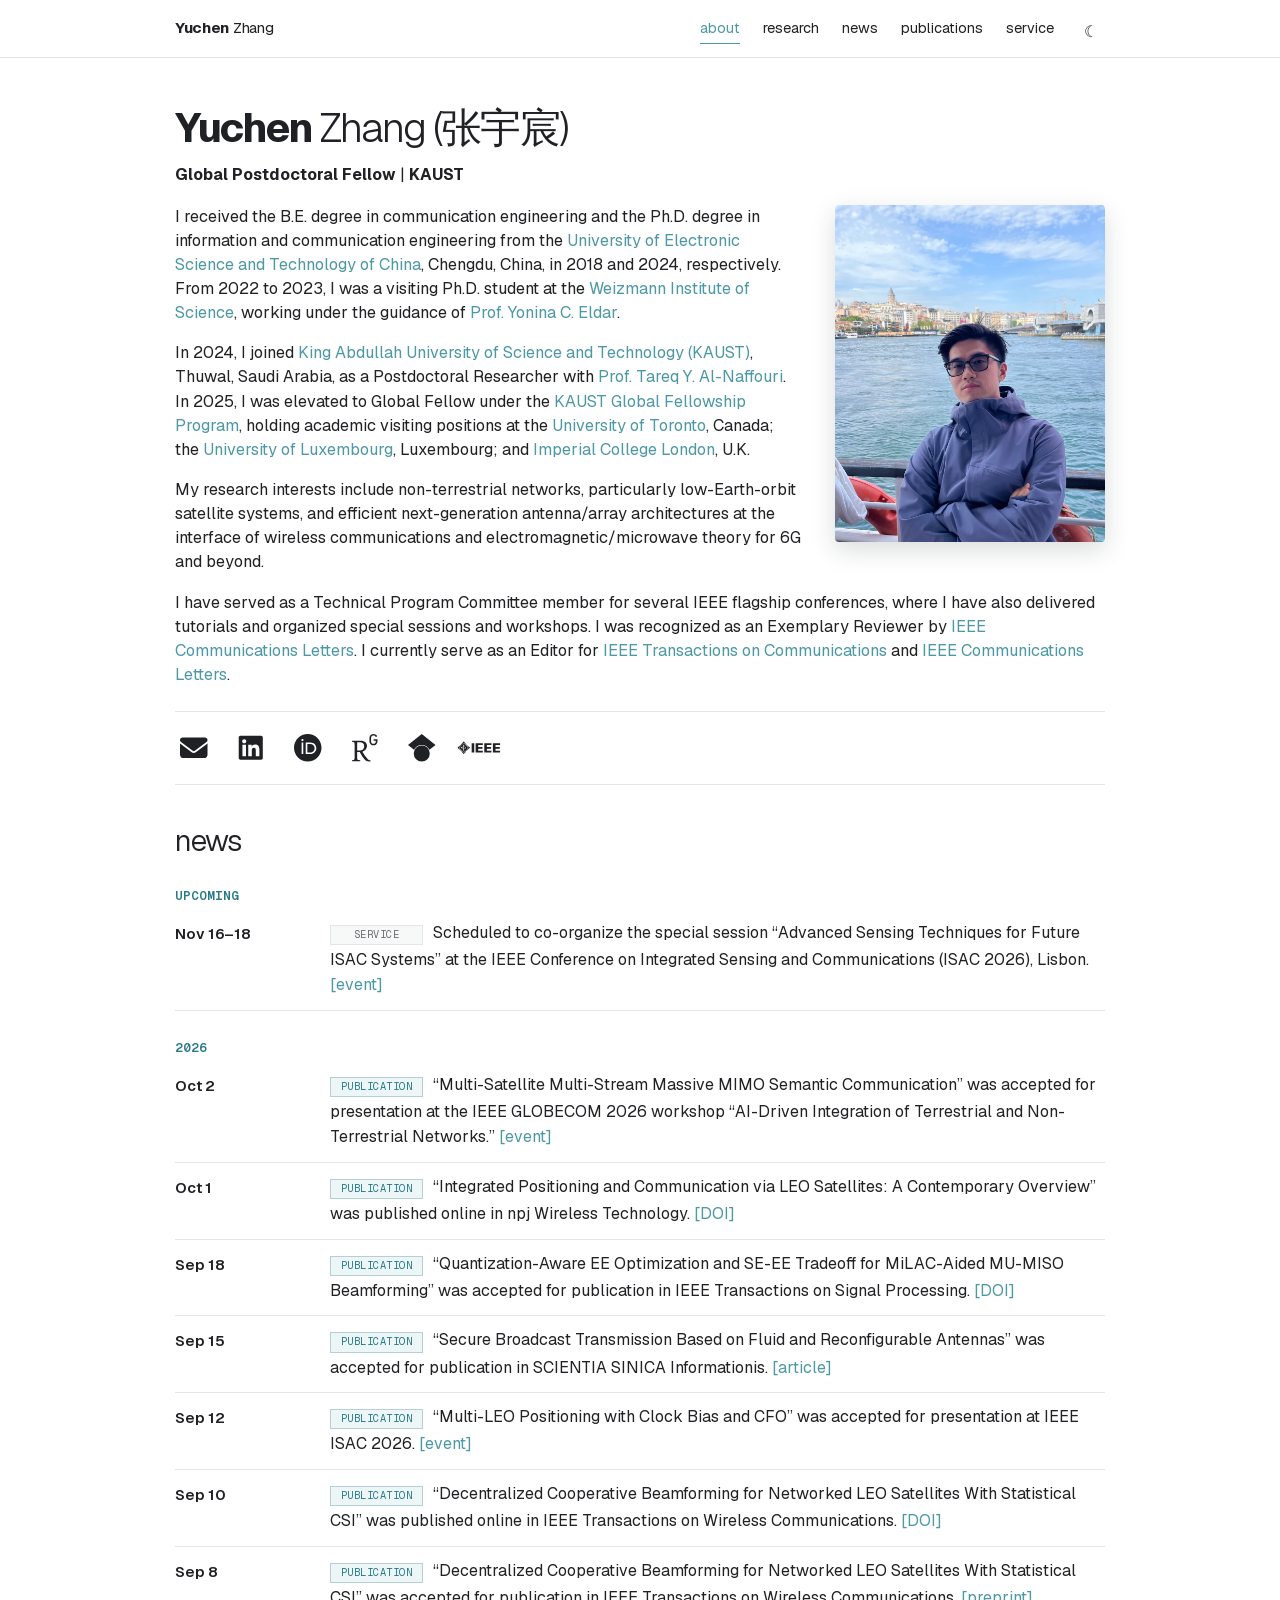
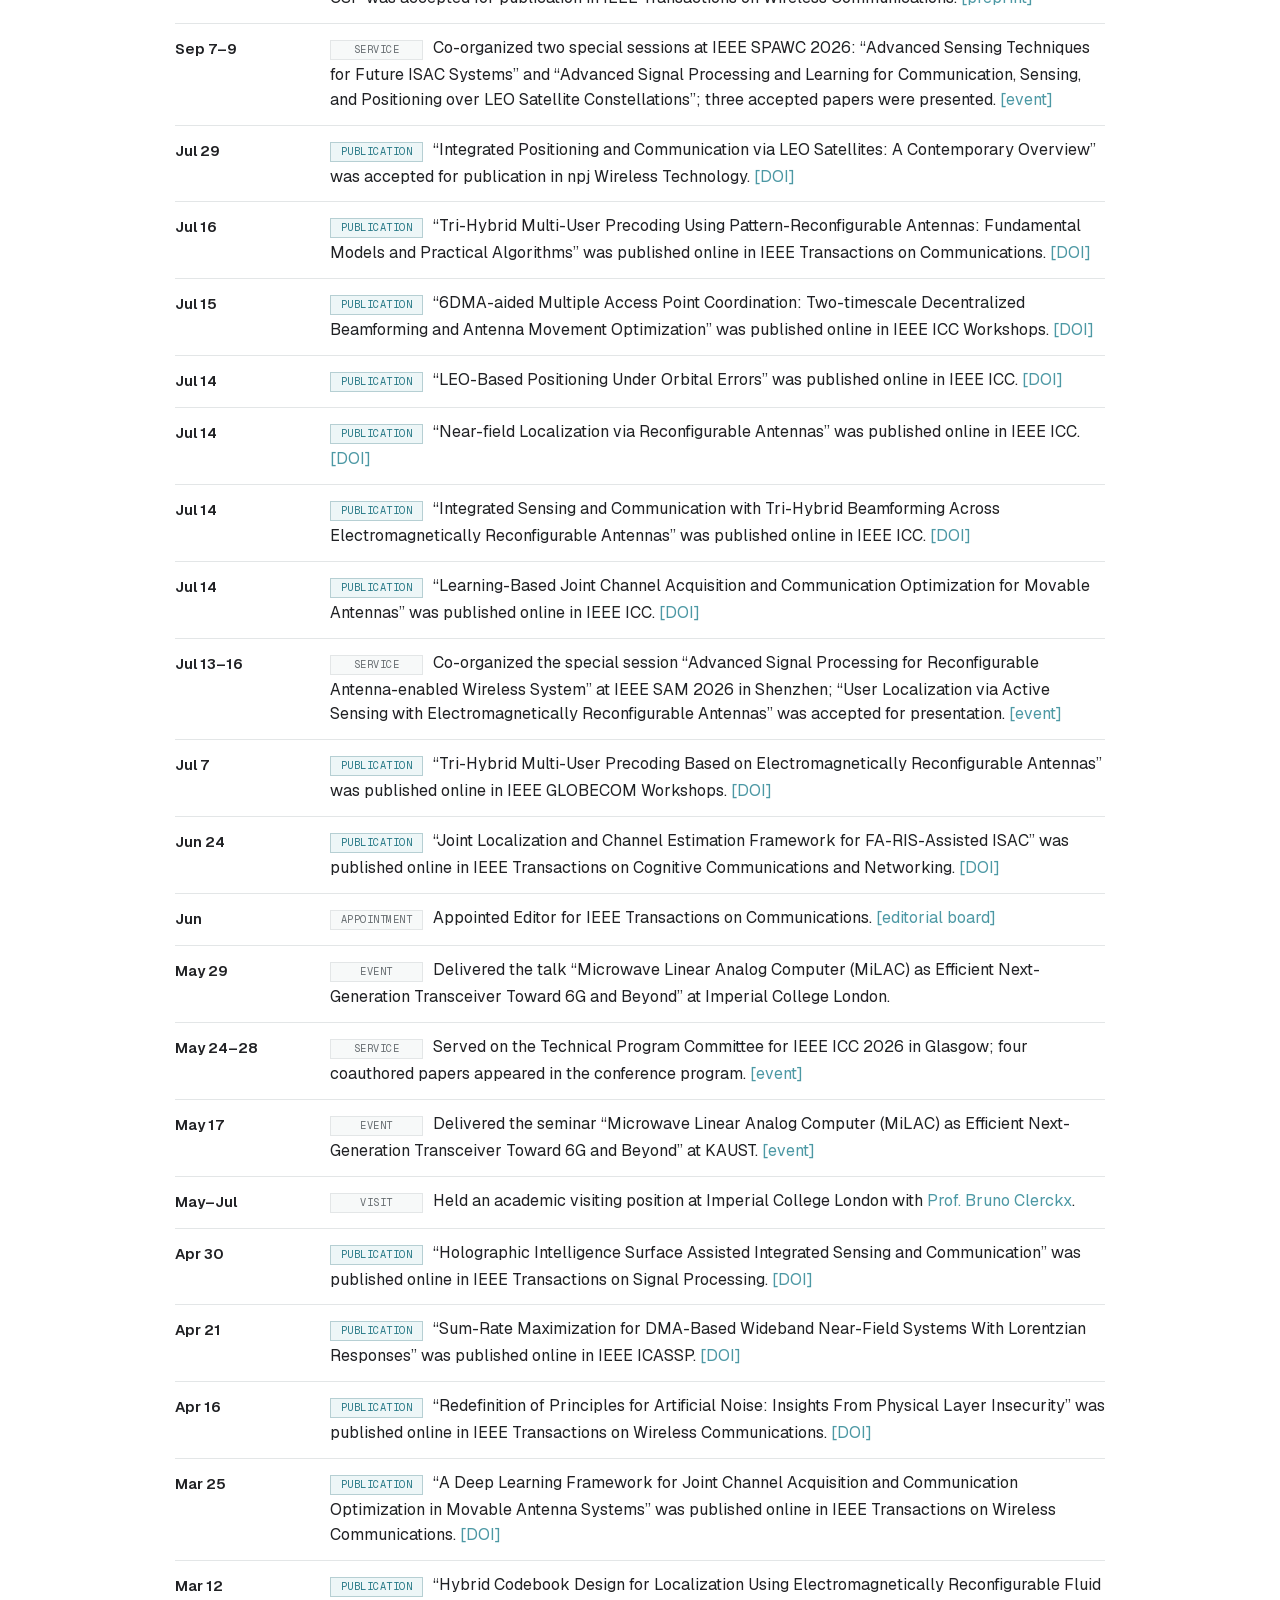
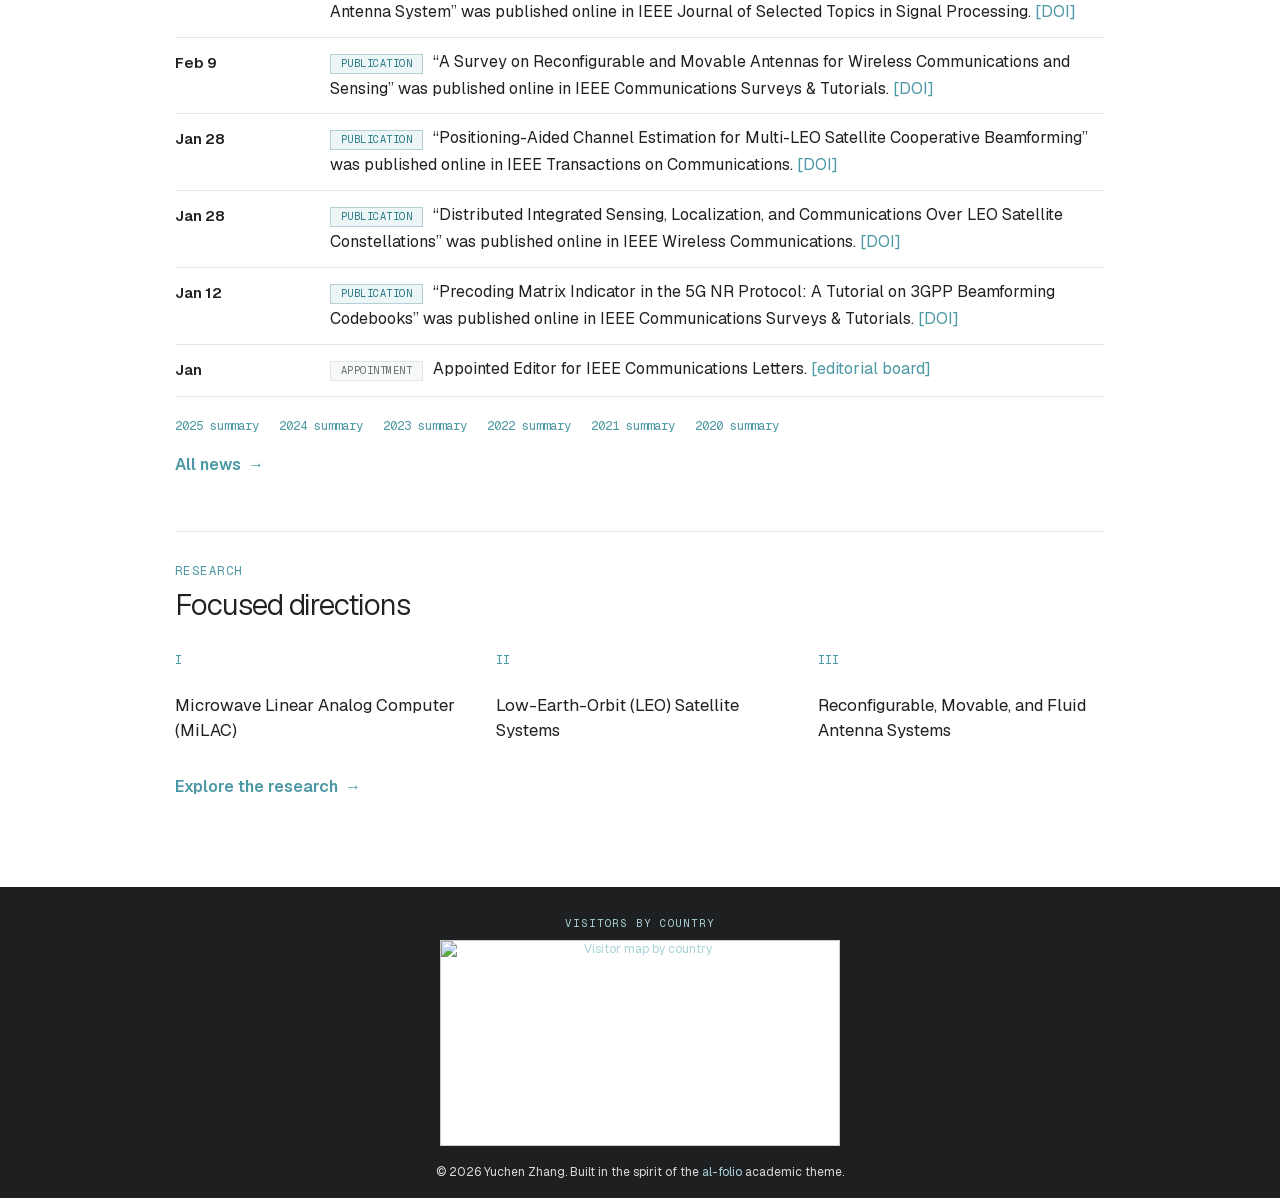
==== commit b65bc2ab: "Add accepted GLOBECOM workshop paper" ====
--- a/index.html
+++ b/index.html
@@ -1 +1 @@
-<!DOCTYPE html><html lang="en"><head><meta charSet="utf-8"/><meta name="viewport" content="width=device-width, initial-scale=1"/><link rel="preload" href="/_next/static/media/797e433ab948586e-s.p.08e28id.o-okb.woff2" as="font" crossorigin="" type="font/woff2"/><link rel="preload" href="/_next/static/media/caa3a2e1cccd8315-s.p.09~u27dqhyhd6.woff2" as="font" crossorigin="" type="font/woff2"/><link rel="preload" as="image" href="/yuchen-zhang-profile.jpg"/><link rel="stylesheet" href="/_next/static/chunks/0np1~k1wzdsu_.css" data-precedence="next"/><link rel="preload" as="script" fetchPriority="low" href="/_next/static/chunks/0_f_kdu4qd4~y.js"/><script src="/_next/static/chunks/0uf4dpb7tz0u6.js" async=""></script><script src="/_next/static/chunks/0kvuyhn34q76u.js" async=""></script><script src="/_next/static/chunks/03kyyixgb~gj~.js" async=""></script><script src="/_next/static/chunks/turbopack-0uydvhexel9~b.js" async=""></script><script src="/_next/static/chunks/0vdz5sqbn0mtc.js" async=""></script><script src="/_next/static/chunks/00dwf3xlex0q5.js" async=""></script><meta name="next-size-adjust" content=""/><title>About | Yuchen Zhang</title><meta name="description" content="Academic website of Yuchen Zhang, KAUST Global Postdoctoral Fellow working on non-terrestrial networks, localization, ISAC, and reconfigurable antennas."/><meta property="og:title" content="About | Yuchen Zhang"/><meta property="og:description" content="Research in LEO satellite systems, integrated sensing and communication, localization, and adaptive antenna architectures."/><meta property="og:image" content="https://sites.openai.com/og-yuchen-zhang.png"/><meta property="og:type" content="website"/><meta name="twitter:card" content="summary_large_image"/><meta name="twitter:title" content="About | Yuchen Zhang"/><meta name="twitter:description" content="Research in LEO satellite systems, integrated sensing and communication, localization, and adaptive antenna architectures."/><meta name="twitter:image" content="https://sites.openai.com/og-yuchen-zhang.png"/><link rel="shortcut icon" href="/yuchen-zhang-tab-icon-v2.png"/><link rel="icon" href="/yuchen-zhang-tab-icon-v2.png" type="image/png" sizes="256x256"/><link rel="apple-touch-icon" href="/yuchen-zhang-tab-icon-v2.png"/><script src="/_next/static/chunks/03~yq9q893hmn.js" noModule=""></script></head><body class="geist_f15bd114-module__7725RG__variable geist_mono_6ed36146-module__KdPPOG__variable"><div hidden=""><!--$--><!--/$--></div><header class="site-header"><nav class="nav-inner" aria-label="Primary navigation"><a class="site-mark" href="/"><strong>Yuchen</strong> Zhang</a><div class="desktop-nav"><a class="nav-link active" href="/">about</a><a class="nav-link" href="/research/">research</a><a class="nav-link" href="/news/">news</a><a class="nav-link" href="/publications/">publications</a><a class="nav-link" href="/service/">service</a><button class="theme-toggle" type="button" aria-label="Switch to dark theme" title="Change theme"><span aria-hidden="true">☾</span></button></div><button class="menu-toggle" type="button" aria-expanded="false" aria-controls="mobile-nav">menu</button><div id="mobile-nav" class="mobile-nav"><a class="nav-link active" href="/">about</a><a class="nav-link" href="/research/">research</a><a class="nav-link" href="/news/">news</a><a class="nav-link" href="/publications/">publications</a><a class="nav-link" href="/service/">service</a><button class="nav-link" type="button">dark theme</button></div></nav><span class="scroll-progress" style="transform:scaleX(0)" aria-hidden="true"></span></header><div class="site-main"><main class="page-shell"><article class="home-page"><header class="profile-header"><h1 class="profile-name"><strong>Yuchen</strong> Zhang <span lang="zh-CN">(张宇宸)</span></h1><p class="profile-role"><strong>Global Postdoctoral Fellow</strong> |<!-- --> <strong>KAUST</strong></p></header><figure class="profile-photo"><img alt="Yuchen Zhang" width="1200" height="1500" decoding="async" data-nimg="1" style="color:transparent" src="/yuchen-zhang-profile.jpg"/></figure><div class="bio-copy"><p>I received the B.E. degree in communication engineering and the Ph.D. degree in information and communication engineering from the<!-- --> <a href="https://en.uestc.edu.cn/" target="_blank" rel="noreferrer">University of Electronic Science and Technology of China</a>, Chengdu, China, in 2018 and 2024, respectively. From 2022 to 2023, I was a visiting Ph.D. student at the<!-- --> <a href="https://www.weizmann.ac.il/pages/" target="_blank" rel="noreferrer">Weizmann Institute of Science</a>, working under the guidance of<!-- --> <a href="https://www.weizmann.ac.il/math/yonina/about-me/yonina-eldar" target="_blank" rel="noreferrer">Prof. Yonina C. Eldar</a>.</p><p>In 2024, I joined<!-- --> <a href="https://www.kaust.edu.sa/" target="_blank" rel="noreferrer">King Abdullah University of Science and Technology (KAUST)</a>, Thuwal, Saudi Arabia, as a Postdoctoral Researcher with<!-- --> <a href="https://cemse.kaust.edu.sa/profiles/tareq-al-naffouri" target="_blank" rel="noreferrer">Prof. Tareq Y. Al-Naffouri</a>. In 2025, I was elevated to Global Fellow under the<!-- --> <a href="https://kgfp.kaust.edu.sa/yuchen-zhang" target="_blank" rel="noreferrer">KAUST Global Fellowship Program</a>, holding academic visiting positions at the<!-- --> <a href="https://www.utoronto.ca/" target="_blank" rel="noreferrer">University of Toronto</a>, Canada; the<!-- --> <a href="https://www.uni.lu/" target="_blank" rel="noreferrer">University of Luxembourg</a>, Luxembourg; and<!-- --> <a href="https://www.imperial.ac.uk/" target="_blank" rel="noreferrer">Imperial College London</a>, U.K.</p><p>My research interests include non-terrestrial networks, particularly low-Earth-orbit satellite systems, and efficient next-generation antenna/array architectures at the interface of wireless communications and electromagnetic/microwave theory for 6G and beyond.</p><p>I have served as a Technical Program Committee member for several IEEE flagship conferences, where I have also delivered tutorials and organized special sessions and workshops. I was recognized as an Exemplary Reviewer by<!-- --> <a href="https://www.comsoc.org/publications/journals/ieee-communications-letters" target="_blank" rel="noreferrer">IEEE Communications Letters</a>. I currently serve as an Editor for<!-- --> <a href="https://www.comsoc.org/publications/journals/ieee-tcom/ieee-transactions-communications-editorial-board" target="_blank" rel="noreferrer">IEEE Transactions on Communications</a> <!-- -->and<!-- --> <a href="https://www.comsoc.org/publications/journals/ieee-comml/ieee-communications-letters-editorial-board" target="_blank" rel="noreferrer">IEEE Communications Letters</a>.</p></div><div class="profile-links" aria-label="Profile links"><a href="mailto:yuchen.zhang@kaust.edu.sa" aria-label="Email Yuchen Zhang" title="Email"><svg stroke="currentColor" fill="currentColor" stroke-width="0" viewBox="0 0 512 512" aria-hidden="true" height="1em" width="1em" xmlns="http://www.w3.org/2000/svg"><path d="M48 64C21.5 64 0 85.5 0 112c0 15.1 7.1 29.3 19.2 38.4L236.8 313.6c11.4 8.5 27 8.5 38.4 0L492.8 150.4c12.1-9.1 19.2-23.3 19.2-38.4c0-26.5-21.5-48-48-48L48 64zM0 176L0 384c0 35.3 28.7 64 64 64l384 0c35.3 0 64-28.7 64-64l0-208L294.4 339.2c-22.8 17.1-54 17.1-76.8 0L0 176z"></path></svg></a><a href="https://www.linkedin.com/in/yuchen-zhang-a0403928b/" target="_blank" rel="noreferrer" aria-label="Yuchen Zhang on LinkedIn" title="LinkedIn"><svg stroke="currentColor" fill="currentColor" stroke-width="0" viewBox="0 0 448 512" aria-hidden="true" height="1em" width="1em" xmlns="http://www.w3.org/2000/svg"><path d="M416 32H31.9C14.3 32 0 46.5 0 64.3v383.4C0 465.5 14.3 480 31.9 480H416c17.6 0 32-14.5 32-32.3V64.3c0-17.8-14.4-32.3-32-32.3zM135.4 416H69V202.2h66.5V416zm-33.2-243c-21.3 0-38.5-17.3-38.5-38.5S80.9 96 102.2 96c21.2 0 38.5 17.3 38.5 38.5 0 21.3-17.2 38.5-38.5 38.5zm282.1 243h-66.4V312c0-24.8-.5-56.7-34.5-56.7-34.6 0-39.9 27-39.9 54.9V416h-66.4V202.2h63.7v29.2h.9c8.9-16.8 30.6-34.5 62.9-34.5 67.2 0 79.7 44.3 79.7 101.9V416z"></path></svg></a><a href="https://orcid.org/0000-0002-3153-4000" target="_blank" rel="noreferrer" aria-label="Yuchen Zhang on ORCID" title="ORCID"><svg stroke="currentColor" fill="currentColor" stroke-width="0" role="img" viewBox="0 0 24 24" aria-hidden="true" height="1em" width="1em" xmlns="http://www.w3.org/2000/svg"><path d="M12 0C5.372 0 0 5.372 0 12s5.372 12 12 12 12-5.372 12-12S18.628 0 12 0zM7.369 4.378c.525 0 .947.431.947.947s-.422.947-.947.947a.95.95 0 0 1-.947-.947c0-.525.422-.947.947-.947zm-.722 3.038h1.444v10.041H6.647V7.416zm3.562 0h3.9c3.712 0 5.344 2.653 5.344 5.025 0 2.578-2.016 5.025-5.325 5.025h-3.919V7.416zm1.444 1.303v7.444h2.297c3.272 0 4.022-2.484 4.022-3.722 0-2.016-1.284-3.722-4.097-3.722h-2.222z"></path></svg></a><a href="https://www.researchgate.net/profile/Yuchen-Zhang-76" target="_blank" rel="noreferrer" aria-label="Yuchen Zhang on ResearchGate" title="ResearchGate"><svg stroke="currentColor" fill="currentColor" stroke-width="0" role="img" viewBox="0 0 24 24" aria-hidden="true" height="1em" width="1em" xmlns="http://www.w3.org/2000/svg"><path d="M19.586 0c-.818 0-1.508.19-2.073.565-.563.377-.97.936-1.213 1.68a3.193 3.193 0 0 0-.112.437 8.365 8.365 0 0 0-.078.53 9 9 0 0 0-.05.727c-.01.282-.013.621-.013 1.016a31.121 31.123 0 0 0 .014 1.017 9 9 0 0 0 .05.727 7.946 7.946 0 0 0 .077.53h-.005a3.334 3.334 0 0 0 .113.438c.245.743.65 1.303 1.214 1.68.565.376 1.256.564 2.075.564.8 0 1.536-.213 2.105-.603.57-.39.94-.916 1.175-1.65.076-.235.135-.558.177-.93a10.9 10.9 0 0 0 .043-1.207v-.82c0-.095-.047-.142-.14-.142h-3.064c-.094 0-.14.047-.14.141v.956c0 .094.046.14.14.14h1.666c.056 0 .084.03.084.086 0 .36 0 .62-.036.865-.038.244-.1.447-.147.606-.108.385-.348.664-.638.876-.29.212-.738.35-1.227.35-.545 0-.901-.15-1.21-.353-.306-.203-.517-.454-.67-.915a3.136 3.136 0 0 1-.147-.762 17.366 17.367 0 0 1-.034-.656c-.01-.26-.014-.572-.014-.939a26.401 26.403 0 0 1 .014-.938 15.821 15.822 0 0 1 .035-.656 3.19 3.19 0 0 1 .148-.76 1.89 1.89 0 0 1 .742-1.01c.344-.244.593-.352 1.137-.352.508 0 .815.096 1.144.303.33.207.528.492.764.925.047.094.111.118.198.07l1.044-.43c.075-.048.09-.115.042-.199a3.549 3.549 0 0 0-.466-.742 3 3 0 0 0-.679-.607 3.313 3.313 0 0 0-.903-.41A4.068 4.068 0 0 0 19.586 0zM8.217 5.836c-1.69 0-3.036.086-4.297.086-1.146 0-2.291 0-3.007-.029v.831l1.088.2c.744.144 1.174.488 1.174 2.264v11.288c0 1.777-.43 2.12-1.174 2.263l-1.088.2v.832c.773-.029 2.12-.086 3.465-.086 1.29 0 2.951.057 3.667.086v-.831l-1.49-.2c-.773-.115-1.174-.487-1.174-2.264v-4.784c.688.057 1.29.057 2.206.057 1.748 3.123 3.41 5.472 4.355 6.56.86 1.032 2.177 1.691 3.839 1.691.487 0 1.003-.086 1.318-.23v-.744c-1.031 0-2.063-.716-2.808-1.518-1.26-1.376-2.95-3.582-4.355-6.074 2.32-.545 4.04-2.722 4.04-4.9 0-3.208-2.492-4.698-5.758-4.698zm-.515 1.29c2.406 0 3.839 1.26 3.839 3.552 0 2.263-1.547 3.782-4.097 3.782-.974 0-1.404-.03-2.063-.086v-7.19c.66-.059 1.547-.059 2.32-.059z"></path></svg></a><a href="https://scholar.google.com/citations?user=8_T1BgEAAAAJ&amp;hl=en" target="_blank" rel="noreferrer" aria-label="Yuchen Zhang on Google Scholar" title="Google Scholar"><svg stroke="currentColor" fill="currentColor" stroke-width="0" role="img" viewBox="0 0 24 24" aria-hidden="true" height="1em" width="1em" xmlns="http://www.w3.org/2000/svg"><path d="M5.242 13.769L0 9.5 12 0l12 9.5-5.242 4.269C17.548 11.249 14.978 9.5 12 9.5c-2.977 0-5.548 1.748-6.758 4.269zM12 10a7 7 0 1 0 0 14 7 7 0 0 0 0-14z"></path></svg></a><a href="https://ieeexplore.ieee.org/author/37089217442" target="_blank" rel="noreferrer" aria-label="Yuchen Zhang on IEEE Xplore" title="IEEE Xplore"><svg stroke="currentColor" fill="currentColor" stroke-width="0" role="img" viewBox="0 0 24 24" class="ieee-profile-icon" aria-hidden="true" height="1em" width="1em" xmlns="http://www.w3.org/2000/svg"><path d="M4.74 14.973h-.05v-.064h.04c.022 0 .051.002.051.03 0 .028-.015.034-.04.034zm.101-.03c0-.06-.04-.079-.109-.079h-.099v.265h.057v-.111h.027l.061.111h.068l-.069-.116c.036-.003.064-.02.064-.07zm-.11.243c-.098 0-.176-.076-.176-.19 0-.113.078-.188.176-.188.095 0 .177.075.177.188 0 .114-.082.19-.177.19zm-.247-.19c0 .156.116.247.247.247.13 0 .247-.09.247-.247a.238.238 0 0 0-.247-.246.239.239 0 0 0-.247.246zM3.35 12.61c-.02.374-.025.72-.052 1.096.148.013.315.026.473.003l-.047-1.046-.009-.05c-.12.005-.234.01-.365-.003zm-.926-1.051c-.182.091-.45.23-.421.48.04.136.187.224.304.28.647.286 1.506.295 2.19.083.168-.065.395-.16.426-.366-.002-.171-.183-.279-.313-.344v-.008a.575.575 0 0 1 .144-.039v-.004c-.228-.041-.45-.101-.671-.16.043.097.073.2.109.301.067-.021.135-.038.207-.047.117.045.284.11.3.256.014.137-.136.204-.23.26-.501.181-1.065.2-1.588.06-.144-.045-.353-.103-.37-.287.102-.242.367-.292.588-.351-.114-.073-.23-.138-.34-.22-.119.007-.227.059-.335.106zm1.107-1.46l-.064.208-.326.932c.082.008.183 0 .263.008v.008l-.048 1.054.008.01c.104.01.234.016.34-.002V12.3l-.042-1.022.006-.035.286-.004a46.727 46.727 0 0 1-.414-1.14zm-.15-.469c.239-.163.453.065.639.195.717.578 1.393 1.238 1.909 1.984.065.096.094.246.036.355-.134.223-.314.426-.485.633v.011c-.426.454-.876.92-1.363 1.305-.237.144-.455.46-.761.264a11.007 11.007 0 0 1-1.927-1.82c-.096-.149-.246-.271-.312-.44-.093-.23.112-.394.229-.566.576-.71 1.291-1.407 2.034-1.92zm.6-.678l-.266-.376c-.032-.02-.073-.052-.108-.062-.079-.034-.163.007-.227.056l-.48.624c-.769.953-1.68 1.843-2.673 2.525-.079.061-.195.121-.22.222-.026.091.022.166.078.223a13.061 13.061 0 0 1 2.234 1.94c.12.127.217.252.335.37.198.265.43.53.613.813.057.06.066.158.156.187.07.024.156.04.223 0l.066-.067a13.269 13.269 0 0 1 3.034-3.06c.117-.103.34-.142.343-.336a.308.308 0 0 0-.137-.226l-.02-.003c-.6-.408-1.159-.87-1.686-1.394l-.582-.609a16.595 16.595 0 0 1-.684-.827zm.039.672c.206.157.42.336.61.518l.034.02a10.122 10.122 0 0 1 1.405 1.592c.065.1.122.212.086.343-.133.332-.403.597-.639.887-.51.55-1.05 1.081-1.652 1.506-.122.086-.287.166-.433.097-.444-.232-.818-.613-1.207-.96-.45-.417-.902-.904-1.244-1.413a.417.417 0 0 1-.064-.253c.044-.176.165-.32.279-.469.403-.514.897-1.002 1.397-1.447.011-.012.032-.036.05-.047.215-.186.428-.35.652-.511.234-.182.529-.031.726.137zm15.942-.197H24v1.028h-2.569v1.094h2.364v1.028H21.43V13.7H24v1.028h-4.038zm-4.859 0h4.037v1.028h-2.57v1.094h2.363v1.028H16.57V13.7h2.569v1.028h-4.037zm-4.86 0h4.037v1.028h-2.57v1.094h2.365v1.028H11.71V13.7h2.57v1.028h-4.038zm-2.24 0h1.469v5.301H8.004Z"></path></svg></a></div><section class="section-block" aria-labelledby="news-heading"><h2 id="news-heading">news</h2><div class="news-home-group"><h3>Upcoming</h3><div class="news-table"><div class="news-row"><time dateTime="2026-11-16">Nov 16–18</time><p><span class="news-kind news-kind-service">service</span>Scheduled to co-organize the special session “Advanced Sensing Techniques for Future ISAC Systems” at the IEEE Conference on Integrated Sensing and Communications (ISAC 2026), Lisbon.<!-- --> <a href="https://isac2026.isac-ieee.org/" target="_blank" rel="noreferrer">[<!-- -->event<!-- -->]</a></p></div></div></div><div class="news-home-group"><h3>2026</h3><div class="news-table"><div class="news-row"><time dateTime="2026-10-01">Oct 1</time><p><span class="news-kind news-kind-publication">publication</span>“Integrated Positioning and Communication via LEO Satellites: A Contemporary Overview” was published online in npj Wireless Technology.<!-- --> <a href="https://doi.org/10.1038/s44459-026-00087-2" target="_blank" rel="noreferrer">[<!-- -->DOI<!-- -->]</a></p></div><div class="news-row"><time dateTime="2026-09-18">Sep 18</time><p><span class="news-kind news-kind-publication">publication</span>“Quantization-Aware EE Optimization and SE-EE Tradeoff for MiLAC-Aided MU-MISO Beamforming” was accepted for publication in IEEE Transactions on Signal Processing.<!-- --> <a href="https://doi.org/10.1109/TSP.2026.3736279" target="_blank" rel="noreferrer">[<!-- -->DOI<!-- -->]</a></p></div><div class="news-row"><time dateTime="2026-09-15">Sep 15</time><p><span class="news-kind news-kind-publication">publication</span>“Secure Broadcast Transmission Based on Fluid and Reconfigurable Antennas” was accepted for publication in SCIENTIA SINICA Informationis.<!-- --> <a href="https://www.sciengine.com/SSI/doi/10.1360/SSI-2026-0194" target="_blank" rel="noreferrer">[<!-- -->article<!-- -->]</a></p></div><div class="news-row"><time dateTime="2026-09-12">Sep 12</time><p><span class="news-kind news-kind-publication">publication</span>“Multi-LEO Positioning with Clock Bias and CFO” was accepted for presentation at IEEE ISAC 2026.<!-- --> <a href="https://isac2026.isac-ieee.org/" target="_blank" rel="noreferrer">[<!-- -->event<!-- -->]</a></p></div><div class="news-row"><time dateTime="2026-09-10">Sep 10</time><p><span class="news-kind news-kind-publication">publication</span>“Decentralized Cooperative Beamforming for Networked LEO Satellites With Statistical CSI” was published online in IEEE Transactions on Wireless Communications.<!-- --> <a href="https://doi.org/10.1109/TWC.2026.3732501" target="_blank" rel="noreferrer">[<!-- -->DOI<!-- -->]</a></p></div><div class="news-row"><time dateTime="2026-09-08">Sep 8</time><p><span class="news-kind news-kind-publication">publication</span>“Decentralized Cooperative Beamforming for Networked LEO Satellites With Statistical CSI” was accepted for publication in IEEE Transactions on Wireless Communications.<!-- --> <a href="https://arxiv.org/abs/2512.18890" target="_blank" rel="noreferrer">[<!-- -->preprint<!-- -->]</a></p></div><div class="news-row"><time dateTime="2026-09-07">Sep 7–9</time><p><span class="news-kind news-kind-service">service</span>Co-organized two special sessions at IEEE SPAWC 2026: “Advanced Sensing Techniques for Future ISAC Systems” and “Advanced Signal Processing and Learning for Communication, Sensing, and Positioning over LEO Satellite Constellations”; three accepted papers were presented.<!-- --> <a href="https://2026.ieeespawc.org/" target="_blank" rel="noreferrer">[<!-- -->event<!-- -->]</a></p></div><div class="news-row"><time dateTime="2026-07-29">Jul 29</time><p><span class="news-kind news-kind-publication">publication</span>“Integrated Positioning and Communication via LEO Satellites: A Contemporary Overview” was accepted for publication in npj Wireless Technology.<!-- --> <a href="https://doi.org/10.1038/s44459-026-00087-2" target="_blank" rel="noreferrer">[<!-- -->DOI<!-- -->]</a></p></div><div class="news-row"><time dateTime="2026-07-16">Jul 16</time><p><span class="news-kind news-kind-publication">publication</span>“Tri-Hybrid Multi-User Precoding Using Pattern-Reconfigurable Antennas: Fundamental Models and Practical Algorithms” was published online in IEEE Transactions on Communications.<!-- --> <a href="https://doi.org/10.1109/tcomm.2026.3714350" target="_blank" rel="noreferrer">[<!-- -->DOI<!-- -->]</a></p></div><div class="news-row"><time dateTime="2026-07-15">Jul 15</time><p><span class="news-kind news-kind-publication">publication</span>“6DMA-aided Multiple Access Point Coordination: Two-timescale Decentralized Beamforming and Antenna Movement Optimization” was published online in IEEE ICC Workshops.<!-- --> <a href="https://doi.org/10.1109/iccworkshops63917.2026.11586642" target="_blank" rel="noreferrer">[<!-- -->DOI<!-- -->]</a></p></div><div class="news-row"><time dateTime="2026-07-14">Jul 14</time><p><span class="news-kind news-kind-publication">publication</span>“LEO-Based Positioning Under Orbital Errors” was published online in IEEE ICC.<!-- --> <a href="https://doi.org/10.1109/icc59461.2026.11587810" target="_blank" rel="noreferrer">[<!-- -->DOI<!-- -->]</a></p></div><div class="news-row"><time dateTime="2026-07-14">Jul 14</time><p><span class="news-kind news-kind-publication">publication</span>“Near-field Localization via Reconfigurable Antennas” was published online in IEEE ICC.<!-- --> <a href="https://doi.org/10.1109/icc59461.2026.11588014" target="_blank" rel="noreferrer">[<!-- -->DOI<!-- -->]</a></p></div><div class="news-row"><time dateTime="2026-07-14">Jul 14</time><p><span class="news-kind news-kind-publication">publication</span>“Integrated Sensing and Communication with Tri-Hybrid Beamforming Across Electromagnetically Reconfigurable Antennas” was published online in IEEE ICC.<!-- --> <a href="https://doi.org/10.1109/icc59461.2026.11587744" target="_blank" rel="noreferrer">[<!-- -->DOI<!-- -->]</a></p></div><div class="news-row"><time dateTime="2026-07-14">Jul 14</time><p><span class="news-kind news-kind-publication">publication</span>“Learning-Based Joint Channel Acquisition and Communication Optimization for Movable Antennas” was published online in IEEE ICC.<!-- --> <a href="https://doi.org/10.1109/icc59461.2026.11587489" target="_blank" rel="noreferrer">[<!-- -->DOI<!-- -->]</a></p></div><div class="news-row"><time dateTime="2026-07-13">Jul 13–16</time><p><span class="news-kind news-kind-service">service</span>Co-organized the special session “Advanced Signal Processing for Reconfigurable Antenna-enabled Wireless System” at IEEE SAM 2026 in Shenzhen; “User Localization via Active Sensing with Electromagnetically Reconfigurable Antennas” was accepted for presentation.<!-- --> <a href="https://signalprocessingsociety.org/events/2026-ieee-sensor-array-and-multichannel-signal-processing-workshop-sam" target="_blank" rel="noreferrer">[<!-- -->event<!-- -->]</a></p></div><div class="news-row"><time dateTime="2026-07-07">Jul 7</time><p><span class="news-kind news-kind-publication">publication</span>“Tri-Hybrid Multi-User Precoding Based on Electromagnetically Reconfigurable Antennas” was published online in IEEE GLOBECOM Workshops.<!-- --> <a href="https://doi.org/10.1109/gcwkshps68340.2025.11591101" target="_blank" rel="noreferrer">[<!-- -->DOI<!-- -->]</a></p></div><div class="news-row"><time dateTime="2026-06-24">Jun 24</time><p><span class="news-kind news-kind-publication">publication</span>“Joint Localization and Channel Estimation Framework for FA-RIS-Assisted ISAC” was published online in IEEE Transactions on Cognitive Communications and Networking.<!-- --> <a href="https://doi.org/10.1109/tccn.2026.3706716" target="_blank" rel="noreferrer">[<!-- -->DOI<!-- -->]</a></p></div><div class="news-row"><time dateTime="2026-06-01">Jun</time><p><span class="news-kind news-kind-appointment">appointment</span>Appointed Editor for IEEE Transactions on Communications.<!-- --> <a href="https://www.comsoc.org/publications/journals/ieee-tcom/ieee-transactions-communications-editorial-board" target="_blank" rel="noreferrer">[<!-- -->editorial board<!-- -->]</a></p></div><div class="news-row"><time dateTime="2026-05-29">May 29</time><p><span class="news-kind news-kind-event">event</span>Delivered the talk “Microwave Linear Analog Computer (MiLAC) as Efficient Next-Generation Transceiver Toward 6G and Beyond” at Imperial College London.<!-- --> </p></div><div class="news-row"><time dateTime="2026-05-24">May 24–28</time><p><span class="news-kind news-kind-service">service</span>Served on the Technical Program Committee for IEEE ICC 2026 in Glasgow; four coauthored papers appeared in the conference program.<!-- --> <a href="https://icc2026.ieee-icc.org/" target="_blank" rel="noreferrer">[<!-- -->event<!-- -->]</a></p></div><div class="news-row"><time dateTime="2026-05-17">May 17</time><p><span class="news-kind news-kind-event">event</span>Delivered the seminar “Microwave Linear Analog Computer (MiLAC) as Efficient Next-Generation Transceiver Toward 6G and Beyond” at KAUST.<!-- --> <a href="https://cemse.kaust.edu.sa/events/by-type/seminar/2026/05/17/microwave-linear-analog-computer-milac-efficient-next-generation" target="_blank" rel="noreferrer">[<!-- -->event<!-- -->]</a></p></div><div class="news-row"><time dateTime="2026-05-01">May–Jul</time><p><span class="news-kind news-kind-visit">visit</span>Held an academic visiting position at Imperial College London with <a href="https://profiles.imperial.ac.uk/b.clerckx" target="_blank" rel="noreferrer">Prof. Bruno Clerckx</a>.<!-- --> </p></div><div class="news-row"><time dateTime="2026-04-30">Apr 30</time><p><span class="news-kind news-kind-publication">publication</span>“Holographic Intelligence Surface Assisted Integrated Sensing and Communication” was published online in IEEE Transactions on Signal Processing.<!-- --> <a href="https://doi.org/10.1109/tsp.2026.3689152" target="_blank" rel="noreferrer">[<!-- -->DOI<!-- -->]</a></p></div><div class="news-row"><time dateTime="2026-04-21">Apr 21</time><p><span class="news-kind news-kind-publication">publication</span>“Sum-Rate Maximization for DMA-Based Wideband Near-Field Systems With Lorentzian Responses” was published online in IEEE ICASSP.<!-- --> <a href="https://doi.org/10.1109/icassp55912.2026.11463838" target="_blank" rel="noreferrer">[<!-- -->DOI<!-- -->]</a></p></div><div class="news-row"><time dateTime="2026-04-16">Apr 16</time><p><span class="news-kind news-kind-publication">publication</span>“Redefinition of Principles for Artificial Noise: Insights From Physical Layer Insecurity” was published online in IEEE Transactions on Wireless Communications.<!-- --> <a href="https://doi.org/10.1109/twc.2026.3681901" target="_blank" rel="noreferrer">[<!-- -->DOI<!-- -->]</a></p></div><div class="news-row"><time dateTime="2026-03-25">Mar 25</time><p><span class="news-kind news-kind-publication">publication</span>“A Deep Learning Framework for Joint Channel Acquisition and Communication Optimization in Movable Antenna Systems” was published online in IEEE Transactions on Wireless Communications.<!-- --> <a href="https://doi.org/10.1109/twc.2026.3671979" target="_blank" rel="noreferrer">[<!-- -->DOI<!-- -->]</a></p></div><div class="news-row"><time dateTime="2026-03-12">Mar 12</time><p><span class="news-kind news-kind-publication">publication</span>“Hybrid Codebook Design for Localization Using Electromagnetically Reconfigurable Fluid Antenna System” was published online in IEEE Journal of Selected Topics in Signal Processing.<!-- --> <a href="https://doi.org/10.1109/jstsp.2026.3673038" target="_blank" rel="noreferrer">[<!-- -->DOI<!-- -->]</a></p></div><div class="news-row"><time dateTime="2026-02-09">Feb 9</time><p><span class="news-kind news-kind-publication">publication</span>“A Survey on Reconfigurable and Movable Antennas for Wireless Communications and Sensing” was published online in IEEE Communications Surveys &amp; Tutorials.<!-- --> <a href="https://doi.org/10.1109/comst.2026.3663021" target="_blank" rel="noreferrer">[<!-- -->DOI<!-- -->]</a></p></div><div class="news-row"><time dateTime="2026-01-28">Jan 28</time><p><span class="news-kind news-kind-publication">publication</span>“Positioning-Aided Channel Estimation for Multi-LEO Satellite Cooperative Beamforming” was published online in IEEE Transactions on Communications.<!-- --> <a href="https://doi.org/10.1109/tcomm.2026.3658404" target="_blank" rel="noreferrer">[<!-- -->DOI<!-- -->]</a></p></div><div class="news-row"><time dateTime="2026-01-28">Jan 28</time><p><span class="news-kind news-kind-publication">publication</span>“Distributed Integrated Sensing, Localization, and Communications Over LEO Satellite Constellations” was published online in IEEE Wireless Communications.<!-- --> <a href="https://doi.org/10.1109/mwc.2026.3653839" target="_blank" rel="noreferrer">[<!-- -->DOI<!-- -->]</a></p></div><div class="news-row"><time dateTime="2026-01-12">Jan 12</time><p><span class="news-kind news-kind-publication">publication</span>“Precoding Matrix Indicator in the 5G NR Protocol: A Tutorial on 3GPP Beamforming Codebooks” was published online in IEEE Communications Surveys &amp; Tutorials.<!-- --> <a href="https://doi.org/10.1109/comst.2026.3653568" target="_blank" rel="noreferrer">[<!-- -->DOI<!-- -->]</a></p></div><div class="news-row"><time dateTime="2026-01-01">Jan</time><p><span class="news-kind news-kind-appointment">appointment</span>Appointed Editor for IEEE Communications Letters.<!-- --> <a href="https://www.comsoc.org/publications/journals/ieee-comml/ieee-communications-letters-editorial-board" target="_blank" rel="noreferrer">[<!-- -->editorial board<!-- -->]</a></p></div></div></div><div class="news-year-links" aria-label="Earlier news"><a href="/news/#year-2025">2025<!-- --> summary</a><a href="/news/#year-2024">2024<!-- --> summary</a><a href="/news/#year-2023">2023<!-- --> summary</a><a href="/news/#year-2022">2022<!-- --> summary</a><a href="/news/#year-2021">2021<!-- --> summary</a><a href="/news/#year-2020">2020<!-- --> summary</a></div><a class="text-link news-all-link" href="/news/">All news <span aria-hidden="true">→</span></a></section><section class="section-block research-overview" aria-labelledby="research-heading"><div><p class="eyebrow">Research</p><h2 id="research-heading">Focused directions</h2></div><div class="research-list"><div><span>I</span><h3>Microwave Linear Analog Computer (MiLAC)</h3></div><div><span>II</span><h3>Low-Earth-Orbit (LEO) Satellite Systems</h3></div><div><span>III</span><h3>Reconfigurable, Movable, and Fluid Antenna Systems</h3></div></div><a class="text-link" href="/research/">Explore the research <span aria-hidden="true">→</span></a></section></article></main><!--$--><!--/$--></div><footer class="site-footer"><div class="visitor-counter"><span>Visitors by country</span><a href="https://info.flagcounter.com/TmaU" target="_blank" rel="noreferrer" aria-label="View visitor statistics by country"><img alt="Visitor map by country" referrerPolicy="no-referrer-when-downgrade" loading="lazy" width="400" height="205" decoding="async" data-nimg="1" style="color:transparent" src="https://s01.flagcounter.com/map/TmaU/size_s/txt_000000/border_CCCCCC/pageviews_0/viewers_0/flags_0/"/></a></div><p class="footer-credit">© 2026 Yuchen Zhang. Built in the spirit of the<!-- --> <a href="https://github.com/alshedivat/al-folio" target="_blank" rel="noreferrer">al-folio</a> <!-- -->academic theme.</p></footer><script src="/_next/static/chunks/0_f_kdu4qd4~y.js" id="_R_" async=""></script><script>(self.__next_f=self.__next_f||[]).push([0])</script><script>self.__next_f.push([1,"1:\"$Sreact.fragment\"\n2:I[42364,[\"/_next/static/chunks/0vdz5sqbn0mtc.js\",\"/_next/static/chunks/00dwf3xlex0q5.js\"],\"SiteChrome\"]\n3:I[22378,[\"/_next/static/chunks/0vdz5sqbn0mtc.js\",\"/_next/static/chunks/00dwf3xlex0q5.js\"],\"default\"]\n4:I[99582,[\"/_next/static/chunks/0vdz5sqbn0mtc.js\",\"/_next/static/chunks/00dwf3xlex0q5.js\"],\"default\"]\n5:I[98127,[\"/_next/static/chunks/0vdz5sqbn0mtc.js\",\"/_next/static/chunks/00dwf3xlex0q5.js\"],\"Image\"]\nf:I[95394,[\"/_next/static/chunks/0vdz5sqbn0mtc.js\",\"/_next/static/chunks/00dwf3xlex0q5.js\"],\"default\",1]\n:HL[\"/_next/static/chunks/0np1~k1wzdsu_.css\",\"style\"]\n:HL[\"/_next/static/media/797e433ab948586e-s.p.08e28id.o-okb.woff2\",\"font\",{\"crossOrigin\":\"\",\"type\":\"font/woff2\"}]\n:HL[\"/_next/static/media/caa3a2e1cccd8315-s.p.09~u27dqhyhd6.woff2\",\"font\",{\"crossOrigin\":\"\",\"type\":\"font/woff2\"}]\n"])</script><script>self.__next_f.push([1,"0:{\"P\":null,\"c\":[\"\",\"\"],\"q\":\"\",\"i\":false,\"f\":[[[\"\",{\"children\":[\"__PAGE__\",{}]},\"$undefined\",\"$undefined\",16],[[\"$\",\"$1\",\"c\",{\"children\":[[[\"$\",\"link\",\"0\",{\"rel\":\"stylesheet\",\"href\":\"/_next/static/chunks/0np1~k1wzdsu_.css\",\"precedence\":\"next\",\"crossOrigin\":\"$undefined\",\"nonce\":\"$undefined\"}],[\"$\",\"script\",\"script-0\",{\"src\":\"/_next/static/chunks/0vdz5sqbn0mtc.js\",\"async\":true,\"nonce\":\"$undefined\"}],[\"$\",\"script\",\"script-1\",{\"src\":\"/_next/static/chunks/00dwf3xlex0q5.js\",\"async\":true,\"nonce\":\"$undefined\"}]],[\"$\",\"html\",null,{\"lang\":\"en\",\"suppressHydrationWarning\":true,\"children\":[\"$\",\"body\",null,{\"className\":\"geist_f15bd114-module__7725RG__variable geist_mono_6ed36146-module__KdPPOG__variable\",\"children\":[\"$\",\"$L2\",null,{\"children\":[\"$\",\"$L3\",null,{\"parallelRouterKey\":\"children\",\"error\":\"$undefined\",\"errorStyles\":\"$undefined\",\"errorScripts\":\"$undefined\",\"template\":[\"$\",\"$L4\",null,{}],\"templateStyles\":\"$undefined\",\"templateScripts\":\"$undefined\",\"notFound\":[[[\"$\",\"title\",null,{\"children\":\"404: This page could not be found.\"}],[\"$\",\"div\",null,{\"style\":{\"fontFamily\":\"system-ui,\\\"Segoe UI\\\",Roboto,Helvetica,Arial,sans-serif,\\\"Apple Color Emoji\\\",\\\"Segoe UI Emoji\\\"\",\"height\":\"100vh\",\"textAlign\":\"center\",\"display\":\"flex\",\"flexDirection\":\"column\",\"alignItems\":\"center\",\"justifyContent\":\"center\"},\"children\":[\"$\",\"div\",null,{\"children\":[[\"$\",\"style\",null,{\"dangerouslySetInnerHTML\":{\"__html\":\"body{color:#000;background:#fff;margin:0}.next-error-h1{border-right:1px solid rgba(0,0,0,.3)}@media (prefers-color-scheme:dark){body{color:#fff;background:#000}.next-error-h1{border-right:1px solid rgba(255,255,255,.3)}}\"}}],[\"$\",\"h1\",null,{\"className\":\"next-error-h1\",\"style\":{\"display\":\"inline-block\",\"margin\":\"0 20px 0 0\",\"padding\":\"0 23px 0 0\",\"fontSize\":24,\"fontWeight\":500,\"verticalAlign\":\"top\",\"lineHeight\":\"49px\"},\"children\":404}],[\"$\",\"div\",null,{\"style\":{\"display\":\"inline-block\"},\"children\":[\"$\",\"h2\",null,{\"style\":{\"fontSize\":14,\"fontWeight\":400,\"lineHeight\":\"49px\",\"margin\":0},\"children\":\"This page could not be found.\"}]}]]}]}]],[]],\"forbidden\":\"$undefined\",\"unauthorized\":\"$undefined\"}]}]}]}]]}],{\"children\":[[\"$\",\"$1\",\"c\",{\"children\":[[\"$\",\"main\",null,{\"className\":\"page-shell\",\"children\":[\"$\",\"article\",null,{\"className\":\"home-page\",\"children\":[[\"$\",\"header\",null,{\"className\":\"profile-header\",\"children\":[[\"$\",\"h1\",null,{\"className\":\"profile-name\",\"children\":[[\"$\",\"strong\",null,{\"children\":\"Yuchen\"}],\" Zhang \",[\"$\",\"span\",null,{\"lang\":\"zh-CN\",\"children\":\"(张宇宸)\"}]]}],[\"$\",\"p\",null,{\"className\":\"profile-role\",\"children\":[[\"$\",\"strong\",null,{\"children\":\"Global Postdoctoral Fellow\"}],\" |\",\" \",[\"$\",\"strong\",null,{\"children\":\"KAUST\"}]]}]]}],[\"$\",\"figure\",null,{\"className\":\"profile-photo\",\"children\":[\"$\",\"$L5\",null,{\"src\":\"/yuchen-zhang-profile.jpg\",\"alt\":\"Yuchen Zhang\",\"width\":\"1200\",\"height\":\"1500\",\"priority\":true,\"unoptimized\":true}]}],[\"$\",\"div\",null,{\"className\":\"bio-copy\",\"children\":[[\"$\",\"p\",null,{\"children\":[\"I received the B.E. degree in communication engineering and the Ph.D. degree in information and communication engineering from the\",\" \",[\"$\",\"a\",null,{\"href\":\"https://en.uestc.edu.cn/\",\"target\":\"_blank\",\"rel\":\"noreferrer\",\"children\":\"University of Electronic Science and Technology of China\"}],\", Chengdu, China, in 2018 and 2024, respectively. From 2022 to 2023, I was a visiting Ph.D. student at the\",\" \",[\"$\",\"a\",null,{\"href\":\"https://www.weizmann.ac.il/pages/\",\"target\":\"_blank\",\"rel\":\"noreferrer\",\"children\":\"Weizmann Institute of Science\"}],\", working under the guidance of\",\" \",[\"$\",\"a\",null,{\"href\":\"https://www.weizmann.ac.il/math/yonina/about-me/yonina-eldar\",\"target\":\"_blank\",\"rel\":\"noreferrer\",\"children\":\"Prof. Yonina C. Eldar\"}],\".\"]}],[\"$\",\"p\",null,{\"children\":[\"In 2024, I joined\",\" \",[\"$\",\"a\",null,{\"href\":\"https://www.kaust.edu.sa/\",\"target\":\"_blank\",\"rel\":\"noreferrer\",\"children\":\"King Abdullah University of Science and Technology (KAUST)\"}],\", Thuwal, Saudi Arabia, as a Postdoctoral Researcher with\",\" \",[\"$\",\"a\",null,{\"href\":\"https://cemse.kaust.edu.sa/profiles/tareq-al-naffouri\",\"target\":\"_blank\",\"rel\":\"noreferrer\",\"children\":\"Prof. Tareq Y. Al-Naffouri\"}],\". In 2025, I was elevated to Global Fellow under the\",\" \",[\"$\",\"a\",null,{\"href\":\"https://kgfp.kaust.edu.sa/yuchen-zhang\",\"target\":\"_blank\",\"rel\":\"noreferrer\",\"children\":\"KAUST Global Fellowship Program\"}],\", holding academic visiting positions at the\",\" \",[\"$\",\"a\",null,{\"href\":\"https://www.utoronto.ca/\",\"target\":\"_blank\",\"rel\":\"noreferrer\",\"children\":\"University of Toronto\"}],\", Canada; the\",\" \",\"$L6\",\", Luxembourg; and\",\" \",\"$L7\",\", U.K.\"]}],\"$L8\",\"$L9\"]}],\"$La\",\"$Lb\",\"$Lc\"]}]}],null,\"$Ld\"]}],{},null,false,null]},null,false,null],\"$Le\",false]],\"m\":\"$undefined\",\"G\":[\"$f\",[\"$L10\"]],\"S\":true,\"h\":null,\"s\":\"$undefined\",\"l\":\"$undefined\",\"p\":\"$undefined\",\"d\":\"$undefined\",\"b\":\"TToHKYO9jNyjwSqYSSQhI\"}\n"])</script><script>self.__next_f.push([1,"33:I[6226,[\"/_next/static/chunks/0vdz5sqbn0mtc.js\",\"/_next/static/chunks/00dwf3xlex0q5.js\"],\"\"]\n34:I[25326,[\"/_next/static/chunks/0vdz5sqbn0mtc.js\",\"/_next/static/chunks/00dwf3xlex0q5.js\"],\"OutletBoundary\"]\n35:\"$Sreact.suspense\"\n37:I[25326,[\"/_next/static/chunks/0vdz5sqbn0mtc.js\",\"/_next/static/chunks/00dwf3xlex0q5.js\"],\"ViewportBoundary\"]\n39:I[25326,[\"/_next/static/chunks/0vdz5sqbn0mtc.js\",\"/_next/static/chunks/00dwf3xlex0q5.js\"],\"MetadataBoundary\"]\n6:[\"$\",\"a\",null,{\"href\":\"https://www.uni.lu/\",\"target\":\"_blank\",\"rel\":\"noreferrer\",\"children\":\"University of Luxembourg\"}]\n7:[\"$\",\"a\",null,{\"href\":\"https://www.imperial.ac.uk/\",\"target\":\"_blank\",\"rel\":\"noreferrer\",\"children\":\"Imperial College London\"}]\n8:[\"$\",\"p\",null,{\"children\":\"My research interests include non-terrestrial networks, particularly low-Earth-orbit satellite systems, and efficient next-generation antenna/array architectures at the interface of wireless communications and electromagnetic/microwave theory for 6G and beyond.\"}]\n9:[\"$\",\"p\",null,{\"children\":[\"I have served as a Technical Program Committee member for several IEEE flagship conferences, where I have also delivered tutorials and organized special sessions and workshops. I was recognized as an Exemplary Reviewer by\",\" \",[\"$\",\"a\",null,{\"href\":\"https://www.comsoc.org/publications/journals/ieee-communications-letters\",\"target\":\"_blank\",\"rel\":\"noreferrer\",\"children\":\"IEEE Communications Letters\"}],\". I currently serve as an Editor for\",\" \",[\"$\",\"a\",null,{\"href\":\"https://www.comsoc.org/publications/journals/ieee-tcom/ieee-transactions-communications-editorial-board\",\"target\":\"_blank\",\"rel\":\"noreferrer\",\"children\":\"IEEE Transactions on Communications\"}],\" \",\"and\",\" \",[\"$\",\"a\",null,{\"href\":\"https://www.comsoc.org/publications/journals/ieee-comml/ieee-communications-letters-editorial-board\",\"target\":\"_blank\",\"rel\":\"noreferrer\",\"children\":\"IEEE Communications Letters\"}],\".\"]}]\n11:T715,"])</script><script>self.__next_f.push([1,"M19.586 0c-.818 0-1.508.19-2.073.565-.563.377-.97.936-1.213 1.68a3.193 3.193 0 0 0-.112.437 8.365 8.365 0 0 0-.078.53 9 9 0 0 0-.05.727c-.01.282-.013.621-.013 1.016a31.121 31.123 0 0 0 .014 1.017 9 9 0 0 0 .05.727 7.946 7.946 0 0 0 .077.53h-.005a3.334 3.334 0 0 0 .113.438c.245.743.65 1.303 1.214 1.68.565.376 1.256.564 2.075.564.8 0 1.536-.213 2.105-.603.57-.39.94-.916 1.175-1.65.076-.235.135-.558.177-.93a10.9 10.9 0 0 0 .043-1.207v-.82c0-.095-.047-.142-.14-.142h-3.064c-.094 0-.14.047-.14.141v.956c0 .094.046.14.14.14h1.666c.056 0 .084.03.084.086 0 .36 0 .62-.036.865-.038.244-.1.447-.147.606-.108.385-.348.664-.638.876-.29.212-.738.35-1.227.35-.545 0-.901-.15-1.21-.353-.306-.203-.517-.454-.67-.915a3.136 3.136 0 0 1-.147-.762 17.366 17.367 0 0 1-.034-.656c-.01-.26-.014-.572-.014-.939a26.401 26.403 0 0 1 .014-.938 15.821 15.822 0 0 1 .035-.656 3.19 3.19 0 0 1 .148-.76 1.89 1.89 0 0 1 .742-1.01c.344-.244.593-.352 1.137-.352.508 0 .815.096 1.144.303.33.207.528.492.764.925.047.094.111.118.198.07l1.044-.43c.075-.048.09-.115.042-.199a3.549 3.549 0 0 0-.466-.742 3 3 0 0 0-.679-.607 3.313 3.313 0 0 0-.903-.41A4.068 4.068 0 0 0 19.586 0zM8.217 5.836c-1.69 0-3.036.086-4.297.086-1.146 0-2.291 0-3.007-.029v.831l1.088.2c.744.144 1.174.488 1.174 2.264v11.288c0 1.777-.43 2.12-1.174 2.263l-1.088.2v.832c.773-.029 2.12-.086 3.465-.086 1.29 0 2.951.057 3.667.086v-.831l-1.49-.2c-.773-.115-1.174-.487-1.174-2.264v-4.784c.688.057 1.29.057 2.206.057 1.748 3.123 3.41 5.472 4.355 6.56.86 1.032 2.177 1.691 3.839 1.691.487 0 1.003-.086 1.318-.23v-.744c-1.031 0-2.063-.716-2.808-1.518-1.26-1.376-2.95-3.582-4.355-6.074 2.32-.545 4.04-2.722 4.04-4.9 0-3.208-2.492-4.698-5.758-4.698zm-.515 1.29c2.406 0 3.839 1.26 3.839 3.552 0 2.263-1.547 3.782-4.097 3.782-.974 0-1.404-.03-2.063-.086v-7.19c.66-.059 1.547-.059 2.32-.059z"])</script><script>self.__next_f.push([1,"a:[\"$\",\"div\",null,{\"className\":\"profile-links\",\"aria-label\":\"Profile links\",\"children\":[[\"$\",\"a\",null,{\"href\":\"mailto:yuchen.zhang@kaust.edu.sa\",\"aria-label\":\"Email Yuchen Zhang\",\"title\":\"Email\",\"children\":[\"$\",\"svg\",null,{\"stroke\":\"currentColor\",\"fill\":\"currentColor\",\"strokeWidth\":\"0\",\"viewBox\":\"0 0 512 512\",\"aria-hidden\":\"true\",\"children\":[\"$undefined\",[[\"$\",\"path\",\"0\",{\"d\":\"M48 64C21.5 64 0 85.5 0 112c0 15.1 7.1 29.3 19.2 38.4L236.8 313.6c11.4 8.5 27 8.5 38.4 0L492.8 150.4c12.1-9.1 19.2-23.3 19.2-38.4c0-26.5-21.5-48-48-48L48 64zM0 176L0 384c0 35.3 28.7 64 64 64l384 0c35.3 0 64-28.7 64-64l0-208L294.4 339.2c-22.8 17.1-54 17.1-76.8 0L0 176z\",\"children\":[]}]]],\"className\":\"$undefined\",\"style\":{\"color\":\"$undefined\"},\"height\":\"1em\",\"width\":\"1em\",\"xmlns\":\"http://www.w3.org/2000/svg\"}]}],[\"$\",\"a\",null,{\"href\":\"https://www.linkedin.com/in/yuchen-zhang-a0403928b/\",\"target\":\"_blank\",\"rel\":\"noreferrer\",\"aria-label\":\"Yuchen Zhang on LinkedIn\",\"title\":\"LinkedIn\",\"children\":[\"$\",\"svg\",null,{\"stroke\":\"currentColor\",\"fill\":\"currentColor\",\"strokeWidth\":\"0\",\"viewBox\":\"0 0 448 512\",\"aria-hidden\":\"true\",\"children\":[\"$undefined\",[[\"$\",\"path\",\"0\",{\"d\":\"M416 32H31.9C14.3 32 0 46.5 0 64.3v383.4C0 465.5 14.3 480 31.9 480H416c17.6 0 32-14.5 32-32.3V64.3c0-17.8-14.4-32.3-32-32.3zM135.4 416H69V202.2h66.5V416zm-33.2-243c-21.3 0-38.5-17.3-38.5-38.5S80.9 96 102.2 96c21.2 0 38.5 17.3 38.5 38.5 0 21.3-17.2 38.5-38.5 38.5zm282.1 243h-66.4V312c0-24.8-.5-56.7-34.5-56.7-34.6 0-39.9 27-39.9 54.9V416h-66.4V202.2h63.7v29.2h.9c8.9-16.8 30.6-34.5 62.9-34.5 67.2 0 79.7 44.3 79.7 101.9V416z\",\"children\":[]}]]],\"className\":\"$undefined\",\"style\":{\"color\":\"$undefined\"},\"height\":\"1em\",\"width\":\"1em\",\"xmlns\":\"http://www.w3.org/2000/svg\"}]}],[\"$\",\"a\",null,{\"href\":\"https://orcid.org/0000-0002-3153-4000\",\"target\":\"_blank\",\"rel\":\"noreferrer\",\"aria-label\":\"Yuchen Zhang on ORCID\",\"title\":\"ORCID\",\"children\":[\"$\",\"svg\",null,{\"stroke\":\"currentColor\",\"fill\":\"currentColor\",\"strokeWidth\":\"0\",\"role\":\"img\",\"viewBox\":\"0 0 24 24\",\"aria-hidden\":\"true\",\"children\":[\"$undefined\",[[\"$\",\"path\",\"0\",{\"d\":\"M12 0C5.372 0 0 5.372 0 12s5.372 12 12 12 12-5.372 12-12S18.628 0 12 0zM7.369 4.378c.525 0 .947.431.947.947s-.422.947-.947.947a.95.95 0 0 1-.947-.947c0-.525.422-.947.947-.947zm-.722 3.038h1.444v10.041H6.647V7.416zm3.562 0h3.9c3.712 0 5.344 2.653 5.344 5.025 0 2.578-2.016 5.025-5.325 5.025h-3.919V7.416zm1.444 1.303v7.444h2.297c3.272 0 4.022-2.484 4.022-3.722 0-2.016-1.284-3.722-4.097-3.722h-2.222z\",\"children\":[]}]]],\"className\":\"$undefined\",\"style\":{\"color\":\"$undefined\"},\"height\":\"1em\",\"width\":\"1em\",\"xmlns\":\"http://www.w3.org/2000/svg\"}]}],[\"$\",\"a\",null,{\"href\":\"https://www.researchgate.net/profile/Yuchen-Zhang-76\",\"target\":\"_blank\",\"rel\":\"noreferrer\",\"aria-label\":\"Yuchen Zhang on ResearchGate\",\"title\":\"ResearchGate\",\"children\":[\"$\",\"svg\",null,{\"stroke\":\"currentColor\",\"fill\":\"currentColor\",\"strokeWidth\":\"0\",\"role\":\"img\",\"viewBox\":\"0 0 24 24\",\"aria-hidden\":\"true\",\"children\":[\"$undefined\",[[\"$\",\"path\",\"0\",{\"d\":\"$11\",\"children\":[]}]]],\"className\":\"$undefined\",\"style\":{\"color\":\"$undefined\"},\"height\":\"1em\",\"width\":\"1em\",\"xmlns\":\"http://www.w3.org/2000/svg\"}]}],\"$L12\",\"$L13\"]}]\n"])</script><script>self.__next_f.push([1,"b:[\"$\",\"section\",null,{\"className\":\"section-block\",\"aria-labelledby\":\"news-heading\",\"children\":[[\"$\",\"h2\",null,{\"id\":\"news-heading\",\"children\":\"news\"}],[[\"$\",\"div\",null,{\"className\":\"news-home-group\",\"children\":[[\"$\",\"h3\",null,{\"children\":\"Upcoming\"}],[\"$\",\"div\",null,{\"className\":\"news-table\",\"children\":[[\"$\",\"div\",\"2026-11-16-Scheduled to co-organize the special session “Advanced Sensing Techniques for Future ISAC Systems” at the IEEE Conference on Integrated Sensing and Communications (ISAC 2026), Lisbon.\",{\"className\":\"news-row\",\"children\":[[\"$\",\"time\",null,{\"dateTime\":\"2026-11-16\",\"children\":\"Nov 16–18\"}],[\"$\",\"p\",null,{\"children\":[[\"$\",\"span\",null,{\"className\":\"news-kind news-kind-service\",\"children\":\"service\"}],\"Scheduled to co-organize the special session “Advanced Sensing Techniques for Future ISAC Systems” at the IEEE Conference on Integrated Sensing and Communications (ISAC 2026), Lisbon.\",\" \",[\"$\",\"a\",null,{\"href\":\"https://isac2026.isac-ieee.org/\",\"target\":\"_blank\",\"rel\":\"noreferrer\",\"children\":[\"[\",\"event\",\"]\"]}]]}]]}]]}]]}],[\"$\",\"div\",null,{\"className\":\"news-home-group\",\"children\":[[\"$\",\"h3\",null,{\"children\":\"2026\"}],[\"$\",\"div\",null,{\"className\":\"news-table\",\"children\":[[\"$\",\"div\",\"2026-10-01-“Integrated Positioning and Communication via LEO Satellites: A Contemporary Overview” was published online in npj Wireless Technology.\",{\"className\":\"news-row\",\"children\":[[\"$\",\"time\",null,{\"dateTime\":\"2026-10-01\",\"children\":\"Oct 1\"}],[\"$\",\"p\",null,{\"children\":[[\"$\",\"span\",null,{\"className\":\"news-kind news-kind-publication\",\"children\":\"publication\"}],\"“Integrated Positioning and Communication via LEO Satellites: A Contemporary Overview” was published online in npj Wireless Technology.\",\" \",[\"$\",\"a\",null,{\"href\":\"https://doi.org/10.1038/s44459-026-00087-2\",\"target\":\"_blank\",\"rel\":\"noreferrer\",\"children\":[\"[\",\"DOI\",\"]\"]}]]}]]}],[\"$\",\"div\",\"2026-09-18-“Quantization-Aware EE Optimization and SE-EE Tradeoff for MiLAC-Aided MU-MISO Beamforming” was accepted for publication in IEEE Transactions on Signal Processing.\",{\"className\":\"news-row\",\"children\":[[\"$\",\"time\",null,{\"dateTime\":\"2026-09-18\",\"children\":\"Sep 18\"}],[\"$\",\"p\",null,{\"children\":[[\"$\",\"span\",null,{\"className\":\"news-kind news-kind-publication\",\"children\":\"publication\"}],\"“Quantization-Aware EE Optimization and SE-EE Tradeoff for MiLAC-Aided MU-MISO Beamforming” was accepted for publication in IEEE Transactions on Signal Processing.\",\" \",[\"$\",\"a\",null,{\"href\":\"https://doi.org/10.1109/TSP.2026.3736279\",\"target\":\"_blank\",\"rel\":\"noreferrer\",\"children\":[\"[\",\"DOI\",\"]\"]}]]}]]}],[\"$\",\"div\",\"2026-09-15-“Secure Broadcast Transmission Based on Fluid and Reconfigurable Antennas” was accepted for publication in SCIENTIA SINICA Informationis.\",{\"className\":\"news-row\",\"children\":[[\"$\",\"time\",null,{\"dateTime\":\"2026-09-15\",\"children\":\"Sep 15\"}],[\"$\",\"p\",null,{\"children\":[[\"$\",\"span\",null,{\"className\":\"news-kind news-kind-publication\",\"children\":\"publication\"}],\"“Secure Broadcast Transmission Based on Fluid and Reconfigurable Antennas” was accepted for publication in SCIENTIA SINICA Informationis.\",\" \",[\"$\",\"a\",null,{\"href\":\"https://www.sciengine.com/SSI/doi/10.1360/SSI-2026-0194\",\"target\":\"_blank\",\"rel\":\"noreferrer\",\"children\":[\"[\",\"article\",\"]\"]}]]}]]}],[\"$\",\"div\",\"2026-09-12-“Multi-LEO Positioning with Clock Bias and CFO” was accepted for presentation at IEEE ISAC 2026.\",{\"className\":\"news-row\",\"children\":[[\"$\",\"time\",null,{\"dateTime\":\"2026-09-12\",\"children\":\"Sep 12\"}],[\"$\",\"p\",null,{\"children\":[[\"$\",\"span\",null,{\"className\":\"news-kind news-kind-publication\",\"children\":\"publication\"}],\"“Multi-LEO Positioning with Clock Bias and CFO” was accepted for presentation at IEEE ISAC 2026.\",\" \",[\"$\",\"a\",null,{\"href\":\"https://isac2026.isac-ieee.org/\",\"target\":\"_blank\",\"rel\":\"noreferrer\",\"children\":[\"[\",\"event\",\"]\"]}]]}]]}],[\"$\",\"div\",\"2026-09-10-“Decentralized Cooperative Beamforming for Networked LEO Satellites With Statistical CSI” was published online in IEEE Transactions on Wireless Communications.\",{\"className\":\"news-row\",\"children\":[\"$L14\",\"$L15\"]}],\"$L16\",\"$L17\",\"$L18\",\"$L19\",\"$L1a\",\"$L1b\",\"$L1c\",\"$L1d\",\"$L1e\",\"$L1f\",\"$L20\",\"$L21\",\"$L22\",\"$L23\",\"$L24\",\"$L25\",\"$L26\",\"$L27\",\"$L28\",\"$L29\",\"$L2a\",\"$L2b\",\"$L2c\",\"$L2d\",\"$L2e\",\"$L2f\",\"$L30\"]}]]}],\"$L31\",\"$L32\"]]}]\n"])</script><script>self.__next_f.push([1,"c:[\"$\",\"section\",null,{\"className\":\"section-block research-overview\",\"aria-labelledby\":\"research-heading\",\"children\":[[\"$\",\"div\",null,{\"children\":[[\"$\",\"p\",null,{\"className\":\"eyebrow\",\"children\":\"Research\"}],[\"$\",\"h2\",null,{\"id\":\"research-heading\",\"children\":\"Focused directions\"}]]}],[\"$\",\"div\",null,{\"className\":\"research-list\",\"children\":[[\"$\",\"div\",null,{\"children\":[[\"$\",\"span\",null,{\"children\":\"I\"}],[\"$\",\"h3\",null,{\"children\":\"Microwave Linear Analog Computer (MiLAC)\"}]]}],[\"$\",\"div\",null,{\"children\":[[\"$\",\"span\",null,{\"children\":\"II\"}],[\"$\",\"h3\",null,{\"children\":\"Low-Earth-Orbit (LEO) Satellite Systems\"}]]}],[\"$\",\"div\",null,{\"children\":[[\"$\",\"span\",null,{\"children\":\"III\"}],[\"$\",\"h3\",null,{\"children\":\"Reconfigurable, Movable, and Fluid Antenna Systems\"}]]}]]}],[\"$\",\"$L33\",null,{\"className\":\"text-link\",\"href\":\"/research\",\"children\":[\"Explore the research \",[\"$\",\"span\",null,{\"aria-hidden\":\"true\",\"children\":\"→\"}]]}]]}]\nd:[\"$\",\"$L34\",null,{\"children\":[\"$\",\"$35\",null,{\"name\":\"Next.MetadataOutlet\",\"children\":\"$@36\"}]}]\ne:[\"$\",\"$1\",\"h\",{\"children\":[null,[\"$\",\"$L37\",null,{\"children\":\"$L38\"}],[\"$\",\"div\",null,{\"hidden\":true,\"children\":[\"$\",\"$L39\",null,{\"children\":[\"$\",\"$35\",null,{\"name\":\"Next.Metadata\",\"children\":\"$L3a\"}]}]}],[\"$\",\"meta\",null,{\"name\":\"next-size-adjust\",\"content\":\"\"}]]}]\n10:[\"$\",\"link\",\"0\",{\"rel\":\"stylesheet\",\"href\":\"/_next/static/chunks/0np1~k1wzdsu_.css\",\"precedence\":\"next\",\"crossOrigin\":\"$undefined\",\"nonce\":\"$undefined\"}]\n"])</script><script>self.__next_f.push([1,"12:[\"$\",\"a\",null,{\"href\":\"https://scholar.google.com/citations?user=8_T1BgEAAAAJ\u0026hl=en\",\"target\":\"_blank\",\"rel\":\"noreferrer\",\"aria-label\":\"Yuchen Zhang on Google Scholar\",\"title\":\"Google Scholar\",\"children\":[\"$\",\"svg\",null,{\"stroke\":\"currentColor\",\"fill\":\"currentColor\",\"strokeWidth\":\"0\",\"role\":\"img\",\"viewBox\":\"0 0 24 24\",\"aria-hidden\":\"true\",\"children\":[\"$undefined\",[[\"$\",\"path\",\"0\",{\"d\":\"M5.242 13.769L0 9.5 12 0l12 9.5-5.242 4.269C17.548 11.249 14.978 9.5 12 9.5c-2.977 0-5.548 1.748-6.758 4.269zM12 10a7 7 0 1 0 0 14 7 7 0 0 0 0-14z\",\"children\":[]}]]],\"className\":\"$undefined\",\"style\":{\"color\":\"$undefined\"},\"height\":\"1em\",\"width\":\"1em\",\"xmlns\":\"http://www.w3.org/2000/svg\"}]}]\n3b:T9ea,"])</script><script>self.__next_f.push([1,"M4.74 14.973h-.05v-.064h.04c.022 0 .051.002.051.03 0 .028-.015.034-.04.034zm.101-.03c0-.06-.04-.079-.109-.079h-.099v.265h.057v-.111h.027l.061.111h.068l-.069-.116c.036-.003.064-.02.064-.07zm-.11.243c-.098 0-.176-.076-.176-.19 0-.113.078-.188.176-.188.095 0 .177.075.177.188 0 .114-.082.19-.177.19zm-.247-.19c0 .156.116.247.247.247.13 0 .247-.09.247-.247a.238.238 0 0 0-.247-.246.239.239 0 0 0-.247.246zM3.35 12.61c-.02.374-.025.72-.052 1.096.148.013.315.026.473.003l-.047-1.046-.009-.05c-.12.005-.234.01-.365-.003zm-.926-1.051c-.182.091-.45.23-.421.48.04.136.187.224.304.28.647.286 1.506.295 2.19.083.168-.065.395-.16.426-.366-.002-.171-.183-.279-.313-.344v-.008a.575.575 0 0 1 .144-.039v-.004c-.228-.041-.45-.101-.671-.16.043.097.073.2.109.301.067-.021.135-.038.207-.047.117.045.284.11.3.256.014.137-.136.204-.23.26-.501.181-1.065.2-1.588.06-.144-.045-.353-.103-.37-.287.102-.242.367-.292.588-.351-.114-.073-.23-.138-.34-.22-.119.007-.227.059-.335.106zm1.107-1.46l-.064.208-.326.932c.082.008.183 0 .263.008v.008l-.048 1.054.008.01c.104.01.234.016.34-.002V12.3l-.042-1.022.006-.035.286-.004a46.727 46.727 0 0 1-.414-1.14zm-.15-.469c.239-.163.453.065.639.195.717.578 1.393 1.238 1.909 1.984.065.096.094.246.036.355-.134.223-.314.426-.485.633v.011c-.426.454-.876.92-1.363 1.305-.237.144-.455.46-.761.264a11.007 11.007 0 0 1-1.927-1.82c-.096-.149-.246-.271-.312-.44-.093-.23.112-.394.229-.566.576-.71 1.291-1.407 2.034-1.92zm.6-.678l-.266-.376c-.032-.02-.073-.052-.108-.062-.079-.034-.163.007-.227.056l-.48.624c-.769.953-1.68 1.843-2.673 2.525-.079.061-.195.121-.22.222-.026.091.022.166.078.223a13.061 13.061 0 0 1 2.234 1.94c.12.127.217.252.335.37.198.265.43.53.613.813.057.06.066.158.156.187.07.024.156.04.223 0l.066-.067a13.269 13.269 0 0 1 3.034-3.06c.117-.103.34-.142.343-.336a.308.308 0 0 0-.137-.226l-.02-.003c-.6-.408-1.159-.87-1.686-1.394l-.582-.609a16.595 16.595 0 0 1-.684-.827zm.039.672c.206.157.42.336.61.518l.034.02a10.122 10.122 0 0 1 1.405 1.592c.065.1.122.212.086.343-.133.332-.403.597-.639.887-.51.55-1.05 1.081-1.652 1.506-.122.086-.287.166-.433.097-.444-.232-.818-.613-1.207-.96-.45-.417-.902-.904-1.244-1.413a.417.417 0 0 1-.064-.253c.044-.176.165-.32.279-.469.403-.514.897-1.002 1.397-1.447.011-.012.032-.036.05-.047.215-.186.428-.35.652-.511.234-.182.529-.031.726.137zm15.942-.197H24v1.028h-2.569v1.094h2.364v1.028H21.43V13.7H24v1.028h-4.038zm-4.859 0h4.037v1.028h-2.57v1.094h2.363v1.028H16.57V13.7h2.569v1.028h-4.037zm-4.86 0h4.037v1.028h-2.57v1.094h2.365v1.028H11.71V13.7h2.57v1.028h-4.038zm-2.24 0h1.469v5.301H8.004Z"])</script><script>self.__next_f.push([1,"13:[\"$\",\"a\",null,{\"href\":\"https://ieeexplore.ieee.org/author/37089217442\",\"target\":\"_blank\",\"rel\":\"noreferrer\",\"aria-label\":\"Yuchen Zhang on IEEE Xplore\",\"title\":\"IEEE Xplore\",\"children\":[\"$\",\"svg\",null,{\"stroke\":\"currentColor\",\"fill\":\"currentColor\",\"strokeWidth\":\"0\",\"role\":\"img\",\"viewBox\":\"0 0 24 24\",\"className\":\"ieee-profile-icon\",\"aria-hidden\":\"true\",\"children\":[\"$undefined\",[[\"$\",\"path\",\"0\",{\"d\":\"$3b\",\"children\":[]}]]],\"style\":{\"color\":\"$undefined\"},\"height\":\"1em\",\"width\":\"1em\",\"xmlns\":\"http://www.w3.org/2000/svg\"}]}]\n14:[\"$\",\"time\",null,{\"dateTime\":\"2026-09-10\",\"children\":\"Sep 10\"}]\n15:[\"$\",\"p\",null,{\"children\":[[\"$\",\"span\",null,{\"className\":\"news-kind news-kind-publication\",\"children\":\"publication\"}],\"“Decentralized Cooperative Beamforming for Networked LEO Satellites With Statistical CSI” was published online in IEEE Transactions on Wireless Communications.\",\" \",[\"$\",\"a\",null,{\"href\":\"https://doi.org/10.1109/TWC.2026.3732501\",\"target\":\"_blank\",\"rel\":\"noreferrer\",\"children\":[\"[\",\"DOI\",\"]\"]}]]}]\n16:[\"$\",\"div\",\"2026-09-08-“Decentralized Cooperative Beamforming for Networked LEO Satellites With Statistical CSI” was accepted for publication in IEEE Transactions on Wireless Communications.\",{\"className\":\"news-row\",\"children\":[[\"$\",\"time\",null,{\"dateTime\":\"2026-09-08\",\"children\":\"Sep 8\"}],[\"$\",\"p\",null,{\"children\":[[\"$\",\"span\",null,{\"className\":\"news-kind news-kind-publication\",\"children\":\"publication\"}],\"“Decentralized Cooperative Beamforming for Networked LEO Satellites With Statistical CSI” was accepted for publication in IEEE Transactions on Wireless Communications.\",\" \",[\"$\",\"a\",null,{\"href\":\"https://arxiv.org/abs/2512.18890\",\"target\":\"_blank\",\"rel\":\"noreferrer\",\"children\":[\"[\",\"preprint\",\"]\"]}]]}]]}]\n17:[\"$\",\"div\",\"2026-09-07-Co-organized two special sessions at IEEE SPAWC 2026: “Advanced Sensing Techniques for Future ISAC Systems” and “Advanced Signal Processing and Learning for Communication, Sensing, and Positioning over LEO Satellite Constellations”; three accepted papers were presented.\",{\"className\":\"news-row\",\"children\":[[\"$\",\"time\",null,{\"dateTime\":\"2026-09-07\",\"children\":\"Sep 7–9\"}],[\"$\",\"p\",null,{\"children\":[[\"$\",\"span\",null,{\"className\":\"news-kind news-kind-service\",\"children\":\"service\"}],\"Co-organized two special sessions at IEEE SPAWC 2026: “Advanced Sensing Techniques for Future ISAC Systems” and “Advanced Signal Processing and Learning for Communication, Sensing, and Positioning over LEO Satellite Constellations”; three accepted papers were presented.\",\" \",[\"$\",\"a\",null,{\"href\":\"https://2026.ieeespawc.org/\",\"target\":\"_blank\",\"rel\":\"noreferrer\",\"children\":[\"[\",\"event\",\"]\"]}]]}]]}]\n18:[\"$\",\"div\",\"2026-07-29-“Integrated Positioning and Communication via LEO Satellites: A Contemporary Overview” was accepted for publication in npj Wireless Technology.\",{\"className\":\"news-row\",\"children\":[[\"$\",\"time\",null,{\"dateTime\":\"2026-07-29\",\"children\":\"Jul 29\"}],[\"$\",\"p\",null,{\"children\":[[\"$\",\"span\",null,{\"className\":\"news-kind news-kind-publication\",\"children\":\"publication\"}],\"“Integrated Positioning and Communication via LEO Satellites: A Contemporary Overview” was accepted for publication in npj Wireless Technology.\",\" \",[\"$\",\"a\",null,{\"href\":\"https://doi.org/10.1038/s44459-026-00087-2\",\"target\":\"_blank\",\"rel\":\"noreferrer\",\"children\":[\"[\",\"DOI\",\"]\"]}]]}]]}]\n19:[\"$\",\"div\",\"2026-07-16-“Tri-Hybrid Multi-User Precoding Using Pattern-Reconfigurable Antennas: Fundamental Models and Practical Algorithms” was published online in IEEE Transactions on Communications.\",{\"className\":\"news-row\",\"children\":[[\"$\",\"time\",null,{\"dateTime\":\"2026-07-16\",\"children\":\"Jul 16\"}],[\"$\",\"p\",null,{\"children\":[[\"$\",\"span\",null,{\"className\":\"news-kind news-kind-publication\",\"children\":\"publication\"}],\"“Tri-Hybrid Multi-User Precoding Using Pattern-Reconfigurable Antennas: Fundamental Models and Practical Algorithms” was published online in IEEE Transactions on Communications.\",\" \",[\"$\",\"a\",null,{\"href\":\"https://doi.org/10.1109/tcomm.2026.3714350\",\"target\":\"_blank\",\"rel\":\"noreferrer\",\"children\":[\""])</script><script>self.__next_f.push([1,"[\",\"DOI\",\"]\"]}]]}]]}]\n1a:[\"$\",\"div\",\"2026-07-15-“6DMA-aided Multiple Access Point Coordination: Two-timescale Decentralized Beamforming and Antenna Movement Optimization” was published online in IEEE ICC Workshops.\",{\"className\":\"news-row\",\"children\":[[\"$\",\"time\",null,{\"dateTime\":\"2026-07-15\",\"children\":\"Jul 15\"}],[\"$\",\"p\",null,{\"children\":[[\"$\",\"span\",null,{\"className\":\"news-kind news-kind-publication\",\"children\":\"publication\"}],\"“6DMA-aided Multiple Access Point Coordination: Two-timescale Decentralized Beamforming and Antenna Movement Optimization” was published online in IEEE ICC Workshops.\",\" \",[\"$\",\"a\",null,{\"href\":\"https://doi.org/10.1109/iccworkshops63917.2026.11586642\",\"target\":\"_blank\",\"rel\":\"noreferrer\",\"children\":[\"[\",\"DOI\",\"]\"]}]]}]]}]\n1b:[\"$\",\"div\",\"2026-07-14-“LEO-Based Positioning Under Orbital Errors” was published online in IEEE ICC.\",{\"className\":\"news-row\",\"children\":[[\"$\",\"time\",null,{\"dateTime\":\"2026-07-14\",\"children\":\"Jul 14\"}],[\"$\",\"p\",null,{\"children\":[[\"$\",\"span\",null,{\"className\":\"news-kind news-kind-publication\",\"children\":\"publication\"}],\"“LEO-Based Positioning Under Orbital Errors” was published online in IEEE ICC.\",\" \",[\"$\",\"a\",null,{\"href\":\"https://doi.org/10.1109/icc59461.2026.11587810\",\"target\":\"_blank\",\"rel\":\"noreferrer\",\"children\":[\"[\",\"DOI\",\"]\"]}]]}]]}]\n1c:[\"$\",\"div\",\"2026-07-14-“Near-field Localization via Reconfigurable Antennas” was published online in IEEE ICC.\",{\"className\":\"news-row\",\"children\":[[\"$\",\"time\",null,{\"dateTime\":\"2026-07-14\",\"children\":\"Jul 14\"}],[\"$\",\"p\",null,{\"children\":[[\"$\",\"span\",null,{\"className\":\"news-kind news-kind-publication\",\"children\":\"publication\"}],\"“Near-field Localization via Reconfigurable Antennas” was published online in IEEE ICC.\",\" \",[\"$\",\"a\",null,{\"href\":\"https://doi.org/10.1109/icc59461.2026.11588014\",\"target\":\"_blank\",\"rel\":\"noreferrer\",\"children\":[\"[\",\"DOI\",\"]\"]}]]}]]}]\n1d:[\"$\",\"div\",\"2026-07-14-“Integrated Sensing and Communication with Tri-Hybrid Beamforming Across Electromagnetically Reconfigurable Antennas” was published online in IEEE ICC.\",{\"className\":\"news-row\",\"children\":[[\"$\",\"time\",null,{\"dateTime\":\"2026-07-14\",\"children\":\"Jul 14\"}],[\"$\",\"p\",null,{\"children\":[[\"$\",\"span\",null,{\"className\":\"news-kind news-kind-publication\",\"children\":\"publication\"}],\"“Integrated Sensing and Communication with Tri-Hybrid Beamforming Across Electromagnetically Reconfigurable Antennas” was published online in IEEE ICC.\",\" \",[\"$\",\"a\",null,{\"href\":\"https://doi.org/10.1109/icc59461.2026.11587744\",\"target\":\"_blank\",\"rel\":\"noreferrer\",\"children\":[\"[\",\"DOI\",\"]\"]}]]}]]}]\n1e:[\"$\",\"div\",\"2026-07-14-“Learning-Based Joint Channel Acquisition and Communication Optimization for Movable Antennas” was published online in IEEE ICC.\",{\"className\":\"news-row\",\"children\":[[\"$\",\"time\",null,{\"dateTime\":\"2026-07-14\",\"children\":\"Jul 14\"}],[\"$\",\"p\",null,{\"children\":[[\"$\",\"span\",null,{\"className\":\"news-kind news-kind-publication\",\"children\":\"publication\"}],\"“Learning-Based Joint Channel Acquisition and Communication Optimization for Movable Antennas” was published online in IEEE ICC.\",\" \",[\"$\",\"a\",null,{\"href\":\"https://doi.org/10.1109/icc59461.2026.11587489\",\"target\":\"_blank\",\"rel\":\"noreferrer\",\"children\":[\"[\",\"DOI\",\"]\"]}]]}]]}]\n1f:[\"$\",\"div\",\"2026-07-13-Co-organized the special session “Advanced Signal Processing for Reconfigurable Antenna-enabled Wireless System” at IEEE SAM 2026 in Shenzhen; “User Localization via Active Sensing with Electromagnetically Reconfigurable Antennas” was accepted for presentation.\",{\"className\":\"news-row\",\"children\":[[\"$\",\"time\",null,{\"dateTime\":\"2026-07-13\",\"children\":\"Jul 13–16\"}],[\"$\",\"p\",null,{\"children\":[[\"$\",\"span\",null,{\"className\":\"news-kind news-kind-service\",\"children\":\"service\"}],\"Co-organized the special session “Advanced Signal Processing for Reconfigurable Antenna-enabled Wireless System” at IEEE SAM 2026 in Shenzhen; “User Localization via Active Sensing with Electromagnetically Reconfigurable Antennas” was accepted for presentation.\",\" \",[\"$\",\"a\",null,{\"href\":\"https://signal"])</script><script>self.__next_f.push([1,"processingsociety.org/events/2026-ieee-sensor-array-and-multichannel-signal-processing-workshop-sam\",\"target\":\"_blank\",\"rel\":\"noreferrer\",\"children\":[\"[\",\"event\",\"]\"]}]]}]]}]\n20:[\"$\",\"div\",\"2026-07-07-“Tri-Hybrid Multi-User Precoding Based on Electromagnetically Reconfigurable Antennas” was published online in IEEE GLOBECOM Workshops.\",{\"className\":\"news-row\",\"children\":[[\"$\",\"time\",null,{\"dateTime\":\"2026-07-07\",\"children\":\"Jul 7\"}],[\"$\",\"p\",null,{\"children\":[[\"$\",\"span\",null,{\"className\":\"news-kind news-kind-publication\",\"children\":\"publication\"}],\"“Tri-Hybrid Multi-User Precoding Based on Electromagnetically Reconfigurable Antennas” was published online in IEEE GLOBECOM Workshops.\",\" \",[\"$\",\"a\",null,{\"href\":\"https://doi.org/10.1109/gcwkshps68340.2025.11591101\",\"target\":\"_blank\",\"rel\":\"noreferrer\",\"children\":[\"[\",\"DOI\",\"]\"]}]]}]]}]\n21:[\"$\",\"div\",\"2026-06-24-“Joint Localization and Channel Estimation Framework for FA-RIS-Assisted ISAC” was published online in IEEE Transactions on Cognitive Communications and Networking.\",{\"className\":\"news-row\",\"children\":[[\"$\",\"time\",null,{\"dateTime\":\"2026-06-24\",\"children\":\"Jun 24\"}],[\"$\",\"p\",null,{\"children\":[[\"$\",\"span\",null,{\"className\":\"news-kind news-kind-publication\",\"children\":\"publication\"}],\"“Joint Localization and Channel Estimation Framework for FA-RIS-Assisted ISAC” was published online in IEEE Transactions on Cognitive Communications and Networking.\",\" \",[\"$\",\"a\",null,{\"href\":\"https://doi.org/10.1109/tccn.2026.3706716\",\"target\":\"_blank\",\"rel\":\"noreferrer\",\"children\":[\"[\",\"DOI\",\"]\"]}]]}]]}]\n22:[\"$\",\"div\",\"2026-06-01-Appointed Editor for IEEE Transactions on Communications.\",{\"className\":\"news-row\",\"children\":[[\"$\",\"time\",null,{\"dateTime\":\"2026-06-01\",\"children\":\"Jun\"}],[\"$\",\"p\",null,{\"children\":[[\"$\",\"span\",null,{\"className\":\"news-kind news-kind-appointment\",\"children\":\"appointment\"}],\"Appointed Editor for IEEE Transactions on Communications.\",\" \",[\"$\",\"a\",null,{\"href\":\"https://www.comsoc.org/publications/journals/ieee-tcom/ieee-transactions-communications-editorial-board\",\"target\":\"_blank\",\"rel\":\"noreferrer\",\"children\":[\"[\",\"editorial board\",\"]\"]}]]}]]}]\n23:[\"$\",\"div\",\"2026-05-29-Delivered the talk “Microwave Linear Analog Computer (MiLAC) as Efficient Next-Generation Transceiver Toward 6G and Beyond” at Imperial College London.\",{\"className\":\"news-row\",\"children\":[[\"$\",\"time\",null,{\"dateTime\":\"2026-05-29\",\"children\":\"May 29\"}],[\"$\",\"p\",null,{\"children\":[[\"$\",\"span\",null,{\"className\":\"news-kind news-kind-event\",\"children\":\"event\"}],\"Delivered the talk “Microwave Linear Analog Computer (MiLAC) as Efficient Next-Generation Transceiver Toward 6G and Beyond” at Imperial College London.\",\" \",null]}]]}]\n24:[\"$\",\"div\",\"2026-05-24-Served on the Technical Program Committee for IEEE ICC 2026 in Glasgow; four coauthored papers appeared in the conference program.\",{\"className\":\"news-row\",\"children\":[[\"$\",\"time\",null,{\"dateTime\":\"2026-05-24\",\"children\":\"May 24–28\"}],[\"$\",\"p\",null,{\"children\":[[\"$\",\"span\",null,{\"className\":\"news-kind news-kind-service\",\"children\":\"service\"}],\"Served on the Technical Program Committee for IEEE ICC 2026 in Glasgow; four coauthored papers appeared in the conference program.\",\" \",[\"$\",\"a\",null,{\"href\":\"https://icc2026.ieee-icc.org/\",\"target\":\"_blank\",\"rel\":\"noreferrer\",\"children\":[\"[\",\"event\",\"]\"]}]]}]]}]\n25:[\"$\",\"div\",\"2026-05-17-Delivered the seminar “Microwave Linear Analog Computer (MiLAC) as Efficient Next-Generation Transceiver Toward 6G and Beyond” at KAUST.\",{\"className\":\"news-row\",\"children\":[[\"$\",\"time\",null,{\"dateTime\":\"2026-05-17\",\"children\":\"May 17\"}],[\"$\",\"p\",null,{\"children\":[[\"$\",\"span\",null,{\"className\":\"news-kind news-kind-event\",\"children\":\"event\"}],\"Delivered the seminar “Microwave Linear Analog Computer (MiLAC) as Efficient Next-Generation Transceiver Toward 6G and Beyond” at KAUST.\",\" \",[\"$\",\"a\",null,{\"href\":\"https://cemse.kaust.edu.sa/events/by-type/seminar/2026/05/17/microwave-linear-analog-computer-milac-efficient-next-generation\",\"target\":\"_blank\",\"rel\":\"noreferrer\",\"children\":[\"[\",\"event\",\"]\"]}]]}"])</script><script>self.__next_f.push([1,"]]}]\n26:[\"$\",\"div\",\"2026-05-01-Held an academic visiting position at Imperial College London with Prof. Bruno Clerckx.\",{\"className\":\"news-row\",\"children\":[[\"$\",\"time\",null,{\"dateTime\":\"2026-05-01\",\"children\":\"May–Jul\"}],[\"$\",\"p\",null,{\"children\":[[\"$\",\"span\",null,{\"className\":\"news-kind news-kind-visit\",\"children\":\"visit\"}],[\"Held an academic visiting position at Imperial College London with \",[\"$\",\"a\",\"https://profiles.imperial.ac.uk/b.clerckx\",{\"href\":\"https://profiles.imperial.ac.uk/b.clerckx\",\"target\":\"_blank\",\"rel\":\"noreferrer\",\"children\":\"Prof. Bruno Clerckx\"}],\".\"],\" \",null]}]]}]\n27:[\"$\",\"div\",\"2026-04-30-“Holographic Intelligence Surface Assisted Integrated Sensing and Communication” was published online in IEEE Transactions on Signal Processing.\",{\"className\":\"news-row\",\"children\":[[\"$\",\"time\",null,{\"dateTime\":\"2026-04-30\",\"children\":\"Apr 30\"}],[\"$\",\"p\",null,{\"children\":[[\"$\",\"span\",null,{\"className\":\"news-kind news-kind-publication\",\"children\":\"publication\"}],\"“Holographic Intelligence Surface Assisted Integrated Sensing and Communication” was published online in IEEE Transactions on Signal Processing.\",\" \",[\"$\",\"a\",null,{\"href\":\"https://doi.org/10.1109/tsp.2026.3689152\",\"target\":\"_blank\",\"rel\":\"noreferrer\",\"children\":[\"[\",\"DOI\",\"]\"]}]]}]]}]\n28:[\"$\",\"div\",\"2026-04-21-“Sum-Rate Maximization for DMA-Based Wideband Near-Field Systems With Lorentzian Responses” was published online in IEEE ICASSP.\",{\"className\":\"news-row\",\"children\":[[\"$\",\"time\",null,{\"dateTime\":\"2026-04-21\",\"children\":\"Apr 21\"}],[\"$\",\"p\",null,{\"children\":[[\"$\",\"span\",null,{\"className\":\"news-kind news-kind-publication\",\"children\":\"publication\"}],\"“Sum-Rate Maximization for DMA-Based Wideband Near-Field Systems With Lorentzian Responses” was published online in IEEE ICASSP.\",\" \",[\"$\",\"a\",null,{\"href\":\"https://doi.org/10.1109/icassp55912.2026.11463838\",\"target\":\"_blank\",\"rel\":\"noreferrer\",\"children\":[\"[\",\"DOI\",\"]\"]}]]}]]}]\n29:[\"$\",\"div\",\"2026-04-16-“Redefinition of Principles for Artificial Noise: Insights From Physical Layer Insecurity” was published online in IEEE Transactions on Wireless Communications.\",{\"className\":\"news-row\",\"children\":[[\"$\",\"time\",null,{\"dateTime\":\"2026-04-16\",\"children\":\"Apr 16\"}],[\"$\",\"p\",null,{\"children\":[[\"$\",\"span\",null,{\"className\":\"news-kind news-kind-publication\",\"children\":\"publication\"}],\"“Redefinition of Principles for Artificial Noise: Insights From Physical Layer Insecurity” was published online in IEEE Transactions on Wireless Communications.\",\" \",[\"$\",\"a\",null,{\"href\":\"https://doi.org/10.1109/twc.2026.3681901\",\"target\":\"_blank\",\"rel\":\"noreferrer\",\"children\":[\"[\",\"DOI\",\"]\"]}]]}]]}]\n2a:[\"$\",\"div\",\"2026-03-25-“A Deep Learning Framework for Joint Channel Acquisition and Communication Optimization in Movable Antenna Systems” was published online in IEEE Transactions on Wireless Communications.\",{\"className\":\"news-row\",\"children\":[[\"$\",\"time\",null,{\"dateTime\":\"2026-03-25\",\"children\":\"Mar 25\"}],[\"$\",\"p\",null,{\"children\":[[\"$\",\"span\",null,{\"className\":\"news-kind news-kind-publication\",\"children\":\"publication\"}],\"“A Deep Learning Framework for Joint Channel Acquisition and Communication Optimization in Movable Antenna Systems” was published online in IEEE Transactions on Wireless Communications.\",\" \",[\"$\",\"a\",null,{\"href\":\"https://doi.org/10.1109/twc.2026.3671979\",\"target\":\"_blank\",\"rel\":\"noreferrer\",\"children\":[\"[\",\"DOI\",\"]\"]}]]}]]}]\n2b:[\"$\",\"div\",\"2026-03-12-“Hybrid Codebook Design for Localization Using Electromagnetically Reconfigurable Fluid Antenna System” was published online in IEEE Journal of Selected Topics in Signal Processing.\",{\"className\":\"news-row\",\"children\":[[\"$\",\"time\",null,{\"dateTime\":\"2026-03-12\",\"children\":\"Mar 12\"}],[\"$\",\"p\",null,{\"children\":[[\"$\",\"span\",null,{\"className\":\"news-kind news-kind-publication\",\"children\":\"publication\"}],\"“Hybrid Codebook Design for Localization Using Electromagnetically Reconfigurable Fluid Antenna System” was published online in IEEE Journal of Selected Topics in Signal Processing.\",\" \",[\"$\",\"a\",null,{\"href\":\"https://doi.org/10"])</script><script>self.__next_f.push([1,".1109/jstsp.2026.3673038\",\"target\":\"_blank\",\"rel\":\"noreferrer\",\"children\":[\"[\",\"DOI\",\"]\"]}]]}]]}]\n2c:[\"$\",\"div\",\"2026-02-09-“A Survey on Reconfigurable and Movable Antennas for Wireless Communications and Sensing” was published online in IEEE Communications Surveys \u0026 Tutorials.\",{\"className\":\"news-row\",\"children\":[[\"$\",\"time\",null,{\"dateTime\":\"2026-02-09\",\"children\":\"Feb 9\"}],[\"$\",\"p\",null,{\"children\":[[\"$\",\"span\",null,{\"className\":\"news-kind news-kind-publication\",\"children\":\"publication\"}],\"“A Survey on Reconfigurable and Movable Antennas for Wireless Communications and Sensing” was published online in IEEE Communications Surveys \u0026 Tutorials.\",\" \",[\"$\",\"a\",null,{\"href\":\"https://doi.org/10.1109/comst.2026.3663021\",\"target\":\"_blank\",\"rel\":\"noreferrer\",\"children\":[\"[\",\"DOI\",\"]\"]}]]}]]}]\n2d:[\"$\",\"div\",\"2026-01-28-“Positioning-Aided Channel Estimation for Multi-LEO Satellite Cooperative Beamforming” was published online in IEEE Transactions on Communications.\",{\"className\":\"news-row\",\"children\":[[\"$\",\"time\",null,{\"dateTime\":\"2026-01-28\",\"children\":\"Jan 28\"}],[\"$\",\"p\",null,{\"children\":[[\"$\",\"span\",null,{\"className\":\"news-kind news-kind-publication\",\"children\":\"publication\"}],\"“Positioning-Aided Channel Estimation for Multi-LEO Satellite Cooperative Beamforming” was published online in IEEE Transactions on Communications.\",\" \",[\"$\",\"a\",null,{\"href\":\"https://doi.org/10.1109/tcomm.2026.3658404\",\"target\":\"_blank\",\"rel\":\"noreferrer\",\"children\":[\"[\",\"DOI\",\"]\"]}]]}]]}]\n2e:[\"$\",\"div\",\"2026-01-28-“Distributed Integrated Sensing, Localization, and Communications Over LEO Satellite Constellations” was published online in IEEE Wireless Communications.\",{\"className\":\"news-row\",\"children\":[[\"$\",\"time\",null,{\"dateTime\":\"2026-01-28\",\"children\":\"Jan 28\"}],[\"$\",\"p\",null,{\"children\":[[\"$\",\"span\",null,{\"className\":\"news-kind news-kind-publication\",\"children\":\"publication\"}],\"“Distributed Integrated Sensing, Localization, and Communications Over LEO Satellite Constellations” was published online in IEEE Wireless Communications.\",\" \",[\"$\",\"a\",null,{\"href\":\"https://doi.org/10.1109/mwc.2026.3653839\",\"target\":\"_blank\",\"rel\":\"noreferrer\",\"children\":[\"[\",\"DOI\",\"]\"]}]]}]]}]\n2f:[\"$\",\"div\",\"2026-01-12-“Precoding Matrix Indicator in the 5G NR Protocol: A Tutorial on 3GPP Beamforming Codebooks” was published online in IEEE Communications Surveys \u0026 Tutorials.\",{\"className\":\"news-row\",\"children\":[[\"$\",\"time\",null,{\"dateTime\":\"2026-01-12\",\"children\":\"Jan 12\"}],[\"$\",\"p\",null,{\"children\":[[\"$\",\"span\",null,{\"className\":\"news-kind news-kind-publication\",\"children\":\"publication\"}],\"“Precoding Matrix Indicator in the 5G NR Protocol: A Tutorial on 3GPP Beamforming Codebooks” was published online in IEEE Communications Surveys \u0026 Tutorials.\",\" \",[\"$\",\"a\",null,{\"href\":\"https://doi.org/10.1109/comst.2026.3653568\",\"target\":\"_blank\",\"rel\":\"noreferrer\",\"children\":[\"[\",\"DOI\",\"]\"]}]]}]]}]\n30:[\"$\",\"div\",\"2026-01-01-Appointed Editor for IEEE Communications Letters.\",{\"className\":\"news-row\",\"children\":[[\"$\",\"time\",null,{\"dateTime\":\"2026-01-01\",\"children\":\"Jan\"}],[\"$\",\"p\",null,{\"children\":[[\"$\",\"span\",null,{\"className\":\"news-kind news-kind-appointment\",\"children\":\"appointment\"}],\"Appointed Editor for IEEE Communications Letters.\",\" \",[\"$\",\"a\",null,{\"href\":\"https://www.comsoc.org/publications/journals/ieee-comml/ieee-communications-letters-editorial-board\",\"target\":\"_blank\",\"rel\":\"noreferrer\",\"children\":[\"[\",\"editorial board\",\"]\"]}]]}]]}]\n31:[\"$\",\"div\",null,{\"className\":\"news-year-links\",\"aria-label\":\"Earlier news\",\"children\":[[\"$\",\"$L33\",\"2025\",{\"href\":\"/news#year-2025\",\"children\":[\"2025\",\" summary\"]}],[\"$\",\"$L33\",\"2024\",{\"href\":\"/news#year-2024\",\"children\":[\"2024\",\" summary\"]}],[\"$\",\"$L33\",\"2023\",{\"href\":\"/news#year-2023\",\"children\":[\"2023\",\" summary\"]}],[\"$\",\"$L33\",\"2022\",{\"href\":\"/news#year-2022\",\"children\":[\"2022\",\" summary\"]}],[\"$\",\"$L33\",\"2021\",{\"href\":\"/news#year-2021\",\"children\":[\"2021\",\" summary\"]}],[\"$\",\"$L33\",\"2020\",{\"href\":\"/news#year-2020\",\"children\":[\"2020\",\" summary\"]}]]}]\n32:[\"$\",\"$L33\",null,{\"className\":\"text-link news-all-link\",\""])</script><script>self.__next_f.push([1,"href\":\"/news\",\"children\":[\"All news \",[\"$\",\"span\",null,{\"aria-hidden\":\"true\",\"children\":\"→\"}]]}]\n"])</script><script>self.__next_f.push([1,"38:[[\"$\",\"meta\",\"0\",{\"charSet\":\"utf-8\"}],[\"$\",\"meta\",\"1\",{\"name\":\"viewport\",\"content\":\"width=device-width, initial-scale=1\"}]]\n"])</script><script>self.__next_f.push([1,"3c:I[20676,[\"/_next/static/chunks/0vdz5sqbn0mtc.js\",\"/_next/static/chunks/00dwf3xlex0q5.js\"],\"IconMark\"]\n36:null\n"])</script><script>self.__next_f.push([1,"3a:[[\"$\",\"title\",\"0\",{\"children\":\"About | Yuchen Zhang\"}],[\"$\",\"meta\",\"1\",{\"name\":\"description\",\"content\":\"Academic website of Yuchen Zhang, KAUST Global Postdoctoral Fellow working on non-terrestrial networks, localization, ISAC, and reconfigurable antennas.\"}],[\"$\",\"meta\",\"2\",{\"property\":\"og:title\",\"content\":\"About | Yuchen Zhang\"}],[\"$\",\"meta\",\"3\",{\"property\":\"og:description\",\"content\":\"Research in LEO satellite systems, integrated sensing and communication, localization, and adaptive antenna architectures.\"}],[\"$\",\"meta\",\"4\",{\"property\":\"og:image\",\"content\":\"https://sites.openai.com/og-yuchen-zhang.png\"}],[\"$\",\"meta\",\"5\",{\"property\":\"og:type\",\"content\":\"website\"}],[\"$\",\"meta\",\"6\",{\"name\":\"twitter:card\",\"content\":\"summary_large_image\"}],[\"$\",\"meta\",\"7\",{\"name\":\"twitter:title\",\"content\":\"About | Yuchen Zhang\"}],[\"$\",\"meta\",\"8\",{\"name\":\"twitter:description\",\"content\":\"Research in LEO satellite systems, integrated sensing and communication, localization, and adaptive antenna architectures.\"}],[\"$\",\"meta\",\"9\",{\"name\":\"twitter:image\",\"content\":\"https://sites.openai.com/og-yuchen-zhang.png\"}],[\"$\",\"link\",\"10\",{\"rel\":\"shortcut icon\",\"href\":\"/yuchen-zhang-tab-icon-v2.png\"}],[\"$\",\"link\",\"11\",{\"rel\":\"icon\",\"href\":\"/yuchen-zhang-tab-icon-v2.png\",\"type\":\"image/png\",\"sizes\":\"256x256\"}],[\"$\",\"link\",\"12\",{\"rel\":\"apple-touch-icon\",\"href\":\"/yuchen-zhang-tab-icon-v2.png\"}],[\"$\",\"$L3c\",\"13\",{}]]\n"])</script></body></html>+<!DOCTYPE html><html lang="en"><head><meta charSet="utf-8"/><meta name="viewport" content="width=device-width, initial-scale=1"/><link rel="preload" href="/_next/static/media/797e433ab948586e-s.p.08e28id.o-okb.woff2" as="font" crossorigin="" type="font/woff2"/><link rel="preload" href="/_next/static/media/caa3a2e1cccd8315-s.p.09~u27dqhyhd6.woff2" as="font" crossorigin="" type="font/woff2"/><link rel="preload" as="image" href="/yuchen-zhang-profile.jpg"/><link rel="stylesheet" href="/_next/static/chunks/0np1~k1wzdsu_.css" data-precedence="next"/><link rel="preload" as="script" fetchPriority="low" href="/_next/static/chunks/0_f_kdu4qd4~y.js"/><script src="/_next/static/chunks/0uf4dpb7tz0u6.js" async=""></script><script src="/_next/static/chunks/0kvuyhn34q76u.js" async=""></script><script src="/_next/static/chunks/03kyyixgb~gj~.js" async=""></script><script src="/_next/static/chunks/turbopack-0uydvhexel9~b.js" async=""></script><script src="/_next/static/chunks/0vdz5sqbn0mtc.js" async=""></script><script src="/_next/static/chunks/00dwf3xlex0q5.js" async=""></script><meta name="next-size-adjust" content=""/><title>About | Yuchen Zhang</title><meta name="description" content="Academic website of Yuchen Zhang, KAUST Global Postdoctoral Fellow working on non-terrestrial networks, localization, ISAC, and reconfigurable antennas."/><meta property="og:title" content="About | Yuchen Zhang"/><meta property="og:description" content="Research in LEO satellite systems, integrated sensing and communication, localization, and adaptive antenna architectures."/><meta property="og:image" content="https://sites.openai.com/og-yuchen-zhang.png"/><meta property="og:type" content="website"/><meta name="twitter:card" content="summary_large_image"/><meta name="twitter:title" content="About | Yuchen Zhang"/><meta name="twitter:description" content="Research in LEO satellite systems, integrated sensing and communication, localization, and adaptive antenna architectures."/><meta name="twitter:image" content="https://sites.openai.com/og-yuchen-zhang.png"/><link rel="shortcut icon" href="/yuchen-zhang-tab-icon-v2.png"/><link rel="icon" href="/yuchen-zhang-tab-icon-v2.png" type="image/png" sizes="256x256"/><link rel="apple-touch-icon" href="/yuchen-zhang-tab-icon-v2.png"/><script src="/_next/static/chunks/03~yq9q893hmn.js" noModule=""></script></head><body class="geist_f15bd114-module__7725RG__variable geist_mono_6ed36146-module__KdPPOG__variable"><div hidden=""><!--$--><!--/$--></div><header class="site-header"><nav class="nav-inner" aria-label="Primary navigation"><a class="site-mark" href="/"><strong>Yuchen</strong> Zhang</a><div class="desktop-nav"><a class="nav-link active" href="/">about</a><a class="nav-link" href="/research/">research</a><a class="nav-link" href="/news/">news</a><a class="nav-link" href="/publications/">publications</a><a class="nav-link" href="/service/">service</a><button class="theme-toggle" type="button" aria-label="Switch to dark theme" title="Change theme"><span aria-hidden="true">☾</span></button></div><button class="menu-toggle" type="button" aria-expanded="false" aria-controls="mobile-nav">menu</button><div id="mobile-nav" class="mobile-nav"><a class="nav-link active" href="/">about</a><a class="nav-link" href="/research/">research</a><a class="nav-link" href="/news/">news</a><a class="nav-link" href="/publications/">publications</a><a class="nav-link" href="/service/">service</a><button class="nav-link" type="button">dark theme</button></div></nav><span class="scroll-progress" style="transform:scaleX(0)" aria-hidden="true"></span></header><div class="site-main"><main class="page-shell"><article class="home-page"><header class="profile-header"><h1 class="profile-name"><strong>Yuchen</strong> Zhang <span lang="zh-CN">(张宇宸)</span></h1><p class="profile-role"><strong>Global Postdoctoral Fellow</strong> |<!-- --> <strong>KAUST</strong></p></header><figure class="profile-photo"><img alt="Yuchen Zhang" width="1200" height="1500" decoding="async" data-nimg="1" style="color:transparent" src="/yuchen-zhang-profile.jpg"/></figure><div class="bio-copy"><p>I received the B.E. degree in communication engineering and the Ph.D. degree in information and communication engineering from the<!-- --> <a href="https://en.uestc.edu.cn/" target="_blank" rel="noreferrer">University of Electronic Science and Technology of China</a>, Chengdu, China, in 2018 and 2024, respectively. From 2022 to 2023, I was a visiting Ph.D. student at the<!-- --> <a href="https://www.weizmann.ac.il/pages/" target="_blank" rel="noreferrer">Weizmann Institute of Science</a>, working under the guidance of<!-- --> <a href="https://www.weizmann.ac.il/math/yonina/about-me/yonina-eldar" target="_blank" rel="noreferrer">Prof. Yonina C. Eldar</a>.</p><p>In 2024, I joined<!-- --> <a href="https://www.kaust.edu.sa/" target="_blank" rel="noreferrer">King Abdullah University of Science and Technology (KAUST)</a>, Thuwal, Saudi Arabia, as a Postdoctoral Researcher with<!-- --> <a href="https://cemse.kaust.edu.sa/profiles/tareq-al-naffouri" target="_blank" rel="noreferrer">Prof. Tareq Y. Al-Naffouri</a>. In 2025, I was elevated to Global Fellow under the<!-- --> <a href="https://kgfp.kaust.edu.sa/yuchen-zhang" target="_blank" rel="noreferrer">KAUST Global Fellowship Program</a>, holding academic visiting positions at the<!-- --> <a href="https://www.utoronto.ca/" target="_blank" rel="noreferrer">University of Toronto</a>, Canada; the<!-- --> <a href="https://www.uni.lu/" target="_blank" rel="noreferrer">University of Luxembourg</a>, Luxembourg; and<!-- --> <a href="https://www.imperial.ac.uk/" target="_blank" rel="noreferrer">Imperial College London</a>, U.K.</p><p>My research interests include non-terrestrial networks, particularly low-Earth-orbit satellite systems, and efficient next-generation antenna/array architectures at the interface of wireless communications and electromagnetic/microwave theory for 6G and beyond.</p><p>I have served as a Technical Program Committee member for several IEEE flagship conferences, where I have also delivered tutorials and organized special sessions and workshops. I was recognized as an Exemplary Reviewer by<!-- --> <a href="https://www.comsoc.org/publications/journals/ieee-communications-letters" target="_blank" rel="noreferrer">IEEE Communications Letters</a>. I currently serve as an Editor for<!-- --> <a href="https://www.comsoc.org/publications/journals/ieee-tcom/ieee-transactions-communications-editorial-board" target="_blank" rel="noreferrer">IEEE Transactions on Communications</a> <!-- -->and<!-- --> <a href="https://www.comsoc.org/publications/journals/ieee-comml/ieee-communications-letters-editorial-board" target="_blank" rel="noreferrer">IEEE Communications Letters</a>.</p></div><div class="profile-links" aria-label="Profile links"><a href="mailto:yuchen.zhang@kaust.edu.sa" aria-label="Email Yuchen Zhang" title="Email"><svg stroke="currentColor" fill="currentColor" stroke-width="0" viewBox="0 0 512 512" aria-hidden="true" height="1em" width="1em" xmlns="http://www.w3.org/2000/svg"><path d="M48 64C21.5 64 0 85.5 0 112c0 15.1 7.1 29.3 19.2 38.4L236.8 313.6c11.4 8.5 27 8.5 38.4 0L492.8 150.4c12.1-9.1 19.2-23.3 19.2-38.4c0-26.5-21.5-48-48-48L48 64zM0 176L0 384c0 35.3 28.7 64 64 64l384 0c35.3 0 64-28.7 64-64l0-208L294.4 339.2c-22.8 17.1-54 17.1-76.8 0L0 176z"></path></svg></a><a href="https://www.linkedin.com/in/yuchen-zhang-a0403928b/" target="_blank" rel="noreferrer" aria-label="Yuchen Zhang on LinkedIn" title="LinkedIn"><svg stroke="currentColor" fill="currentColor" stroke-width="0" viewBox="0 0 448 512" aria-hidden="true" height="1em" width="1em" xmlns="http://www.w3.org/2000/svg"><path d="M416 32H31.9C14.3 32 0 46.5 0 64.3v383.4C0 465.5 14.3 480 31.9 480H416c17.6 0 32-14.5 32-32.3V64.3c0-17.8-14.4-32.3-32-32.3zM135.4 416H69V202.2h66.5V416zm-33.2-243c-21.3 0-38.5-17.3-38.5-38.5S80.9 96 102.2 96c21.2 0 38.5 17.3 38.5 38.5 0 21.3-17.2 38.5-38.5 38.5zm282.1 243h-66.4V312c0-24.8-.5-56.7-34.5-56.7-34.6 0-39.9 27-39.9 54.9V416h-66.4V202.2h63.7v29.2h.9c8.9-16.8 30.6-34.5 62.9-34.5 67.2 0 79.7 44.3 79.7 101.9V416z"></path></svg></a><a href="https://orcid.org/0000-0002-3153-4000" target="_blank" rel="noreferrer" aria-label="Yuchen Zhang on ORCID" title="ORCID"><svg stroke="currentColor" fill="currentColor" stroke-width="0" role="img" viewBox="0 0 24 24" aria-hidden="true" height="1em" width="1em" xmlns="http://www.w3.org/2000/svg"><path d="M12 0C5.372 0 0 5.372 0 12s5.372 12 12 12 12-5.372 12-12S18.628 0 12 0zM7.369 4.378c.525 0 .947.431.947.947s-.422.947-.947.947a.95.95 0 0 1-.947-.947c0-.525.422-.947.947-.947zm-.722 3.038h1.444v10.041H6.647V7.416zm3.562 0h3.9c3.712 0 5.344 2.653 5.344 5.025 0 2.578-2.016 5.025-5.325 5.025h-3.919V7.416zm1.444 1.303v7.444h2.297c3.272 0 4.022-2.484 4.022-3.722 0-2.016-1.284-3.722-4.097-3.722h-2.222z"></path></svg></a><a href="https://www.researchgate.net/profile/Yuchen-Zhang-76" target="_blank" rel="noreferrer" aria-label="Yuchen Zhang on ResearchGate" title="ResearchGate"><svg stroke="currentColor" fill="currentColor" stroke-width="0" role="img" viewBox="0 0 24 24" aria-hidden="true" height="1em" width="1em" xmlns="http://www.w3.org/2000/svg"><path d="M19.586 0c-.818 0-1.508.19-2.073.565-.563.377-.97.936-1.213 1.68a3.193 3.193 0 0 0-.112.437 8.365 8.365 0 0 0-.078.53 9 9 0 0 0-.05.727c-.01.282-.013.621-.013 1.016a31.121 31.123 0 0 0 .014 1.017 9 9 0 0 0 .05.727 7.946 7.946 0 0 0 .077.53h-.005a3.334 3.334 0 0 0 .113.438c.245.743.65 1.303 1.214 1.68.565.376 1.256.564 2.075.564.8 0 1.536-.213 2.105-.603.57-.39.94-.916 1.175-1.65.076-.235.135-.558.177-.93a10.9 10.9 0 0 0 .043-1.207v-.82c0-.095-.047-.142-.14-.142h-3.064c-.094 0-.14.047-.14.141v.956c0 .094.046.14.14.14h1.666c.056 0 .084.03.084.086 0 .36 0 .62-.036.865-.038.244-.1.447-.147.606-.108.385-.348.664-.638.876-.29.212-.738.35-1.227.35-.545 0-.901-.15-1.21-.353-.306-.203-.517-.454-.67-.915a3.136 3.136 0 0 1-.147-.762 17.366 17.367 0 0 1-.034-.656c-.01-.26-.014-.572-.014-.939a26.401 26.403 0 0 1 .014-.938 15.821 15.822 0 0 1 .035-.656 3.19 3.19 0 0 1 .148-.76 1.89 1.89 0 0 1 .742-1.01c.344-.244.593-.352 1.137-.352.508 0 .815.096 1.144.303.33.207.528.492.764.925.047.094.111.118.198.07l1.044-.43c.075-.048.09-.115.042-.199a3.549 3.549 0 0 0-.466-.742 3 3 0 0 0-.679-.607 3.313 3.313 0 0 0-.903-.41A4.068 4.068 0 0 0 19.586 0zM8.217 5.836c-1.69 0-3.036.086-4.297.086-1.146 0-2.291 0-3.007-.029v.831l1.088.2c.744.144 1.174.488 1.174 2.264v11.288c0 1.777-.43 2.12-1.174 2.263l-1.088.2v.832c.773-.029 2.12-.086 3.465-.086 1.29 0 2.951.057 3.667.086v-.831l-1.49-.2c-.773-.115-1.174-.487-1.174-2.264v-4.784c.688.057 1.29.057 2.206.057 1.748 3.123 3.41 5.472 4.355 6.56.86 1.032 2.177 1.691 3.839 1.691.487 0 1.003-.086 1.318-.23v-.744c-1.031 0-2.063-.716-2.808-1.518-1.26-1.376-2.95-3.582-4.355-6.074 2.32-.545 4.04-2.722 4.04-4.9 0-3.208-2.492-4.698-5.758-4.698zm-.515 1.29c2.406 0 3.839 1.26 3.839 3.552 0 2.263-1.547 3.782-4.097 3.782-.974 0-1.404-.03-2.063-.086v-7.19c.66-.059 1.547-.059 2.32-.059z"></path></svg></a><a href="https://scholar.google.com/citations?user=8_T1BgEAAAAJ&amp;hl=en" target="_blank" rel="noreferrer" aria-label="Yuchen Zhang on Google Scholar" title="Google Scholar"><svg stroke="currentColor" fill="currentColor" stroke-width="0" role="img" viewBox="0 0 24 24" aria-hidden="true" height="1em" width="1em" xmlns="http://www.w3.org/2000/svg"><path d="M5.242 13.769L0 9.5 12 0l12 9.5-5.242 4.269C17.548 11.249 14.978 9.5 12 9.5c-2.977 0-5.548 1.748-6.758 4.269zM12 10a7 7 0 1 0 0 14 7 7 0 0 0 0-14z"></path></svg></a><a href="https://ieeexplore.ieee.org/author/37089217442" target="_blank" rel="noreferrer" aria-label="Yuchen Zhang on IEEE Xplore" title="IEEE Xplore"><svg stroke="currentColor" fill="currentColor" stroke-width="0" role="img" viewBox="0 0 24 24" class="ieee-profile-icon" aria-hidden="true" height="1em" width="1em" xmlns="http://www.w3.org/2000/svg"><path d="M4.74 14.973h-.05v-.064h.04c.022 0 .051.002.051.03 0 .028-.015.034-.04.034zm.101-.03c0-.06-.04-.079-.109-.079h-.099v.265h.057v-.111h.027l.061.111h.068l-.069-.116c.036-.003.064-.02.064-.07zm-.11.243c-.098 0-.176-.076-.176-.19 0-.113.078-.188.176-.188.095 0 .177.075.177.188 0 .114-.082.19-.177.19zm-.247-.19c0 .156.116.247.247.247.13 0 .247-.09.247-.247a.238.238 0 0 0-.247-.246.239.239 0 0 0-.247.246zM3.35 12.61c-.02.374-.025.72-.052 1.096.148.013.315.026.473.003l-.047-1.046-.009-.05c-.12.005-.234.01-.365-.003zm-.926-1.051c-.182.091-.45.23-.421.48.04.136.187.224.304.28.647.286 1.506.295 2.19.083.168-.065.395-.16.426-.366-.002-.171-.183-.279-.313-.344v-.008a.575.575 0 0 1 .144-.039v-.004c-.228-.041-.45-.101-.671-.16.043.097.073.2.109.301.067-.021.135-.038.207-.047.117.045.284.11.3.256.014.137-.136.204-.23.26-.501.181-1.065.2-1.588.06-.144-.045-.353-.103-.37-.287.102-.242.367-.292.588-.351-.114-.073-.23-.138-.34-.22-.119.007-.227.059-.335.106zm1.107-1.46l-.064.208-.326.932c.082.008.183 0 .263.008v.008l-.048 1.054.008.01c.104.01.234.016.34-.002V12.3l-.042-1.022.006-.035.286-.004a46.727 46.727 0 0 1-.414-1.14zm-.15-.469c.239-.163.453.065.639.195.717.578 1.393 1.238 1.909 1.984.065.096.094.246.036.355-.134.223-.314.426-.485.633v.011c-.426.454-.876.92-1.363 1.305-.237.144-.455.46-.761.264a11.007 11.007 0 0 1-1.927-1.82c-.096-.149-.246-.271-.312-.44-.093-.23.112-.394.229-.566.576-.71 1.291-1.407 2.034-1.92zm.6-.678l-.266-.376c-.032-.02-.073-.052-.108-.062-.079-.034-.163.007-.227.056l-.48.624c-.769.953-1.68 1.843-2.673 2.525-.079.061-.195.121-.22.222-.026.091.022.166.078.223a13.061 13.061 0 0 1 2.234 1.94c.12.127.217.252.335.37.198.265.43.53.613.813.057.06.066.158.156.187.07.024.156.04.223 0l.066-.067a13.269 13.269 0 0 1 3.034-3.06c.117-.103.34-.142.343-.336a.308.308 0 0 0-.137-.226l-.02-.003c-.6-.408-1.159-.87-1.686-1.394l-.582-.609a16.595 16.595 0 0 1-.684-.827zm.039.672c.206.157.42.336.61.518l.034.02a10.122 10.122 0 0 1 1.405 1.592c.065.1.122.212.086.343-.133.332-.403.597-.639.887-.51.55-1.05 1.081-1.652 1.506-.122.086-.287.166-.433.097-.444-.232-.818-.613-1.207-.96-.45-.417-.902-.904-1.244-1.413a.417.417 0 0 1-.064-.253c.044-.176.165-.32.279-.469.403-.514.897-1.002 1.397-1.447.011-.012.032-.036.05-.047.215-.186.428-.35.652-.511.234-.182.529-.031.726.137zm15.942-.197H24v1.028h-2.569v1.094h2.364v1.028H21.43V13.7H24v1.028h-4.038zm-4.859 0h4.037v1.028h-2.57v1.094h2.363v1.028H16.57V13.7h2.569v1.028h-4.037zm-4.86 0h4.037v1.028h-2.57v1.094h2.365v1.028H11.71V13.7h2.57v1.028h-4.038zm-2.24 0h1.469v5.301H8.004Z"></path></svg></a></div><section class="section-block" aria-labelledby="news-heading"><h2 id="news-heading">news</h2><div class="news-home-group"><h3>Upcoming</h3><div class="news-table"><div class="news-row"><time dateTime="2026-11-16">Nov 16–18</time><p><span class="news-kind news-kind-service">service</span>Scheduled to co-organize the special session “Advanced Sensing Techniques for Future ISAC Systems” at the IEEE Conference on Integrated Sensing and Communications (ISAC 2026), Lisbon.<!-- --> <a href="https://isac2026.isac-ieee.org/" target="_blank" rel="noreferrer">[<!-- -->event<!-- -->]</a></p></div></div></div><div class="news-home-group"><h3>2026</h3><div class="news-table"><div class="news-row"><time dateTime="2026-10-02">Oct 2</time><p><span class="news-kind news-kind-publication">publication</span>“Multi-Satellite Multi-Stream Massive MIMO Semantic Communication” was accepted for presentation at the IEEE GLOBECOM 2026 workshop “AI-Driven Integration of Terrestrial and Non-Terrestrial Networks.”<!-- --> <a href="https://globecom2026.ieee-globecom.org/" target="_blank" rel="noreferrer">[<!-- -->event<!-- -->]</a></p></div><div class="news-row"><time dateTime="2026-10-01">Oct 1</time><p><span class="news-kind news-kind-publication">publication</span>“Integrated Positioning and Communication via LEO Satellites: A Contemporary Overview” was published online in npj Wireless Technology.<!-- --> <a href="https://doi.org/10.1038/s44459-026-00087-2" target="_blank" rel="noreferrer">[<!-- -->DOI<!-- -->]</a></p></div><div class="news-row"><time dateTime="2026-09-18">Sep 18</time><p><span class="news-kind news-kind-publication">publication</span>“Quantization-Aware EE Optimization and SE-EE Tradeoff for MiLAC-Aided MU-MISO Beamforming” was accepted for publication in IEEE Transactions on Signal Processing.<!-- --> <a href="https://doi.org/10.1109/TSP.2026.3736279" target="_blank" rel="noreferrer">[<!-- -->DOI<!-- -->]</a></p></div><div class="news-row"><time dateTime="2026-09-15">Sep 15</time><p><span class="news-kind news-kind-publication">publication</span>“Secure Broadcast Transmission Based on Fluid and Reconfigurable Antennas” was accepted for publication in SCIENTIA SINICA Informationis.<!-- --> <a href="https://www.sciengine.com/SSI/doi/10.1360/SSI-2026-0194" target="_blank" rel="noreferrer">[<!-- -->article<!-- -->]</a></p></div><div class="news-row"><time dateTime="2026-09-12">Sep 12</time><p><span class="news-kind news-kind-publication">publication</span>“Multi-LEO Positioning with Clock Bias and CFO” was accepted for presentation at IEEE ISAC 2026.<!-- --> <a href="https://isac2026.isac-ieee.org/" target="_blank" rel="noreferrer">[<!-- -->event<!-- -->]</a></p></div><div class="news-row"><time dateTime="2026-09-10">Sep 10</time><p><span class="news-kind news-kind-publication">publication</span>“Decentralized Cooperative Beamforming for Networked LEO Satellites With Statistical CSI” was published online in IEEE Transactions on Wireless Communications.<!-- --> <a href="https://doi.org/10.1109/TWC.2026.3732501" target="_blank" rel="noreferrer">[<!-- -->DOI<!-- -->]</a></p></div><div class="news-row"><time dateTime="2026-09-08">Sep 8</time><p><span class="news-kind news-kind-publication">publication</span>“Decentralized Cooperative Beamforming for Networked LEO Satellites With Statistical CSI” was accepted for publication in IEEE Transactions on Wireless Communications.<!-- --> <a href="https://arxiv.org/abs/2512.18890" target="_blank" rel="noreferrer">[<!-- -->preprint<!-- -->]</a></p></div><div class="news-row"><time dateTime="2026-09-07">Sep 7–9</time><p><span class="news-kind news-kind-service">service</span>Co-organized two special sessions at IEEE SPAWC 2026: “Advanced Sensing Techniques for Future ISAC Systems” and “Advanced Signal Processing and Learning for Communication, Sensing, and Positioning over LEO Satellite Constellations”; three accepted papers were presented.<!-- --> <a href="https://2026.ieeespawc.org/" target="_blank" rel="noreferrer">[<!-- -->event<!-- -->]</a></p></div><div class="news-row"><time dateTime="2026-07-29">Jul 29</time><p><span class="news-kind news-kind-publication">publication</span>“Integrated Positioning and Communication via LEO Satellites: A Contemporary Overview” was accepted for publication in npj Wireless Technology.<!-- --> <a href="https://doi.org/10.1038/s44459-026-00087-2" target="_blank" rel="noreferrer">[<!-- -->DOI<!-- -->]</a></p></div><div class="news-row"><time dateTime="2026-07-16">Jul 16</time><p><span class="news-kind news-kind-publication">publication</span>“Tri-Hybrid Multi-User Precoding Using Pattern-Reconfigurable Antennas: Fundamental Models and Practical Algorithms” was published online in IEEE Transactions on Communications.<!-- --> <a href="https://doi.org/10.1109/tcomm.2026.3714350" target="_blank" rel="noreferrer">[<!-- -->DOI<!-- -->]</a></p></div><div class="news-row"><time dateTime="2026-07-15">Jul 15</time><p><span class="news-kind news-kind-publication">publication</span>“6DMA-aided Multiple Access Point Coordination: Two-timescale Decentralized Beamforming and Antenna Movement Optimization” was published online in IEEE ICC Workshops.<!-- --> <a href="https://doi.org/10.1109/iccworkshops63917.2026.11586642" target="_blank" rel="noreferrer">[<!-- -->DOI<!-- -->]</a></p></div><div class="news-row"><time dateTime="2026-07-14">Jul 14</time><p><span class="news-kind news-kind-publication">publication</span>“LEO-Based Positioning Under Orbital Errors” was published online in IEEE ICC.<!-- --> <a href="https://doi.org/10.1109/icc59461.2026.11587810" target="_blank" rel="noreferrer">[<!-- -->DOI<!-- -->]</a></p></div><div class="news-row"><time dateTime="2026-07-14">Jul 14</time><p><span class="news-kind news-kind-publication">publication</span>“Near-field Localization via Reconfigurable Antennas” was published online in IEEE ICC.<!-- --> <a href="https://doi.org/10.1109/icc59461.2026.11588014" target="_blank" rel="noreferrer">[<!-- -->DOI<!-- -->]</a></p></div><div class="news-row"><time dateTime="2026-07-14">Jul 14</time><p><span class="news-kind news-kind-publication">publication</span>“Integrated Sensing and Communication with Tri-Hybrid Beamforming Across Electromagnetically Reconfigurable Antennas” was published online in IEEE ICC.<!-- --> <a href="https://doi.org/10.1109/icc59461.2026.11587744" target="_blank" rel="noreferrer">[<!-- -->DOI<!-- -->]</a></p></div><div class="news-row"><time dateTime="2026-07-14">Jul 14</time><p><span class="news-kind news-kind-publication">publication</span>“Learning-Based Joint Channel Acquisition and Communication Optimization for Movable Antennas” was published online in IEEE ICC.<!-- --> <a href="https://doi.org/10.1109/icc59461.2026.11587489" target="_blank" rel="noreferrer">[<!-- -->DOI<!-- -->]</a></p></div><div class="news-row"><time dateTime="2026-07-13">Jul 13–16</time><p><span class="news-kind news-kind-service">service</span>Co-organized the special session “Advanced Signal Processing for Reconfigurable Antenna-enabled Wireless System” at IEEE SAM 2026 in Shenzhen; “User Localization via Active Sensing with Electromagnetically Reconfigurable Antennas” was accepted for presentation.<!-- --> <a href="https://signalprocessingsociety.org/events/2026-ieee-sensor-array-and-multichannel-signal-processing-workshop-sam" target="_blank" rel="noreferrer">[<!-- -->event<!-- -->]</a></p></div><div class="news-row"><time dateTime="2026-07-07">Jul 7</time><p><span class="news-kind news-kind-publication">publication</span>“Tri-Hybrid Multi-User Precoding Based on Electromagnetically Reconfigurable Antennas” was published online in IEEE GLOBECOM Workshops.<!-- --> <a href="https://doi.org/10.1109/gcwkshps68340.2025.11591101" target="_blank" rel="noreferrer">[<!-- -->DOI<!-- -->]</a></p></div><div class="news-row"><time dateTime="2026-06-24">Jun 24</time><p><span class="news-kind news-kind-publication">publication</span>“Joint Localization and Channel Estimation Framework for FA-RIS-Assisted ISAC” was published online in IEEE Transactions on Cognitive Communications and Networking.<!-- --> <a href="https://doi.org/10.1109/tccn.2026.3706716" target="_blank" rel="noreferrer">[<!-- -->DOI<!-- -->]</a></p></div><div class="news-row"><time dateTime="2026-06-01">Jun</time><p><span class="news-kind news-kind-appointment">appointment</span>Appointed Editor for IEEE Transactions on Communications.<!-- --> <a href="https://www.comsoc.org/publications/journals/ieee-tcom/ieee-transactions-communications-editorial-board" target="_blank" rel="noreferrer">[<!-- -->editorial board<!-- -->]</a></p></div><div class="news-row"><time dateTime="2026-05-29">May 29</time><p><span class="news-kind news-kind-event">event</span>Delivered the talk “Microwave Linear Analog Computer (MiLAC) as Efficient Next-Generation Transceiver Toward 6G and Beyond” at Imperial College London.<!-- --> </p></div><div class="news-row"><time dateTime="2026-05-24">May 24–28</time><p><span class="news-kind news-kind-service">service</span>Served on the Technical Program Committee for IEEE ICC 2026 in Glasgow; four coauthored papers appeared in the conference program.<!-- --> <a href="https://icc2026.ieee-icc.org/" target="_blank" rel="noreferrer">[<!-- -->event<!-- -->]</a></p></div><div class="news-row"><time dateTime="2026-05-17">May 17</time><p><span class="news-kind news-kind-event">event</span>Delivered the seminar “Microwave Linear Analog Computer (MiLAC) as Efficient Next-Generation Transceiver Toward 6G and Beyond” at KAUST.<!-- --> <a href="https://cemse.kaust.edu.sa/events/by-type/seminar/2026/05/17/microwave-linear-analog-computer-milac-efficient-next-generation" target="_blank" rel="noreferrer">[<!-- -->event<!-- -->]</a></p></div><div class="news-row"><time dateTime="2026-05-01">May–Jul</time><p><span class="news-kind news-kind-visit">visit</span>Held an academic visiting position at Imperial College London with <a href="https://profiles.imperial.ac.uk/b.clerckx" target="_blank" rel="noreferrer">Prof. Bruno Clerckx</a>.<!-- --> </p></div><div class="news-row"><time dateTime="2026-04-30">Apr 30</time><p><span class="news-kind news-kind-publication">publication</span>“Holographic Intelligence Surface Assisted Integrated Sensing and Communication” was published online in IEEE Transactions on Signal Processing.<!-- --> <a href="https://doi.org/10.1109/tsp.2026.3689152" target="_blank" rel="noreferrer">[<!-- -->DOI<!-- -->]</a></p></div><div class="news-row"><time dateTime="2026-04-21">Apr 21</time><p><span class="news-kind news-kind-publication">publication</span>“Sum-Rate Maximization for DMA-Based Wideband Near-Field Systems With Lorentzian Responses” was published online in IEEE ICASSP.<!-- --> <a href="https://doi.org/10.1109/icassp55912.2026.11463838" target="_blank" rel="noreferrer">[<!-- -->DOI<!-- -->]</a></p></div><div class="news-row"><time dateTime="2026-04-16">Apr 16</time><p><span class="news-kind news-kind-publication">publication</span>“Redefinition of Principles for Artificial Noise: Insights From Physical Layer Insecurity” was published online in IEEE Transactions on Wireless Communications.<!-- --> <a href="https://doi.org/10.1109/twc.2026.3681901" target="_blank" rel="noreferrer">[<!-- -->DOI<!-- -->]</a></p></div><div class="news-row"><time dateTime="2026-03-25">Mar 25</time><p><span class="news-kind news-kind-publication">publication</span>“A Deep Learning Framework for Joint Channel Acquisition and Communication Optimization in Movable Antenna Systems” was published online in IEEE Transactions on Wireless Communications.<!-- --> <a href="https://doi.org/10.1109/twc.2026.3671979" target="_blank" rel="noreferrer">[<!-- -->DOI<!-- -->]</a></p></div><div class="news-row"><time dateTime="2026-03-12">Mar 12</time><p><span class="news-kind news-kind-publication">publication</span>“Hybrid Codebook Design for Localization Using Electromagnetically Reconfigurable Fluid Antenna System” was published online in IEEE Journal of Selected Topics in Signal Processing.<!-- --> <a href="https://doi.org/10.1109/jstsp.2026.3673038" target="_blank" rel="noreferrer">[<!-- -->DOI<!-- -->]</a></p></div><div class="news-row"><time dateTime="2026-02-09">Feb 9</time><p><span class="news-kind news-kind-publication">publication</span>“A Survey on Reconfigurable and Movable Antennas for Wireless Communications and Sensing” was published online in IEEE Communications Surveys &amp; Tutorials.<!-- --> <a href="https://doi.org/10.1109/comst.2026.3663021" target="_blank" rel="noreferrer">[<!-- -->DOI<!-- -->]</a></p></div><div class="news-row"><time dateTime="2026-01-28">Jan 28</time><p><span class="news-kind news-kind-publication">publication</span>“Positioning-Aided Channel Estimation for Multi-LEO Satellite Cooperative Beamforming” was published online in IEEE Transactions on Communications.<!-- --> <a href="https://doi.org/10.1109/tcomm.2026.3658404" target="_blank" rel="noreferrer">[<!-- -->DOI<!-- -->]</a></p></div><div class="news-row"><time dateTime="2026-01-28">Jan 28</time><p><span class="news-kind news-kind-publication">publication</span>“Distributed Integrated Sensing, Localization, and Communications Over LEO Satellite Constellations” was published online in IEEE Wireless Communications.<!-- --> <a href="https://doi.org/10.1109/mwc.2026.3653839" target="_blank" rel="noreferrer">[<!-- -->DOI<!-- -->]</a></p></div><div class="news-row"><time dateTime="2026-01-12">Jan 12</time><p><span class="news-kind news-kind-publication">publication</span>“Precoding Matrix Indicator in the 5G NR Protocol: A Tutorial on 3GPP Beamforming Codebooks” was published online in IEEE Communications Surveys &amp; Tutorials.<!-- --> <a href="https://doi.org/10.1109/comst.2026.3653568" target="_blank" rel="noreferrer">[<!-- -->DOI<!-- -->]</a></p></div><div class="news-row"><time dateTime="2026-01-01">Jan</time><p><span class="news-kind news-kind-appointment">appointment</span>Appointed Editor for IEEE Communications Letters.<!-- --> <a href="https://www.comsoc.org/publications/journals/ieee-comml/ieee-communications-letters-editorial-board" target="_blank" rel="noreferrer">[<!-- -->editorial board<!-- -->]</a></p></div></div></div><div class="news-year-links" aria-label="Earlier news"><a href="/news/#year-2025">2025<!-- --> summary</a><a href="/news/#year-2024">2024<!-- --> summary</a><a href="/news/#year-2023">2023<!-- --> summary</a><a href="/news/#year-2022">2022<!-- --> summary</a><a href="/news/#year-2021">2021<!-- --> summary</a><a href="/news/#year-2020">2020<!-- --> summary</a></div><a class="text-link news-all-link" href="/news/">All news <span aria-hidden="true">→</span></a></section><section class="section-block research-overview" aria-labelledby="research-heading"><div><p class="eyebrow">Research</p><h2 id="research-heading">Focused directions</h2></div><div class="research-list"><div><span>I</span><h3>Microwave Linear Analog Computer (MiLAC)</h3></div><div><span>II</span><h3>Low-Earth-Orbit (LEO) Satellite Systems</h3></div><div><span>III</span><h3>Reconfigurable, Movable, and Fluid Antenna Systems</h3></div></div><a class="text-link" href="/research/">Explore the research <span aria-hidden="true">→</span></a></section></article></main><!--$--><!--/$--></div><footer class="site-footer"><div class="visitor-counter"><span>Visitors by country</span><a href="https://info.flagcounter.com/TmaU" target="_blank" rel="noreferrer" aria-label="View visitor statistics by country"><img alt="Visitor map by country" referrerPolicy="no-referrer-when-downgrade" loading="lazy" width="400" height="205" decoding="async" data-nimg="1" style="color:transparent" src="https://s01.flagcounter.com/map/TmaU/size_s/txt_000000/border_CCCCCC/pageviews_0/viewers_0/flags_0/"/></a></div><p class="footer-credit">© 2026 Yuchen Zhang. Built in the spirit of the<!-- --> <a href="https://github.com/alshedivat/al-folio" target="_blank" rel="noreferrer">al-folio</a> <!-- -->academic theme.</p></footer><script src="/_next/static/chunks/0_f_kdu4qd4~y.js" id="_R_" async=""></script><script>(self.__next_f=self.__next_f||[]).push([0])</script><script>self.__next_f.push([1,"1:\"$Sreact.fragment\"\n2:I[42364,[\"/_next/static/chunks/0vdz5sqbn0mtc.js\",\"/_next/static/chunks/00dwf3xlex0q5.js\"],\"SiteChrome\"]\n3:I[22378,[\"/_next/static/chunks/0vdz5sqbn0mtc.js\",\"/_next/static/chunks/00dwf3xlex0q5.js\"],\"default\"]\n4:I[99582,[\"/_next/static/chunks/0vdz5sqbn0mtc.js\",\"/_next/static/chunks/00dwf3xlex0q5.js\"],\"default\"]\n5:I[98127,[\"/_next/static/chunks/0vdz5sqbn0mtc.js\",\"/_next/static/chunks/00dwf3xlex0q5.js\"],\"Image\"]\nf:I[95394,[\"/_next/static/chunks/0vdz5sqbn0mtc.js\",\"/_next/static/chunks/00dwf3xlex0q5.js\"],\"default\",1]\n:HL[\"/_next/static/chunks/0np1~k1wzdsu_.css\",\"style\"]\n:HL[\"/_next/static/media/797e433ab948586e-s.p.08e28id.o-okb.woff2\",\"font\",{\"crossOrigin\":\"\",\"type\":\"font/woff2\"}]\n:HL[\"/_next/static/media/caa3a2e1cccd8315-s.p.09~u27dqhyhd6.woff2\",\"font\",{\"crossOrigin\":\"\",\"type\":\"font/woff2\"}]\n"])</script><script>self.__next_f.push([1,"0:{\"P\":null,\"c\":[\"\",\"\"],\"q\":\"\",\"i\":false,\"f\":[[[\"\",{\"children\":[\"__PAGE__\",{}]},\"$undefined\",\"$undefined\",16],[[\"$\",\"$1\",\"c\",{\"children\":[[[\"$\",\"link\",\"0\",{\"rel\":\"stylesheet\",\"href\":\"/_next/static/chunks/0np1~k1wzdsu_.css\",\"precedence\":\"next\",\"crossOrigin\":\"$undefined\",\"nonce\":\"$undefined\"}],[\"$\",\"script\",\"script-0\",{\"src\":\"/_next/static/chunks/0vdz5sqbn0mtc.js\",\"async\":true,\"nonce\":\"$undefined\"}],[\"$\",\"script\",\"script-1\",{\"src\":\"/_next/static/chunks/00dwf3xlex0q5.js\",\"async\":true,\"nonce\":\"$undefined\"}]],[\"$\",\"html\",null,{\"lang\":\"en\",\"suppressHydrationWarning\":true,\"children\":[\"$\",\"body\",null,{\"className\":\"geist_f15bd114-module__7725RG__variable geist_mono_6ed36146-module__KdPPOG__variable\",\"children\":[\"$\",\"$L2\",null,{\"children\":[\"$\",\"$L3\",null,{\"parallelRouterKey\":\"children\",\"error\":\"$undefined\",\"errorStyles\":\"$undefined\",\"errorScripts\":\"$undefined\",\"template\":[\"$\",\"$L4\",null,{}],\"templateStyles\":\"$undefined\",\"templateScripts\":\"$undefined\",\"notFound\":[[[\"$\",\"title\",null,{\"children\":\"404: This page could not be found.\"}],[\"$\",\"div\",null,{\"style\":{\"fontFamily\":\"system-ui,\\\"Segoe UI\\\",Roboto,Helvetica,Arial,sans-serif,\\\"Apple Color Emoji\\\",\\\"Segoe UI Emoji\\\"\",\"height\":\"100vh\",\"textAlign\":\"center\",\"display\":\"flex\",\"flexDirection\":\"column\",\"alignItems\":\"center\",\"justifyContent\":\"center\"},\"children\":[\"$\",\"div\",null,{\"children\":[[\"$\",\"style\",null,{\"dangerouslySetInnerHTML\":{\"__html\":\"body{color:#000;background:#fff;margin:0}.next-error-h1{border-right:1px solid rgba(0,0,0,.3)}@media (prefers-color-scheme:dark){body{color:#fff;background:#000}.next-error-h1{border-right:1px solid rgba(255,255,255,.3)}}\"}}],[\"$\",\"h1\",null,{\"className\":\"next-error-h1\",\"style\":{\"display\":\"inline-block\",\"margin\":\"0 20px 0 0\",\"padding\":\"0 23px 0 0\",\"fontSize\":24,\"fontWeight\":500,\"verticalAlign\":\"top\",\"lineHeight\":\"49px\"},\"children\":404}],[\"$\",\"div\",null,{\"style\":{\"display\":\"inline-block\"},\"children\":[\"$\",\"h2\",null,{\"style\":{\"fontSize\":14,\"fontWeight\":400,\"lineHeight\":\"49px\",\"margin\":0},\"children\":\"This page could not be found.\"}]}]]}]}]],[]],\"forbidden\":\"$undefined\",\"unauthorized\":\"$undefined\"}]}]}]}]]}],{\"children\":[[\"$\",\"$1\",\"c\",{\"children\":[[\"$\",\"main\",null,{\"className\":\"page-shell\",\"children\":[\"$\",\"article\",null,{\"className\":\"home-page\",\"children\":[[\"$\",\"header\",null,{\"className\":\"profile-header\",\"children\":[[\"$\",\"h1\",null,{\"className\":\"profile-name\",\"children\":[[\"$\",\"strong\",null,{\"children\":\"Yuchen\"}],\" Zhang \",[\"$\",\"span\",null,{\"lang\":\"zh-CN\",\"children\":\"(张宇宸)\"}]]}],[\"$\",\"p\",null,{\"className\":\"profile-role\",\"children\":[[\"$\",\"strong\",null,{\"children\":\"Global Postdoctoral Fellow\"}],\" |\",\" \",[\"$\",\"strong\",null,{\"children\":\"KAUST\"}]]}]]}],[\"$\",\"figure\",null,{\"className\":\"profile-photo\",\"children\":[\"$\",\"$L5\",null,{\"src\":\"/yuchen-zhang-profile.jpg\",\"alt\":\"Yuchen Zhang\",\"width\":\"1200\",\"height\":\"1500\",\"priority\":true,\"unoptimized\":true}]}],[\"$\",\"div\",null,{\"className\":\"bio-copy\",\"children\":[[\"$\",\"p\",null,{\"children\":[\"I received the B.E. degree in communication engineering and the Ph.D. degree in information and communication engineering from the\",\" \",[\"$\",\"a\",null,{\"href\":\"https://en.uestc.edu.cn/\",\"target\":\"_blank\",\"rel\":\"noreferrer\",\"children\":\"University of Electronic Science and Technology of China\"}],\", Chengdu, China, in 2018 and 2024, respectively. From 2022 to 2023, I was a visiting Ph.D. student at the\",\" \",[\"$\",\"a\",null,{\"href\":\"https://www.weizmann.ac.il/pages/\",\"target\":\"_blank\",\"rel\":\"noreferrer\",\"children\":\"Weizmann Institute of Science\"}],\", working under the guidance of\",\" \",[\"$\",\"a\",null,{\"href\":\"https://www.weizmann.ac.il/math/yonina/about-me/yonina-eldar\",\"target\":\"_blank\",\"rel\":\"noreferrer\",\"children\":\"Prof. Yonina C. Eldar\"}],\".\"]}],[\"$\",\"p\",null,{\"children\":[\"In 2024, I joined\",\" \",[\"$\",\"a\",null,{\"href\":\"https://www.kaust.edu.sa/\",\"target\":\"_blank\",\"rel\":\"noreferrer\",\"children\":\"King Abdullah University of Science and Technology (KAUST)\"}],\", Thuwal, Saudi Arabia, as a Postdoctoral Researcher with\",\" \",[\"$\",\"a\",null,{\"href\":\"https://cemse.kaust.edu.sa/profiles/tareq-al-naffouri\",\"target\":\"_blank\",\"rel\":\"noreferrer\",\"children\":\"Prof. Tareq Y. Al-Naffouri\"}],\". In 2025, I was elevated to Global Fellow under the\",\" \",[\"$\",\"a\",null,{\"href\":\"https://kgfp.kaust.edu.sa/yuchen-zhang\",\"target\":\"_blank\",\"rel\":\"noreferrer\",\"children\":\"KAUST Global Fellowship Program\"}],\", holding academic visiting positions at the\",\" \",[\"$\",\"a\",null,{\"href\":\"https://www.utoronto.ca/\",\"target\":\"_blank\",\"rel\":\"noreferrer\",\"children\":\"University of Toronto\"}],\", Canada; the\",\" \",\"$L6\",\", Luxembourg; and\",\" \",\"$L7\",\", U.K.\"]}],\"$L8\",\"$L9\"]}],\"$La\",\"$Lb\",\"$Lc\"]}]}],null,\"$Ld\"]}],{},null,false,null]},null,false,null],\"$Le\",false]],\"m\":\"$undefined\",\"G\":[\"$f\",[\"$L10\"]],\"S\":true,\"h\":null,\"s\":\"$undefined\",\"l\":\"$undefined\",\"p\":\"$undefined\",\"d\":\"$undefined\",\"b\":\"g6C1FnKBWuBfA0lojk2hy\"}\n"])</script><script>self.__next_f.push([1,"33:I[6226,[\"/_next/static/chunks/0vdz5sqbn0mtc.js\",\"/_next/static/chunks/00dwf3xlex0q5.js\"],\"\"]\n34:I[25326,[\"/_next/static/chunks/0vdz5sqbn0mtc.js\",\"/_next/static/chunks/00dwf3xlex0q5.js\"],\"OutletBoundary\"]\n35:\"$Sreact.suspense\"\n37:I[25326,[\"/_next/static/chunks/0vdz5sqbn0mtc.js\",\"/_next/static/chunks/00dwf3xlex0q5.js\"],\"ViewportBoundary\"]\n39:I[25326,[\"/_next/static/chunks/0vdz5sqbn0mtc.js\",\"/_next/static/chunks/00dwf3xlex0q5.js\"],\"MetadataBoundary\"]\n6:[\"$\",\"a\",null,{\"href\":\"https://www.uni.lu/\",\"target\":\"_blank\",\"rel\":\"noreferrer\",\"children\":\"University of Luxembourg\"}]\n7:[\"$\",\"a\",null,{\"href\":\"https://www.imperial.ac.uk/\",\"target\":\"_blank\",\"rel\":\"noreferrer\",\"children\":\"Imperial College London\"}]\n8:[\"$\",\"p\",null,{\"children\":\"My research interests include non-terrestrial networks, particularly low-Earth-orbit satellite systems, and efficient next-generation antenna/array architectures at the interface of wireless communications and electromagnetic/microwave theory for 6G and beyond.\"}]\n9:[\"$\",\"p\",null,{\"children\":[\"I have served as a Technical Program Committee member for several IEEE flagship conferences, where I have also delivered tutorials and organized special sessions and workshops. I was recognized as an Exemplary Reviewer by\",\" \",[\"$\",\"a\",null,{\"href\":\"https://www.comsoc.org/publications/journals/ieee-communications-letters\",\"target\":\"_blank\",\"rel\":\"noreferrer\",\"children\":\"IEEE Communications Letters\"}],\". I currently serve as an Editor for\",\" \",[\"$\",\"a\",null,{\"href\":\"https://www.comsoc.org/publications/journals/ieee-tcom/ieee-transactions-communications-editorial-board\",\"target\":\"_blank\",\"rel\":\"noreferrer\",\"children\":\"IEEE Transactions on Communications\"}],\" \",\"and\",\" \",[\"$\",\"a\",null,{\"href\":\"https://www.comsoc.org/publications/journals/ieee-comml/ieee-communications-letters-editorial-board\",\"target\":\"_blank\",\"rel\":\"noreferrer\",\"children\":\"IEEE Communications Letters\"}],\".\"]}]\n11:T715,"])</script><script>self.__next_f.push([1,"M19.586 0c-.818 0-1.508.19-2.073.565-.563.377-.97.936-1.213 1.68a3.193 3.193 0 0 0-.112.437 8.365 8.365 0 0 0-.078.53 9 9 0 0 0-.05.727c-.01.282-.013.621-.013 1.016a31.121 31.123 0 0 0 .014 1.017 9 9 0 0 0 .05.727 7.946 7.946 0 0 0 .077.53h-.005a3.334 3.334 0 0 0 .113.438c.245.743.65 1.303 1.214 1.68.565.376 1.256.564 2.075.564.8 0 1.536-.213 2.105-.603.57-.39.94-.916 1.175-1.65.076-.235.135-.558.177-.93a10.9 10.9 0 0 0 .043-1.207v-.82c0-.095-.047-.142-.14-.142h-3.064c-.094 0-.14.047-.14.141v.956c0 .094.046.14.14.14h1.666c.056 0 .084.03.084.086 0 .36 0 .62-.036.865-.038.244-.1.447-.147.606-.108.385-.348.664-.638.876-.29.212-.738.35-1.227.35-.545 0-.901-.15-1.21-.353-.306-.203-.517-.454-.67-.915a3.136 3.136 0 0 1-.147-.762 17.366 17.367 0 0 1-.034-.656c-.01-.26-.014-.572-.014-.939a26.401 26.403 0 0 1 .014-.938 15.821 15.822 0 0 1 .035-.656 3.19 3.19 0 0 1 .148-.76 1.89 1.89 0 0 1 .742-1.01c.344-.244.593-.352 1.137-.352.508 0 .815.096 1.144.303.33.207.528.492.764.925.047.094.111.118.198.07l1.044-.43c.075-.048.09-.115.042-.199a3.549 3.549 0 0 0-.466-.742 3 3 0 0 0-.679-.607 3.313 3.313 0 0 0-.903-.41A4.068 4.068 0 0 0 19.586 0zM8.217 5.836c-1.69 0-3.036.086-4.297.086-1.146 0-2.291 0-3.007-.029v.831l1.088.2c.744.144 1.174.488 1.174 2.264v11.288c0 1.777-.43 2.12-1.174 2.263l-1.088.2v.832c.773-.029 2.12-.086 3.465-.086 1.29 0 2.951.057 3.667.086v-.831l-1.49-.2c-.773-.115-1.174-.487-1.174-2.264v-4.784c.688.057 1.29.057 2.206.057 1.748 3.123 3.41 5.472 4.355 6.56.86 1.032 2.177 1.691 3.839 1.691.487 0 1.003-.086 1.318-.23v-.744c-1.031 0-2.063-.716-2.808-1.518-1.26-1.376-2.95-3.582-4.355-6.074 2.32-.545 4.04-2.722 4.04-4.9 0-3.208-2.492-4.698-5.758-4.698zm-.515 1.29c2.406 0 3.839 1.26 3.839 3.552 0 2.263-1.547 3.782-4.097 3.782-.974 0-1.404-.03-2.063-.086v-7.19c.66-.059 1.547-.059 2.32-.059z"])</script><script>self.__next_f.push([1,"a:[\"$\",\"div\",null,{\"className\":\"profile-links\",\"aria-label\":\"Profile links\",\"children\":[[\"$\",\"a\",null,{\"href\":\"mailto:yuchen.zhang@kaust.edu.sa\",\"aria-label\":\"Email Yuchen Zhang\",\"title\":\"Email\",\"children\":[\"$\",\"svg\",null,{\"stroke\":\"currentColor\",\"fill\":\"currentColor\",\"strokeWidth\":\"0\",\"viewBox\":\"0 0 512 512\",\"aria-hidden\":\"true\",\"children\":[\"$undefined\",[[\"$\",\"path\",\"0\",{\"d\":\"M48 64C21.5 64 0 85.5 0 112c0 15.1 7.1 29.3 19.2 38.4L236.8 313.6c11.4 8.5 27 8.5 38.4 0L492.8 150.4c12.1-9.1 19.2-23.3 19.2-38.4c0-26.5-21.5-48-48-48L48 64zM0 176L0 384c0 35.3 28.7 64 64 64l384 0c35.3 0 64-28.7 64-64l0-208L294.4 339.2c-22.8 17.1-54 17.1-76.8 0L0 176z\",\"children\":[]}]]],\"className\":\"$undefined\",\"style\":{\"color\":\"$undefined\"},\"height\":\"1em\",\"width\":\"1em\",\"xmlns\":\"http://www.w3.org/2000/svg\"}]}],[\"$\",\"a\",null,{\"href\":\"https://www.linkedin.com/in/yuchen-zhang-a0403928b/\",\"target\":\"_blank\",\"rel\":\"noreferrer\",\"aria-label\":\"Yuchen Zhang on LinkedIn\",\"title\":\"LinkedIn\",\"children\":[\"$\",\"svg\",null,{\"stroke\":\"currentColor\",\"fill\":\"currentColor\",\"strokeWidth\":\"0\",\"viewBox\":\"0 0 448 512\",\"aria-hidden\":\"true\",\"children\":[\"$undefined\",[[\"$\",\"path\",\"0\",{\"d\":\"M416 32H31.9C14.3 32 0 46.5 0 64.3v383.4C0 465.5 14.3 480 31.9 480H416c17.6 0 32-14.5 32-32.3V64.3c0-17.8-14.4-32.3-32-32.3zM135.4 416H69V202.2h66.5V416zm-33.2-243c-21.3 0-38.5-17.3-38.5-38.5S80.9 96 102.2 96c21.2 0 38.5 17.3 38.5 38.5 0 21.3-17.2 38.5-38.5 38.5zm282.1 243h-66.4V312c0-24.8-.5-56.7-34.5-56.7-34.6 0-39.9 27-39.9 54.9V416h-66.4V202.2h63.7v29.2h.9c8.9-16.8 30.6-34.5 62.9-34.5 67.2 0 79.7 44.3 79.7 101.9V416z\",\"children\":[]}]]],\"className\":\"$undefined\",\"style\":{\"color\":\"$undefined\"},\"height\":\"1em\",\"width\":\"1em\",\"xmlns\":\"http://www.w3.org/2000/svg\"}]}],[\"$\",\"a\",null,{\"href\":\"https://orcid.org/0000-0002-3153-4000\",\"target\":\"_blank\",\"rel\":\"noreferrer\",\"aria-label\":\"Yuchen Zhang on ORCID\",\"title\":\"ORCID\",\"children\":[\"$\",\"svg\",null,{\"stroke\":\"currentColor\",\"fill\":\"currentColor\",\"strokeWidth\":\"0\",\"role\":\"img\",\"viewBox\":\"0 0 24 24\",\"aria-hidden\":\"true\",\"children\":[\"$undefined\",[[\"$\",\"path\",\"0\",{\"d\":\"M12 0C5.372 0 0 5.372 0 12s5.372 12 12 12 12-5.372 12-12S18.628 0 12 0zM7.369 4.378c.525 0 .947.431.947.947s-.422.947-.947.947a.95.95 0 0 1-.947-.947c0-.525.422-.947.947-.947zm-.722 3.038h1.444v10.041H6.647V7.416zm3.562 0h3.9c3.712 0 5.344 2.653 5.344 5.025 0 2.578-2.016 5.025-5.325 5.025h-3.919V7.416zm1.444 1.303v7.444h2.297c3.272 0 4.022-2.484 4.022-3.722 0-2.016-1.284-3.722-4.097-3.722h-2.222z\",\"children\":[]}]]],\"className\":\"$undefined\",\"style\":{\"color\":\"$undefined\"},\"height\":\"1em\",\"width\":\"1em\",\"xmlns\":\"http://www.w3.org/2000/svg\"}]}],[\"$\",\"a\",null,{\"href\":\"https://www.researchgate.net/profile/Yuchen-Zhang-76\",\"target\":\"_blank\",\"rel\":\"noreferrer\",\"aria-label\":\"Yuchen Zhang on ResearchGate\",\"title\":\"ResearchGate\",\"children\":[\"$\",\"svg\",null,{\"stroke\":\"currentColor\",\"fill\":\"currentColor\",\"strokeWidth\":\"0\",\"role\":\"img\",\"viewBox\":\"0 0 24 24\",\"aria-hidden\":\"true\",\"children\":[\"$undefined\",[[\"$\",\"path\",\"0\",{\"d\":\"$11\",\"children\":[]}]]],\"className\":\"$undefined\",\"style\":{\"color\":\"$undefined\"},\"height\":\"1em\",\"width\":\"1em\",\"xmlns\":\"http://www.w3.org/2000/svg\"}]}],\"$L12\",\"$L13\"]}]\n"])</script><script>self.__next_f.push([1,"b:[\"$\",\"section\",null,{\"className\":\"section-block\",\"aria-labelledby\":\"news-heading\",\"children\":[[\"$\",\"h2\",null,{\"id\":\"news-heading\",\"children\":\"news\"}],[[\"$\",\"div\",null,{\"className\":\"news-home-group\",\"children\":[[\"$\",\"h3\",null,{\"children\":\"Upcoming\"}],[\"$\",\"div\",null,{\"className\":\"news-table\",\"children\":[[\"$\",\"div\",\"2026-11-16-Scheduled to co-organize the special session “Advanced Sensing Techniques for Future ISAC Systems” at the IEEE Conference on Integrated Sensing and Communications (ISAC 2026), Lisbon.\",{\"className\":\"news-row\",\"children\":[[\"$\",\"time\",null,{\"dateTime\":\"2026-11-16\",\"children\":\"Nov 16–18\"}],[\"$\",\"p\",null,{\"children\":[[\"$\",\"span\",null,{\"className\":\"news-kind news-kind-service\",\"children\":\"service\"}],\"Scheduled to co-organize the special session “Advanced Sensing Techniques for Future ISAC Systems” at the IEEE Conference on Integrated Sensing and Communications (ISAC 2026), Lisbon.\",\" \",[\"$\",\"a\",null,{\"href\":\"https://isac2026.isac-ieee.org/\",\"target\":\"_blank\",\"rel\":\"noreferrer\",\"children\":[\"[\",\"event\",\"]\"]}]]}]]}]]}]]}],[\"$\",\"div\",null,{\"className\":\"news-home-group\",\"children\":[[\"$\",\"h3\",null,{\"children\":\"2026\"}],[\"$\",\"div\",null,{\"className\":\"news-table\",\"children\":[[\"$\",\"div\",\"2026-10-02-“Multi-Satellite Multi-Stream Massive MIMO Semantic Communication” was accepted for presentation at the IEEE GLOBECOM 2026 workshop “AI-Driven Integration of Terrestrial and Non-Terrestrial Networks.”\",{\"className\":\"news-row\",\"children\":[[\"$\",\"time\",null,{\"dateTime\":\"2026-10-02\",\"children\":\"Oct 2\"}],[\"$\",\"p\",null,{\"children\":[[\"$\",\"span\",null,{\"className\":\"news-kind news-kind-publication\",\"children\":\"publication\"}],\"“Multi-Satellite Multi-Stream Massive MIMO Semantic Communication” was accepted for presentation at the IEEE GLOBECOM 2026 workshop “AI-Driven Integration of Terrestrial and Non-Terrestrial Networks.”\",\" \",[\"$\",\"a\",null,{\"href\":\"https://globecom2026.ieee-globecom.org/\",\"target\":\"_blank\",\"rel\":\"noreferrer\",\"children\":[\"[\",\"event\",\"]\"]}]]}]]}],[\"$\",\"div\",\"2026-10-01-“Integrated Positioning and Communication via LEO Satellites: A Contemporary Overview” was published online in npj Wireless Technology.\",{\"className\":\"news-row\",\"children\":[[\"$\",\"time\",null,{\"dateTime\":\"2026-10-01\",\"children\":\"Oct 1\"}],[\"$\",\"p\",null,{\"children\":[[\"$\",\"span\",null,{\"className\":\"news-kind news-kind-publication\",\"children\":\"publication\"}],\"“Integrated Positioning and Communication via LEO Satellites: A Contemporary Overview” was published online in npj Wireless Technology.\",\" \",[\"$\",\"a\",null,{\"href\":\"https://doi.org/10.1038/s44459-026-00087-2\",\"target\":\"_blank\",\"rel\":\"noreferrer\",\"children\":[\"[\",\"DOI\",\"]\"]}]]}]]}],[\"$\",\"div\",\"2026-09-18-“Quantization-Aware EE Optimization and SE-EE Tradeoff for MiLAC-Aided MU-MISO Beamforming” was accepted for publication in IEEE Transactions on Signal Processing.\",{\"className\":\"news-row\",\"children\":[[\"$\",\"time\",null,{\"dateTime\":\"2026-09-18\",\"children\":\"Sep 18\"}],[\"$\",\"p\",null,{\"children\":[[\"$\",\"span\",null,{\"className\":\"news-kind news-kind-publication\",\"children\":\"publication\"}],\"“Quantization-Aware EE Optimization and SE-EE Tradeoff for MiLAC-Aided MU-MISO Beamforming” was accepted for publication in IEEE Transactions on Signal Processing.\",\" \",[\"$\",\"a\",null,{\"href\":\"https://doi.org/10.1109/TSP.2026.3736279\",\"target\":\"_blank\",\"rel\":\"noreferrer\",\"children\":[\"[\",\"DOI\",\"]\"]}]]}]]}],[\"$\",\"div\",\"2026-09-15-“Secure Broadcast Transmission Based on Fluid and Reconfigurable Antennas” was accepted for publication in SCIENTIA SINICA Informationis.\",{\"className\":\"news-row\",\"children\":[[\"$\",\"time\",null,{\"dateTime\":\"2026-09-15\",\"children\":\"Sep 15\"}],[\"$\",\"p\",null,{\"children\":[[\"$\",\"span\",null,{\"className\":\"news-kind news-kind-publication\",\"children\":\"publication\"}],\"“Secure Broadcast Transmission Based on Fluid and Reconfigurable Antennas” was accepted for publication in SCIENTIA SINICA Informationis.\",\" \",[\"$\",\"a\",null,{\"href\":\"https://www.sciengine.com/SSI/doi/10.1360/SSI-2026-0194\",\"target\":\"_blank\",\"rel\":\"noreferrer\",\"children\":[\"[\",\"article\",\"]\"]}]]}]]}],\"$L14\",\"$L15\",\"$L16\",\"$L17\",\"$L18\",\"$L19\",\"$L1a\",\"$L1b\",\"$L1c\",\"$L1d\",\"$L1e\",\"$L1f\",\"$L20\",\"$L21\",\"$L22\",\"$L23\",\"$L24\",\"$L25\",\"$L26\",\"$L27\",\"$L28\",\"$L29\",\"$L2a\",\"$L2b\",\"$L2c\",\"$L2d\",\"$L2e\",\"$L2f\",\"$L30\"]}]]}],\"$L31\",\"$L32\"]]}]\n"])</script><script>self.__next_f.push([1,"c:[\"$\",\"section\",null,{\"className\":\"section-block research-overview\",\"aria-labelledby\":\"research-heading\",\"children\":[[\"$\",\"div\",null,{\"children\":[[\"$\",\"p\",null,{\"className\":\"eyebrow\",\"children\":\"Research\"}],[\"$\",\"h2\",null,{\"id\":\"research-heading\",\"children\":\"Focused directions\"}]]}],[\"$\",\"div\",null,{\"className\":\"research-list\",\"children\":[[\"$\",\"div\",null,{\"children\":[[\"$\",\"span\",null,{\"children\":\"I\"}],[\"$\",\"h3\",null,{\"children\":\"Microwave Linear Analog Computer (MiLAC)\"}]]}],[\"$\",\"div\",null,{\"children\":[[\"$\",\"span\",null,{\"children\":\"II\"}],[\"$\",\"h3\",null,{\"children\":\"Low-Earth-Orbit (LEO) Satellite Systems\"}]]}],[\"$\",\"div\",null,{\"children\":[[\"$\",\"span\",null,{\"children\":\"III\"}],[\"$\",\"h3\",null,{\"children\":\"Reconfigurable, Movable, and Fluid Antenna Systems\"}]]}]]}],[\"$\",\"$L33\",null,{\"className\":\"text-link\",\"href\":\"/research\",\"children\":[\"Explore the research \",[\"$\",\"span\",null,{\"aria-hidden\":\"true\",\"children\":\"→\"}]]}]]}]\nd:[\"$\",\"$L34\",null,{\"children\":[\"$\",\"$35\",null,{\"name\":\"Next.MetadataOutlet\",\"children\":\"$@36\"}]}]\ne:[\"$\",\"$1\",\"h\",{\"children\":[null,[\"$\",\"$L37\",null,{\"children\":\"$L38\"}],[\"$\",\"div\",null,{\"hidden\":true,\"children\":[\"$\",\"$L39\",null,{\"children\":[\"$\",\"$35\",null,{\"name\":\"Next.Metadata\",\"children\":\"$L3a\"}]}]}],[\"$\",\"meta\",null,{\"name\":\"next-size-adjust\",\"content\":\"\"}]]}]\n10:[\"$\",\"link\",\"0\",{\"rel\":\"stylesheet\",\"href\":\"/_next/static/chunks/0np1~k1wzdsu_.css\",\"precedence\":\"next\",\"crossOrigin\":\"$undefined\",\"nonce\":\"$undefined\"}]\n"])</script><script>self.__next_f.push([1,"12:[\"$\",\"a\",null,{\"href\":\"https://scholar.google.com/citations?user=8_T1BgEAAAAJ\u0026hl=en\",\"target\":\"_blank\",\"rel\":\"noreferrer\",\"aria-label\":\"Yuchen Zhang on Google Scholar\",\"title\":\"Google Scholar\",\"children\":[\"$\",\"svg\",null,{\"stroke\":\"currentColor\",\"fill\":\"currentColor\",\"strokeWidth\":\"0\",\"role\":\"img\",\"viewBox\":\"0 0 24 24\",\"aria-hidden\":\"true\",\"children\":[\"$undefined\",[[\"$\",\"path\",\"0\",{\"d\":\"M5.242 13.769L0 9.5 12 0l12 9.5-5.242 4.269C17.548 11.249 14.978 9.5 12 9.5c-2.977 0-5.548 1.748-6.758 4.269zM12 10a7 7 0 1 0 0 14 7 7 0 0 0 0-14z\",\"children\":[]}]]],\"className\":\"$undefined\",\"style\":{\"color\":\"$undefined\"},\"height\":\"1em\",\"width\":\"1em\",\"xmlns\":\"http://www.w3.org/2000/svg\"}]}]\n3b:T9ea,"])</script><script>self.__next_f.push([1,"M4.74 14.973h-.05v-.064h.04c.022 0 .051.002.051.03 0 .028-.015.034-.04.034zm.101-.03c0-.06-.04-.079-.109-.079h-.099v.265h.057v-.111h.027l.061.111h.068l-.069-.116c.036-.003.064-.02.064-.07zm-.11.243c-.098 0-.176-.076-.176-.19 0-.113.078-.188.176-.188.095 0 .177.075.177.188 0 .114-.082.19-.177.19zm-.247-.19c0 .156.116.247.247.247.13 0 .247-.09.247-.247a.238.238 0 0 0-.247-.246.239.239 0 0 0-.247.246zM3.35 12.61c-.02.374-.025.72-.052 1.096.148.013.315.026.473.003l-.047-1.046-.009-.05c-.12.005-.234.01-.365-.003zm-.926-1.051c-.182.091-.45.23-.421.48.04.136.187.224.304.28.647.286 1.506.295 2.19.083.168-.065.395-.16.426-.366-.002-.171-.183-.279-.313-.344v-.008a.575.575 0 0 1 .144-.039v-.004c-.228-.041-.45-.101-.671-.16.043.097.073.2.109.301.067-.021.135-.038.207-.047.117.045.284.11.3.256.014.137-.136.204-.23.26-.501.181-1.065.2-1.588.06-.144-.045-.353-.103-.37-.287.102-.242.367-.292.588-.351-.114-.073-.23-.138-.34-.22-.119.007-.227.059-.335.106zm1.107-1.46l-.064.208-.326.932c.082.008.183 0 .263.008v.008l-.048 1.054.008.01c.104.01.234.016.34-.002V12.3l-.042-1.022.006-.035.286-.004a46.727 46.727 0 0 1-.414-1.14zm-.15-.469c.239-.163.453.065.639.195.717.578 1.393 1.238 1.909 1.984.065.096.094.246.036.355-.134.223-.314.426-.485.633v.011c-.426.454-.876.92-1.363 1.305-.237.144-.455.46-.761.264a11.007 11.007 0 0 1-1.927-1.82c-.096-.149-.246-.271-.312-.44-.093-.23.112-.394.229-.566.576-.71 1.291-1.407 2.034-1.92zm.6-.678l-.266-.376c-.032-.02-.073-.052-.108-.062-.079-.034-.163.007-.227.056l-.48.624c-.769.953-1.68 1.843-2.673 2.525-.079.061-.195.121-.22.222-.026.091.022.166.078.223a13.061 13.061 0 0 1 2.234 1.94c.12.127.217.252.335.37.198.265.43.53.613.813.057.06.066.158.156.187.07.024.156.04.223 0l.066-.067a13.269 13.269 0 0 1 3.034-3.06c.117-.103.34-.142.343-.336a.308.308 0 0 0-.137-.226l-.02-.003c-.6-.408-1.159-.87-1.686-1.394l-.582-.609a16.595 16.595 0 0 1-.684-.827zm.039.672c.206.157.42.336.61.518l.034.02a10.122 10.122 0 0 1 1.405 1.592c.065.1.122.212.086.343-.133.332-.403.597-.639.887-.51.55-1.05 1.081-1.652 1.506-.122.086-.287.166-.433.097-.444-.232-.818-.613-1.207-.96-.45-.417-.902-.904-1.244-1.413a.417.417 0 0 1-.064-.253c.044-.176.165-.32.279-.469.403-.514.897-1.002 1.397-1.447.011-.012.032-.036.05-.047.215-.186.428-.35.652-.511.234-.182.529-.031.726.137zm15.942-.197H24v1.028h-2.569v1.094h2.364v1.028H21.43V13.7H24v1.028h-4.038zm-4.859 0h4.037v1.028h-2.57v1.094h2.363v1.028H16.57V13.7h2.569v1.028h-4.037zm-4.86 0h4.037v1.028h-2.57v1.094h2.365v1.028H11.71V13.7h2.57v1.028h-4.038zm-2.24 0h1.469v5.301H8.004Z"])</script><script>self.__next_f.push([1,"13:[\"$\",\"a\",null,{\"href\":\"https://ieeexplore.ieee.org/author/37089217442\",\"target\":\"_blank\",\"rel\":\"noreferrer\",\"aria-label\":\"Yuchen Zhang on IEEE Xplore\",\"title\":\"IEEE Xplore\",\"children\":[\"$\",\"svg\",null,{\"stroke\":\"currentColor\",\"fill\":\"currentColor\",\"strokeWidth\":\"0\",\"role\":\"img\",\"viewBox\":\"0 0 24 24\",\"className\":\"ieee-profile-icon\",\"aria-hidden\":\"true\",\"children\":[\"$undefined\",[[\"$\",\"path\",\"0\",{\"d\":\"$3b\",\"children\":[]}]]],\"style\":{\"color\":\"$undefined\"},\"height\":\"1em\",\"width\":\"1em\",\"xmlns\":\"http://www.w3.org/2000/svg\"}]}]\n14:[\"$\",\"div\",\"2026-09-12-“Multi-LEO Positioning with Clock Bias and CFO” was accepted for presentation at IEEE ISAC 2026.\",{\"className\":\"news-row\",\"children\":[[\"$\",\"time\",null,{\"dateTime\":\"2026-09-12\",\"children\":\"Sep 12\"}],[\"$\",\"p\",null,{\"children\":[[\"$\",\"span\",null,{\"className\":\"news-kind news-kind-publication\",\"children\":\"publication\"}],\"“Multi-LEO Positioning with Clock Bias and CFO” was accepted for presentation at IEEE ISAC 2026.\",\" \",[\"$\",\"a\",null,{\"href\":\"https://isac2026.isac-ieee.org/\",\"target\":\"_blank\",\"rel\":\"noreferrer\",\"children\":[\"[\",\"event\",\"]\"]}]]}]]}]\n15:[\"$\",\"div\",\"2026-09-10-“Decentralized Cooperative Beamforming for Networked LEO Satellites With Statistical CSI” was published online in IEEE Transactions on Wireless Communications.\",{\"className\":\"news-row\",\"children\":[[\"$\",\"time\",null,{\"dateTime\":\"2026-09-10\",\"children\":\"Sep 10\"}],[\"$\",\"p\",null,{\"children\":[[\"$\",\"span\",null,{\"className\":\"news-kind news-kind-publication\",\"children\":\"publication\"}],\"“Decentralized Cooperative Beamforming for Networked LEO Satellites With Statistical CSI” was published online in IEEE Transactions on Wireless Communications.\",\" \",[\"$\",\"a\",null,{\"href\":\"https://doi.org/10.1109/TWC.2026.3732501\",\"target\":\"_blank\",\"rel\":\"noreferrer\",\"children\":[\"[\",\"DOI\",\"]\"]}]]}]]}]\n16:[\"$\",\"div\",\"2026-09-08-“Decentralized Cooperative Beamforming for Networked LEO Satellites With Statistical CSI” was accepted for publication in IEEE Transactions on Wireless Communications.\",{\"className\":\"news-row\",\"children\":[[\"$\",\"time\",null,{\"dateTime\":\"2026-09-08\",\"children\":\"Sep 8\"}],[\"$\",\"p\",null,{\"children\":[[\"$\",\"span\",null,{\"className\":\"news-kind news-kind-publication\",\"children\":\"publication\"}],\"“Decentralized Cooperative Beamforming for Networked LEO Satellites With Statistical CSI” was accepted for publication in IEEE Transactions on Wireless Communications.\",\" \",[\"$\",\"a\",null,{\"href\":\"https://arxiv.org/abs/2512.18890\",\"target\":\"_blank\",\"rel\":\"noreferrer\",\"children\":[\"[\",\"preprint\",\"]\"]}]]}]]}]\n17:[\"$\",\"div\",\"2026-09-07-Co-organized two special sessions at IEEE SPAWC 2026: “Advanced Sensing Techniques for Future ISAC Systems” and “Advanced Signal Processing and Learning for Communication, Sensing, and Positioning over LEO Satellite Constellations”; three accepted papers were presented.\",{\"className\":\"news-row\",\"children\":[[\"$\",\"time\",null,{\"dateTime\":\"2026-09-07\",\"children\":\"Sep 7–9\"}],[\"$\",\"p\",null,{\"children\":[[\"$\",\"span\",null,{\"className\":\"news-kind news-kind-service\",\"children\":\"service\"}],\"Co-organized two special sessions at IEEE SPAWC 2026: “Advanced Sensing Techniques for Future ISAC Systems” and “Advanced Signal Processing and Learning for Communication, Sensing, and Positioning over LEO Satellite Constellations”; three accepted papers were presented.\",\" \",[\"$\",\"a\",null,{\"href\":\"https://2026.ieeespawc.org/\",\"target\":\"_blank\",\"rel\":\"noreferrer\",\"children\":[\"[\",\"event\",\"]\"]}]]}]]}]\n18:[\"$\",\"div\",\"2026-07-29-“Integrated Positioning and Communication via LEO Satellites: A Contemporary Overview” was accepted for publication in npj Wireless Technology.\",{\"className\":\"news-row\",\"children\":[[\"$\",\"time\",null,{\"dateTime\":\"2026-07-29\",\"children\":\"Jul 29\"}],[\"$\",\"p\",null,{\"children\":[[\"$\",\"span\",null,{\"className\":\"news-kind news-kind-publication\",\"children\":\"publication\"}],\"“Integrated Positioning and Communication via LEO Satellites: A Contemporary Overview” was accepted for publication in npj Wireless Technology.\",\" \",[\"$\",\"a\",null,{\"href\":\"https://doi.org/10.1038/s44459-026-00087-"])</script><script>self.__next_f.push([1,"2\",\"target\":\"_blank\",\"rel\":\"noreferrer\",\"children\":[\"[\",\"DOI\",\"]\"]}]]}]]}]\n19:[\"$\",\"div\",\"2026-07-16-“Tri-Hybrid Multi-User Precoding Using Pattern-Reconfigurable Antennas: Fundamental Models and Practical Algorithms” was published online in IEEE Transactions on Communications.\",{\"className\":\"news-row\",\"children\":[[\"$\",\"time\",null,{\"dateTime\":\"2026-07-16\",\"children\":\"Jul 16\"}],[\"$\",\"p\",null,{\"children\":[[\"$\",\"span\",null,{\"className\":\"news-kind news-kind-publication\",\"children\":\"publication\"}],\"“Tri-Hybrid Multi-User Precoding Using Pattern-Reconfigurable Antennas: Fundamental Models and Practical Algorithms” was published online in IEEE Transactions on Communications.\",\" \",[\"$\",\"a\",null,{\"href\":\"https://doi.org/10.1109/tcomm.2026.3714350\",\"target\":\"_blank\",\"rel\":\"noreferrer\",\"children\":[\"[\",\"DOI\",\"]\"]}]]}]]}]\n1a:[\"$\",\"div\",\"2026-07-15-“6DMA-aided Multiple Access Point Coordination: Two-timescale Decentralized Beamforming and Antenna Movement Optimization” was published online in IEEE ICC Workshops.\",{\"className\":\"news-row\",\"children\":[[\"$\",\"time\",null,{\"dateTime\":\"2026-07-15\",\"children\":\"Jul 15\"}],[\"$\",\"p\",null,{\"children\":[[\"$\",\"span\",null,{\"className\":\"news-kind news-kind-publication\",\"children\":\"publication\"}],\"“6DMA-aided Multiple Access Point Coordination: Two-timescale Decentralized Beamforming and Antenna Movement Optimization” was published online in IEEE ICC Workshops.\",\" \",[\"$\",\"a\",null,{\"href\":\"https://doi.org/10.1109/iccworkshops63917.2026.11586642\",\"target\":\"_blank\",\"rel\":\"noreferrer\",\"children\":[\"[\",\"DOI\",\"]\"]}]]}]]}]\n1b:[\"$\",\"div\",\"2026-07-14-“LEO-Based Positioning Under Orbital Errors” was published online in IEEE ICC.\",{\"className\":\"news-row\",\"children\":[[\"$\",\"time\",null,{\"dateTime\":\"2026-07-14\",\"children\":\"Jul 14\"}],[\"$\",\"p\",null,{\"children\":[[\"$\",\"span\",null,{\"className\":\"news-kind news-kind-publication\",\"children\":\"publication\"}],\"“LEO-Based Positioning Under Orbital Errors” was published online in IEEE ICC.\",\" \",[\"$\",\"a\",null,{\"href\":\"https://doi.org/10.1109/icc59461.2026.11587810\",\"target\":\"_blank\",\"rel\":\"noreferrer\",\"children\":[\"[\",\"DOI\",\"]\"]}]]}]]}]\n1c:[\"$\",\"div\",\"2026-07-14-“Near-field Localization via Reconfigurable Antennas” was published online in IEEE ICC.\",{\"className\":\"news-row\",\"children\":[[\"$\",\"time\",null,{\"dateTime\":\"2026-07-14\",\"children\":\"Jul 14\"}],[\"$\",\"p\",null,{\"children\":[[\"$\",\"span\",null,{\"className\":\"news-kind news-kind-publication\",\"children\":\"publication\"}],\"“Near-field Localization via Reconfigurable Antennas” was published online in IEEE ICC.\",\" \",[\"$\",\"a\",null,{\"href\":\"https://doi.org/10.1109/icc59461.2026.11588014\",\"target\":\"_blank\",\"rel\":\"noreferrer\",\"children\":[\"[\",\"DOI\",\"]\"]}]]}]]}]\n1d:[\"$\",\"div\",\"2026-07-14-“Integrated Sensing and Communication with Tri-Hybrid Beamforming Across Electromagnetically Reconfigurable Antennas” was published online in IEEE ICC.\",{\"className\":\"news-row\",\"children\":[[\"$\",\"time\",null,{\"dateTime\":\"2026-07-14\",\"children\":\"Jul 14\"}],[\"$\",\"p\",null,{\"children\":[[\"$\",\"span\",null,{\"className\":\"news-kind news-kind-publication\",\"children\":\"publication\"}],\"“Integrated Sensing and Communication with Tri-Hybrid Beamforming Across Electromagnetically Reconfigurable Antennas” was published online in IEEE ICC.\",\" \",[\"$\",\"a\",null,{\"href\":\"https://doi.org/10.1109/icc59461.2026.11587744\",\"target\":\"_blank\",\"rel\":\"noreferrer\",\"children\":[\"[\",\"DOI\",\"]\"]}]]}]]}]\n1e:[\"$\",\"div\",\"2026-07-14-“Learning-Based Joint Channel Acquisition and Communication Optimization for Movable Antennas” was published online in IEEE ICC.\",{\"className\":\"news-row\",\"children\":[[\"$\",\"time\",null,{\"dateTime\":\"2026-07-14\",\"children\":\"Jul 14\"}],[\"$\",\"p\",null,{\"children\":[[\"$\",\"span\",null,{\"className\":\"news-kind news-kind-publication\",\"children\":\"publication\"}],\"“Learning-Based Joint Channel Acquisition and Communication Optimization for Movable Antennas” was published online in IEEE ICC.\",\" \",[\"$\",\"a\",null,{\"href\":\"https://doi.org/10.1109/icc59461.2026.11587489\",\"target\":\"_blank\",\"rel\":\"noreferrer\",\"children\":[\"[\",\"DOI\",\"]\"]}]]}]]}]\n1f:[\"$\",\"div\",\"202"])</script><script>self.__next_f.push([1,"6-07-13-Co-organized the special session “Advanced Signal Processing for Reconfigurable Antenna-enabled Wireless System” at IEEE SAM 2026 in Shenzhen; “User Localization via Active Sensing with Electromagnetically Reconfigurable Antennas” was accepted for presentation.\",{\"className\":\"news-row\",\"children\":[[\"$\",\"time\",null,{\"dateTime\":\"2026-07-13\",\"children\":\"Jul 13–16\"}],[\"$\",\"p\",null,{\"children\":[[\"$\",\"span\",null,{\"className\":\"news-kind news-kind-service\",\"children\":\"service\"}],\"Co-organized the special session “Advanced Signal Processing for Reconfigurable Antenna-enabled Wireless System” at IEEE SAM 2026 in Shenzhen; “User Localization via Active Sensing with Electromagnetically Reconfigurable Antennas” was accepted for presentation.\",\" \",[\"$\",\"a\",null,{\"href\":\"https://signalprocessingsociety.org/events/2026-ieee-sensor-array-and-multichannel-signal-processing-workshop-sam\",\"target\":\"_blank\",\"rel\":\"noreferrer\",\"children\":[\"[\",\"event\",\"]\"]}]]}]]}]\n20:[\"$\",\"div\",\"2026-07-07-“Tri-Hybrid Multi-User Precoding Based on Electromagnetically Reconfigurable Antennas” was published online in IEEE GLOBECOM Workshops.\",{\"className\":\"news-row\",\"children\":[[\"$\",\"time\",null,{\"dateTime\":\"2026-07-07\",\"children\":\"Jul 7\"}],[\"$\",\"p\",null,{\"children\":[[\"$\",\"span\",null,{\"className\":\"news-kind news-kind-publication\",\"children\":\"publication\"}],\"“Tri-Hybrid Multi-User Precoding Based on Electromagnetically Reconfigurable Antennas” was published online in IEEE GLOBECOM Workshops.\",\" \",[\"$\",\"a\",null,{\"href\":\"https://doi.org/10.1109/gcwkshps68340.2025.11591101\",\"target\":\"_blank\",\"rel\":\"noreferrer\",\"children\":[\"[\",\"DOI\",\"]\"]}]]}]]}]\n21:[\"$\",\"div\",\"2026-06-24-“Joint Localization and Channel Estimation Framework for FA-RIS-Assisted ISAC” was published online in IEEE Transactions on Cognitive Communications and Networking.\",{\"className\":\"news-row\",\"children\":[[\"$\",\"time\",null,{\"dateTime\":\"2026-06-24\",\"children\":\"Jun 24\"}],[\"$\",\"p\",null,{\"children\":[[\"$\",\"span\",null,{\"className\":\"news-kind news-kind-publication\",\"children\":\"publication\"}],\"“Joint Localization and Channel Estimation Framework for FA-RIS-Assisted ISAC” was published online in IEEE Transactions on Cognitive Communications and Networking.\",\" \",[\"$\",\"a\",null,{\"href\":\"https://doi.org/10.1109/tccn.2026.3706716\",\"target\":\"_blank\",\"rel\":\"noreferrer\",\"children\":[\"[\",\"DOI\",\"]\"]}]]}]]}]\n22:[\"$\",\"div\",\"2026-06-01-Appointed Editor for IEEE Transactions on Communications.\",{\"className\":\"news-row\",\"children\":[[\"$\",\"time\",null,{\"dateTime\":\"2026-06-01\",\"children\":\"Jun\"}],[\"$\",\"p\",null,{\"children\":[[\"$\",\"span\",null,{\"className\":\"news-kind news-kind-appointment\",\"children\":\"appointment\"}],\"Appointed Editor for IEEE Transactions on Communications.\",\" \",[\"$\",\"a\",null,{\"href\":\"https://www.comsoc.org/publications/journals/ieee-tcom/ieee-transactions-communications-editorial-board\",\"target\":\"_blank\",\"rel\":\"noreferrer\",\"children\":[\"[\",\"editorial board\",\"]\"]}]]}]]}]\n23:[\"$\",\"div\",\"2026-05-29-Delivered the talk “Microwave Linear Analog Computer (MiLAC) as Efficient Next-Generation Transceiver Toward 6G and Beyond” at Imperial College London.\",{\"className\":\"news-row\",\"children\":[[\"$\",\"time\",null,{\"dateTime\":\"2026-05-29\",\"children\":\"May 29\"}],[\"$\",\"p\",null,{\"children\":[[\"$\",\"span\",null,{\"className\":\"news-kind news-kind-event\",\"children\":\"event\"}],\"Delivered the talk “Microwave Linear Analog Computer (MiLAC) as Efficient Next-Generation Transceiver Toward 6G and Beyond” at Imperial College London.\",\" \",null]}]]}]\n24:[\"$\",\"div\",\"2026-05-24-Served on the Technical Program Committee for IEEE ICC 2026 in Glasgow; four coauthored papers appeared in the conference program.\",{\"className\":\"news-row\",\"children\":[[\"$\",\"time\",null,{\"dateTime\":\"2026-05-24\",\"children\":\"May 24–28\"}],[\"$\",\"p\",null,{\"children\":[[\"$\",\"span\",null,{\"className\":\"news-kind news-kind-service\",\"children\":\"service\"}],\"Served on the Technical Program Committee for IEEE ICC 2026 in Glasgow; four coauthored papers appeared in the conference program.\",\" \",[\"$\",\"a\",null,{\"href\":\"https://icc2026.ieee-icc.org/\",\"target"])</script><script>self.__next_f.push([1,"\":\"_blank\",\"rel\":\"noreferrer\",\"children\":[\"[\",\"event\",\"]\"]}]]}]]}]\n25:[\"$\",\"div\",\"2026-05-17-Delivered the seminar “Microwave Linear Analog Computer (MiLAC) as Efficient Next-Generation Transceiver Toward 6G and Beyond” at KAUST.\",{\"className\":\"news-row\",\"children\":[[\"$\",\"time\",null,{\"dateTime\":\"2026-05-17\",\"children\":\"May 17\"}],[\"$\",\"p\",null,{\"children\":[[\"$\",\"span\",null,{\"className\":\"news-kind news-kind-event\",\"children\":\"event\"}],\"Delivered the seminar “Microwave Linear Analog Computer (MiLAC) as Efficient Next-Generation Transceiver Toward 6G and Beyond” at KAUST.\",\" \",[\"$\",\"a\",null,{\"href\":\"https://cemse.kaust.edu.sa/events/by-type/seminar/2026/05/17/microwave-linear-analog-computer-milac-efficient-next-generation\",\"target\":\"_blank\",\"rel\":\"noreferrer\",\"children\":[\"[\",\"event\",\"]\"]}]]}]]}]\n26:[\"$\",\"div\",\"2026-05-01-Held an academic visiting position at Imperial College London with Prof. Bruno Clerckx.\",{\"className\":\"news-row\",\"children\":[[\"$\",\"time\",null,{\"dateTime\":\"2026-05-01\",\"children\":\"May–Jul\"}],[\"$\",\"p\",null,{\"children\":[[\"$\",\"span\",null,{\"className\":\"news-kind news-kind-visit\",\"children\":\"visit\"}],[\"Held an academic visiting position at Imperial College London with \",[\"$\",\"a\",\"https://profiles.imperial.ac.uk/b.clerckx\",{\"href\":\"https://profiles.imperial.ac.uk/b.clerckx\",\"target\":\"_blank\",\"rel\":\"noreferrer\",\"children\":\"Prof. Bruno Clerckx\"}],\".\"],\" \",null]}]]}]\n27:[\"$\",\"div\",\"2026-04-30-“Holographic Intelligence Surface Assisted Integrated Sensing and Communication” was published online in IEEE Transactions on Signal Processing.\",{\"className\":\"news-row\",\"children\":[[\"$\",\"time\",null,{\"dateTime\":\"2026-04-30\",\"children\":\"Apr 30\"}],[\"$\",\"p\",null,{\"children\":[[\"$\",\"span\",null,{\"className\":\"news-kind news-kind-publication\",\"children\":\"publication\"}],\"“Holographic Intelligence Surface Assisted Integrated Sensing and Communication” was published online in IEEE Transactions on Signal Processing.\",\" \",[\"$\",\"a\",null,{\"href\":\"https://doi.org/10.1109/tsp.2026.3689152\",\"target\":\"_blank\",\"rel\":\"noreferrer\",\"children\":[\"[\",\"DOI\",\"]\"]}]]}]]}]\n28:[\"$\",\"div\",\"2026-04-21-“Sum-Rate Maximization for DMA-Based Wideband Near-Field Systems With Lorentzian Responses” was published online in IEEE ICASSP.\",{\"className\":\"news-row\",\"children\":[[\"$\",\"time\",null,{\"dateTime\":\"2026-04-21\",\"children\":\"Apr 21\"}],[\"$\",\"p\",null,{\"children\":[[\"$\",\"span\",null,{\"className\":\"news-kind news-kind-publication\",\"children\":\"publication\"}],\"“Sum-Rate Maximization for DMA-Based Wideband Near-Field Systems With Lorentzian Responses” was published online in IEEE ICASSP.\",\" \",[\"$\",\"a\",null,{\"href\":\"https://doi.org/10.1109/icassp55912.2026.11463838\",\"target\":\"_blank\",\"rel\":\"noreferrer\",\"children\":[\"[\",\"DOI\",\"]\"]}]]}]]}]\n29:[\"$\",\"div\",\"2026-04-16-“Redefinition of Principles for Artificial Noise: Insights From Physical Layer Insecurity” was published online in IEEE Transactions on Wireless Communications.\",{\"className\":\"news-row\",\"children\":[[\"$\",\"time\",null,{\"dateTime\":\"2026-04-16\",\"children\":\"Apr 16\"}],[\"$\",\"p\",null,{\"children\":[[\"$\",\"span\",null,{\"className\":\"news-kind news-kind-publication\",\"children\":\"publication\"}],\"“Redefinition of Principles for Artificial Noise: Insights From Physical Layer Insecurity” was published online in IEEE Transactions on Wireless Communications.\",\" \",[\"$\",\"a\",null,{\"href\":\"https://doi.org/10.1109/twc.2026.3681901\",\"target\":\"_blank\",\"rel\":\"noreferrer\",\"children\":[\"[\",\"DOI\",\"]\"]}]]}]]}]\n2a:[\"$\",\"div\",\"2026-03-25-“A Deep Learning Framework for Joint Channel Acquisition and Communication Optimization in Movable Antenna Systems” was published online in IEEE Transactions on Wireless Communications.\",{\"className\":\"news-row\",\"children\":[[\"$\",\"time\",null,{\"dateTime\":\"2026-03-25\",\"children\":\"Mar 25\"}],[\"$\",\"p\",null,{\"children\":[[\"$\",\"span\",null,{\"className\":\"news-kind news-kind-publication\",\"children\":\"publication\"}],\"“A Deep Learning Framework for Joint Channel Acquisition and Communication Optimization in Movable Antenna Systems” was published online in IEEE Transactions on Wireless Communications."])</script><script>self.__next_f.push([1,"\",\" \",[\"$\",\"a\",null,{\"href\":\"https://doi.org/10.1109/twc.2026.3671979\",\"target\":\"_blank\",\"rel\":\"noreferrer\",\"children\":[\"[\",\"DOI\",\"]\"]}]]}]]}]\n2b:[\"$\",\"div\",\"2026-03-12-“Hybrid Codebook Design for Localization Using Electromagnetically Reconfigurable Fluid Antenna System” was published online in IEEE Journal of Selected Topics in Signal Processing.\",{\"className\":\"news-row\",\"children\":[[\"$\",\"time\",null,{\"dateTime\":\"2026-03-12\",\"children\":\"Mar 12\"}],[\"$\",\"p\",null,{\"children\":[[\"$\",\"span\",null,{\"className\":\"news-kind news-kind-publication\",\"children\":\"publication\"}],\"“Hybrid Codebook Design for Localization Using Electromagnetically Reconfigurable Fluid Antenna System” was published online in IEEE Journal of Selected Topics in Signal Processing.\",\" \",[\"$\",\"a\",null,{\"href\":\"https://doi.org/10.1109/jstsp.2026.3673038\",\"target\":\"_blank\",\"rel\":\"noreferrer\",\"children\":[\"[\",\"DOI\",\"]\"]}]]}]]}]\n2c:[\"$\",\"div\",\"2026-02-09-“A Survey on Reconfigurable and Movable Antennas for Wireless Communications and Sensing” was published online in IEEE Communications Surveys \u0026 Tutorials.\",{\"className\":\"news-row\",\"children\":[[\"$\",\"time\",null,{\"dateTime\":\"2026-02-09\",\"children\":\"Feb 9\"}],[\"$\",\"p\",null,{\"children\":[[\"$\",\"span\",null,{\"className\":\"news-kind news-kind-publication\",\"children\":\"publication\"}],\"“A Survey on Reconfigurable and Movable Antennas for Wireless Communications and Sensing” was published online in IEEE Communications Surveys \u0026 Tutorials.\",\" \",[\"$\",\"a\",null,{\"href\":\"https://doi.org/10.1109/comst.2026.3663021\",\"target\":\"_blank\",\"rel\":\"noreferrer\",\"children\":[\"[\",\"DOI\",\"]\"]}]]}]]}]\n2d:[\"$\",\"div\",\"2026-01-28-“Positioning-Aided Channel Estimation for Multi-LEO Satellite Cooperative Beamforming” was published online in IEEE Transactions on Communications.\",{\"className\":\"news-row\",\"children\":[[\"$\",\"time\",null,{\"dateTime\":\"2026-01-28\",\"children\":\"Jan 28\"}],[\"$\",\"p\",null,{\"children\":[[\"$\",\"span\",null,{\"className\":\"news-kind news-kind-publication\",\"children\":\"publication\"}],\"“Positioning-Aided Channel Estimation for Multi-LEO Satellite Cooperative Beamforming” was published online in IEEE Transactions on Communications.\",\" \",[\"$\",\"a\",null,{\"href\":\"https://doi.org/10.1109/tcomm.2026.3658404\",\"target\":\"_blank\",\"rel\":\"noreferrer\",\"children\":[\"[\",\"DOI\",\"]\"]}]]}]]}]\n2e:[\"$\",\"div\",\"2026-01-28-“Distributed Integrated Sensing, Localization, and Communications Over LEO Satellite Constellations” was published online in IEEE Wireless Communications.\",{\"className\":\"news-row\",\"children\":[[\"$\",\"time\",null,{\"dateTime\":\"2026-01-28\",\"children\":\"Jan 28\"}],[\"$\",\"p\",null,{\"children\":[[\"$\",\"span\",null,{\"className\":\"news-kind news-kind-publication\",\"children\":\"publication\"}],\"“Distributed Integrated Sensing, Localization, and Communications Over LEO Satellite Constellations” was published online in IEEE Wireless Communications.\",\" \",[\"$\",\"a\",null,{\"href\":\"https://doi.org/10.1109/mwc.2026.3653839\",\"target\":\"_blank\",\"rel\":\"noreferrer\",\"children\":[\"[\",\"DOI\",\"]\"]}]]}]]}]\n2f:[\"$\",\"div\",\"2026-01-12-“Precoding Matrix Indicator in the 5G NR Protocol: A Tutorial on 3GPP Beamforming Codebooks” was published online in IEEE Communications Surveys \u0026 Tutorials.\",{\"className\":\"news-row\",\"children\":[[\"$\",\"time\",null,{\"dateTime\":\"2026-01-12\",\"children\":\"Jan 12\"}],[\"$\",\"p\",null,{\"children\":[[\"$\",\"span\",null,{\"className\":\"news-kind news-kind-publication\",\"children\":\"publication\"}],\"“Precoding Matrix Indicator in the 5G NR Protocol: A Tutorial on 3GPP Beamforming Codebooks” was published online in IEEE Communications Surveys \u0026 Tutorials.\",\" \",[\"$\",\"a\",null,{\"href\":\"https://doi.org/10.1109/comst.2026.3653568\",\"target\":\"_blank\",\"rel\":\"noreferrer\",\"children\":[\"[\",\"DOI\",\"]\"]}]]}]]}]\n30:[\"$\",\"div\",\"2026-01-01-Appointed Editor for IEEE Communications Letters.\",{\"className\":\"news-row\",\"children\":[[\"$\",\"time\",null,{\"dateTime\":\"2026-01-01\",\"children\":\"Jan\"}],[\"$\",\"p\",null,{\"children\":[[\"$\",\"span\",null,{\"className\":\"news-kind news-kind-appointment\",\"children\":\"appointment\"}],\"Appointed Editor for IEEE Communications Letters.\",\" \",[\"$\",\"a\",null,{\"href\":"])</script><script>self.__next_f.push([1,"\"https://www.comsoc.org/publications/journals/ieee-comml/ieee-communications-letters-editorial-board\",\"target\":\"_blank\",\"rel\":\"noreferrer\",\"children\":[\"[\",\"editorial board\",\"]\"]}]]}]]}]\n31:[\"$\",\"div\",null,{\"className\":\"news-year-links\",\"aria-label\":\"Earlier news\",\"children\":[[\"$\",\"$L33\",\"2025\",{\"href\":\"/news#year-2025\",\"children\":[\"2025\",\" summary\"]}],[\"$\",\"$L33\",\"2024\",{\"href\":\"/news#year-2024\",\"children\":[\"2024\",\" summary\"]}],[\"$\",\"$L33\",\"2023\",{\"href\":\"/news#year-2023\",\"children\":[\"2023\",\" summary\"]}],[\"$\",\"$L33\",\"2022\",{\"href\":\"/news#year-2022\",\"children\":[\"2022\",\" summary\"]}],[\"$\",\"$L33\",\"2021\",{\"href\":\"/news#year-2021\",\"children\":[\"2021\",\" summary\"]}],[\"$\",\"$L33\",\"2020\",{\"href\":\"/news#year-2020\",\"children\":[\"2020\",\" summary\"]}]]}]\n32:[\"$\",\"$L33\",null,{\"className\":\"text-link news-all-link\",\"href\":\"/news\",\"children\":[\"All news \",[\"$\",\"span\",null,{\"aria-hidden\":\"true\",\"children\":\"→\"}]]}]\n"])</script><script>self.__next_f.push([1,"38:[[\"$\",\"meta\",\"0\",{\"charSet\":\"utf-8\"}],[\"$\",\"meta\",\"1\",{\"name\":\"viewport\",\"content\":\"width=device-width, initial-scale=1\"}]]\n"])</script><script>self.__next_f.push([1,"3c:I[20676,[\"/_next/static/chunks/0vdz5sqbn0mtc.js\",\"/_next/static/chunks/00dwf3xlex0q5.js\"],\"IconMark\"]\n36:null\n"])</script><script>self.__next_f.push([1,"3a:[[\"$\",\"title\",\"0\",{\"children\":\"About | Yuchen Zhang\"}],[\"$\",\"meta\",\"1\",{\"name\":\"description\",\"content\":\"Academic website of Yuchen Zhang, KAUST Global Postdoctoral Fellow working on non-terrestrial networks, localization, ISAC, and reconfigurable antennas.\"}],[\"$\",\"meta\",\"2\",{\"property\":\"og:title\",\"content\":\"About | Yuchen Zhang\"}],[\"$\",\"meta\",\"3\",{\"property\":\"og:description\",\"content\":\"Research in LEO satellite systems, integrated sensing and communication, localization, and adaptive antenna architectures.\"}],[\"$\",\"meta\",\"4\",{\"property\":\"og:image\",\"content\":\"https://sites.openai.com/og-yuchen-zhang.png\"}],[\"$\",\"meta\",\"5\",{\"property\":\"og:type\",\"content\":\"website\"}],[\"$\",\"meta\",\"6\",{\"name\":\"twitter:card\",\"content\":\"summary_large_image\"}],[\"$\",\"meta\",\"7\",{\"name\":\"twitter:title\",\"content\":\"About | Yuchen Zhang\"}],[\"$\",\"meta\",\"8\",{\"name\":\"twitter:description\",\"content\":\"Research in LEO satellite systems, integrated sensing and communication, localization, and adaptive antenna architectures.\"}],[\"$\",\"meta\",\"9\",{\"name\":\"twitter:image\",\"content\":\"https://sites.openai.com/og-yuchen-zhang.png\"}],[\"$\",\"link\",\"10\",{\"rel\":\"shortcut icon\",\"href\":\"/yuchen-zhang-tab-icon-v2.png\"}],[\"$\",\"link\",\"11\",{\"rel\":\"icon\",\"href\":\"/yuchen-zhang-tab-icon-v2.png\",\"type\":\"image/png\",\"sizes\":\"256x256\"}],[\"$\",\"link\",\"12\",{\"rel\":\"apple-touch-icon\",\"href\":\"/yuchen-zhang-tab-icon-v2.png\"}],[\"$\",\"$L3c\",\"13\",{}]]\n"])</script></body></html>
